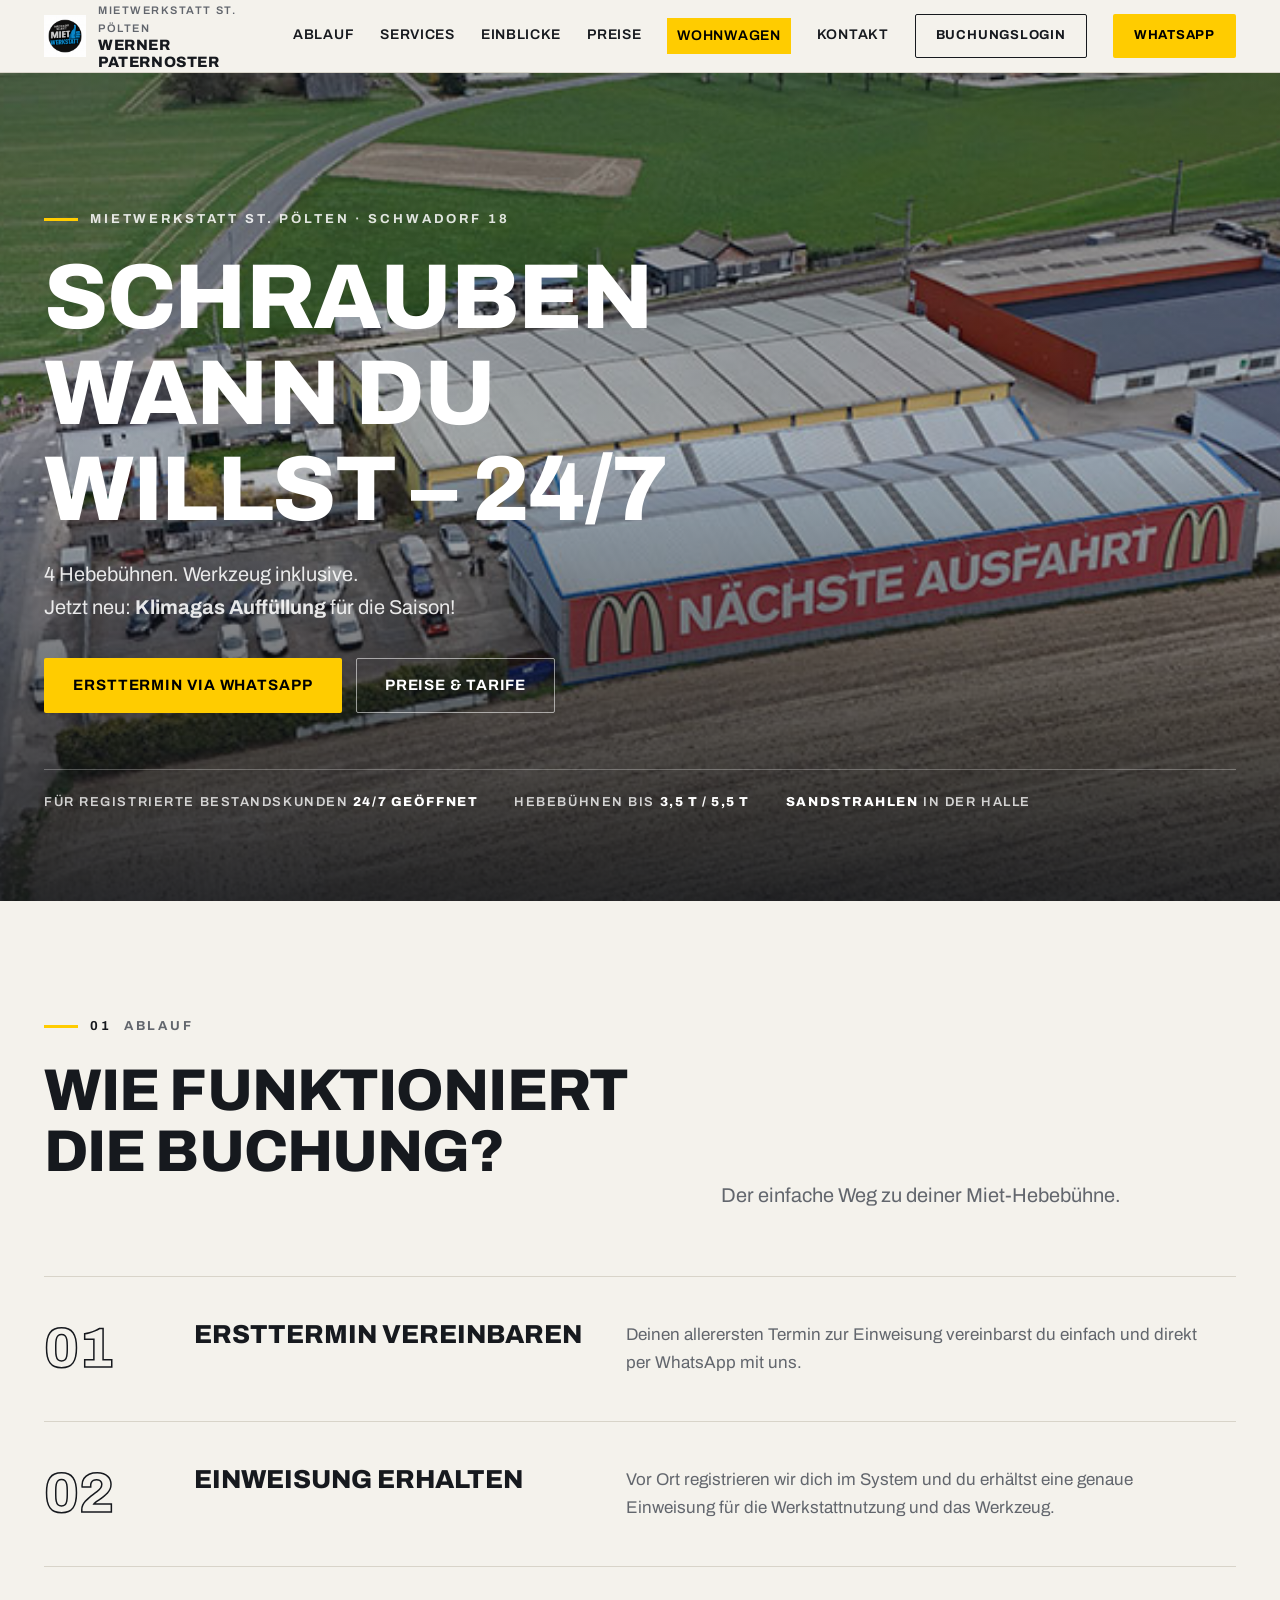
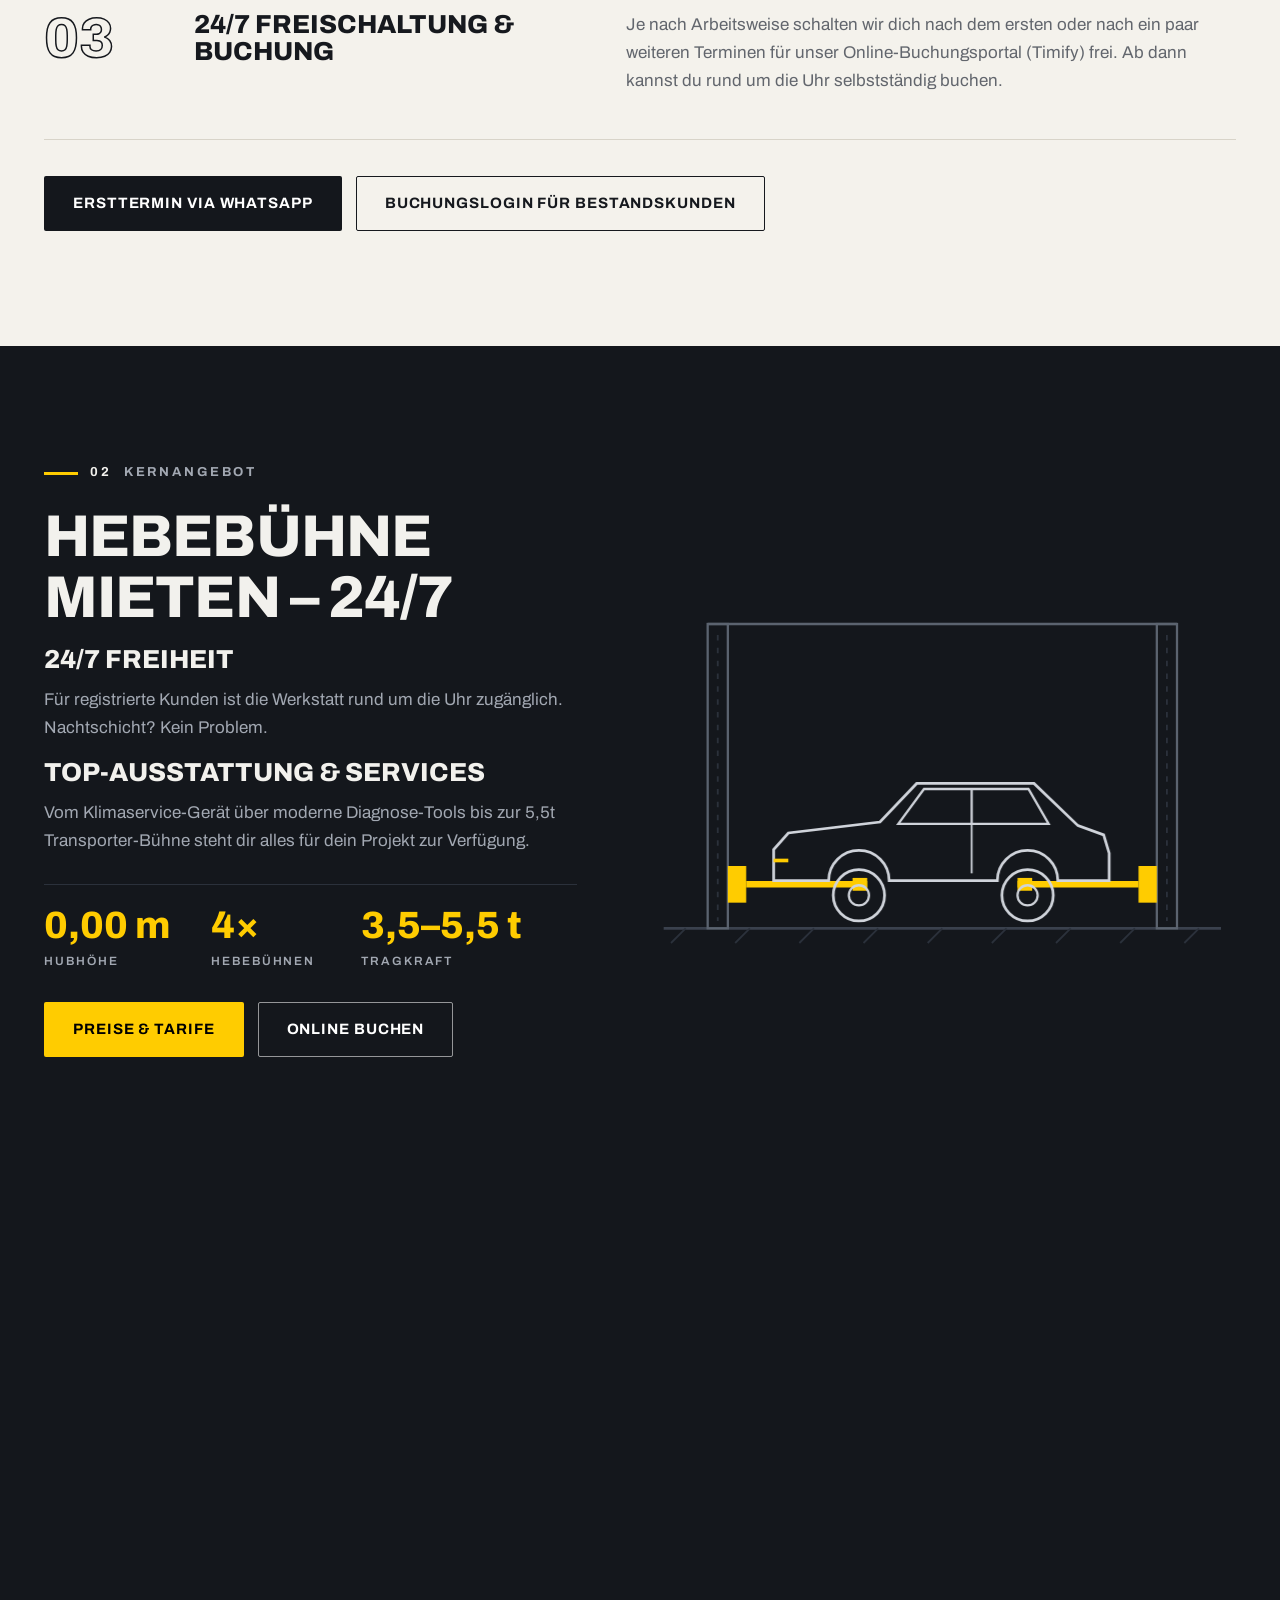
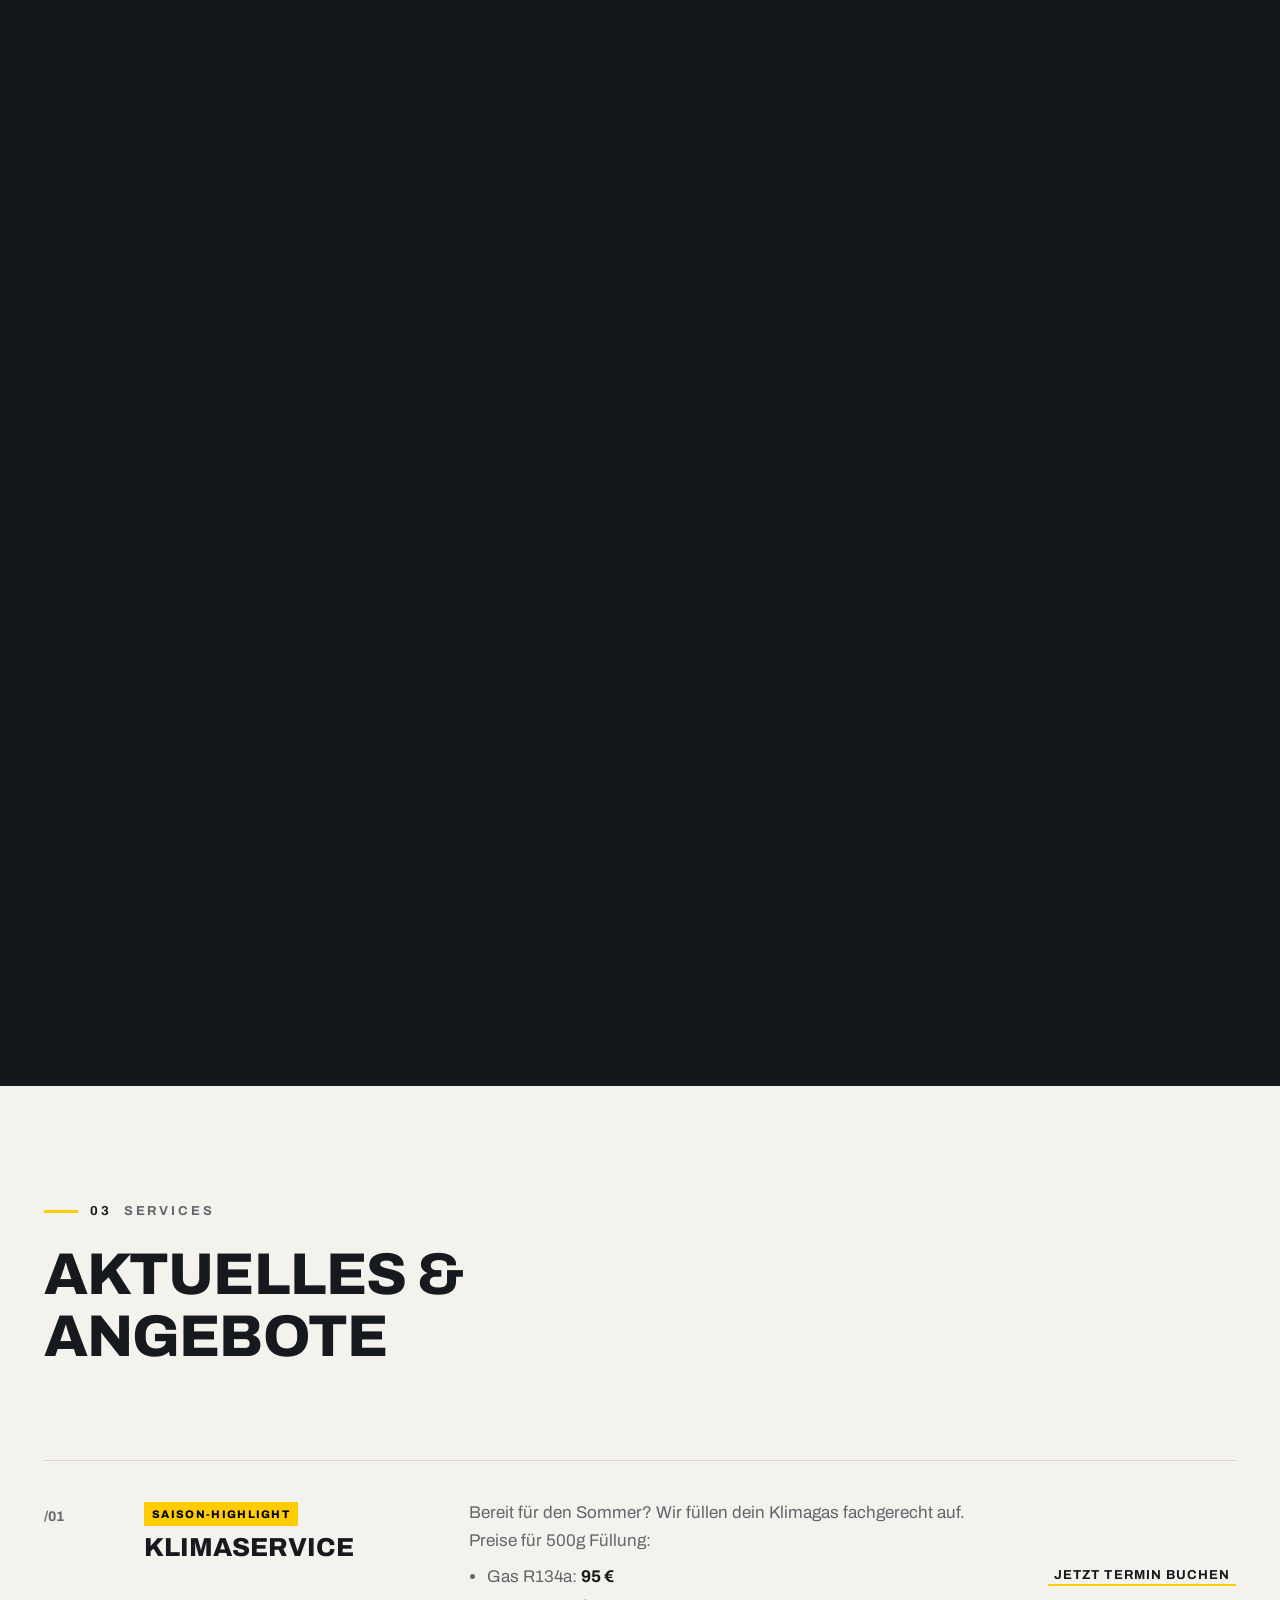
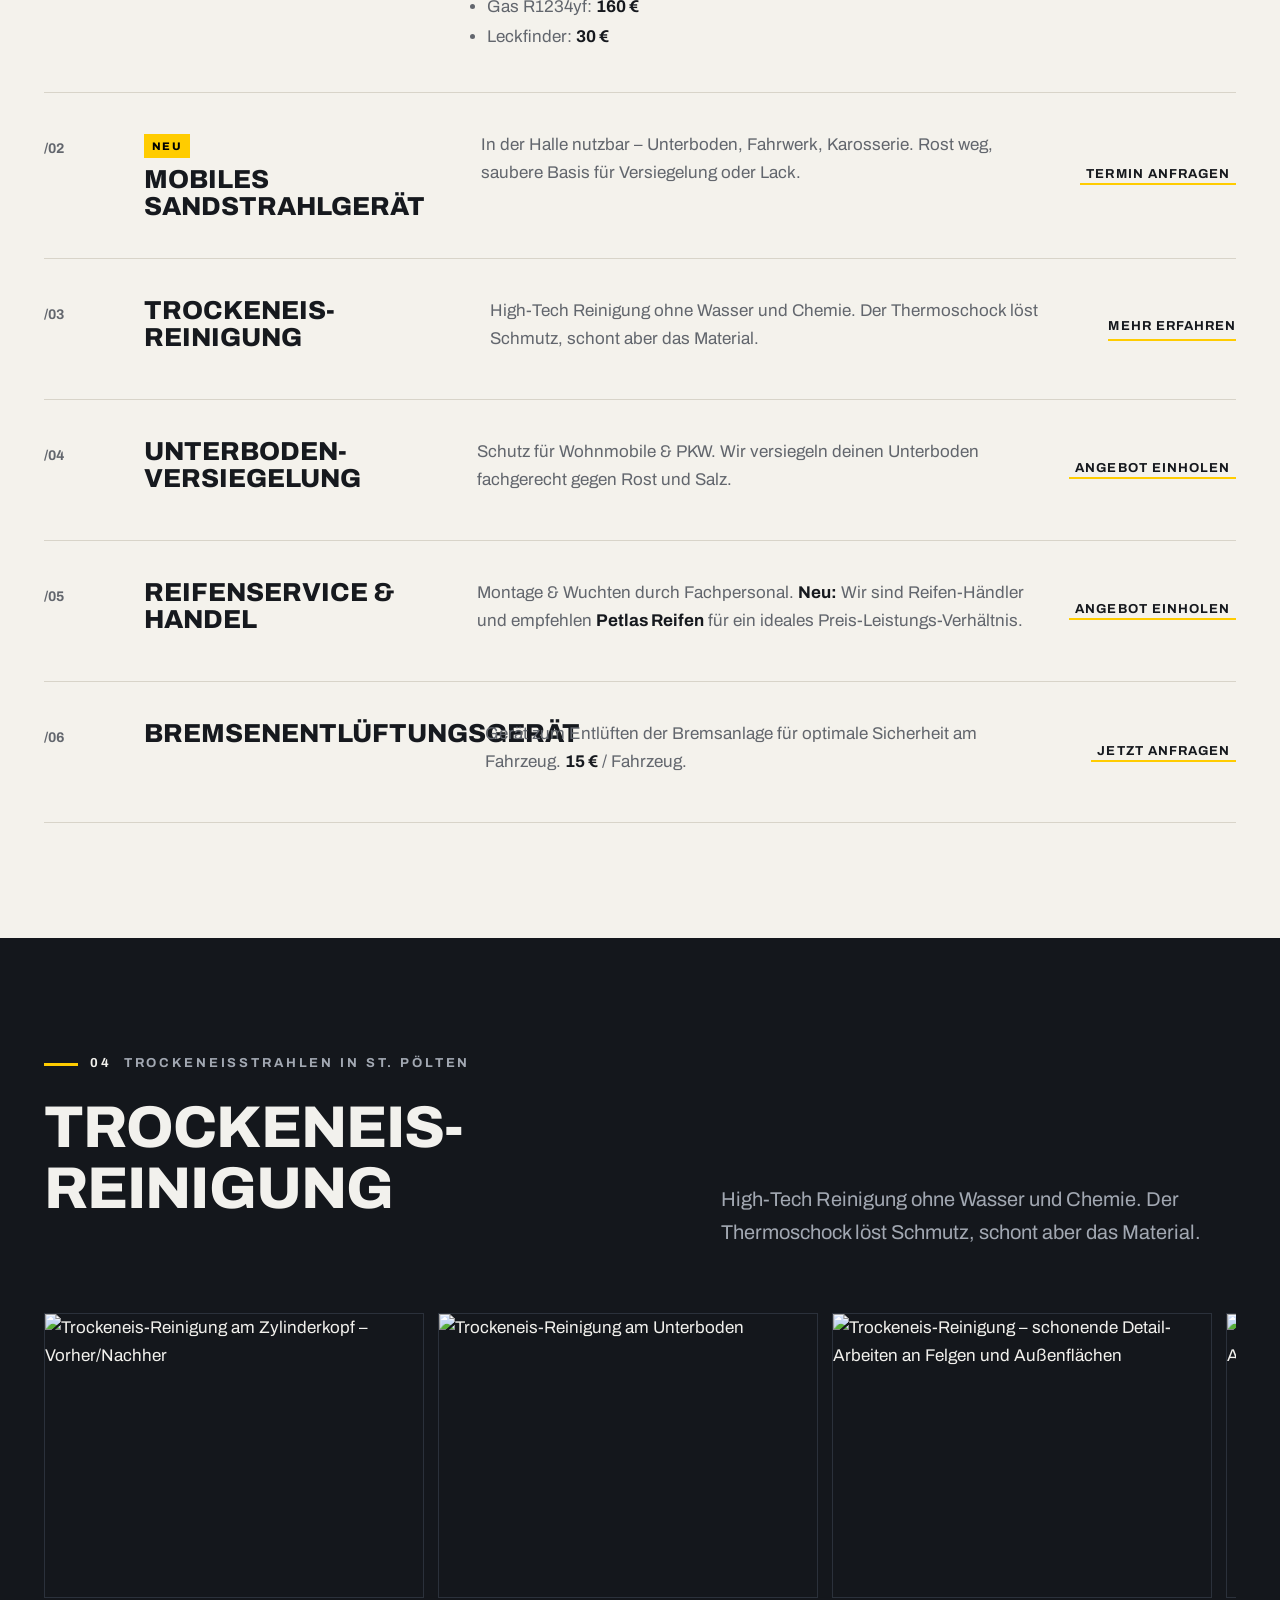
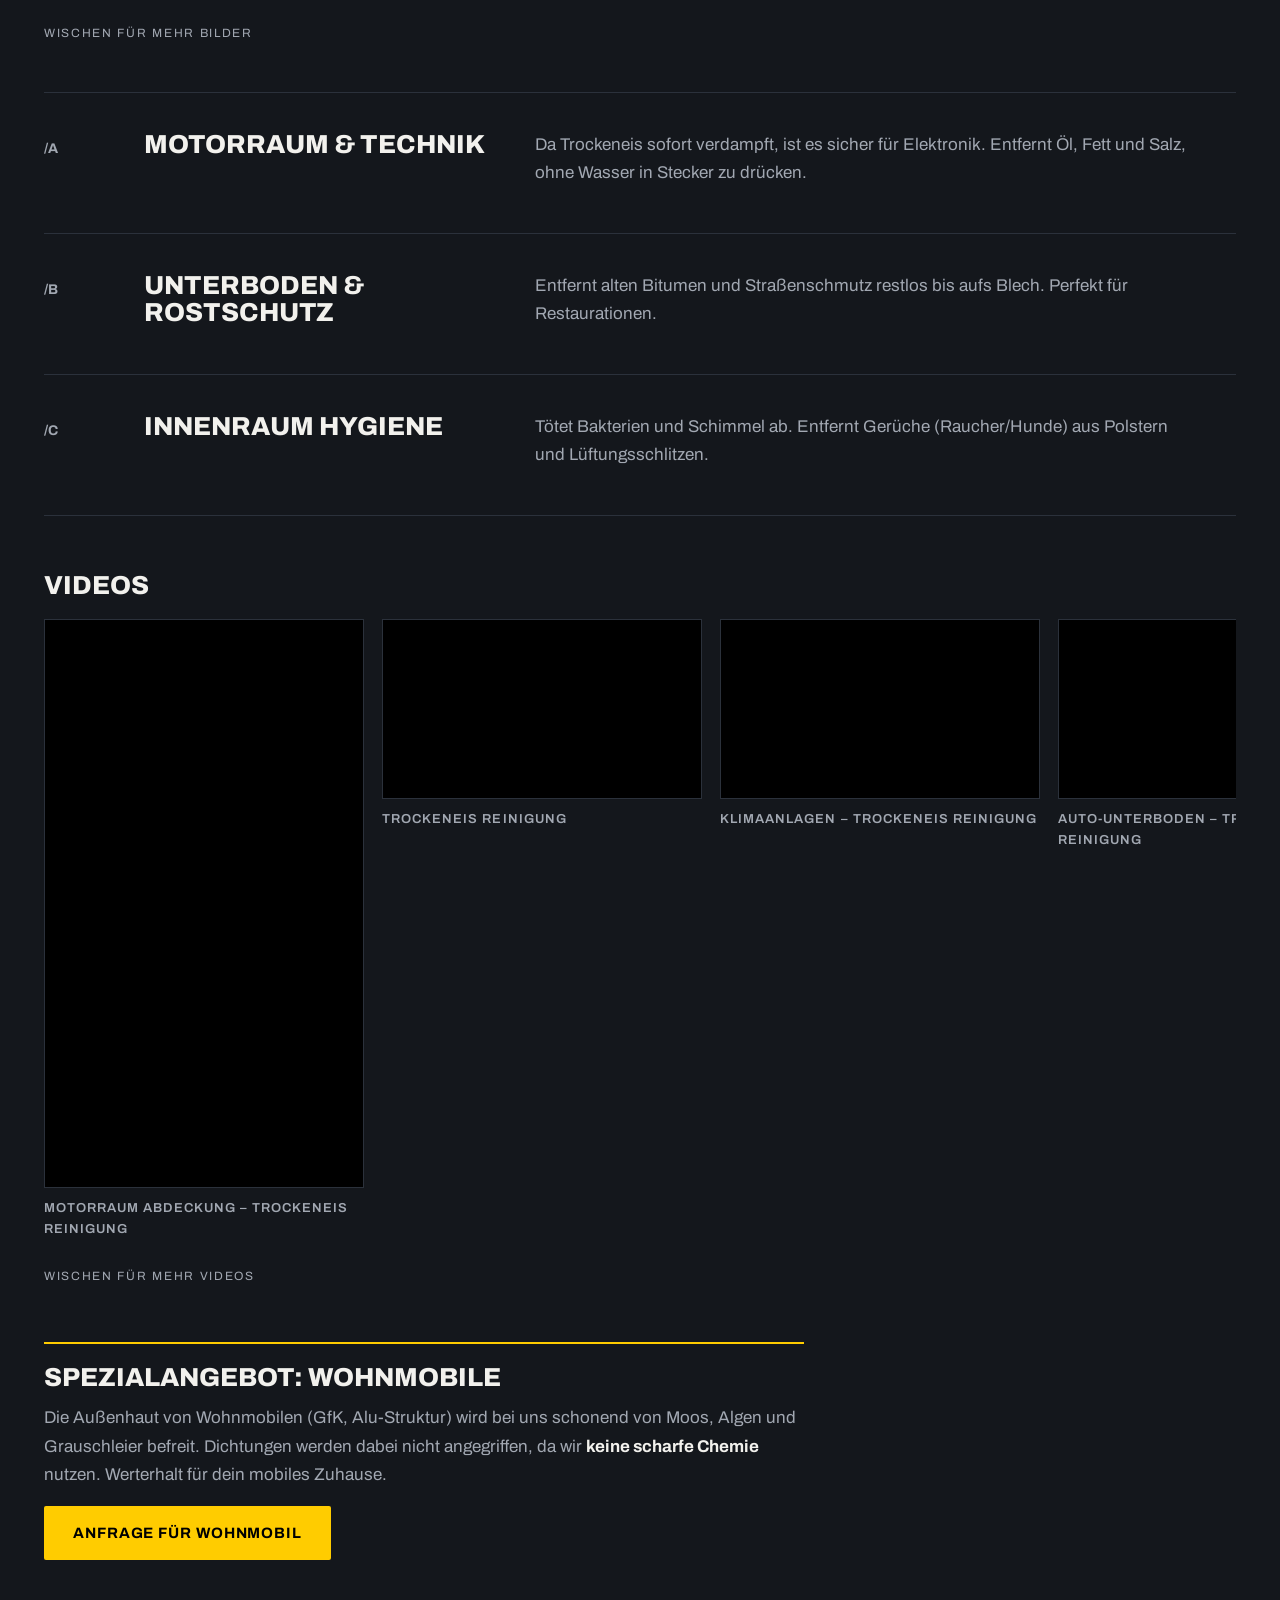
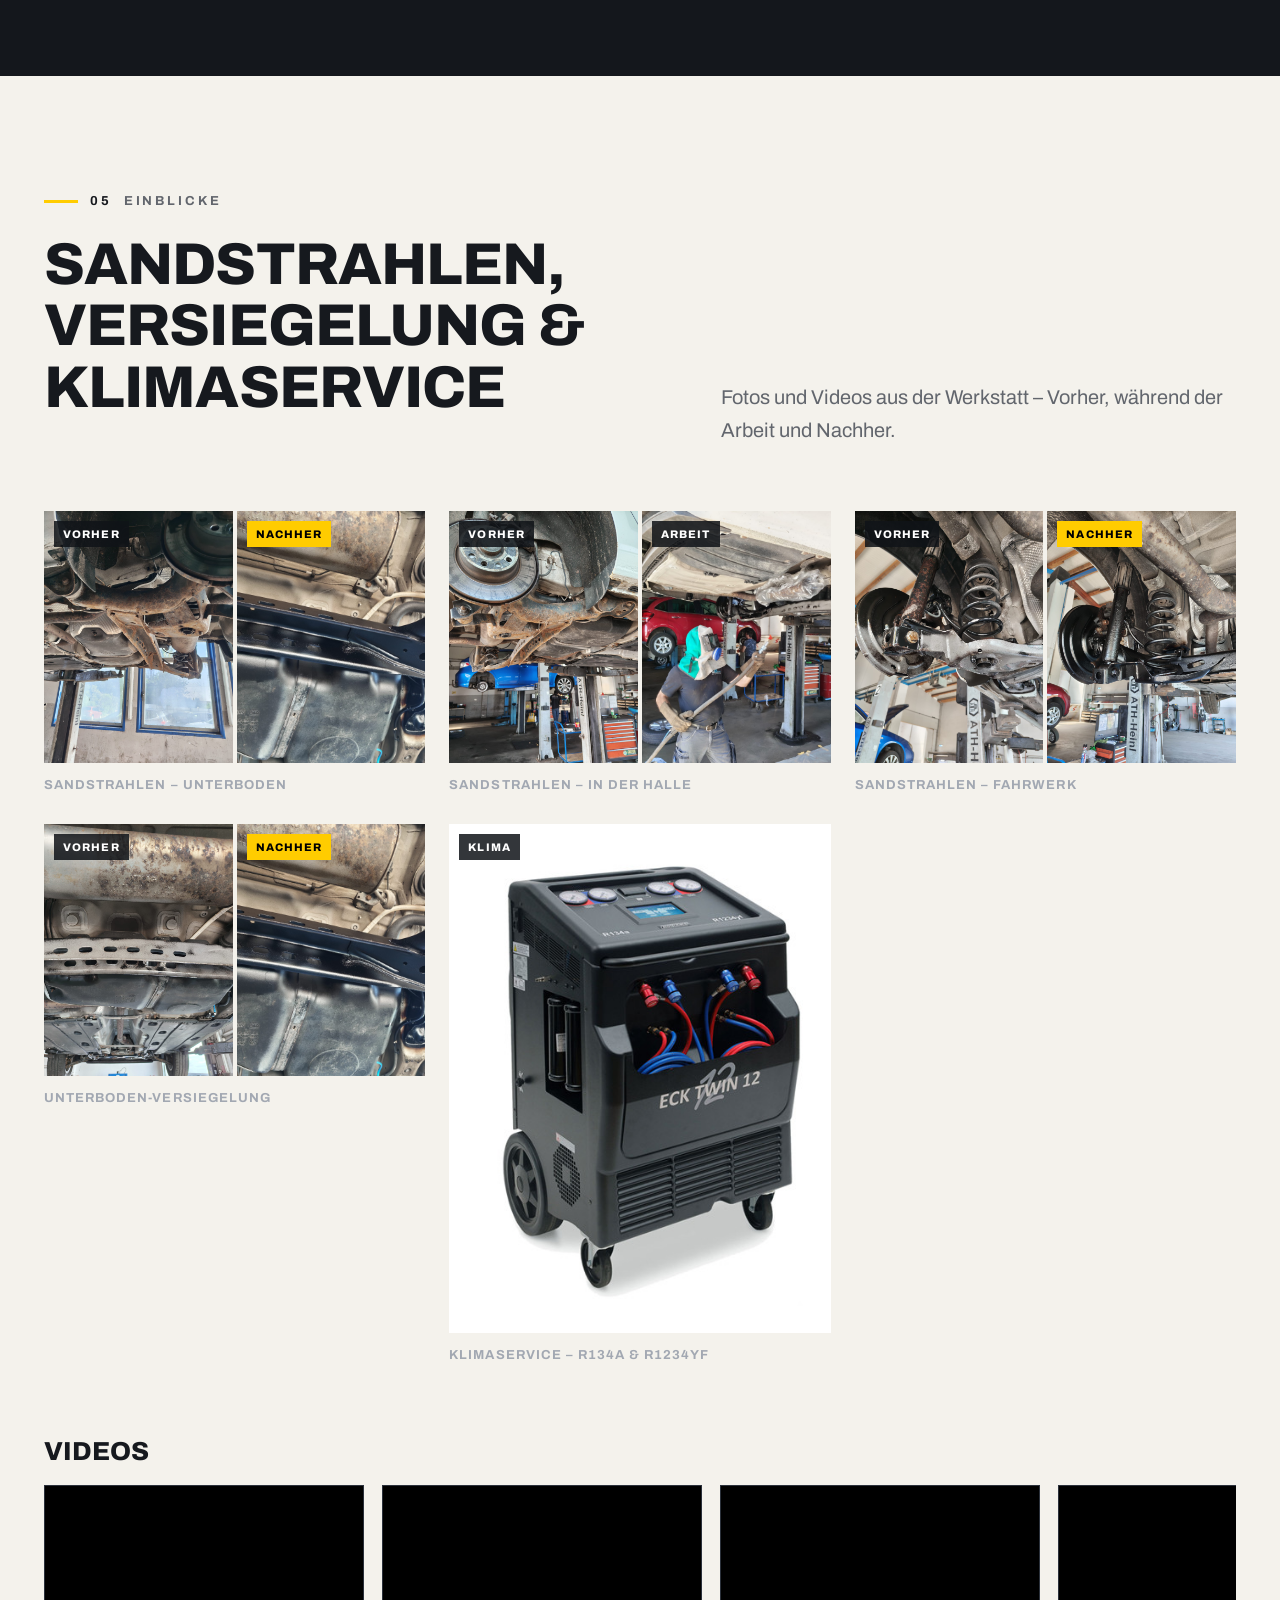
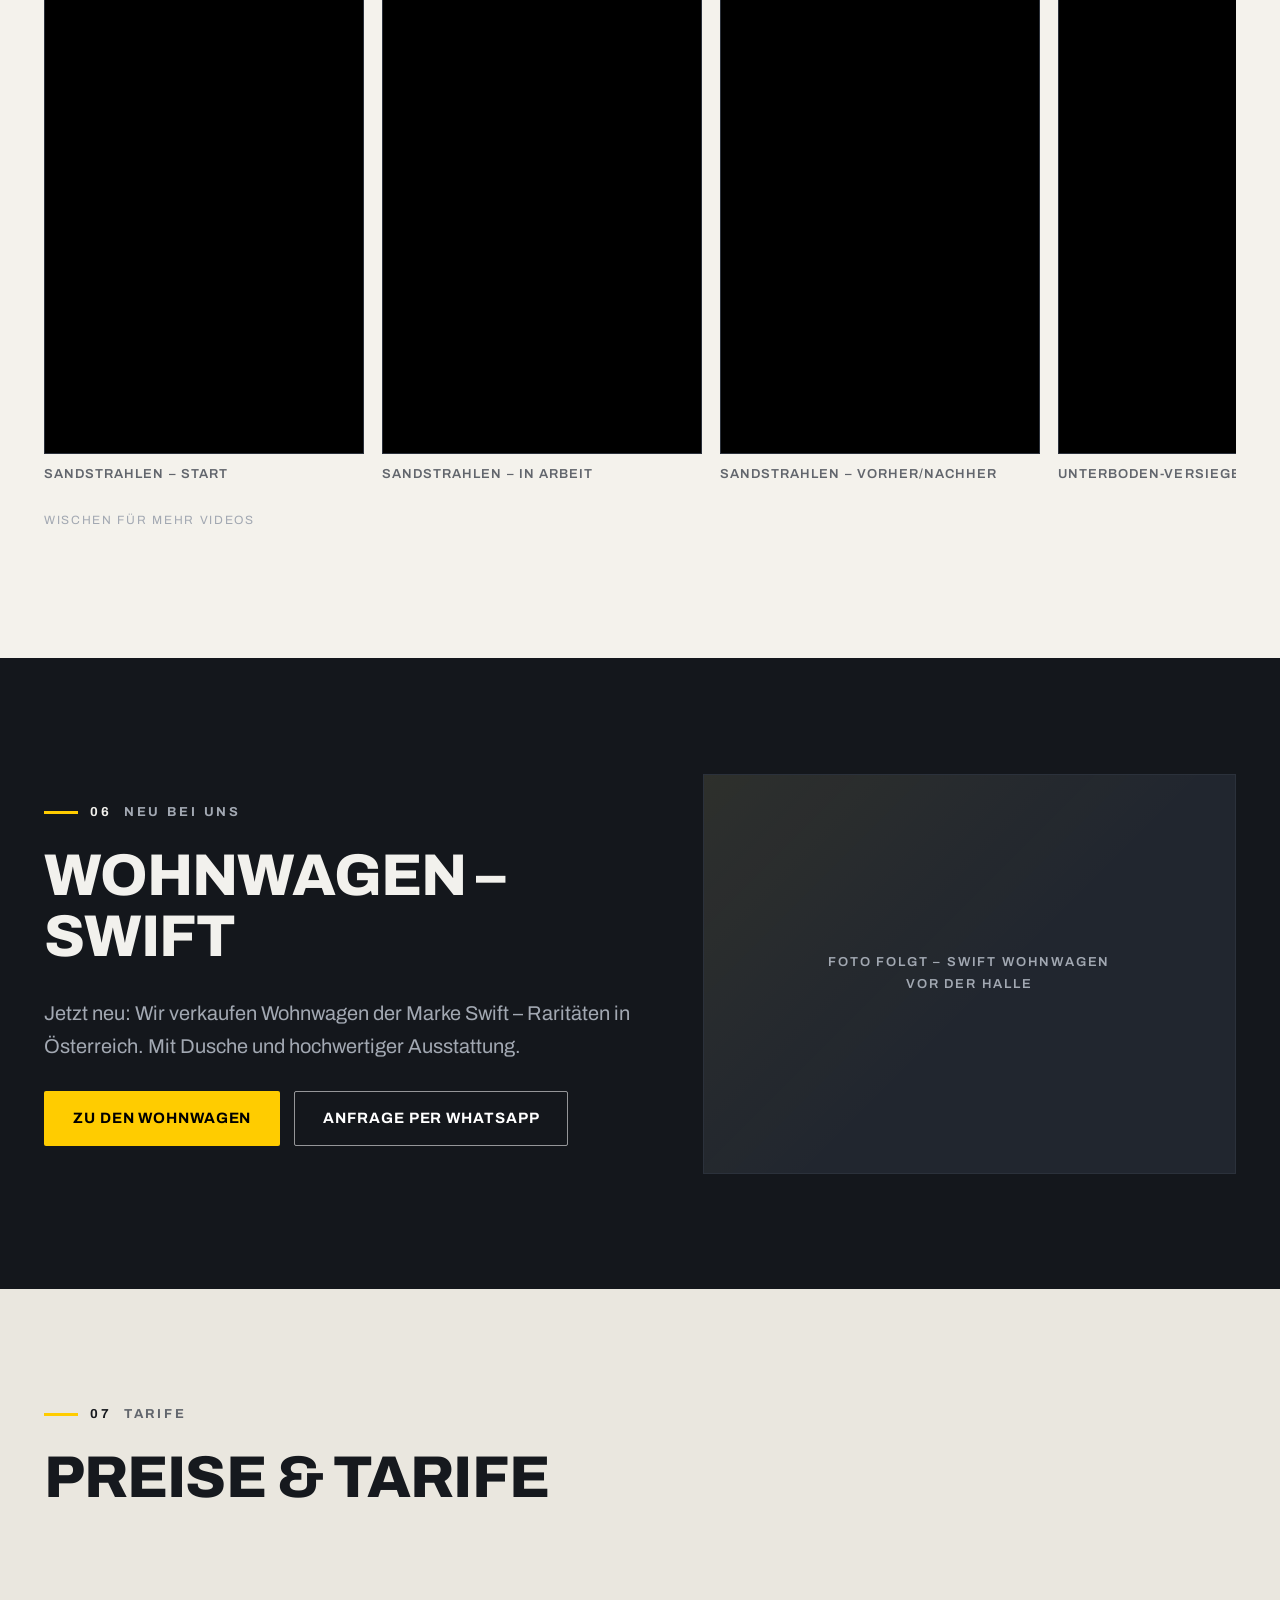
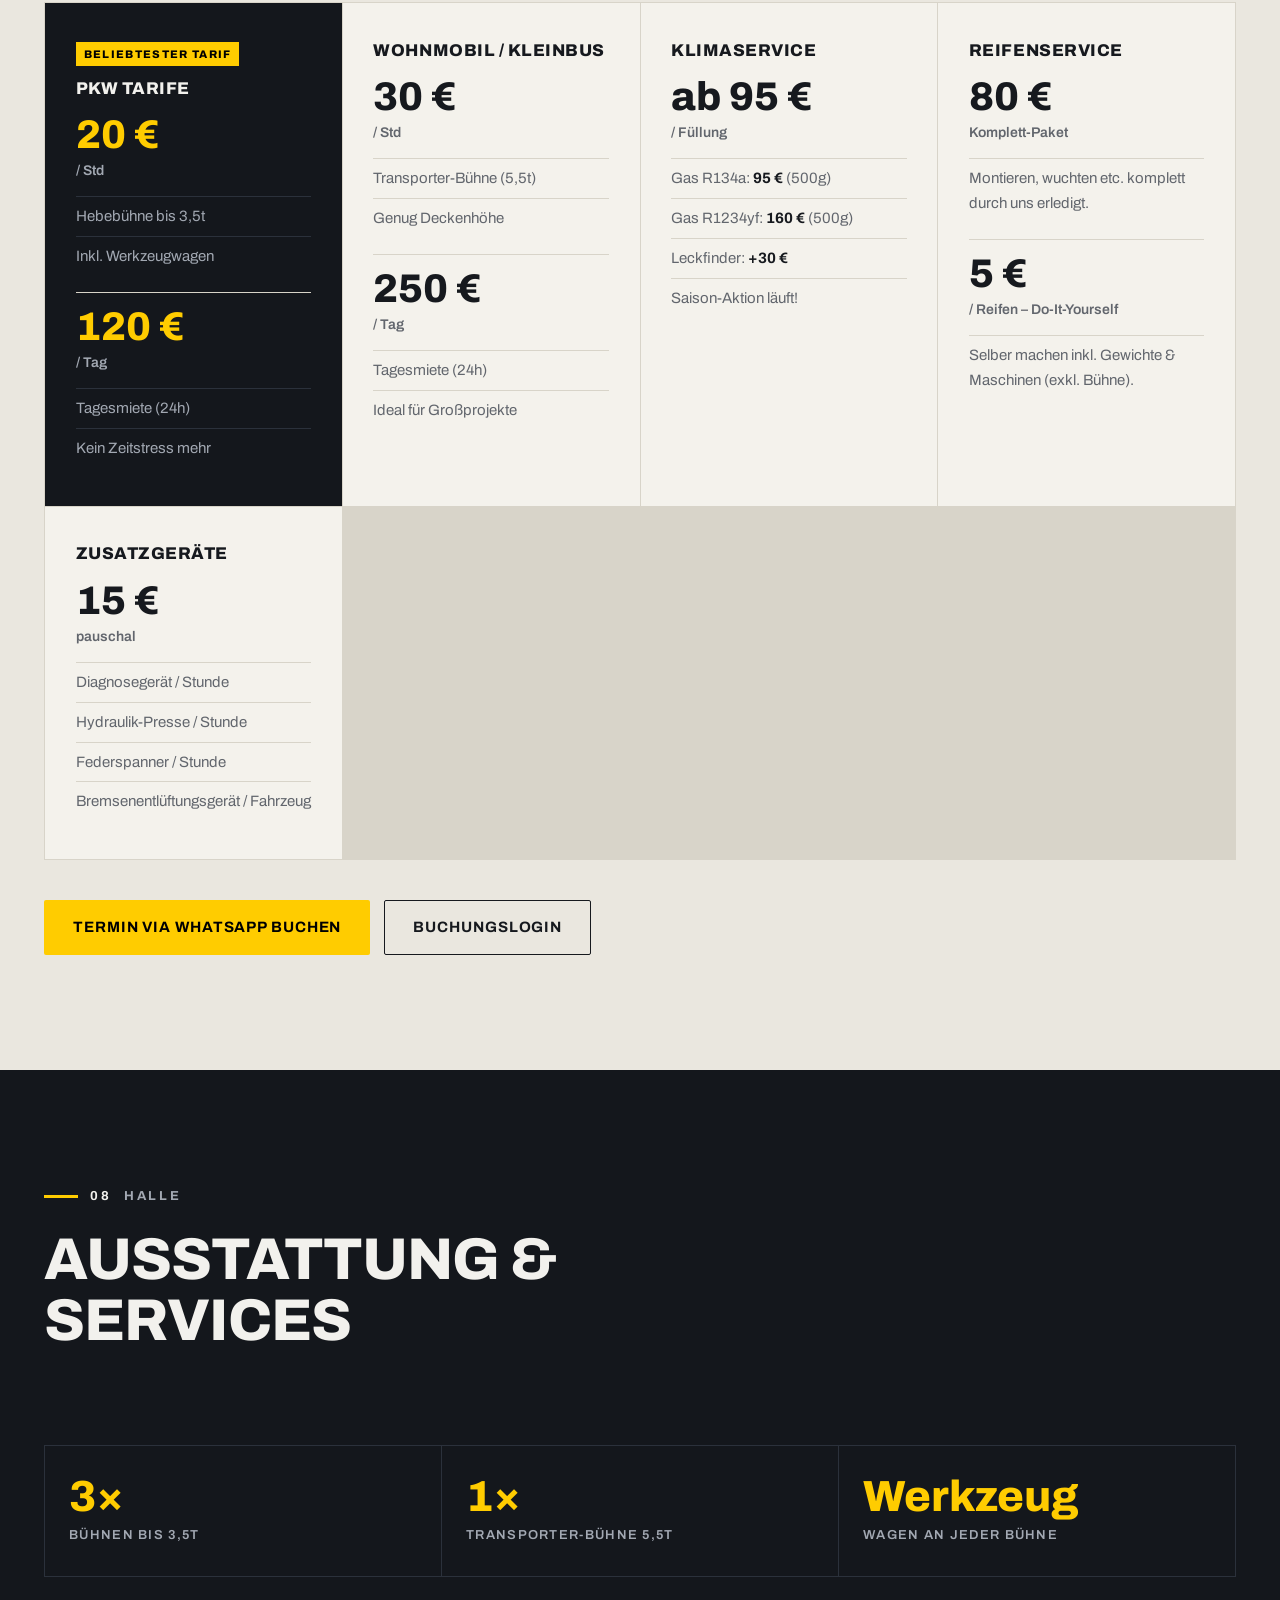
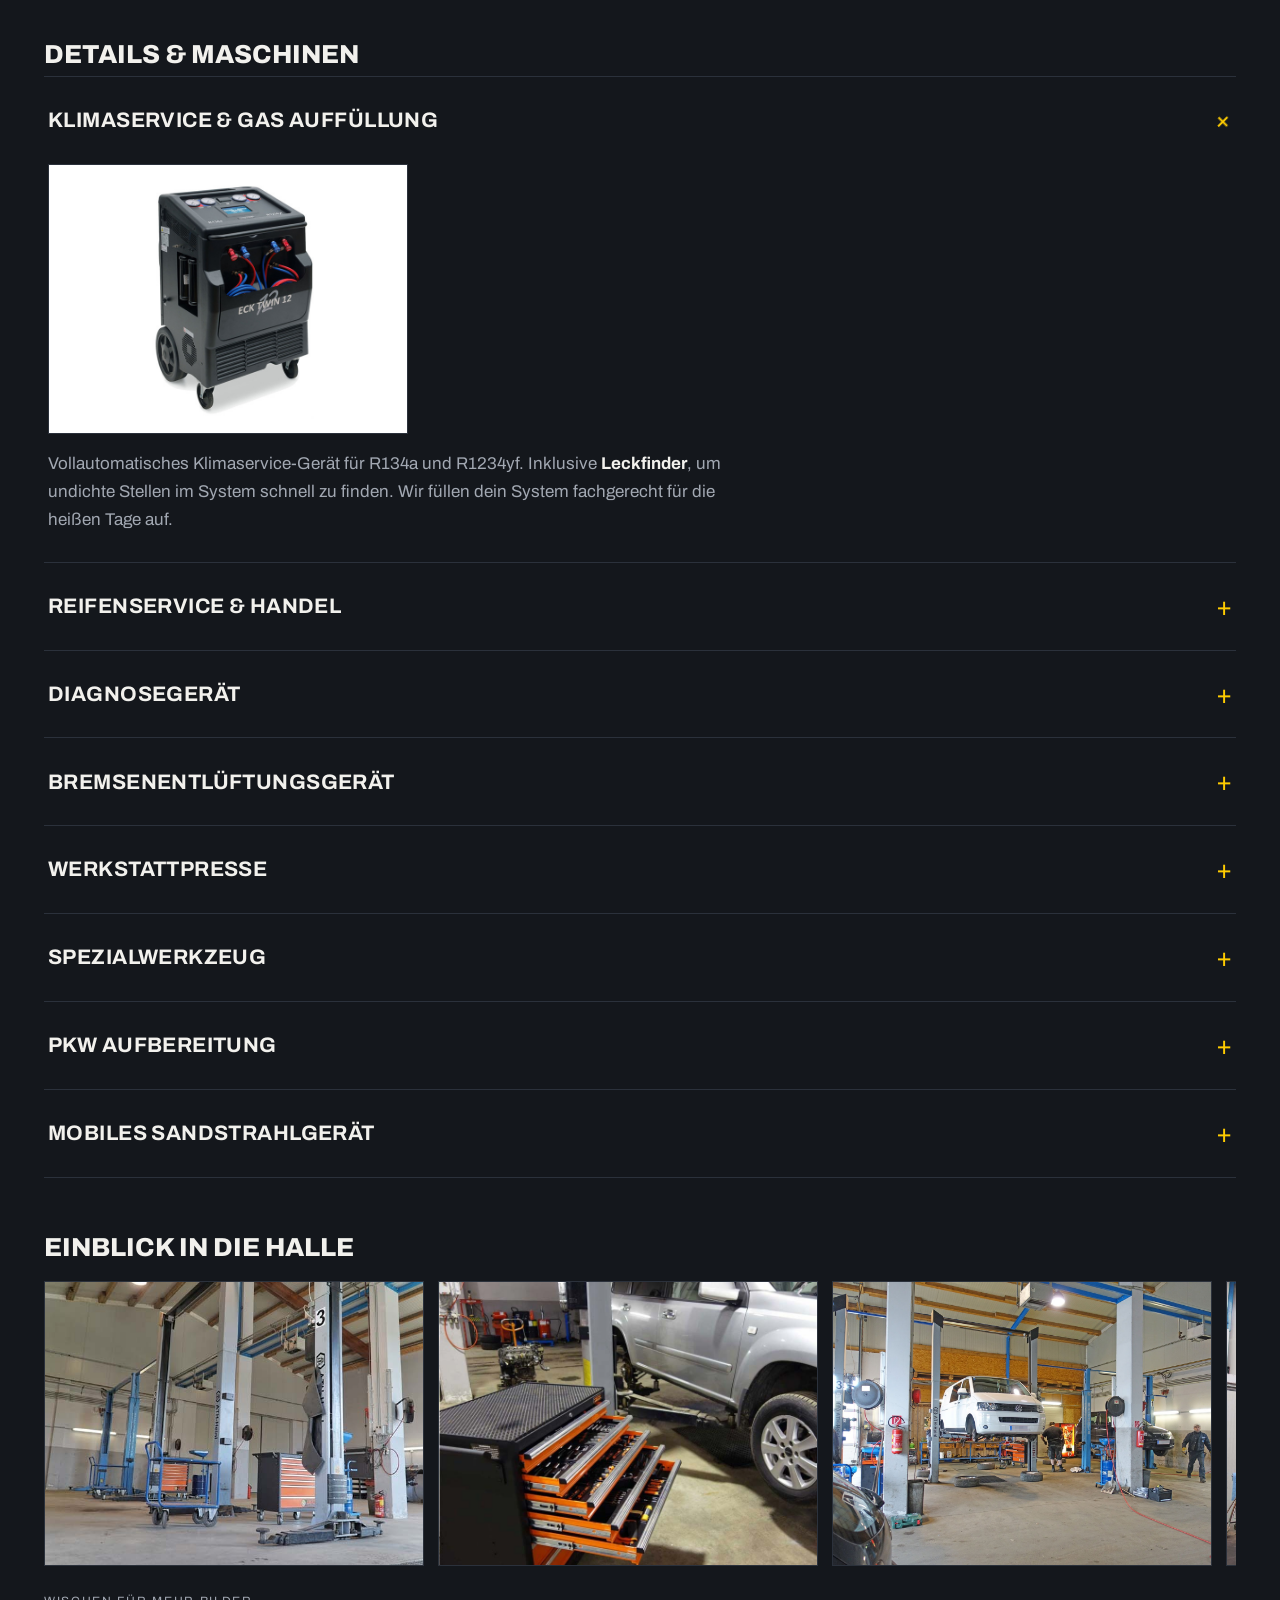
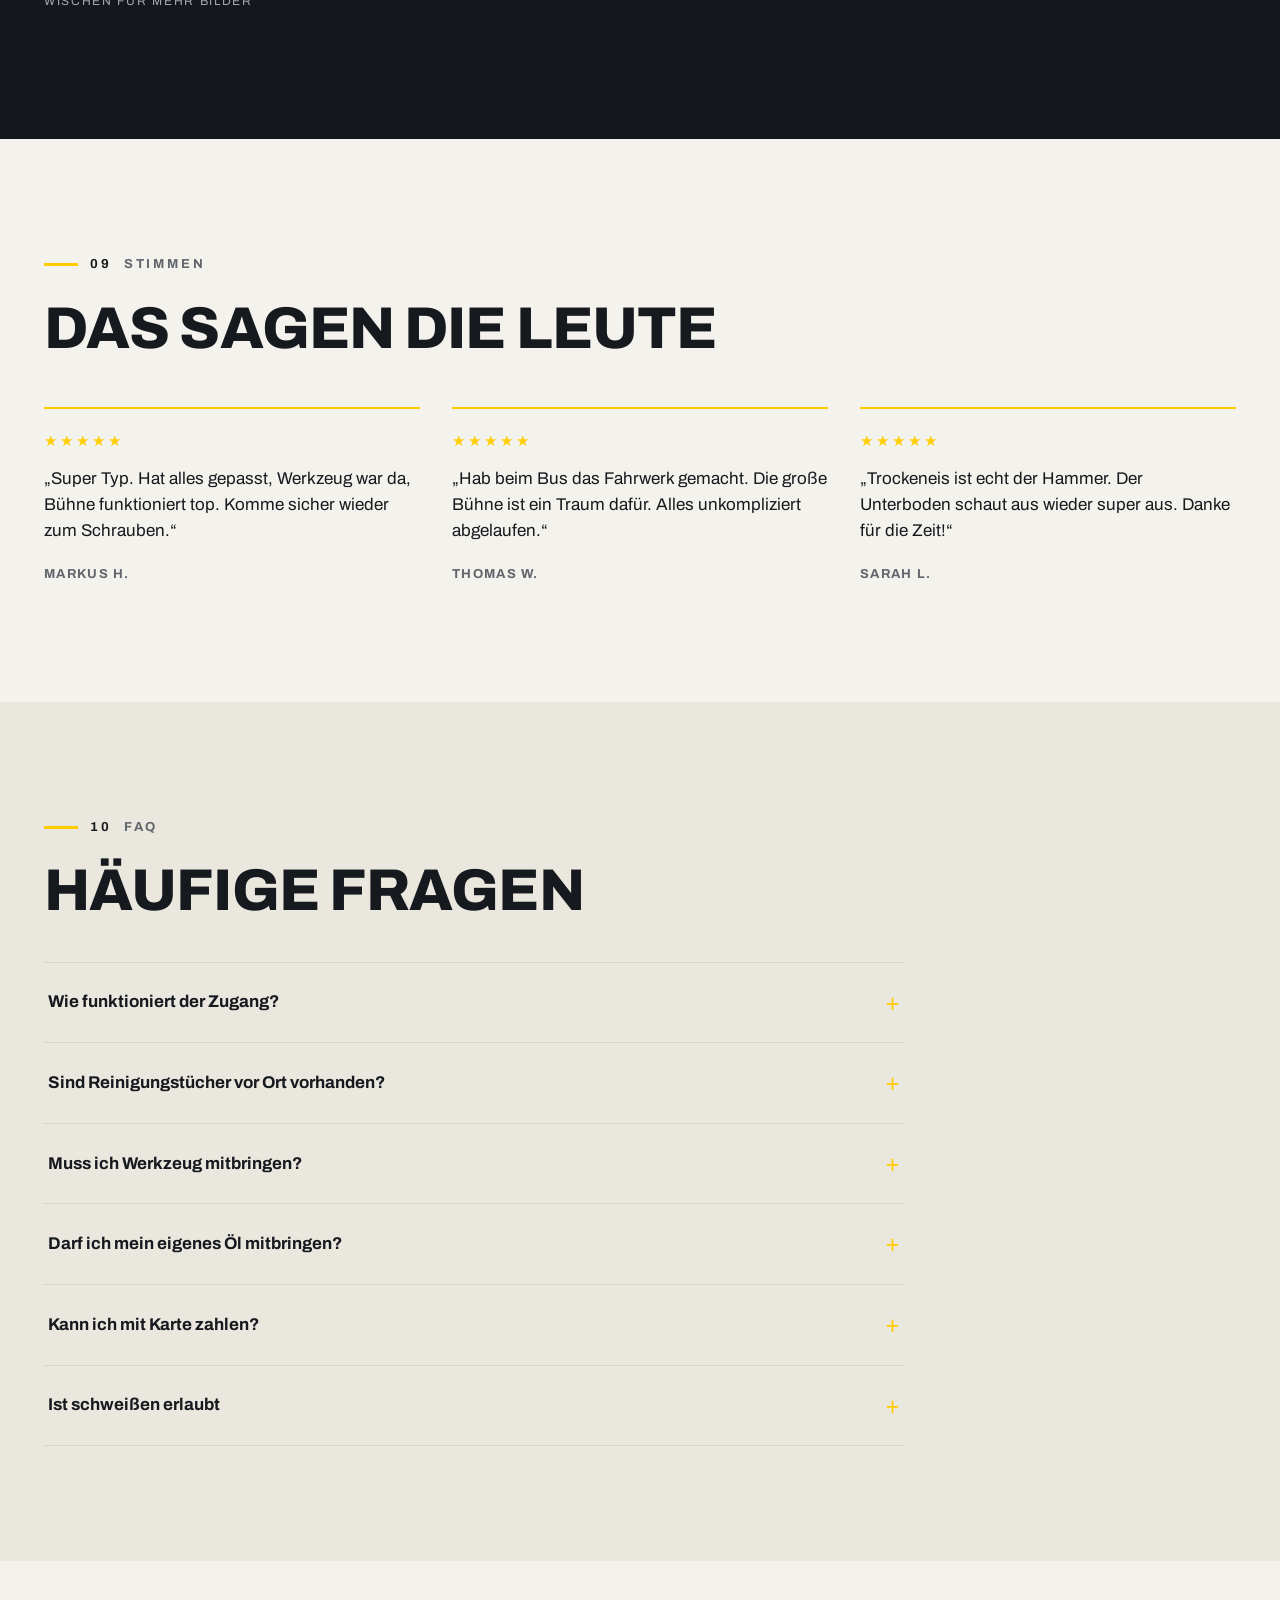
==== neu/index.html @ 9e4710a0 "Redesign in neuem Ordner neu/: Startseite, Wohnwagen/Swift-Seite, GA4, SEO Co-authored-by: Ioannis G" ====
<!doctype html>
<html lang="de">
<head>
  <meta charset="utf-8">
  <meta name="viewport" content="width=device-width, initial-scale=1">
  <title>Mietwerkstatt St. Pölten – Hebebühne mieten 24/7 | Werner Paternoster</title>
  <meta name="description" content="24h Mietwerkstatt in St. Pölten, Schwadorf 18 (Niederösterreich): Hebebühne für PKW und Transporter mieten – rund um die Uhr. Trockeneis-Reinigung, Sandstrahlen, Klimaservice, Reifenservice. Ersttermin einfach per WhatsApp.">
  <meta name="site-version" content="20260817">
  <link rel="canonical" href="https://www.24-stunden-mietwerkstatt.at/">
  <meta property="og:type" content="website">
  <meta property="og:title" content="Mietwerkstatt St. Pölten – Hebebühne mieten 24/7 | Werner Paternoster">
  <meta property="og:description" content="Schrauben wann du willst – 24/7. 4 Hebebühnen, Werkzeug inklusive. Trockeneis, Sandstrahlen, Klimaservice in St. Pölten.">
  <meta property="og:url" content="https://www.24-stunden-mietwerkstatt.at/">
  <meta property="og:image" content="https://www.24-stunden-mietwerkstatt.at/images/hero-aerial.jpg">
  <meta property="og:locale" content="de_AT">
  <link rel="icon" href="../images/logo.png">
  <link rel="preload" as="image" href="../images/hero-aerial.jpg">
  <link rel="preconnect" href="https://fonts.googleapis.com">
  <link rel="preconnect" href="https://fonts.gstatic.com" crossorigin>
  <link href="https://fonts.googleapis.com/css2?family=Archivo:wght@400;500;600;700;800&display=swap" rel="stylesheet">
  <link rel="stylesheet" href="assets/style.css?v=20260817">
  <script type="application/ld+json">
  {
    "@context": "https://schema.org",
    "@type": "AutoRepair",
    "name": "24h Mietwerkstatt St. Pölten – Werner Paternoster",
    "alternateName": "Mietwerkstatt Werner Paternoster",
    "url": "https://www.24-stunden-mietwerkstatt.at/",
    "image": "https://www.24-stunden-mietwerkstatt.at/images/hero-aerial.jpg",
    "telephone": "+436645171370",
    "address": {
      "@type": "PostalAddress",
      "streetAddress": "Schwadorf 18",
      "postalCode": "3100",
      "addressLocality": "St. Pölten",
      "addressRegion": "Niederösterreich",
      "addressCountry": "AT"
    },
    "areaServed": ["St. Pölten", "Niederösterreich"],
    "founder": { "@type": "Person", "name": "Werner Paternoster" },
    "openingHoursSpecification": {
      "@type": "OpeningHoursSpecification",
      "dayOfWeek": ["Monday","Tuesday","Wednesday","Thursday","Friday","Saturday","Sunday"],
      "opens": "00:00",
      "closes": "23:59",
      "description": "24/7 für registrierte Bestandskunden, Termine nach Vereinbarung"
    },
    "sameAs": [
      "https://www.instagram.com/24hmietwerkstatt/",
      "https://www.facebook.com/24hMietwerkstatt"
    ]
  }
  </script>
</head>
<body>

  <header class="site-header">
    <div class="container header-inner">
      <a href="#start" class="brand" aria-label="Zur Startseite">
        <img src="../images/logo.png" width="42" height="42" alt="Logo 24h Mietwerkstatt St. Pölten">
        <span>
          <span class="brand-sub">Mietwerkstatt St. Pölten</span>
          <span class="brand-name">Werner Paternoster</span>
        </span>
      </a>
      <nav class="nav" id="mainNavigation" aria-label="Hauptnavigation">
        <a href="#ablauf">Ablauf</a>
        <a href="#angebote">Services</a>
        <a href="#einblicke">Einblicke</a>
        <a href="#preise">Preise</a>
        <a href="wohnwagen/" class="nav-new" data-ga-nav="wohnwagen">Wohnwagen</a>
        <a href="#kontakt">Kontakt</a>
        <button class="btn btn-outline-dark" onclick="openModal('loginModal')" data-ga-cta="buchungslogin" data-ga-location="header">Buchungslogin</button>
        <button class="btn btn-primary" onclick="openModal('whatsappModal')" data-ga-cta="whatsapp" data-ga-location="header">WhatsApp</button>
      </nav>
      <button id="navToggle" class="nav-toggle" aria-label="Menü öffnen" aria-expanded="false" aria-controls="mainNavigation">
        <span></span><span></span><span></span>
      </button>
    </div>
  </header>

  <main id="start">

    <!-- ======================= HERO ======================= -->
    <section class="hero" aria-label="Intro">
      <div class="hero-bg" role="img" aria-label="Luftaufnahme der Mietwerkstatt in St. Pölten"></div>
      <div class="container hero-inner">
        <p class="hero-topline">Mietwerkstatt St. Pölten · Schwadorf 18</p>
        <h1>Schrauben wann du willst – 24/7</h1>
        <p class="lead">4 Hebebühnen. Werkzeug inklusive.<br>Jetzt neu: <strong>Klimagas Auffüllung</strong> für die Saison!</p>
        <div class="hero-actions">
          <button class="btn btn-primary" onclick="openModal('whatsappModal')" data-ga-cta="whatsapp" data-ga-location="hero">Ersttermin via WhatsApp</button>
          <a class="btn btn-outline-light" href="#preise" data-ga-cta="preise" data-ga-location="hero">Preise &amp; Tarife</a>
        </div>
        <div class="hero-meta">
          <span>Für registrierte Bestandskunden <strong>24/7 geöffnet</strong></span>
          <span>Hebebühnen bis <strong>3,5&nbsp;t / 5,5&nbsp;t</strong></span>
          <span><strong>Sandstrahlen</strong> in der Halle</span>
        </div>
      </div>
    </section>

    <!-- ======================= ABLAUF ======================= -->
    <section id="ablauf" class="section" data-ga-section="ablauf">
      <div class="container">
        <div class="section-head">
          <div>
            <p class="eyebrow"><span class="idx">01</span> Ablauf</p>
            <h2>Wie funktioniert die Buchung?</h2>
          </div>
          <p class="lead">Der einfache Weg zu deiner Miet-Hebebühne.</p>
        </div>

        <div class="steps">
          <div class="step reveal">
            <div class="step-num" aria-hidden="true">01</div>
            <h3>Ersttermin vereinbaren</h3>
            <p>Deinen allerersten Termin zur Einweisung vereinbarst du einfach und direkt per WhatsApp mit uns.</p>
          </div>
          <div class="step reveal">
            <div class="step-num" aria-hidden="true">02</div>
            <h3>Einweisung erhalten</h3>
            <p>Vor Ort registrieren wir dich im System und du erhältst eine genaue Einweisung für die Werkstattnutzung und das Werkzeug.</p>
          </div>
          <div class="step reveal">
            <div class="step-num" aria-hidden="true">03</div>
            <h3>24/7 Freischaltung &amp; Buchung</h3>
            <p>Je nach Arbeitsweise schalten wir dich nach dem ersten oder nach ein paar weiteren Terminen für unser Online-Buchungsportal (Timify) frei. Ab dann kannst du rund um die Uhr selbstständig buchen.</p>
          </div>
        </div>

        <div class="steps-cta">
          <button class="btn btn-dark" onclick="openModal('whatsappModal')" data-ga-cta="whatsapp" data-ga-location="ablauf">Ersttermin via WhatsApp</button>
          <button class="btn btn-outline-dark" onclick="openModal('loginModal')" data-ga-cta="buchungslogin" data-ga-location="ablauf">Buchungslogin für Bestandskunden</button>
        </div>
      </div>
    </section>

    <!-- ======================= HEBEBÜHNE 24/7 (Scroll-Animation) ======================= -->
    <section id="hebebuehne" class="section--dark" data-ga-section="hebebuehne" aria-label="Hebebühne mieten – 24/7">
      <div class="lift-stage-wrap" id="liftStageWrap">
        <div class="lift-stage">
          <div class="container">
            <div class="lift-grid">
              <div class="lift-copy">
                <p class="eyebrow"><span class="idx">02</span> Kernangebot</p>
                <h2>Hebebühne mieten – 24/7</h2>
                <h3>24/7 Freiheit</h3>
                <p>Für registrierte Kunden ist die Werkstatt rund um die Uhr zugänglich. Nachtschicht? Kein Problem.</p>
                <h3>Top-Ausstattung &amp; Services</h3>
                <p>Vom Klimaservice-Gerät über moderne Diagnose-Tools bis zur 5,5t Transporter-Bühne steht dir alles für dein Projekt zur Verfügung.</p>
                <div class="lift-readout" aria-hidden="true">
                  <div>
                    <span class="val" id="liftHeightValue">0,00 m</span>
                    <span class="lbl">Hubhöhe</span>
                  </div>
                  <div>
                    <span class="val">4×</span>
                    <span class="lbl">Hebebühnen</span>
                  </div>
                  <div>
                    <span class="val">3,5–5,5 t</span>
                    <span class="lbl">Tragkraft</span>
                  </div>
                </div>
                <div class="lift-actions">
                  <a class="btn btn-primary" href="#preise" data-ga-cta="preise" data-ga-location="hebebuehne">Preise &amp; Tarife</a>
                  <button class="btn btn-outline-light" onclick="openModal('loginModal')" data-ga-cta="buchungslogin" data-ga-location="hebebuehne">Online buchen</button>
                </div>
              </div>

              <!-- Technische Illustration: 2-Säulen-Hebebühne, hebt beim Scrollen -->
              <svg class="lift-svg" viewBox="0 0 640 440" fill="none" role="img" aria-label="Illustration: Fahrzeug wird auf einer Hebebühne angehoben">
                <!-- Boden -->
                <line x1="16" y1="404" x2="624" y2="404" stroke="#3a414d" stroke-width="3"/>
                <g stroke="#2b313b" stroke-width="2">
                  <line x1="40" y1="404" x2="24" y2="420"/>
                  <line x1="110" y1="404" x2="94" y2="420"/>
                  <line x1="180" y1="404" x2="164" y2="420"/>
                  <line x1="250" y1="404" x2="234" y2="420"/>
                  <line x1="320" y1="404" x2="304" y2="420"/>
                  <line x1="390" y1="404" x2="374" y2="420"/>
                  <line x1="460" y1="404" x2="444" y2="420"/>
                  <line x1="530" y1="404" x2="514" y2="420"/>
                  <line x1="600" y1="404" x2="584" y2="420"/>
                </g>

                <!-- Säulen -->
                <rect x="64" y="72" width="22" height="332" stroke="#5b636f" stroke-width="2.5"/>
                <rect x="554" y="72" width="22" height="332" stroke="#5b636f" stroke-width="2.5"/>
                <line x1="64" y1="72" x2="576" y2="72" stroke="#5b636f" stroke-width="2.5"/>
                <!-- Führungsschlitze -->
                <line x1="75" y1="84" x2="75" y2="396" stroke="#2b313b" stroke-width="2" stroke-dasharray="6 8"/>
                <line x1="565" y1="84" x2="565" y2="396" stroke="#2b313b" stroke-width="2" stroke-dasharray="6 8"/>

                <!-- Tragarme (bewegen sich mit) -->
                <g id="liftArmL" style="will-change: transform;">
                  <rect x="86" y="336" width="20" height="40" fill="#ffcc00"/>
                  <line x1="106" y1="356" x2="238" y2="356" stroke="#ffcc00" stroke-width="7"/>
                  <line x1="222" y1="356" x2="238" y2="356" stroke="#ffcc00" stroke-width="14"/>
                </g>
                <g id="liftArmR" style="will-change: transform;">
                  <rect x="534" y="336" width="20" height="40" fill="#ffcc00"/>
                  <line x1="402" y1="356" x2="534" y2="356" stroke="#ffcc00" stroke-width="7"/>
                  <line x1="402" y1="356" x2="418" y2="356" stroke="#ffcc00" stroke-width="14"/>
                </g>

                <!-- Fahrzeug (bewegt sich mit) -->
                <g id="liftCar" stroke="#cfd3da" stroke-width="3" style="will-change: transform;">
                  <path d="M136 352 L136 318 L152 300 L252 288 L292 246 L420 246 L468 292 L496 302 L502 322 L502 352 L446 352 A33 33 0 0 0 380 352 L262 352 A33 33 0 0 0 196 352 L136 352 Z"/>
                  <path d="M300 252 L272 290 L436 290 L414 252 Z" stroke-width="2.5"/>
                  <line x1="352" y1="252" x2="352" y2="290" stroke-width="2.5"/>
                  <line x1="352" y1="290" x2="352" y2="344" stroke-width="2"/>
                  <circle cx="229" cy="368" r="28"/>
                  <circle cx="229" cy="368" r="11" stroke-width="2.5"/>
                  <circle cx="413" cy="368" r="28"/>
                  <circle cx="413" cy="368" r="11" stroke-width="2.5"/>
                  <line x1="136" y1="330" x2="152" y2="330" stroke="#ffcc00" stroke-width="4"/>
                </g>
              </svg>
            </div>
          </div>
        </div>
      </div>
    </section>

    <!-- ======================= SERVICES ======================= -->
    <section id="angebote" class="section" data-ga-section="angebote">
      <div class="container">
        <div class="section-head">
          <div>
            <p class="eyebrow"><span class="idx">03</span> Services</p>
            <h2>Aktuelles &amp; Angebote</h2>
          </div>
        </div>

        <div class="service-rows">
          <div class="service-row reveal">
            <span class="sr-num" aria-hidden="true">/01</span>
            <div>
              <span class="service-tag">Saison-Highlight</span>
              <h3>Klimaservice</h3>
            </div>
            <div class="sr-body">
              <p>Bereit für den Sommer? Wir füllen dein Klimagas fachgerecht auf. Preise für 500g Füllung:</p>
              <ul>
                <li>Gas R134a: <strong>95 €</strong></li>
                <li>Gas R1234yf: <strong>160 €</strong></li>
                <li>Leckfinder: <strong>30 €</strong></li>
              </ul>
            </div>
            <button class="sr-link" onclick="openModal('whatsappModal')" data-ga-cta="whatsapp" data-ga-location="service_klima">Jetzt Termin buchen</button>
          </div>

          <div class="service-row reveal">
            <span class="sr-num" aria-hidden="true">/02</span>
            <div>
              <span class="service-tag">Neu</span>
              <h3>Mobiles Sandstrahlgerät</h3>
            </div>
            <div class="sr-body">
              <p>In der Halle nutzbar – Unterboden, Fahrwerk, Karosserie. Rost weg, saubere Basis für Versiegelung oder Lack.</p>
            </div>
            <button class="sr-link" onclick="openModal('whatsappModal')" data-ga-cta="sandstrahlen" data-ga-location="service_sandstrahlen">Termin anfragen</button>
          </div>

          <div class="service-row reveal">
            <span class="sr-num" aria-hidden="true">/03</span>
            <div>
              <h3>Trockeneis-Reinigung</h3>
            </div>
            <div class="sr-body">
              <p>High-Tech Reinigung ohne Wasser und Chemie. Der Thermoschock löst Schmutz, schont aber das Material.</p>
            </div>
            <a class="sr-link" href="#trockeneis" data-ga-cta="trockeneis_mehr" data-ga-location="service_trockeneis">Mehr erfahren</a>
          </div>

          <div class="service-row reveal">
            <span class="sr-num" aria-hidden="true">/04</span>
            <div>
              <h3>Unterboden-Versiegelung</h3>
            </div>
            <div class="sr-body">
              <p>Schutz für Wohnmobile &amp; PKW. Wir versiegeln deinen Unterboden fachgerecht gegen Rost und Salz.</p>
            </div>
            <button class="sr-link" onclick="openModal('whatsappModal')" data-ga-cta="whatsapp" data-ga-location="service_versiegelung">Angebot einholen</button>
          </div>

          <div class="service-row reveal">
            <span class="sr-num" aria-hidden="true">/05</span>
            <div>
              <h3>Reifenservice &amp; Handel</h3>
            </div>
            <div class="sr-body">
              <p>Montage &amp; Wuchten durch Fachpersonal. <strong>Neu:</strong> Wir sind Reifen-Händler und empfehlen <strong>Petlas Reifen</strong> für ein ideales Preis-Leistungs-Verhältnis.</p>
            </div>
            <button class="sr-link" onclick="openModal('whatsappModal')" data-ga-cta="whatsapp" data-ga-location="service_reifen">Angebot einholen</button>
          </div>

          <div class="service-row reveal">
            <span class="sr-num" aria-hidden="true">/06</span>
            <div>
              <h3>Bremsenentlüftungsgerät</h3>
            </div>
            <div class="sr-body">
              <p>Gerät zum Entlüften der Bremsanlage für optimale Sicherheit am Fahrzeug. <strong>15 €</strong> / Fahrzeug.</p>
            </div>
            <button class="sr-link" onclick="openModal('whatsappModal')" data-ga-cta="whatsapp" data-ga-location="service_bremsen">Jetzt anfragen</button>
          </div>
        </div>
      </div>
    </section>

    <!-- ======================= TROCKENEIS ======================= -->
    <section id="trockeneis" class="section section--dark" data-ga-section="trockeneis">
      <div class="container">
        <div class="section-head">
          <div>
            <p class="eyebrow"><span class="idx">04</span> Trockeneisstrahlen in St. Pölten</p>
            <h2>Trockeneis-Reinigung</h2>
          </div>
          <p class="lead">High-Tech Reinigung ohne Wasser und Chemie. Der Thermoschock löst Schmutz, schont aber das Material.</p>
        </div>

        <div class="gallery-scroll reveal" aria-label="Fotos Trockeneis-Reinigung">
          <img src="../images/trockeneisRM.png" alt="Trockeneis-Reinigung am Zylinderkopf – Vorher/Nachher" loading="lazy">
          <img src="../images/terUB.png" alt="Trockeneis-Reinigung am Unterboden" loading="lazy">
          <img src="../images/terAF.png" alt="Trockeneis-Reinigung – schonende Detail-Arbeiten an Felgen und Außenflächen" loading="lazy">
          <img src="../images/terWM.png" alt="Trockeneis-Reinigung – Wohnmobil Aufbereitung" loading="lazy">
          <img src="../images/3-buehnen.jpeg" alt="Hebebühnen in der Mietwerkstatt St. Pölten" loading="lazy">
        </div>
        <p class="scroll-hint">Wischen für mehr Bilder</p>

        <div class="service-rows" style="margin-top: 48px; border-color: var(--line-dark);">
          <div class="service-row reveal" style="border-color: var(--line-dark);">
            <span class="sr-num" aria-hidden="true">/A</span>
            <h3>Motorraum &amp; Technik</h3>
            <div class="sr-body"><p style="color: var(--muted-dark);">Da Trockeneis sofort verdampft, ist es sicher für Elektronik. Entfernt Öl, Fett und Salz, ohne Wasser in Stecker zu drücken.</p></div>
          </div>
          <div class="service-row reveal" style="border-color: var(--line-dark);">
            <span class="sr-num" aria-hidden="true">/B</span>
            <h3>Unterboden &amp; Rostschutz</h3>
            <div class="sr-body"><p style="color: var(--muted-dark);">Entfernt alten Bitumen und Straßenschmutz restlos bis aufs Blech. Perfekt für Restaurationen.</p></div>
          </div>
          <div class="service-row reveal" style="border-color: var(--line-dark);">
            <span class="sr-num" aria-hidden="true">/C</span>
            <h3>Innenraum Hygiene</h3>
            <div class="sr-body"><p style="color: var(--muted-dark);">Tötet Bakterien und Schimmel ab. Entfernt Gerüche (Raucher/Hunde) aus Polstern und Lüftungsschlitzen.</p></div>
          </div>
        </div>

        <h3 style="margin: 56px 0 20px;">Videos</h3>
        <div class="media-scroll reveal" aria-label="Videos Trockeneis-Reinigung">
          <article class="media-item">
            <div class="video-embed video-embed--shorts">
              <iframe src="https://www.youtube-nocookie.com/embed/q_X-nAyXZ40?rel=0" title="Motorraum Abdeckung Trockeneis Reinigung" allow="accelerometer; autoplay; clipboard-write; encrypted-media; gyroscope; picture-in-picture; web-share" allowfullscreen loading="lazy"></iframe>
            </div>
            <p class="media-caption">Motorraum Abdeckung – Trockeneis Reinigung</p>
          </article>
          <article class="media-item">
            <div class="video-embed video-embed--wide">
              <iframe src="https://www.youtube-nocookie.com/embed/PNSdLFRYj08?rel=0" title="Trockeneis Reinigung" allow="accelerometer; autoplay; clipboard-write; encrypted-media; gyroscope; picture-in-picture; web-share" allowfullscreen loading="lazy"></iframe>
            </div>
            <p class="media-caption">Trockeneis Reinigung</p>
          </article>
          <article class="media-item">
            <div class="video-embed video-embed--wide">
              <iframe src="https://www.youtube-nocookie.com/embed/2qb9rLZB5gQ?rel=0" title="Klimaanlagen Trockeneis Reinigung" allow="accelerometer; autoplay; clipboard-write; encrypted-media; gyroscope; picture-in-picture; web-share" allowfullscreen loading="lazy"></iframe>
            </div>
            <p class="media-caption">Klimaanlagen – Trockeneis Reinigung</p>
          </article>
          <article class="media-item">
            <div class="video-embed video-embed--wide">
              <iframe src="https://www.youtube-nocookie.com/embed/leCB6bQQiNM?rel=0" title="Trockeneis Reinigung am Auto-Unterboden" allow="accelerometer; autoplay; clipboard-write; encrypted-media; gyroscope; picture-in-picture; web-share" allowfullscreen loading="lazy"></iframe>
            </div>
            <p class="media-caption">Auto-Unterboden – Trockeneis Reinigung</p>
          </article>
        </div>
        <p class="scroll-hint">Wischen für mehr Videos</p>

        <div class="quote reveal" style="margin-top: 56px; max-width: 760px;">
          <h3>Spezialangebot: Wohnmobile</h3>
          <p style="color: var(--muted-dark);">Die Außenhaut von Wohnmobilen (GfK, Alu-Struktur) wird bei uns schonend von Moos, Algen und Grauschleier befreit. Dichtungen werden dabei nicht angegriffen, da wir <strong style="color: var(--text-light);">keine scharfe Chemie</strong> nutzen. Werterhalt für dein mobiles Zuhause.</p>
          <button class="btn btn-primary" onclick="openModal('whatsappModal')" data-ga-cta="whatsapp" data-ga-location="trockeneis_wohnmobil">Anfrage für Wohnmobil</button>
        </div>
      </div>
    </section>

    <!-- ======================= EINBLICKE ======================= -->
    <section id="einblicke" class="section" data-ga-section="einblicke">
      <div class="container">
        <div class="section-head">
          <div>
            <p class="eyebrow"><span class="idx">05</span> Einblicke</p>
            <h2>Sandstrahlen, Versiegelung &amp; Klimaservice</h2>
          </div>
          <p class="lead">Fotos und Videos aus der Werkstatt – Vorher, während der Arbeit und Nachher.</p>
        </div>

        <div class="ba-grid reveal">
          <figure class="ba-pair">
            <div class="ba-pair__images">
              <div class="ba-pair__img-wrap">
                <span class="ba-tag">Vorher</span>
                <img src="../images/einblicke/sandstrahl-vorher-02.jpg" alt="Stark verrostete Aufhängung und Achse vor dem Sandstrahlen" loading="lazy">
              </div>
              <div class="ba-pair__img-wrap">
                <span class="ba-tag ba-tag--nachher">Nachher</span>
                <img src="../images/einblicke/sandstrahl-nachher-01.jpg" alt="Unterboden sandgestrahlt und versiegelt" loading="lazy">
              </div>
            </div>
            <figcaption class="ba-pair__caption">Sandstrahlen – Unterboden</figcaption>
          </figure>
          <figure class="ba-pair">
            <div class="ba-pair__images">
              <div class="ba-pair__img-wrap">
                <span class="ba-tag">Vorher</span>
                <img src="../images/einblicke/sandstrahl-vorher-01.jpg" alt="Stark verrosteter Unterboden an der Hebebühne" loading="lazy">
              </div>
              <div class="ba-pair__img-wrap">
                <span class="ba-tag">Arbeit</span>
                <img src="../images/einblicke/sandstrahl-arbeit-01.jpg" alt="Sandstrahlen in der Halle mit Schutzkleidung" loading="lazy">
              </div>
            </div>
            <figcaption class="ba-pair__caption">Sandstrahlen – in der Halle</figcaption>
          </figure>
          <figure class="ba-pair">
            <div class="ba-pair__images">
              <div class="ba-pair__img-wrap">
                <span class="ba-tag">Vorher</span>
                <img src="../images/einblicke/sandstrahl-vorher-03.jpg" alt="Rost am Stoßdämpfer und Fahrwerk" loading="lazy">
              </div>
              <div class="ba-pair__img-wrap">
                <span class="ba-tag ba-tag--nachher">Nachher</span>
                <img src="../images/einblicke/sandstrahl-nachher-02.jpg" alt="Fahrwerk sauber und geschützt" loading="lazy">
              </div>
            </div>
            <figcaption class="ba-pair__caption">Sandstrahlen – Fahrwerk</figcaption>
          </figure>
          <figure class="ba-pair">
            <div class="ba-pair__images">
              <div class="ba-pair__img-wrap">
                <span class="ba-tag">Vorher</span>
                <img src="../images/einblicke/versiegelung-vorher-01.jpg" alt="Unterboden mit Rost am Auspuff und Querträger" loading="lazy">
              </div>
              <div class="ba-pair__img-wrap">
                <span class="ba-tag ba-tag--nachher">Nachher</span>
                <img src="../images/einblicke/versiegelung-nachher-01.jpg" alt="Querträger versiegelt – glänzend schwarz" loading="lazy">
              </div>
            </div>
            <figcaption class="ba-pair__caption">Unterboden-Versiegelung</figcaption>
          </figure>
          <figure class="ba-pair ba-pair--single">
            <div class="ba-pair__images">
              <div class="ba-pair__img-wrap">
                <span class="ba-tag">Klima</span>
                <img src="../images/einblicke/klima-service-01.jpg" alt="Klimaservice-Gerät ECK TWIN 12 in der Werkstatt" loading="lazy">
              </div>
            </div>
            <figcaption class="ba-pair__caption">Klimaservice – R134a &amp; R1234yf</figcaption>
          </figure>
        </div>

        <h3 style="margin: 24px 0 20px;">Videos</h3>
        <div class="media-scroll reveal" aria-label="Videos aus der Werkstatt">
          <article class="media-item">
            <div class="video-embed video-embed--shorts">
              <iframe src="https://www.youtube-nocookie.com/embed/n_8YZ6dJOBQ?rel=0" title="Sandstrahlen Unterboden – Start" allow="accelerometer; autoplay; clipboard-write; encrypted-media; gyroscope; picture-in-picture; web-share" allowfullscreen loading="lazy"></iframe>
            </div>
            <p class="media-caption">Sandstrahlen – Start</p>
          </article>
          <article class="media-item">
            <div class="video-embed video-embed--shorts">
              <iframe src="https://www.youtube-nocookie.com/embed/gsJ3tkDTBeM?rel=0" title="Sandstrahlen Unterboden – in Arbeit" allow="accelerometer; autoplay; clipboard-write; encrypted-media; gyroscope; picture-in-picture; web-share" allowfullscreen loading="lazy"></iframe>
            </div>
            <p class="media-caption">Sandstrahlen – in Arbeit</p>
          </article>
          <article class="media-item">
            <div class="video-embed video-embed--shorts">
              <iframe src="https://www.youtube-nocookie.com/embed/eHRtS35S3W0?rel=0" title="Sandstrahlen Unterboden – Ergebnis" allow="accelerometer; autoplay; clipboard-write; encrypted-media; gyroscope; picture-in-picture; web-share" allowfullscreen loading="lazy"></iframe>
            </div>
            <p class="media-caption">Sandstrahlen – Vorher/Nachher</p>
          </article>
          <article class="media-item">
            <div class="video-embed video-embed--shorts">
              <iframe src="https://www.youtube-nocookie.com/embed/0kEtYT9NDHM?rel=0" title="Unterboden Versiegelung" allow="accelerometer; autoplay; clipboard-write; encrypted-media; gyroscope; picture-in-picture; web-share" allowfullscreen loading="lazy"></iframe>
            </div>
            <p class="media-caption">Unterboden-Versiegelung</p>
          </article>
          <article class="media-item">
            <div class="video-embed video-embed--shorts">
              <iframe src="https://www.youtube-nocookie.com/embed/kruN152biVA?rel=0" title="Trockeneis Reinigung" allow="accelerometer; autoplay; clipboard-write; encrypted-media; gyroscope; picture-in-picture; web-share" allowfullscreen loading="lazy"></iframe>
            </div>
            <p class="media-caption">Trockeneis-Reinigung</p>
          </article>
          <article class="media-item">
            <div class="video-embed video-embed--wide">
              <iframe src="https://www.youtube-nocookie.com/embed/yetfAoFN90A?rel=0" title="Vorher Nachher Kompilation" allow="accelerometer; autoplay; clipboard-write; encrypted-media; gyroscope; picture-in-picture; web-share" allowfullscreen loading="lazy"></iframe>
            </div>
            <p class="media-caption">Vorher/Nachher – Kompilation</p>
          </article>
          <article class="media-item">
            <div class="video-embed video-embed--shorts">
              <iframe src="https://www.youtube-nocookie.com/embed/1KgSf7BAWkA?rel=0" title="Klimagas Auffüllung" allow="accelerometer; autoplay; clipboard-write; encrypted-media; gyroscope; picture-in-picture; web-share" allowfullscreen loading="lazy"></iframe>
            </div>
            <p class="media-caption">Klimagas Auffüllung</p>
          </article>
        </div>
        <p class="scroll-hint">Wischen für mehr Videos</p>
      </div>
    </section>

    <!-- ======================= WOHNWAGEN TEASER ======================= -->
    <section id="wohnwagen-teaser" class="section section--dark" data-ga-section="wohnwagen_teaser">
      <div class="container">
        <div class="caravan-teaser">
          <div>
            <p class="eyebrow"><span class="idx">06</span> Neu bei uns</p>
            <h2>Wohnwagen – Swift</h2>
            <p class="lead">Jetzt neu: Wir verkaufen Wohnwagen der Marke Swift – Raritäten in Österreich. Mit Dusche und hochwertiger Ausstattung.</p>
            <div class="lift-actions">
              <a class="btn btn-primary" href="wohnwagen/" data-ga-nav="wohnwagen" data-ga-cta="wohnwagen_seite" data-ga-location="teaser">Zu den Wohnwagen</a>
              <button class="btn btn-outline-light" onclick="openModal('whatsappModal')" data-ga-cta="wohnwagen_anfrage" data-ga-location="teaser">Anfrage per WhatsApp</button>
            </div>
          </div>
          <div class="media-frame reveal">
            Foto folgt – Swift Wohnwagen<br>vor der Halle
          </div>
        </div>
      </div>
    </section>

    <!-- ======================= PREISE ======================= -->
    <section id="preise" class="section section--paper2" data-ga-section="preise">
      <div class="container">
        <div class="section-head">
          <div>
            <p class="eyebrow"><span class="idx">07</span> Tarife</p>
            <h2>Preise &amp; Tarife</h2>
          </div>
        </div>

        <div class="price-grid reveal">
          <div class="price-cell price-cell--featured">
            <span class="price-tag">Beliebtester Tarif</span>
            <h3>PKW Tarife</h3>
            <div class="price-amount">20 €</div>
            <div class="price-unit">/ Std</div>
            <ul>
              <li>Hebebühne bis 3,5t</li>
              <li>Inkl. Werkzeugwagen</li>
            </ul>
            <div class="price-split">
              <div class="price-amount">120 €</div>
              <div class="price-unit">/ Tag</div>
              <ul>
                <li>Tagesmiete (24h)</li>
                <li>Kein Zeitstress mehr</li>
              </ul>
            </div>
          </div>

          <div class="price-cell">
            <h3>Wohnmobil / Kleinbus</h3>
            <div class="price-amount">30 €</div>
            <div class="price-unit">/ Std</div>
            <ul>
              <li>Transporter-Bühne (5,5t)</li>
              <li>Genug Deckenhöhe</li>
            </ul>
            <div class="price-split">
              <div class="price-amount">250 €</div>
              <div class="price-unit">/ Tag</div>
              <ul>
                <li>Tagesmiete (24h)</li>
                <li>Ideal für Großprojekte</li>
              </ul>
            </div>
          </div>

          <div class="price-cell">
            <h3>Klimaservice</h3>
            <div class="price-amount">ab 95 €</div>
            <div class="price-unit">/ Füllung</div>
            <ul>
              <li>Gas R134a: <strong>95 €</strong> (500g)</li>
              <li>Gas R1234yf: <strong>160 €</strong> (500g)</li>
              <li>Leckfinder: <strong>+30 €</strong></li>
              <li>Saison-Aktion läuft!</li>
            </ul>
          </div>

          <div class="price-cell">
            <h3>Reifenservice</h3>
            <div class="price-amount">80 €</div>
            <div class="price-unit">Komplett-Paket</div>
            <ul>
              <li>Montieren, wuchten etc. komplett durch uns erledigt.</li>
            </ul>
            <div class="price-split">
              <div class="price-amount">5 €</div>
              <div class="price-unit">/ Reifen – Do-It-Yourself</div>
              <ul>
                <li>Selber machen inkl. Gewichte &amp; Maschinen (exkl. Bühne).</li>
              </ul>
            </div>
          </div>

          <div class="price-cell">
            <h3>Zusatzgeräte</h3>
            <div class="price-amount">15 €</div>
            <div class="price-unit">pauschal</div>
            <ul>
              <li>Diagnosegerät / Stunde</li>
              <li>Hydraulik-Presse / Stunde</li>
              <li>Federspanner / Stunde</li>
              <li>Bremsenentlüftungsgerät / Fahrzeug</li>
            </ul>
          </div>
        </div>

        <div class="prices-cta">
          <button class="btn btn-primary" onclick="openModal('whatsappModal')" data-ga-cta="whatsapp" data-ga-location="preise">Termin via WhatsApp buchen</button>
          <button class="btn btn-outline-dark" onclick="openModal('loginModal')" data-ga-cta="buchungslogin" data-ga-location="preise">Buchungslogin</button>
        </div>
      </div>
    </section>

    <!-- ======================= AUSSTATTUNG ======================= -->
    <section id="ausstattung" class="section section--dark" data-ga-section="ausstattung">
      <div class="container">
        <div class="section-head">
          <div>
            <p class="eyebrow"><span class="idx">08</span> Halle</p>
            <h2>Ausstattung &amp; Services</h2>
          </div>
        </div>

        <div class="facts reveal">
          <div class="fact"><strong>3×</strong><span>Bühnen bis 3,5t</span></div>
          <div class="fact"><strong>1×</strong><span>Transporter-Bühne 5,5t</span></div>
          <div class="fact"><strong>Werkzeug</strong><span>Wagen an jeder Bühne</span></div>
        </div>

        <h3 style="margin-bottom: 8px;">Details &amp; Maschinen</h3>
        <div class="tiles">
          <details class="tile" open>
            <summary>Klimaservice &amp; Gas Auffüllung</summary>
            <div class="tile-content">
              <img src="../images/klimageraet.jpg" alt="Klimaservice Gerät" class="tile-img" loading="lazy" onerror="this.style.display='none'">
              <p>Vollautomatisches Klimaservice-Gerät für R134a und R1234yf. Inklusive <strong>Leckfinder</strong>, um undichte Stellen im System schnell zu finden. Wir füllen dein System fachgerecht für die heißen Tage auf.</p>
            </div>
          </details>
          <details class="tile">
            <summary>Reifenservice &amp; Handel</summary>
            <div class="tile-content">
              <img src="../images/reifenmontage.jpg" alt="Reifenmontiermaschine" class="tile-img" loading="lazy" onerror="this.style.display='none'">
              <img src="../images/petlas-logo.png" alt="Petlas Logo" class="tile-logo" loading="lazy" onerror="this.style.display='none'">
              <p>Nutzung der Reifen-/Montiermaschine extra zu bezahlen: <strong>5 € pro Reifen</strong> (inkl. Wuchtgewicht). Zudem bieten wir den Verkauf von Neureifen an (Empfehlung: Petlas Reifen). Bitte beachte, dass Putztücher selber mitgebracht werden müssen.</p>
            </div>
          </details>
          <details class="tile">
            <summary>Diagnosegerät</summary>
            <div class="tile-content">
              <img src="../images/auslesegeraet.jpeg" alt="Diagnosegerät" class="tile-img" loading="lazy" onerror="this.style.display='none'">
              <p>Diagnosegerät zum Auslesen, Fehler löschen und Service-Reset. Preis: 15€/h.</p>
            </div>
          </details>
          <details class="tile">
            <summary>Bremsenentlüftungsgerät</summary>
            <div class="tile-content">
              <p>Gerät für den sicheren Wechsel der Bremsflüssigkeit. Preis: 15 € pro Fahrzeug.</p>
            </div>
          </details>
          <details class="tile">
            <summary>Werkstattpresse</summary>
            <div class="tile-content">
              <img src="../images/presse.jpg" alt="Hydraulikpresse" class="tile-img" loading="lazy" onerror="this.style.display='none'">
              <p>Starke Hydraulik-Presse für Radlager und Buchsen. Bitte unbedingt Schutzbrille tragen!</p>
            </div>
          </details>
          <details class="tile">
            <summary>Spezialwerkzeug</summary>
            <div class="tile-content">
              <p>Wir haben nicht alles, aber vieles! Z.B. Bördelgerät, Federspanner, Scheibenschneidgerät und mehr. Einfach bei uns nachfragen.</p>
            </div>
          </details>
          <details class="tile">
            <summary>PKW Aufbereitung</summary>
            <div class="tile-content">
              <img src="../images/aufbereitung.jpg" alt="Auto Aufbereitung" class="tile-img" loading="lazy" onerror="this.style.display='none'">
              <p>Keine Lust selbst zu putzen? Wir übernehmen die komplette Fahrzeugaufbereitung für dich.</p>
            </div>
          </details>
          <details class="tile">
            <summary>Mobiles Sandstrahlgerät</summary>
            <div class="tile-content">
              <img src="../images/einblicke/sandstrahl-arbeit-01.jpg" alt="Sandstrahlen in der Halle" class="tile-img" loading="lazy">
              <p>Seit Kurzem in der Halle: mobiles Sandstrahlgerät für Unterboden, Fahrwerk und Karosserie. Schutzausrüstung nicht vergessen – bei Fragen einfach ansprechen.</p>
            </div>
          </details>
        </div>

        <h3 style="margin: 56px 0 20px;">Einblick in die Halle</h3>
        <div class="gallery-scroll reveal" aria-label="Fotos aus der Halle">
          <img src="../images/3-buehnen.jpeg" alt="Halle Übersicht mit drei Hebebühnen" loading="lazy">
          <img src="../images/werkzeugkasten.jpeg" alt="Werkzeugwagen an der Hebebühne" loading="lazy">
          <img src="../images/vw-buehne.jpeg" alt="VW Bus auf der Hebebühne" loading="lazy">
          <img src="../images/transporter.jpeg" alt="Transporter auf der 5,5t Bühne" loading="lazy">
          <img src="../images/trockeneisRM.png" alt="Motor nach Trockeneis-Reinigung" loading="lazy">
          <img src="../images/terAF.png" alt="Trockeneis-Reinigung Detailarbeit" loading="lazy">
          <img src="../images/terUB.png" alt="Trockeneis-Reinigung am Unterboden" loading="lazy">
          <img src="../images/terWM.png" alt="Trockeneis-Reinigung am Wohnmobil" loading="lazy">
          <img src="../images/reifenmontage.jpg" alt="Reifenmontage in der Werkstatt" loading="lazy">
          <img src="../images/Federspanner.jpeg" alt="Federspanner in der Werkstatt" loading="lazy">
        </div>
        <p class="scroll-hint">Wischen für mehr Bilder</p>
      </div>
    </section>

    <!-- ======================= STIMMEN ======================= -->
    <section class="section">
      <div class="container">
        <p class="eyebrow"><span class="idx">09</span> Stimmen</p>
        <h2 style="margin-bottom: 48px;">Das sagen die Leute</h2>
        <div class="quotes">
          <div class="quote reveal">
            <div class="stars" aria-label="5 von 5 Sternen">★★★★★</div>
            <blockquote>„Super Typ. Hat alles gepasst, Werkzeug war da, Bühne funktioniert top. Komme sicher wieder zum Schrauben.“</blockquote>
            <cite>Markus H.</cite>
          </div>
          <div class="quote reveal">
            <div class="stars" aria-label="5 von 5 Sternen">★★★★★</div>
            <blockquote>„Hab beim Bus das Fahrwerk gemacht. Die große Bühne ist ein Traum dafür. Alles unkompliziert abgelaufen.“</blockquote>
            <cite>Thomas W.</cite>
          </div>
          <div class="quote reveal">
            <div class="stars" aria-label="5 von 5 Sternen">★★★★★</div>
            <blockquote>„Trockeneis ist echt der Hammer. Der Unterboden schaut aus wieder super aus. Danke für die Zeit!“</blockquote>
            <cite>Sarah L.</cite>
          </div>
        </div>
      </div>
    </section>

    <!-- ======================= FAQ ======================= -->
    <section id="faq" class="section section--paper2">
      <div class="container">
        <p class="eyebrow"><span class="idx">10</span> FAQ</p>
        <h2 style="margin-bottom: 40px;">Häufige Fragen</h2>
        <div class="faq-list">
          <details class="faq-item">
            <summary>Wie funktioniert der Zugang?</summary>
            <div class="faq-content">Neukunden vereinbaren einen Termin zur Erst-Einweisung und Registrierung. Bestandskunden erhalten eine Freigabe und können das Tor per Code öffnen – 24/7.</div>
          </details>
          <details class="faq-item">
            <summary>Sind Reinigungstücher vor Ort vorhanden?</summary>
            <div class="faq-content">Nein, Putz- und Reinigungstücher sind selbst mitzubringen. Bitte sorge selbst für passendes Material, um deinen Arbeitsplatz sauber zu hinterlassen.</div>
          </details>
          <details class="faq-item">
            <summary>Muss ich Werkzeug mitbringen?</summary>
            <div class="faq-content">Nein. Jede Bühne hat einen eigenen, gut sortierten Werkzeugwagen. Spezialwerkzeug gibt es auf Anfrage. Wichtig: Putztücher müssen selber mitgebracht werden.</div>
          </details>
          <details class="faq-item">
            <summary>Darf ich mein eigenes Öl mitbringen?</summary>
            <div class="faq-content">Ja, darfst du. Altöl kann bei uns gegen eine kleine Gebühr entsorgt werden.</div>
          </details>
          <details class="faq-item">
            <summary>Kann ich mit Karte zahlen?</summary>
            <div class="faq-content">Ja, Kartenzahlung ist bei uns möglich.</div>
          </details>
          <details class="faq-item">
            <summary>Ist schweißen erlaubt</summary>
            <div class="faq-content">NEIN, das ist bei uns nicht möglich.</div>
          </details>
        </div>
      </div>
    </section>

    <!-- ======================= KONTAKT ======================= -->
    <section id="kontakt" class="section" data-ga-section="kontakt">
      <div class="container">
        <div class="section-head">
          <div>
            <p class="eyebrow"><span class="idx">11</span> Kontakt</p>
            <h2>Kontakt &amp; Anfahrt</h2>
          </div>
        </div>

        <div class="contact-grid">
          <div class="map-frame reveal">
            <iframe
              src="https://www.google.com/maps/embed?pb=!1m18!1m12!1m3!1d2656.684666578036!2d15.6521!3d48.2565!2m3!1f0!2f0!3f0!3m2!1i1024!2i768!4f13.1!3m3!1m2!1s0x47727e0c4b7b7b7b%3A0x0!2sSchwadorf%2018%2C%203100%20St.%20Pölten!5e0!3m2!1sde!2sat!4v1700000000000!5m2!1sde!2sat"
              title="Anfahrt zur Mietwerkstatt Schwadorf 18, 3100 St. Pölten"
              allowfullscreen loading="lazy" referrerpolicy="no-referrer-when-downgrade">
            </iframe>
          </div>
          <div class="contact-info">
            <h3>Mietwerkstatt Werner Paternoster</h3>
            <address>
              <strong>Schwadorf 18, 3100 St. Pölten</strong><br>
              <strong>Öffnungszeiten:</strong><br>
              24/7 für Bestandskunden<br>
              Termine nach Vereinbarung
            </address>
            <div class="contact-owner">
              <img src="../images/werner-paternoster.jpg" alt="Werner Paternoster">
              <div>
                <strong>Werner Paternoster</strong><br>
                <span class="role">Inhaber &amp; Ansprechpartner</span>
              </div>
            </div>
            <div class="contact-links">
              <a href="https://www.instagram.com/24hmietwerkstatt/" target="_blank" rel="noopener">Instagram</a>
              <a href="https://www.facebook.com/24hMietwerkstatt" target="_blank" rel="noopener">Facebook</a>
              <a href="mailto:office@w-paternoster.at">E-Mail senden</a>
            </div>
            <h4 style="margin-bottom: 14px;">Direktanfrage WhatsApp</h4>
            <form id="contactForm" class="contact-form" onsubmit="sendToWhatsapp(event, 'contactForm')">
              <label for="c_name">Name</label>
              <input id="c_name" name="name" required placeholder="Dein Name" autocomplete="name">
              <label for="c_msg">Nachricht</label>
              <textarea id="c_msg" name="message" rows="3" required placeholder="Nachricht..."></textarea>
              <button type="submit" class="btn btn-primary" data-ga-cta="whatsapp" data-ga-location="kontakt_formular">Absenden</button>
            </form>
          </div>
        </div>

        <div id="impressum" class="imprint" style="margin-top: 64px;">
          <h3>Impressum</h3>
          <p><strong>Betreiber &amp; Inhalt:</strong> Werner Paternoster</p>
          <p>Schwadorf 18, 3100 St. Pölten | Tel (nur über WhatsApp): +43 664 5171370</p>
        </div>
      </div>
    </section>
  </main>

  <!-- ======================= FOOTER ======================= -->
  <footer class="site-footer">
    <div class="container">
      <div class="footer-grid">
        <div>
          <div class="footer-brand">
            <img src="../images/logo.png" width="40" height="40" alt="Logo">
            <span>Werner Paternoster</span>
          </div>
          <p>Die Mietwerkstatt mit Handschlagqualität in St. Pölten.</p>
        </div>
        <div>
          <h4>Links</h4>
          <a href="#ablauf">Ablauf</a>
          <a href="#preise">Preise</a>
          <a href="#faq">Häufige Fragen</a>
          <a href="wohnwagen/" data-ga-nav="wohnwagen">Wohnwagen – Swift</a>
          <a href="#impressum">Impressum</a>
        </div>
        <div>
          <h4>Kontakt</h4>
          <a href="https://wa.me/436645171370" data-ga-cta="whatsapp" data-ga-location="footer">Tel: +43 664 5171370 (nur über WhatsApp)</a>
          <a href="https://wa.me/436645171370" data-ga-cta="whatsapp" data-ga-location="footer">WhatsApp Nachricht</a>
          <a href="mailto:office@w-paternoster.at">E-Mail senden</a>
        </div>
      </div>
      <div class="footer-bottom">
        <span>© 2026 Werner Paternoster. Alle Rechte vorbehalten.</span>
        <span>Schwadorf 18, 3100 St. Pölten – Niederösterreich</span>
      </div>
    </div>
  </footer>

  <!-- Mobile Quick-Bar -->
  <div class="quick-bar">
    <button class="btn btn-dark" onclick="openModal('loginModal')" data-ga-cta="buchungslogin" data-ga-location="quickbar">Buchungslogin</button>
    <a href="https://wa.me/436645171370" class="btn btn-whatsapp" target="_blank" rel="noopener" data-ga-cta="whatsapp" data-ga-location="quickbar">Ersttermin WhatsApp</a>
  </div>

  <!-- WhatsApp Modal -->
  <div id="whatsappModal" class="modal" aria-hidden="true" role="dialog" aria-labelledby="whatsappModalTitle">
    <div class="modal-content">
      <button class="modal-close" onclick="closeModal('whatsappModal')" aria-label="Schließen">✕</button>
      <h3 id="whatsappModalTitle">Schnellanfrage an Werner</h3>
      <form id="modalForm" class="contact-form" onsubmit="sendToWhatsapp(event, 'modalForm')">
        <label for="m_name">Name</label>
        <input id="m_name" name="name" required autocomplete="name">
        <label for="m_msg">Wunschtermin / Frage / Klimaservice</label>
        <textarea id="m_msg" name="message" rows="4" required></textarea>
        <button type="submit" class="btn btn-primary" style="width: 100%;">Via WhatsApp senden</button>
      </form>
    </div>
  </div>

  <!-- Login Modal (Buchungsablauf unverändert) -->
  <div id="loginModal" class="modal" aria-hidden="true" role="dialog" aria-labelledby="loginModalTitle">
    <div class="modal-content">
      <button class="modal-close" onclick="closeModal('loginModal')" aria-label="Schließen">✕</button>
      <h3 id="loginModalTitle">Hebebühne online mieten</h3>
      <p>Unser Buchungsportal für selbstständiges Arbeiten läuft über das externe Reservierungssystem <strong>Timify</strong>.</p>
      <div class="modal-note">
        <strong>Wichtig für Neukunden:</strong><br>
        Die direkte Online-Buchung funktioniert erst, wenn du bereits einmal bei uns warst. Dein <strong>allererster Termin</strong> muss zwingend vorab über <strong>WhatsApp</strong> vereinbart werden, damit wir dich im System registrieren können. Je nach Arbeitsweise schalten wir dich nach dem ersten oder nach ein paar weiteren Terminen frei.
      </div>
      <div class="modal-actions">
        <a class="btn btn-primary" href="../buchen/index.html" target="_blank" data-ga-cta="timify" data-ga-location="login_modal">Zum Portal (Timify)</a>
        <a class="btn btn-whatsapp" href="https://wa.me/436645171370" target="_blank" rel="noopener" data-ga-cta="whatsapp" data-ga-location="login_modal">Ersttermin via WhatsApp</a>
      </div>
    </div>
  </div>

  <script src="assets/main.js?v=20260817"></script>
</body>
</html>
---- neu/assets/style.css ----
/* ============================================================
   24h Mietwerkstatt St. Pölten – Redesign 2026
   Richtung: editorial / corporate (Referenz: unitedcarriers.com)
   Hell (warmes Papier) + Dunkel (Anthrazit) im Wechsel,
   Gelb #ffcc00 nur als schmaler Akzent.
   ============================================================ */

:root {
  --paper: #f4f2ec;
  --paper-2: #eae7df;
  --ink: #14171c;
  --ink-2: #1a1e25;
  --ink-3: #21262f;
  --line-light: #d8d4c9;
  --line-dark: #2b313b;
  --text-dark: #16191e;
  --text-light: #f2f1ed;
  --muted-light: #62666d;
  --muted-dark: #a2a8b2;
  --accent: #ffcc00;
  --whatsapp: #1fae54;
  --radius: 2px;
  --container: 1240px;
  --header-h: 72px;
}

* { box-sizing: border-box; }

html {
  scroll-behavior: smooth;
  scroll-padding-top: calc(var(--header-h) + 16px);
}

body {
  margin: 0;
  font-family: "Archivo", "Helvetica Neue", Arial, sans-serif;
  font-size: 17px;
  line-height: 1.65;
  color: var(--text-dark);
  background: var(--paper);
  -webkit-font-smoothing: antialiased;
  text-rendering: optimizeLegibility;
}

img { max-width: 100%; display: block; }

a { color: inherit; }

::selection { background: var(--accent); color: #000; }

.container {
  max-width: var(--container);
  margin: 0 auto;
  padding: 0 24px;
}

.visually-hidden {
  position: absolute;
  width: 1px; height: 1px;
  margin: -1px; padding: 0;
  overflow: hidden;
  clip: rect(0 0 0 0);
  white-space: nowrap;
  border: 0;
}

/* ---------- Typografie ---------- */

h1, h2, h3, h4 {
  font-family: "Archivo", "Helvetica Neue", Arial, sans-serif;
  font-weight: 800;
  line-height: 1.04;
  letter-spacing: -0.015em;
  text-transform: uppercase;
  margin: 0 0 0.5em;
}

h1 { font-size: clamp(42px, 7.2vw, 96px); }
h2 { font-size: clamp(32px, 4.6vw, 60px); }
h3 { font-size: clamp(20px, 2.4vw, 26px); letter-spacing: 0; }
h4 { font-size: 18px; letter-spacing: 0.01em; }

p { margin: 0 0 1em; }

.lead {
  font-size: clamp(17px, 1.6vw, 20px);
  max-width: 62ch;
  color: var(--muted-light);
}

.section--dark .lead { color: var(--muted-dark); }

/* Eyebrow / Sektionsnummer */
.eyebrow {
  display: flex;
  align-items: center;
  gap: 12px;
  font-size: 13px;
  font-weight: 700;
  text-transform: uppercase;
  letter-spacing: 0.22em;
  color: var(--muted-light);
  margin: 0 0 22px;
}

.eyebrow::before {
  content: "";
  width: 34px;
  height: 3px;
  background: var(--accent);
  flex-shrink: 0;
}

.section--dark .eyebrow { color: var(--muted-dark); }

.eyebrow .idx { color: var(--text-dark); }
.section--dark .eyebrow .idx { color: var(--text-light); }

/* ---------- Buttons ---------- */

.btn {
  display: inline-flex;
  align-items: center;
  justify-content: center;
  gap: 10px;
  min-height: 52px;
  padding: 14px 28px;
  font: inherit;
  font-size: 15px;
  font-weight: 700;
  text-transform: uppercase;
  letter-spacing: 0.06em;
  text-decoration: none;
  border: 1px solid transparent;
  border-radius: var(--radius);
  cursor: pointer;
  transition: background 0.2s, color 0.2s, border-color 0.2s;
}

.btn-primary {
  background: var(--accent);
  color: #000;
}
.btn-primary:hover { background: #e6b800; }

.btn-dark {
  background: var(--ink);
  color: #fff;
}
.btn-dark:hover { background: #2b313b; }

.btn-outline-dark {
  background: transparent;
  color: var(--text-dark);
  border-color: var(--text-dark);
}
.btn-outline-dark:hover { background: var(--text-dark); color: #fff; }

.btn-outline-light {
  background: transparent;
  color: #fff;
  border-color: rgba(255, 255, 255, 0.55);
}
.btn-outline-light:hover { border-color: #fff; background: rgba(255,255,255,0.08); }

.btn-whatsapp {
  background: var(--whatsapp);
  color: #fff;
}
.btn-whatsapp:hover { background: #189245; }

.btn:focus-visible,
a:focus-visible,
button:focus-visible,
summary:focus-visible {
  outline: 3px solid var(--accent);
  outline-offset: 2px;
}

/* ---------- Header ---------- */

.site-header {
  position: sticky;
  top: 0;
  z-index: 1000;
  background: rgba(244, 242, 236, 0.94);
  backdrop-filter: blur(10px);
  border-bottom: 1px solid var(--line-light);
}

.header-inner {
  display: flex;
  align-items: center;
  justify-content: space-between;
  gap: 24px;
  min-height: var(--header-h);
}

.brand {
  display: flex;
  align-items: center;
  gap: 12px;
  text-decoration: none;
}

.brand img { width: 42px; height: 42px; }

.brand-name {
  display: block;
  font-weight: 800;
  font-size: 15px;
  text-transform: uppercase;
  letter-spacing: 0.04em;
  line-height: 1.15;
}

.brand-sub {
  display: block;
  font-size: 11px;
  font-weight: 600;
  text-transform: uppercase;
  letter-spacing: 0.14em;
  color: var(--muted-light);
}

.nav {
  display: flex;
  align-items: center;
  gap: 26px;
}

.nav a {
  font-size: 14px;
  font-weight: 600;
  text-transform: uppercase;
  letter-spacing: 0.05em;
  text-decoration: none;
  color: var(--text-dark);
  padding: 6px 0;
  border-bottom: 2px solid transparent;
  transition: border-color 0.2s;
}

.nav a:hover { border-bottom-color: var(--accent); }

.nav .nav-new {
  color: #000;
  background: var(--accent);
  padding: 6px 10px;
  border-bottom: none;
}
.nav .nav-new:hover { background: #e6b800; }

.nav .btn { min-height: 44px; padding: 10px 20px; font-size: 13px; }

.nav-toggle {
  display: none;
  flex-direction: column;
  justify-content: center;
  gap: 6px;
  width: 48px;
  height: 48px;
  padding: 12px;
  background: none;
  border: 1px solid var(--line-light);
  border-radius: var(--radius);
  cursor: pointer;
}

.nav-toggle span {
  display: block;
  height: 2px;
  background: var(--text-dark);
  transition: transform 0.25s, opacity 0.25s;
}

.nav-toggle[aria-expanded="true"] span:nth-child(1) { transform: translateY(8px) rotate(45deg); }
.nav-toggle[aria-expanded="true"] span:nth-child(2) { opacity: 0; }
.nav-toggle[aria-expanded="true"] span:nth-child(3) { transform: translateY(-8px) rotate(-45deg); }

@media (max-width: 1120px) {
  .nav-toggle { display: flex; }
  .nav {
    display: none;
    position: absolute;
    top: 100%;
    left: 0;
    right: 0;
    flex-direction: column;
    align-items: stretch;
    gap: 0;
    background: var(--paper);
    border-bottom: 1px solid var(--line-light);
    padding: 12px 24px 24px;
  }
  .nav.active { display: flex; }
  .nav a {
    padding: 14px 4px;
    font-size: 16px;
    border-bottom: 1px solid var(--line-light);
  }
  .nav .nav-new { margin-top: 10px; text-align: center; border-bottom: none; }
  .nav .btn { margin-top: 12px; }
}

/* ---------- Sections ---------- */

.section {
  padding: clamp(72px, 9vw, 130px) 0;
}

.section--dark {
  background: var(--ink);
  color: var(--text-light);
}

.section--paper2 { background: var(--paper-2); }

.section-head {
  display: grid;
  grid-template-columns: minmax(0, 1.2fr) minmax(0, 1fr);
  gap: 24px 60px;
  align-items: end;
  margin-bottom: clamp(36px, 5vw, 64px);
}

.section-head .lead { margin-bottom: 0; }

@media (max-width: 820px) {
  .section-head { grid-template-columns: 1fr; align-items: start; }
}

.rule {
  border: none;
  border-top: 1px solid var(--line-light);
  margin: 0;
}

.section--dark .rule { border-color: var(--line-dark); }

/* ---------- Hero ---------- */

.hero {
  position: relative;
  min-height: calc(100svh - var(--header-h));
  display: flex;
  align-items: flex-end;
  color: #fff;
  isolation: isolate;
  overflow: hidden;
}

.hero-bg {
  position: absolute;
  inset: 0;
  z-index: -2;
  background: url("../../images/hero-aerial.jpg") center 30% / cover no-repeat;
}

.hero::after {
  content: "";
  position: absolute;
  inset: 0;
  z-index: -1;
  background: linear-gradient(180deg, rgba(16, 19, 24, 0.42) 0%, rgba(16, 19, 24, 0.28) 45%, rgba(16, 19, 24, 0.88) 100%);
}

.hero-inner {
  width: 100%;
  padding-top: 120px;
  padding-bottom: clamp(48px, 7vw, 88px);
}

.hero-topline {
  display: flex;
  align-items: center;
  gap: 12px;
  font-size: 13px;
  font-weight: 700;
  text-transform: uppercase;
  letter-spacing: 0.22em;
  color: rgba(255, 255, 255, 0.85);
  margin-bottom: 20px;
}

.hero-topline::before {
  content: "";
  width: 34px;
  height: 3px;
  background: var(--accent);
}

.hero h1 {
  max-width: 14ch;
  margin-bottom: 20px;
}

.hero .lead {
  color: rgba(255, 255, 255, 0.88);
  max-width: 46ch;
  margin-bottom: 34px;
}

.hero-actions {
  display: flex;
  flex-wrap: wrap;
  gap: 14px;
}

.hero-meta {
  display: flex;
  flex-wrap: wrap;
  gap: 10px 36px;
  margin-top: clamp(36px, 5vw, 56px);
  padding-top: 22px;
  border-top: 1px solid rgba(255, 255, 255, 0.28);
  font-size: 13px;
  font-weight: 600;
  text-transform: uppercase;
  letter-spacing: 0.12em;
  color: rgba(255, 255, 255, 0.78);
}

.hero-meta strong { color: #fff; font-weight: 800; }

/* ---------- Ablauf (3 Schritte) ---------- */

.steps {
  border-top: 1px solid var(--line-light);
}

.step {
  display: grid;
  grid-template-columns: 110px minmax(0, 0.9fr) minmax(0, 1.4fr);
  gap: 16px 40px;
  padding: clamp(28px, 4vw, 44px) 0;
  border-bottom: 1px solid var(--line-light);
}

.step-num {
  font-size: clamp(36px, 4.4vw, 56px);
  font-weight: 800;
  line-height: 1;
  color: transparent;
  -webkit-text-stroke: 1.5px var(--text-dark);
}

.step h3 { margin-bottom: 0; }

.step p { margin: 0; color: var(--muted-light); max-width: 58ch; }

@media (max-width: 820px) {
  .step { grid-template-columns: 64px minmax(0, 1fr); }
  .step p { grid-column: 2; }
}

.steps-cta { margin-top: 36px; display: flex; flex-wrap: wrap; gap: 14px; }

/* ---------- Hebebühne / Scroll-Animation ---------- */

.lift-stage-wrap {
  /* Höhe erzeugt den Scroll-Weg für die Animation */
  height: 260vh;
  position: relative;
}

.lift-stage {
  position: sticky;
  top: var(--header-h);
  height: calc(100svh - var(--header-h));
  display: flex;
  flex-direction: column;
  justify-content: center;
  overflow: hidden;
}

.lift-grid {
  display: grid;
  grid-template-columns: minmax(0, 1fr) minmax(0, 1.1fr);
  gap: 40px 72px;
  align-items: center;
}

@media (max-width: 900px) {
  .lift-grid { grid-template-columns: 1fr; gap: 24px; }
}

.lift-copy h2 { margin-bottom: 18px; }

.lift-copy p { color: var(--muted-dark); max-width: 52ch; }

.lift-readout {
  display: flex;
  gap: 40px;
  margin-top: 28px;
  padding-top: 20px;
  border-top: 1px solid var(--line-dark);
}

.lift-readout div { min-width: 110px; }

.lift-readout .val {
  display: block;
  font-size: clamp(26px, 3vw, 38px);
  font-weight: 800;
  color: var(--accent);
  font-variant-numeric: tabular-nums;
  line-height: 1.1;
}

.lift-readout .lbl {
  font-size: 12px;
  font-weight: 600;
  text-transform: uppercase;
  letter-spacing: 0.16em;
  color: var(--muted-dark);
}

.lift-svg {
  width: 100%;
  height: auto;
  max-height: min(52svh, 460px);
}

@media (max-width: 900px) {
  .lift-svg { max-height: 38svh; }
  .lift-stage { justify-content: flex-start; padding-top: 24px; }
}

.lift-actions { display: flex; flex-wrap: wrap; gap: 14px; margin-top: 28px; }

/* ---------- Services (Zeilen statt Cards) ---------- */

.service-rows { border-top: 1px solid var(--line-light); }

.service-row {
  display: grid;
  grid-template-columns: 64px minmax(0, 0.8fr) minmax(0, 1.5fr) auto;
  gap: 12px 36px;
  align-items: start;
  padding: clamp(24px, 3.4vw, 38px) 0;
  border-bottom: 1px solid var(--line-light);
}

.service-row .sr-num {
  font-size: 14px;
  font-weight: 700;
  color: var(--muted-light);
  padding-top: 6px;
  font-variant-numeric: tabular-nums;
}

.section--dark .service-rows,
.section--dark .service-row { border-color: var(--line-dark); }
.section--dark .service-row .sr-num { color: var(--muted-dark); }
.section--dark .service-row .sr-body { color: var(--muted-dark); }
.section--dark .service-row .sr-body strong { color: var(--text-light); }

.service-row h3 { margin: 0; }

.service-tag {
  display: inline-block;
  font-size: 11px;
  font-weight: 800;
  text-transform: uppercase;
  letter-spacing: 0.12em;
  background: var(--accent);
  color: #000;
  padding: 3px 8px;
  margin-bottom: 8px;
}

.service-row .sr-body { color: var(--muted-light); }
.service-row .sr-body p { margin: 0 0 8px; }
.service-row .sr-body ul { margin: 0; padding-left: 18px; }
.service-row .sr-body li { margin-bottom: 2px; }
.service-row .sr-body strong { color: var(--text-dark); }

.sr-link {
  align-self: center;
  font-size: 13px;
  font-weight: 700;
  text-transform: uppercase;
  letter-spacing: 0.08em;
  text-decoration: none;
  color: var(--text-dark);
  border-bottom: 2px solid var(--accent);
  padding-bottom: 2px;
  white-space: nowrap;
  background: none;
  border-top: 0; border-left: 0; border-right: 0;
  cursor: pointer;
  font-family: inherit;
}

.sr-link:hover { color: #000; border-bottom-color: var(--text-dark); }

@media (max-width: 900px) {
  .service-row { grid-template-columns: 48px minmax(0, 1fr); }
  .service-row .sr-body { grid-column: 2; }
  .sr-link { grid-column: 2; justify-self: start; }
}

/* ---------- Medien (Videos / Fotos) ---------- */

.media-scroll {
  display: grid;
  grid-auto-flow: column;
  grid-auto-columns: min(320px, 78vw);
  gap: 18px;
  overflow-x: auto;
  scroll-snap-type: x mandatory;
  padding-bottom: 12px;
  -webkit-overflow-scrolling: touch;
}

.media-scroll::-webkit-scrollbar { height: 6px; }
.media-scroll::-webkit-scrollbar-thumb { background: var(--line-dark); }

.media-item { scroll-snap-align: start; }

.video-embed {
  position: relative;
  width: 100%;
  background: #000;
  border: 1px solid var(--line-dark);
}

.video-embed--shorts { aspect-ratio: 9 / 16; }
.video-embed--wide { aspect-ratio: 16 / 9; }

.video-embed iframe {
  position: absolute;
  inset: 0;
  width: 100%;
  height: 100%;
  border: 0;
}

.media-caption {
  margin: 10px 0 0;
  font-size: 13px;
  font-weight: 600;
  text-transform: uppercase;
  letter-spacing: 0.08em;
  color: var(--muted-dark);
}

.section:not(.section--dark) .media-caption { color: var(--muted-light); }

.scroll-hint {
  margin-top: 14px;
  font-size: 12px;
  text-transform: uppercase;
  letter-spacing: 0.14em;
  color: var(--muted-dark);
}

/* Foto-Duo (Vorher/Nachher) */
.ba-grid {
  display: grid;
  grid-template-columns: repeat(auto-fill, minmax(300px, 1fr));
  gap: 28px 24px;
  margin-bottom: clamp(40px, 6vw, 72px);
}

.ba-pair figure, figure.ba-pair { margin: 0; }

.ba-pair__images {
  display: grid;
  grid-template-columns: 1fr 1fr;
  gap: 4px;
}

.ba-pair--single .ba-pair__images { grid-template-columns: 1fr; }

.ba-pair__img-wrap {
  position: relative;
  aspect-ratio: 3 / 4;
  overflow: hidden;
  background: var(--ink-3);
}

.ba-pair__img-wrap img {
  width: 100%;
  height: 100%;
  object-fit: cover;
}

.ba-tag {
  position: absolute;
  top: 10px;
  left: 10px;
  z-index: 1;
  font-size: 11px;
  font-weight: 800;
  text-transform: uppercase;
  letter-spacing: 0.1em;
  padding: 4px 9px;
  background: rgba(16, 19, 24, 0.85);
  color: #fff;
}

.ba-tag--nachher { background: var(--accent); color: #000; }

.ba-pair__caption {
  margin-top: 12px;
  font-size: 13px;
  font-weight: 700;
  text-transform: uppercase;
  letter-spacing: 0.08em;
  color: var(--muted-dark);
}

/* Foto-Reihe (Halle) */
.gallery-scroll {
  display: grid;
  grid-auto-flow: column;
  grid-auto-columns: min(380px, 82vw);
  gap: 14px;
  overflow-x: auto;
  scroll-snap-type: x mandatory;
  padding-bottom: 12px;
}

.gallery-scroll img {
  width: 100%;
  aspect-ratio: 4 / 3;
  object-fit: cover;
  scroll-snap-align: start;
  border: 1px solid var(--line-light);
}

.section--dark .gallery-scroll img { border-color: var(--line-dark); }

/* ---------- Preise ---------- */

.price-grid {
  display: grid;
  grid-template-columns: repeat(auto-fit, minmax(250px, 1fr));
  gap: 0;
  border: 1px solid var(--line-light);
  background: var(--line-light);
  grid-gap: 1px;
}

.price-cell {
  background: var(--paper);
  padding: clamp(26px, 3vw, 40px) clamp(22px, 2.4vw, 32px);
  display: flex;
  flex-direction: column;
}

.price-cell--featured {
  background: var(--ink);
  color: var(--text-light);
}

.price-tag {
  display: inline-block;
  align-self: flex-start;
  font-size: 11px;
  font-weight: 800;
  text-transform: uppercase;
  letter-spacing: 0.12em;
  background: var(--accent);
  color: #000;
  padding: 3px 8px;
  margin-bottom: 14px;
}

.price-cell h3 { font-size: 17px; letter-spacing: 0.03em; margin-bottom: 18px; }

.price-amount {
  font-size: clamp(30px, 3.2vw, 40px);
  font-weight: 800;
  line-height: 1;
  margin-bottom: 4px;
  font-variant-numeric: tabular-nums;
}

.price-cell--featured .price-amount { color: var(--accent); }

.price-unit {
  font-size: 14px;
  font-weight: 600;
  color: var(--muted-light);
}

.price-cell--featured .price-unit { color: var(--muted-dark); }

.price-cell ul {
  margin: 14px 0 0;
  padding: 0;
  list-style: none;
  font-size: 15px;
  color: var(--muted-light);
}

.price-cell--featured ul { color: var(--muted-dark); }

.price-cell li {
  padding: 7px 0;
  border-top: 1px solid var(--line-light);
}

.price-cell--featured li { border-color: var(--line-dark); }

.price-cell li strong { color: var(--text-dark); }
.price-cell--featured li strong { color: var(--text-light); }

.price-split {
  margin-top: 16px;
  padding-top: 14px;
  border-top: 1px solid var(--line-light);
}

.prices-cta {
  display: flex;
  flex-wrap: wrap;
  gap: 14px;
  margin-top: 40px;
}

/* ---------- Ausstattung (Facts + Accordion) ---------- */

.facts {
  display: grid;
  grid-template-columns: repeat(auto-fit, minmax(200px, 1fr));
  gap: 1px;
  background: var(--line-dark);
  border: 1px solid var(--line-dark);
  margin-bottom: clamp(40px, 5vw, 64px);
}

.fact {
  background: var(--ink);
  padding: 28px 24px;
}

.fact strong {
  display: block;
  font-size: clamp(30px, 3.4vw, 44px);
  font-weight: 800;
  line-height: 1.05;
  color: var(--accent);
}

.fact span {
  font-size: 13px;
  font-weight: 600;
  text-transform: uppercase;
  letter-spacing: 0.1em;
  color: var(--muted-dark);
}

.tiles { border-top: 1px solid var(--line-dark); }

details.tile {
  border-bottom: 1px solid var(--line-dark);
}

details.tile summary {
  list-style: none;
  cursor: pointer;
  display: flex;
  align-items: center;
  justify-content: space-between;
  gap: 20px;
  padding: 22px 4px;
  font-size: clamp(17px, 1.8vw, 21px);
  font-weight: 700;
  text-transform: uppercase;
  letter-spacing: 0.02em;
}

details.tile summary::-webkit-details-marker { display: none; }

details.tile summary::after {
  content: "+";
  font-size: 26px;
  font-weight: 400;
  color: var(--accent);
  flex-shrink: 0;
  transition: transform 0.25s;
}

details.tile[open] summary::after { transform: rotate(45deg); }

.tile-content {
  padding: 0 4px 28px;
  color: var(--muted-dark);
  max-width: 70ch;
}

.tile-content p { margin: 0; }
.tile-content strong { color: var(--text-light); }

.tile-img {
  width: min(360px, 100%);
  aspect-ratio: 4 / 3;
  object-fit: cover;
  margin-bottom: 16px;
  border: 1px solid var(--line-dark);
}

.tile-logo { max-width: 120px; margin: 12px 0; }

/* ---------- Stimmen ---------- */

.quotes {
  display: grid;
  grid-template-columns: repeat(auto-fit, minmax(260px, 1fr));
  gap: 40px 32px;
}

.quote {
  border-top: 2px solid var(--accent);
  padding-top: 20px;
}

.quote .stars {
  color: var(--accent);
  font-size: 15px;
  letter-spacing: 3px;
  margin-bottom: 12px;
}

.quote blockquote {
  margin: 0 0 14px;
  font-size: 17px;
  line-height: 1.55;
}

.quote cite {
  font-style: normal;
  font-size: 13px;
  font-weight: 700;
  text-transform: uppercase;
  letter-spacing: 0.1em;
  color: var(--muted-light);
}

/* ---------- FAQ ---------- */

.faq-list { border-top: 1px solid var(--line-light); max-width: 860px; }

details.faq-item { border-bottom: 1px solid var(--line-light); }

details.faq-item summary {
  list-style: none;
  cursor: pointer;
  display: flex;
  justify-content: space-between;
  align-items: center;
  gap: 20px;
  padding: 20px 4px;
  font-weight: 700;
  font-size: 17px;
}

details.faq-item summary::-webkit-details-marker { display: none; }

details.faq-item summary::after {
  content: "+";
  font-size: 24px;
  font-weight: 400;
  color: var(--accent);
  flex-shrink: 0;
  transition: transform 0.25s;
}

details.faq-item[open] summary::after { transform: rotate(45deg); }

.faq-content {
  padding: 0 4px 22px;
  color: var(--muted-light);
  max-width: 65ch;
}

/* ---------- Wohnwagen Teaser ---------- */

.caravan-teaser {
  display: grid;
  grid-template-columns: minmax(0, 1.1fr) minmax(0, 1fr);
  gap: 40px 72px;
  align-items: center;
}

@media (max-width: 900px) {
  .caravan-teaser { grid-template-columns: 1fr; }
}

.caravan-teaser .media-frame {
  aspect-ratio: 4 / 3;
  border: 1px solid var(--line-dark);
  background:
    linear-gradient(135deg, rgba(255, 204, 0, 0.06), transparent 55%),
    var(--ink-3);
  display: flex;
  align-items: center;
  justify-content: center;
  color: var(--muted-dark);
  font-size: 13px;
  font-weight: 600;
  text-transform: uppercase;
  letter-spacing: 0.14em;
  text-align: center;
  padding: 20px;
}

/* ---------- Kontakt ---------- */

.contact-grid {
  display: grid;
  grid-template-columns: minmax(0, 1.2fr) minmax(0, 1fr);
  gap: 40px 64px;
  align-items: stretch;
}

@media (max-width: 900px) {
  .contact-grid { grid-template-columns: 1fr; }
}

.map-frame {
  border: 1px solid var(--line-light);
  min-height: 380px;
  overflow: hidden;
}

.map-frame iframe {
  width: 100%;
  height: 100%;
  min-height: 380px;
  border: 0;
  filter: grayscale(100%) contrast(95%);
}

.contact-info h3 { margin-bottom: 16px; }

.contact-info address {
  font-style: normal;
  margin-bottom: 20px;
  color: var(--muted-light);
}

.contact-info address strong { color: var(--text-dark); }

.contact-owner {
  display: flex;
  align-items: center;
  gap: 16px;
  margin: 24px 0;
  padding: 16px 0;
  border-top: 1px solid var(--line-light);
  border-bottom: 1px solid var(--line-light);
}

.contact-owner img {
  width: 64px;
  height: 64px;
  object-fit: cover;
  border-radius: 50%;
}

.contact-owner .role {
  font-size: 13px;
  color: var(--muted-light);
}

.contact-links {
  display: flex;
  flex-wrap: wrap;
  gap: 10px 22px;
  margin-bottom: 28px;
  font-size: 14px;
  font-weight: 600;
}

.contact-links a { color: var(--text-dark); }

.contact-form label {
  display: block;
  font-size: 13px;
  font-weight: 700;
  text-transform: uppercase;
  letter-spacing: 0.08em;
  margin-bottom: 6px;
}

.contact-form input,
.contact-form textarea {
  width: 100%;
  font: inherit;
  font-size: 16px;
  padding: 13px 14px;
  margin-bottom: 16px;
  border: 1px solid var(--line-light);
  border-radius: var(--radius);
  background: #fff;
  color: var(--text-dark);
}

.contact-form input:focus,
.contact-form textarea:focus {
  outline: 2px solid var(--accent);
  outline-offset: 0;
  border-color: var(--text-dark);
}

/* ---------- Impressum / Footer ---------- */

.imprint {
  font-size: 14px;
  color: var(--muted-light);
  border-top: 1px solid var(--line-light);
  padding-top: 28px;
}

.imprint h3 { font-size: 14px; margin-bottom: 10px; }
.imprint p { margin: 0 0 4px; }

.site-footer {
  background: var(--ink);
  color: var(--muted-dark);
  padding: clamp(48px, 6vw, 80px) 0 32px;
}

.footer-grid {
  display: grid;
  grid-template-columns: minmax(0, 1.4fr) minmax(0, 1fr) minmax(0, 1fr);
  gap: 40px;
  margin-bottom: 48px;
}

@media (max-width: 820px) {
  .footer-grid { grid-template-columns: 1fr; }
}

.footer-brand {
  display: flex;
  align-items: center;
  gap: 12px;
  margin-bottom: 16px;
  color: var(--text-light);
  font-weight: 800;
  text-transform: uppercase;
}

.footer-brand img { width: 40px; height: 40px; }

.site-footer h4 {
  color: var(--text-light);
  font-size: 13px;
  letter-spacing: 0.12em;
  margin-bottom: 16px;
}

.site-footer a {
  display: block;
  color: var(--muted-dark);
  text-decoration: none;
  padding: 4px 0;
  font-size: 15px;
}

.site-footer a:hover { color: var(--text-light); }

.footer-bottom {
  border-top: 1px solid var(--line-dark);
  padding-top: 22px;
  font-size: 13px;
  display: flex;
  flex-wrap: wrap;
  gap: 8px 24px;
  justify-content: space-between;
}

/* ---------- Modals ---------- */

.modal {
  display: none;
  position: fixed;
  inset: 0;
  z-index: 99999;
  background: rgba(10, 12, 15, 0.8);
  align-items: center;
  justify-content: center;
  padding: 20px;
}

.modal.open { display: flex; }

.modal-content {
  background: var(--paper);
  color: var(--text-dark);
  width: 100%;
  max-width: 520px;
  max-height: 90vh;
  overflow-y: auto;
  padding: 40px 32px 32px;
  position: relative;
  border-top: 4px solid var(--accent);
}

.modal-content h3 { margin-bottom: 14px; padding-right: 40px; }

.modal-close {
  position: absolute;
  top: 12px;
  right: 12px;
  width: 40px;
  height: 40px;
  background: none;
  border: 1px solid var(--line-light);
  font-size: 18px;
  line-height: 1;
  cursor: pointer;
  color: var(--text-dark);
}

.modal-close:hover { background: var(--paper-2); }

.modal-note {
  background: #fff;
  border-left: 3px solid var(--accent);
  padding: 16px 18px;
  font-size: 15px;
  margin: 20px 0;
  color: var(--muted-light);
}

.modal-note strong { color: var(--text-dark); }

.modal-actions {
  display: grid;
  gap: 10px;
  margin-top: 22px;
}

.modal .contact-form input,
.modal .contact-form textarea { background: #fff; }

/* ---------- Mobile Quick-Bar ---------- */

.quick-bar { display: none; }

@media (max-width: 820px) {
  .quick-bar {
    display: grid;
    grid-template-columns: 1fr 1fr;
    position: fixed;
    bottom: 0;
    left: 0;
    right: 0;
    z-index: 9000;
    border-top: 1px solid var(--line-dark);
  }
  .quick-bar .btn { border-radius: 0; min-height: 58px; }
  body { padding-bottom: 58px; }
}

/* ---------- Scroll-Reveal ---------- */

.reveal {
  opacity: 0;
  transform: translateY(26px);
  transition: opacity 0.7s cubic-bezier(0.22, 1, 0.36, 1), transform 0.7s cubic-bezier(0.22, 1, 0.36, 1);
}

.reveal.is-visible {
  opacity: 1;
  transform: none;
}

@media (prefers-reduced-motion: reduce) {
  html { scroll-behavior: auto; }
  .reveal { opacity: 1; transform: none; transition: none; }
  .lift-stage-wrap { height: auto; }
  .lift-stage { position: static; height: auto; padding: 40px 0; }
}

/* ---------- Wohnwagen-Seite ---------- */

.page-hero {
  background: var(--ink);
  color: var(--text-light);
  padding: clamp(72px, 9vw, 120px) 0 clamp(48px, 6vw, 72px);
}

.page-hero .lead { color: var(--muted-dark); }

.page-hero .eyebrow { color: var(--muted-dark); }
.page-hero .eyebrow .idx { color: var(--accent); }

.placeholder-note {
  display: inline-block;
  background: rgba(255, 204, 0, 0.14);
  border: 1px dashed var(--accent);
  color: inherit;
  font-size: 14px;
  padding: 10px 14px;
  margin: 8px 0 16px;
}

.feature-list {
  display: grid;
  grid-template-columns: repeat(auto-fit, minmax(240px, 1fr));
  gap: 1px;
  background: var(--line-light);
  border: 1px solid var(--line-light);
}

.feature-item {
  background: var(--paper);
  padding: 28px 24px;
}

.feature-item h3 { font-size: 16px; margin-bottom: 10px; }
.feature-item p { margin: 0; font-size: 15px; color: var(--muted-light); }

.caravan-gallery {
  display: grid;
  grid-template-columns: repeat(auto-fill, minmax(260px, 1fr));
  gap: 14px;
}

.caravan-gallery .ph {
  aspect-ratio: 4 / 3;
  border: 1px dashed var(--line-dark);
  background: var(--ink-3);
  display: flex;
  align-items: center;
  justify-content: center;
  text-align: center;
  padding: 16px;
  color: var(--muted-dark);
  font-size: 13px;
  font-weight: 600;
  text-transform: uppercase;
  letter-spacing: 0.12em;
}

.breadcrumb {
  font-size: 13px;
  font-weight: 600;
  text-transform: uppercase;
  letter-spacing: 0.1em;
  color: var(--muted-dark);
  margin-bottom: 24px;
}

.breadcrumb a { color: var(--muted-dark); text-decoration: none; }
.breadcrumb a:hover { color: var(--text-light); }
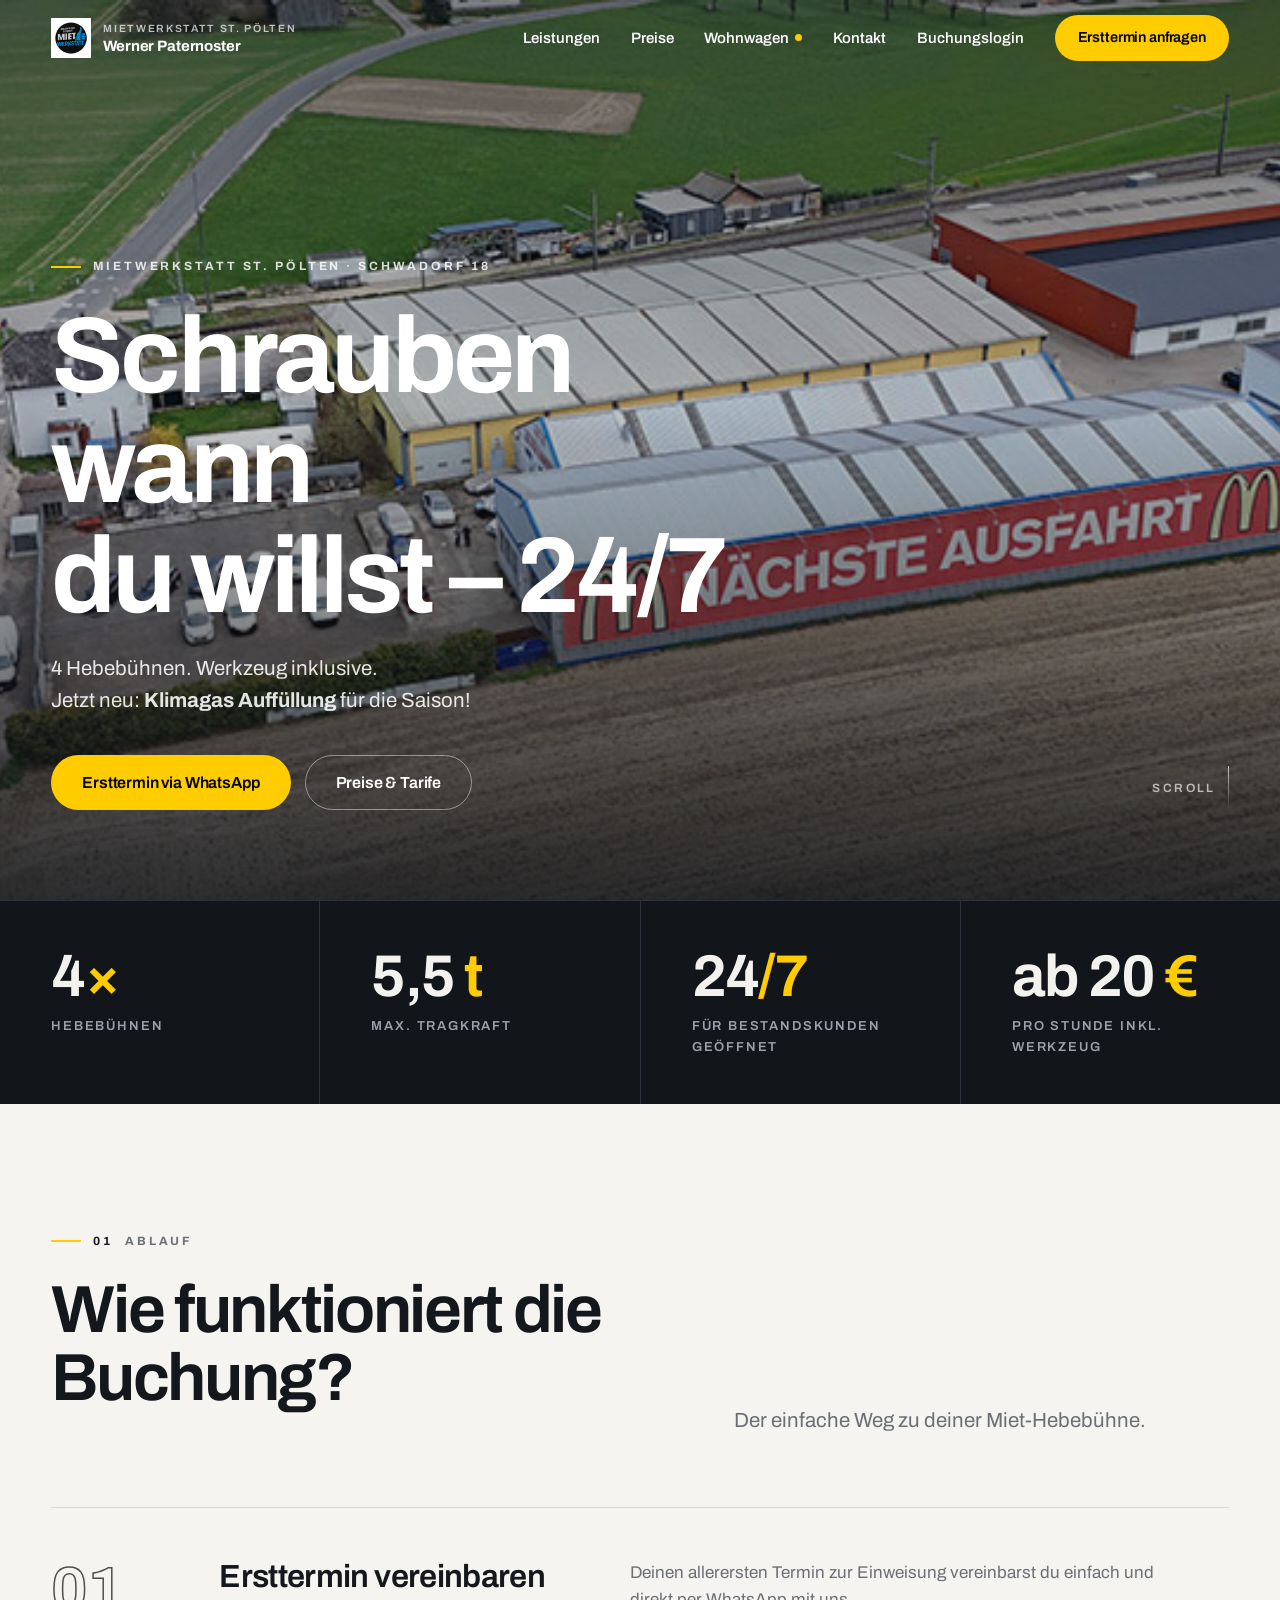
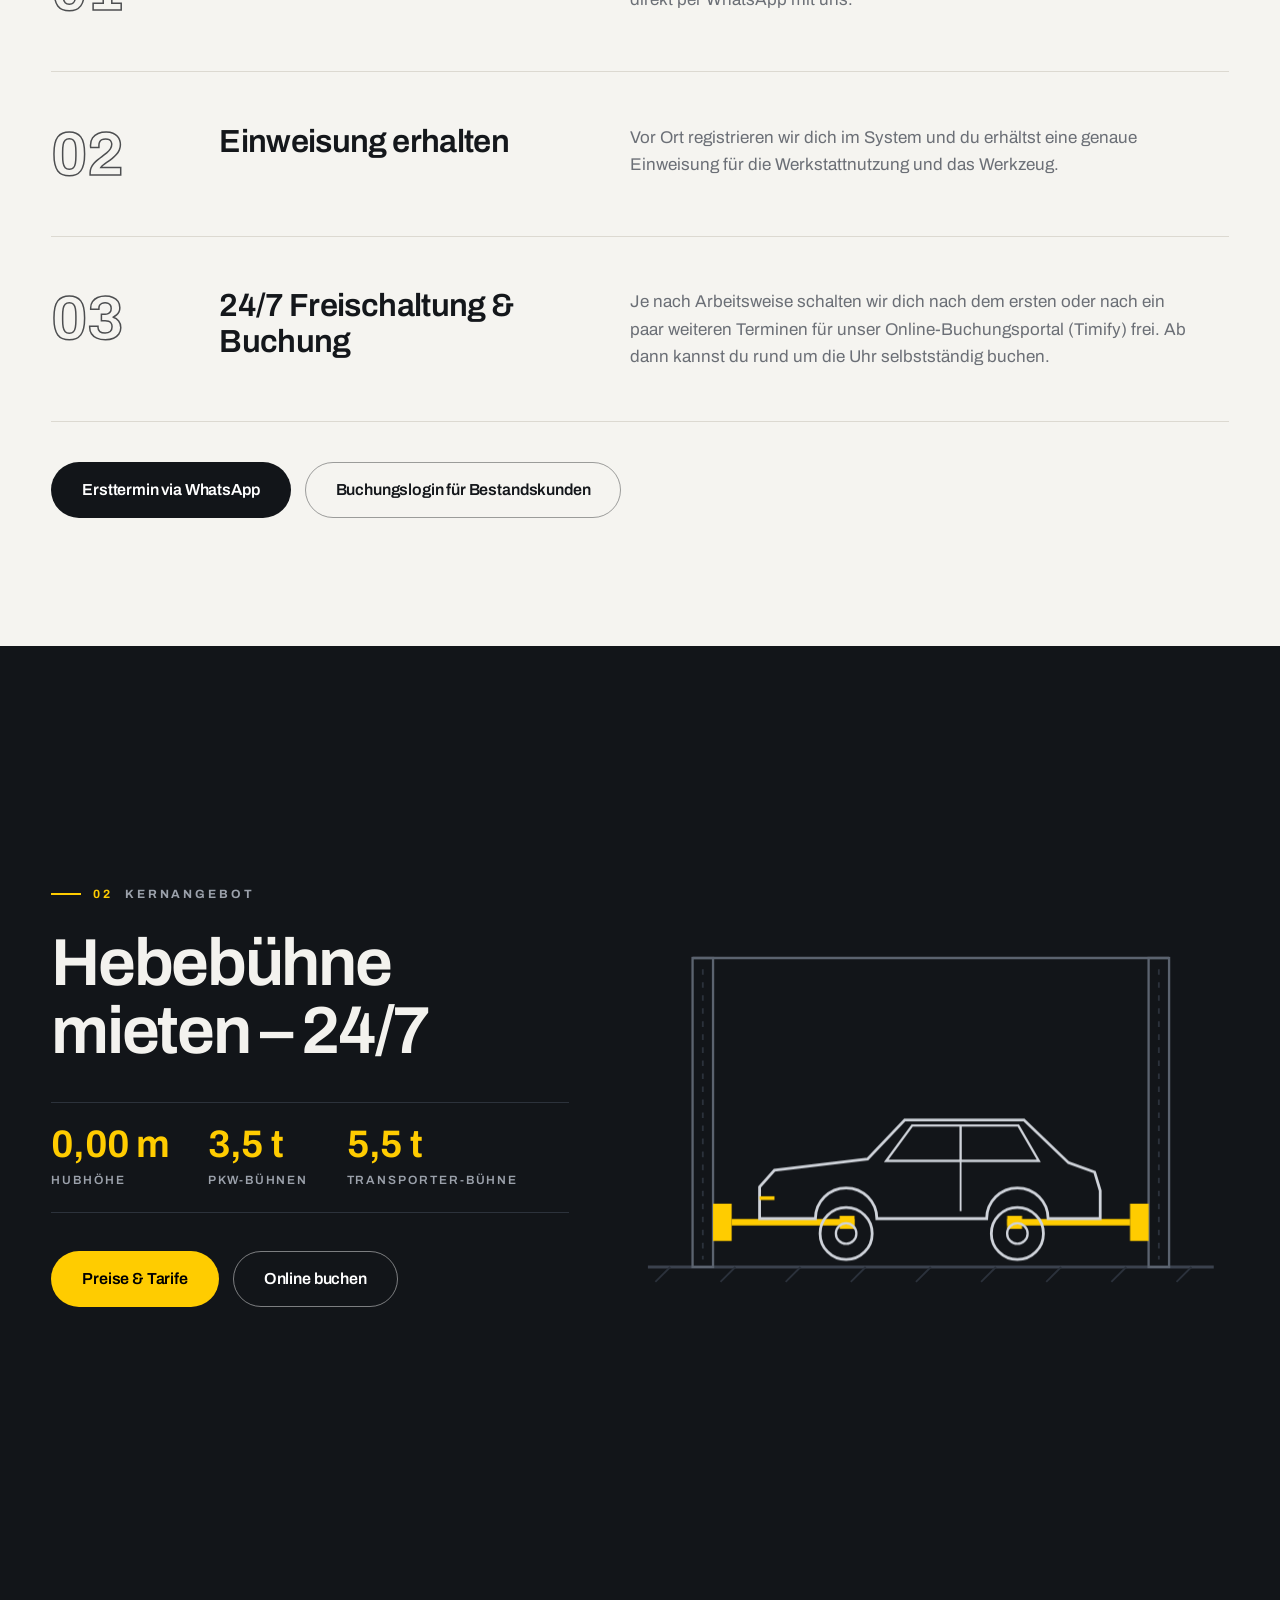
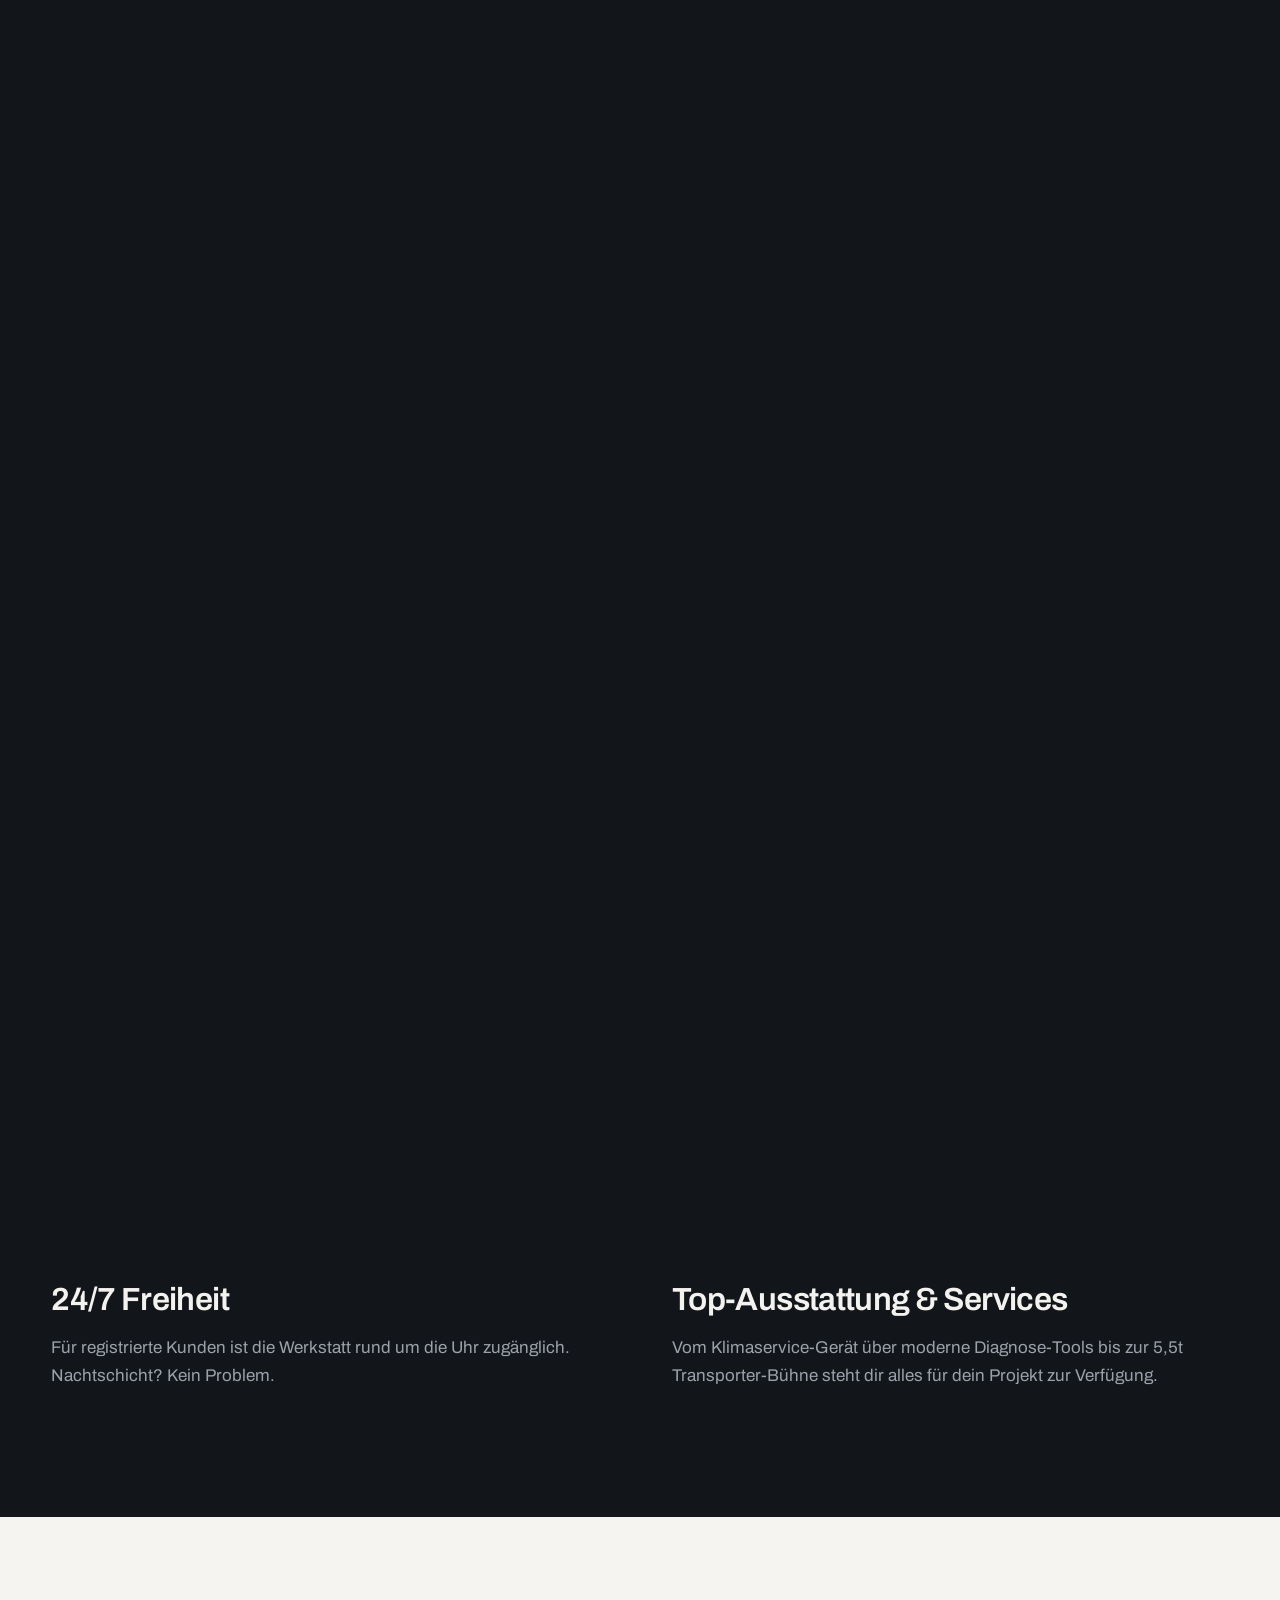
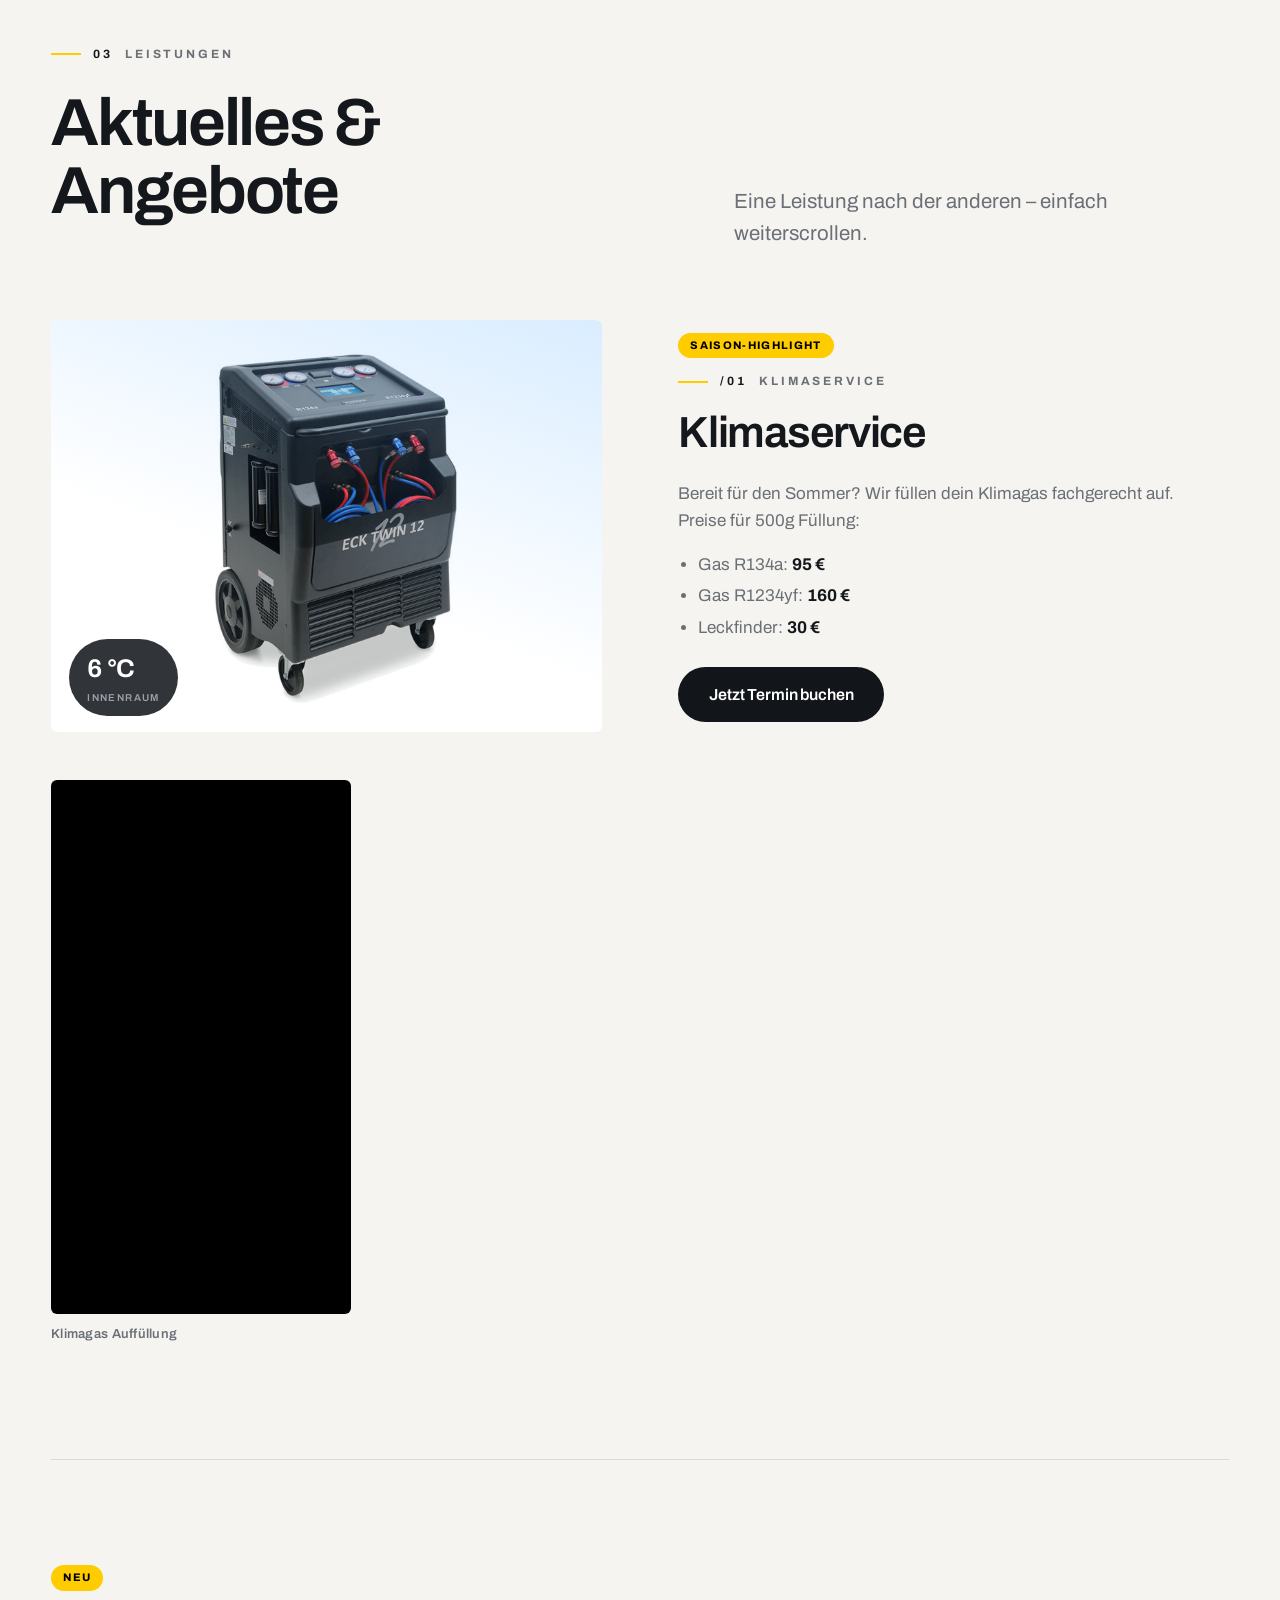
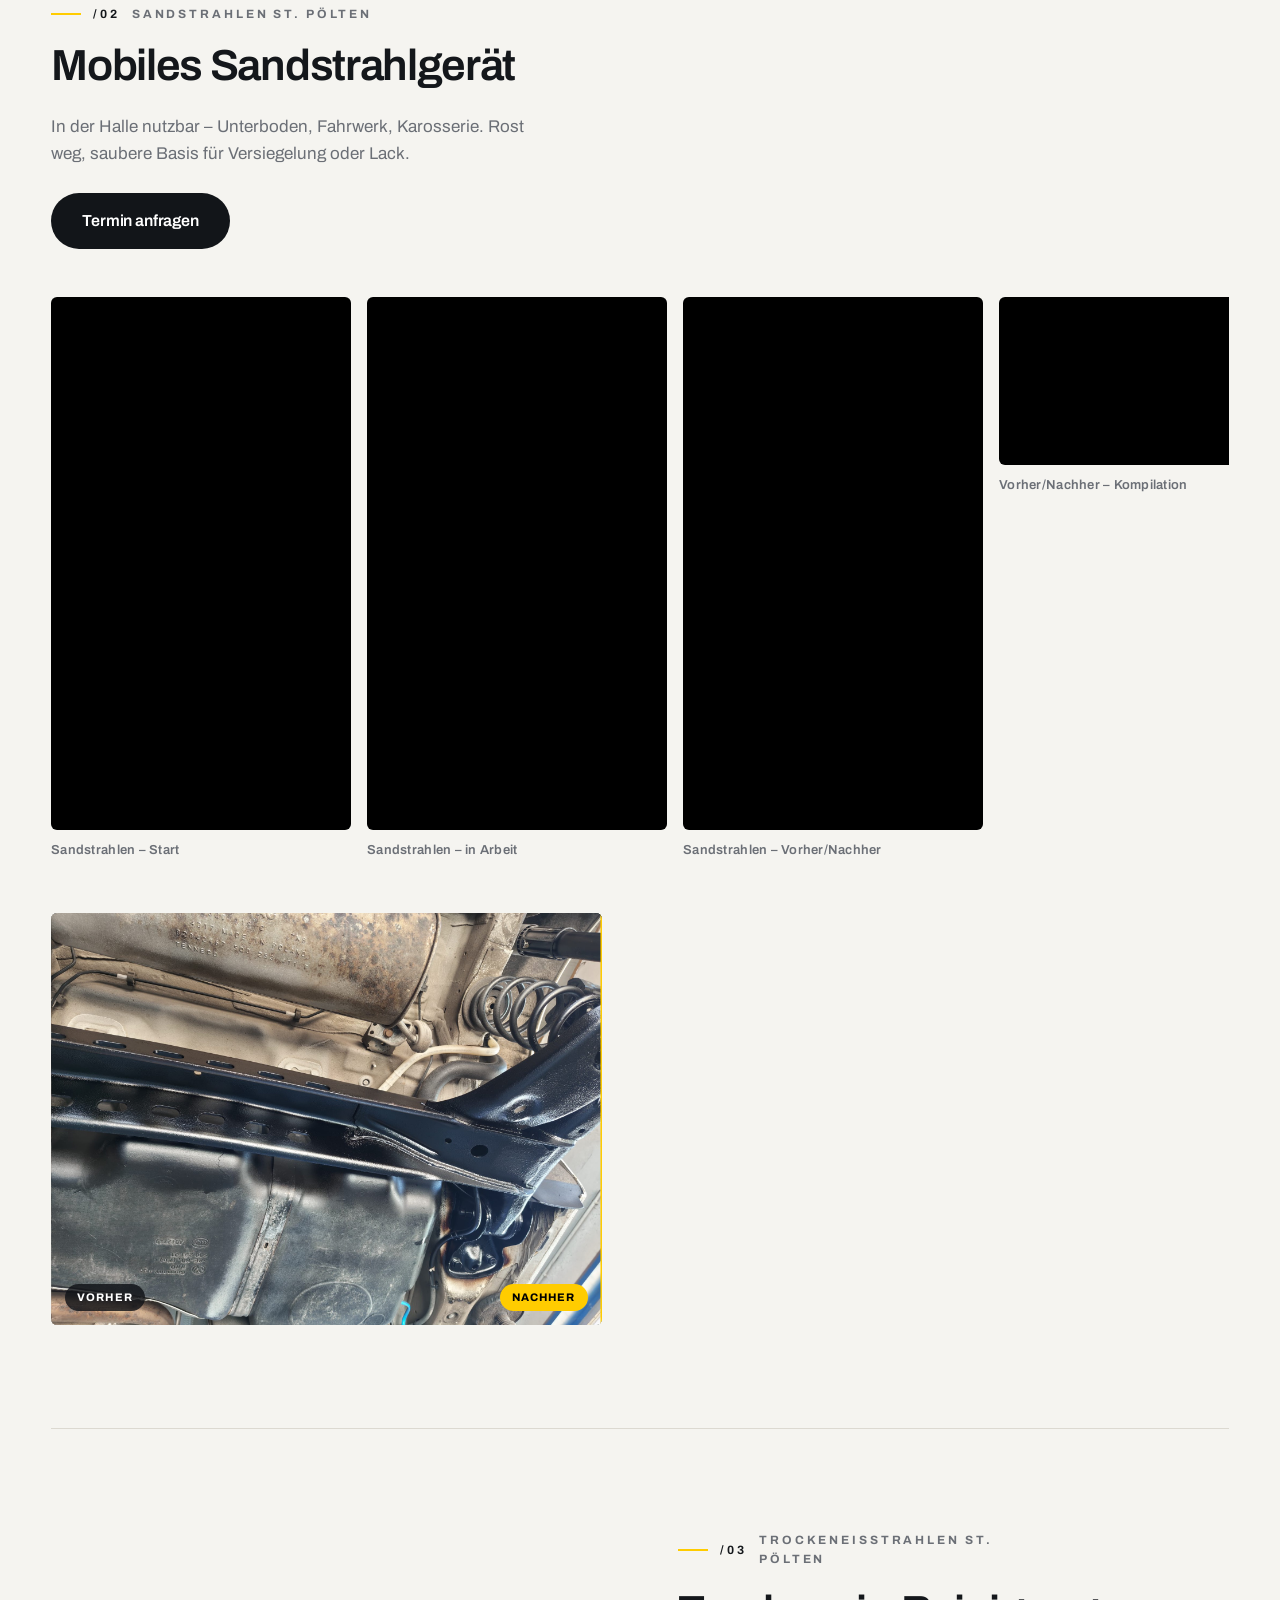
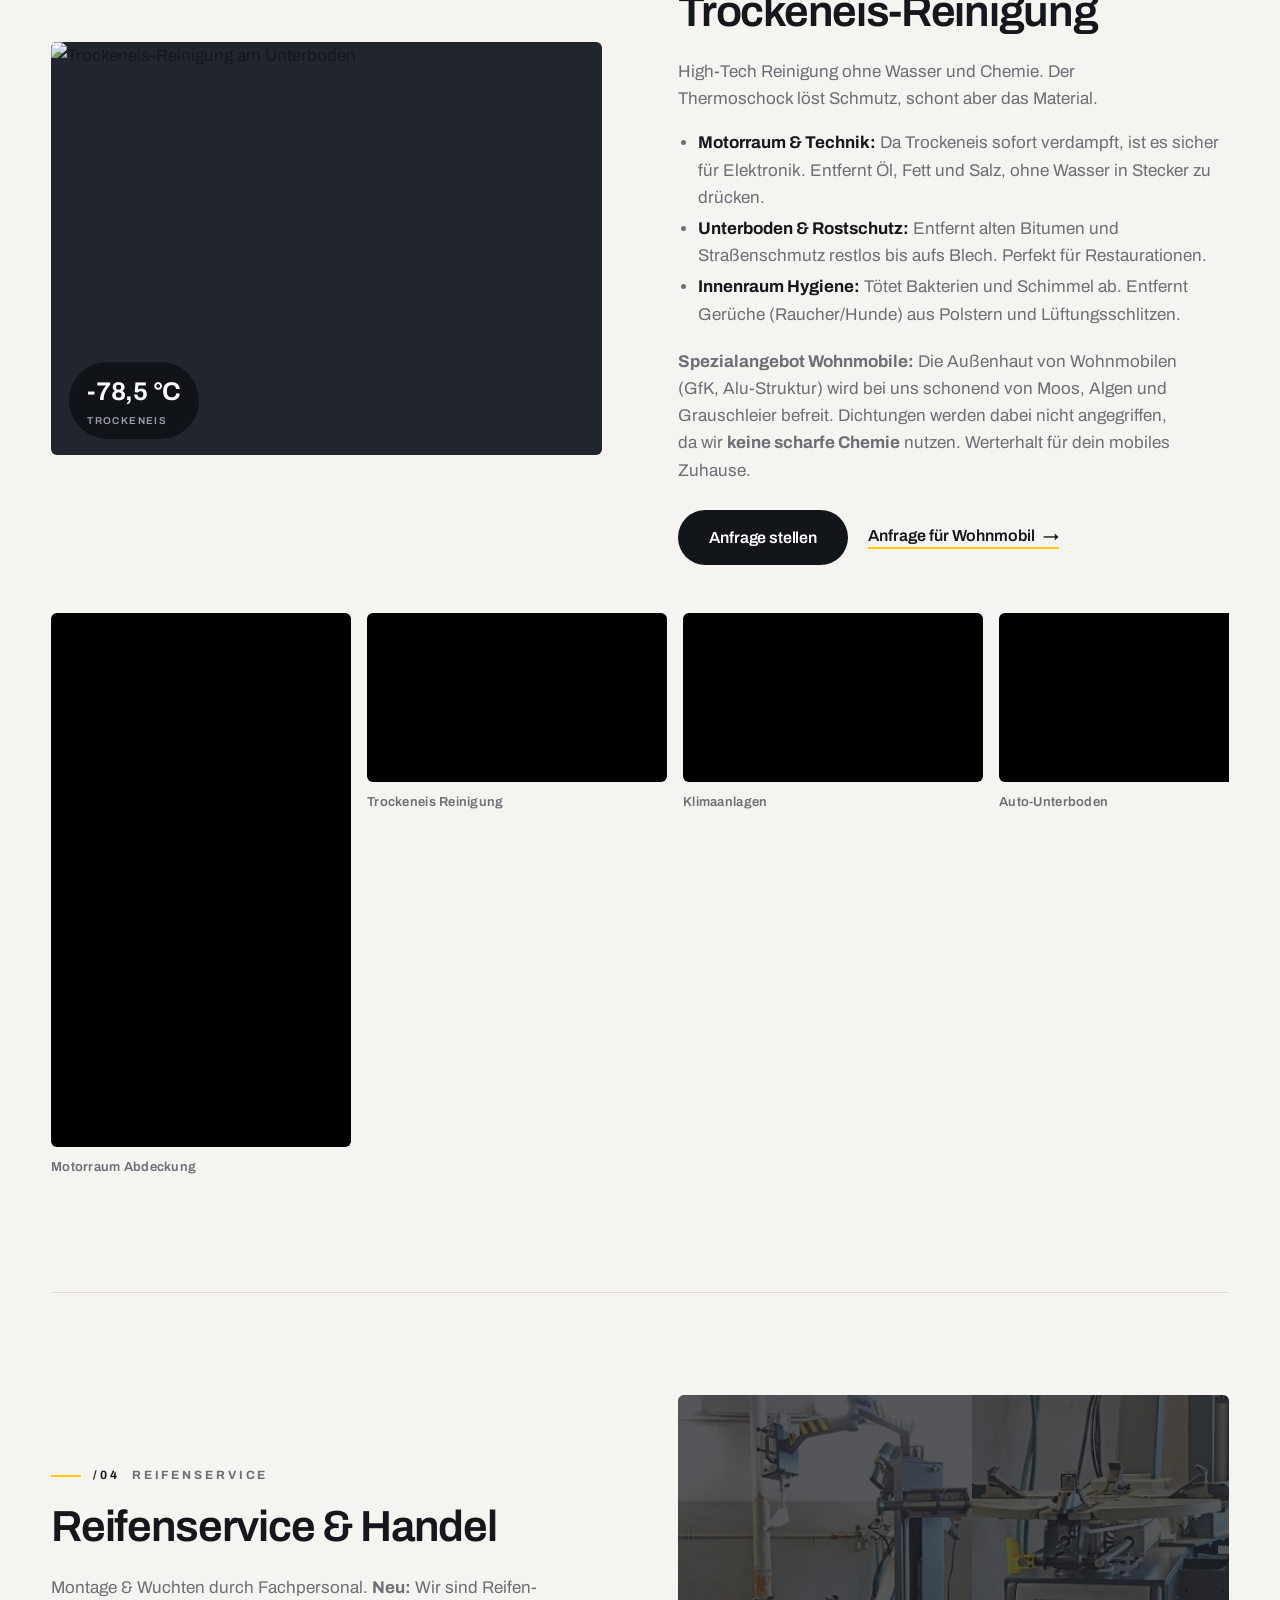
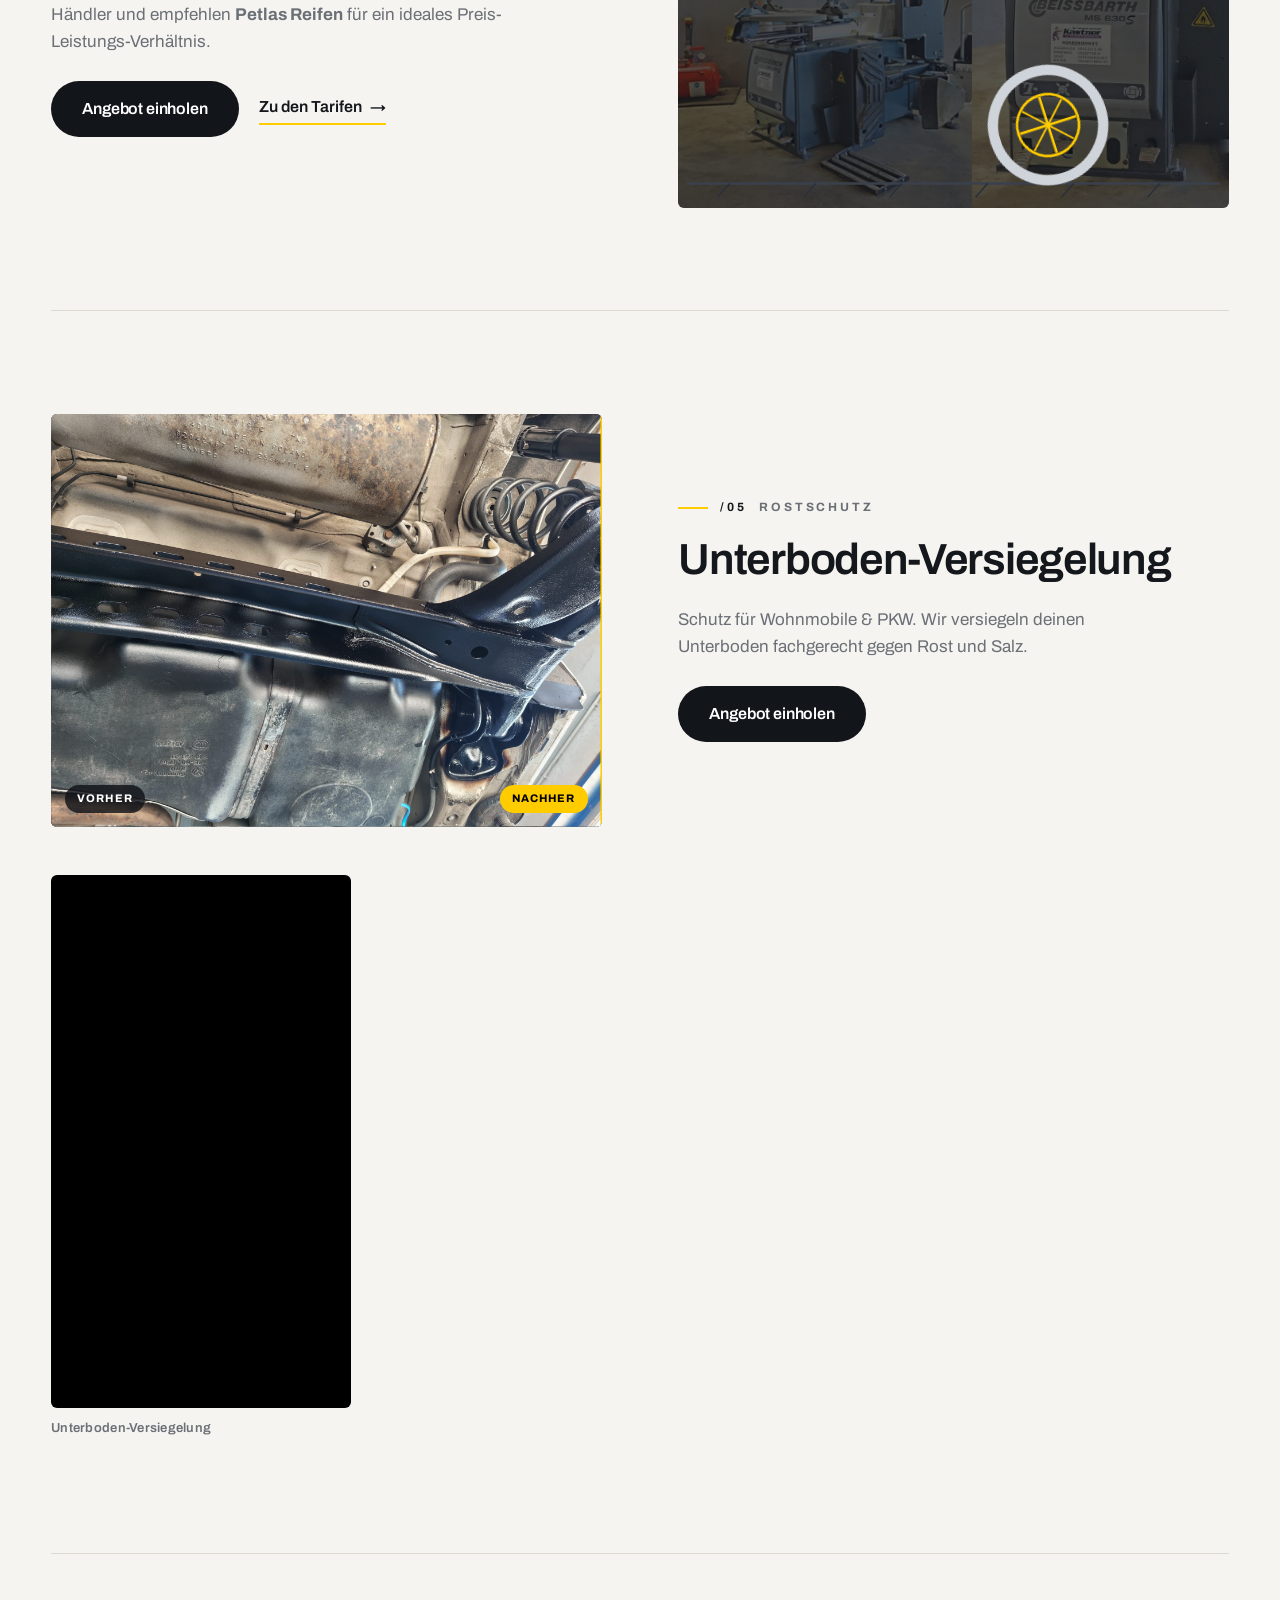
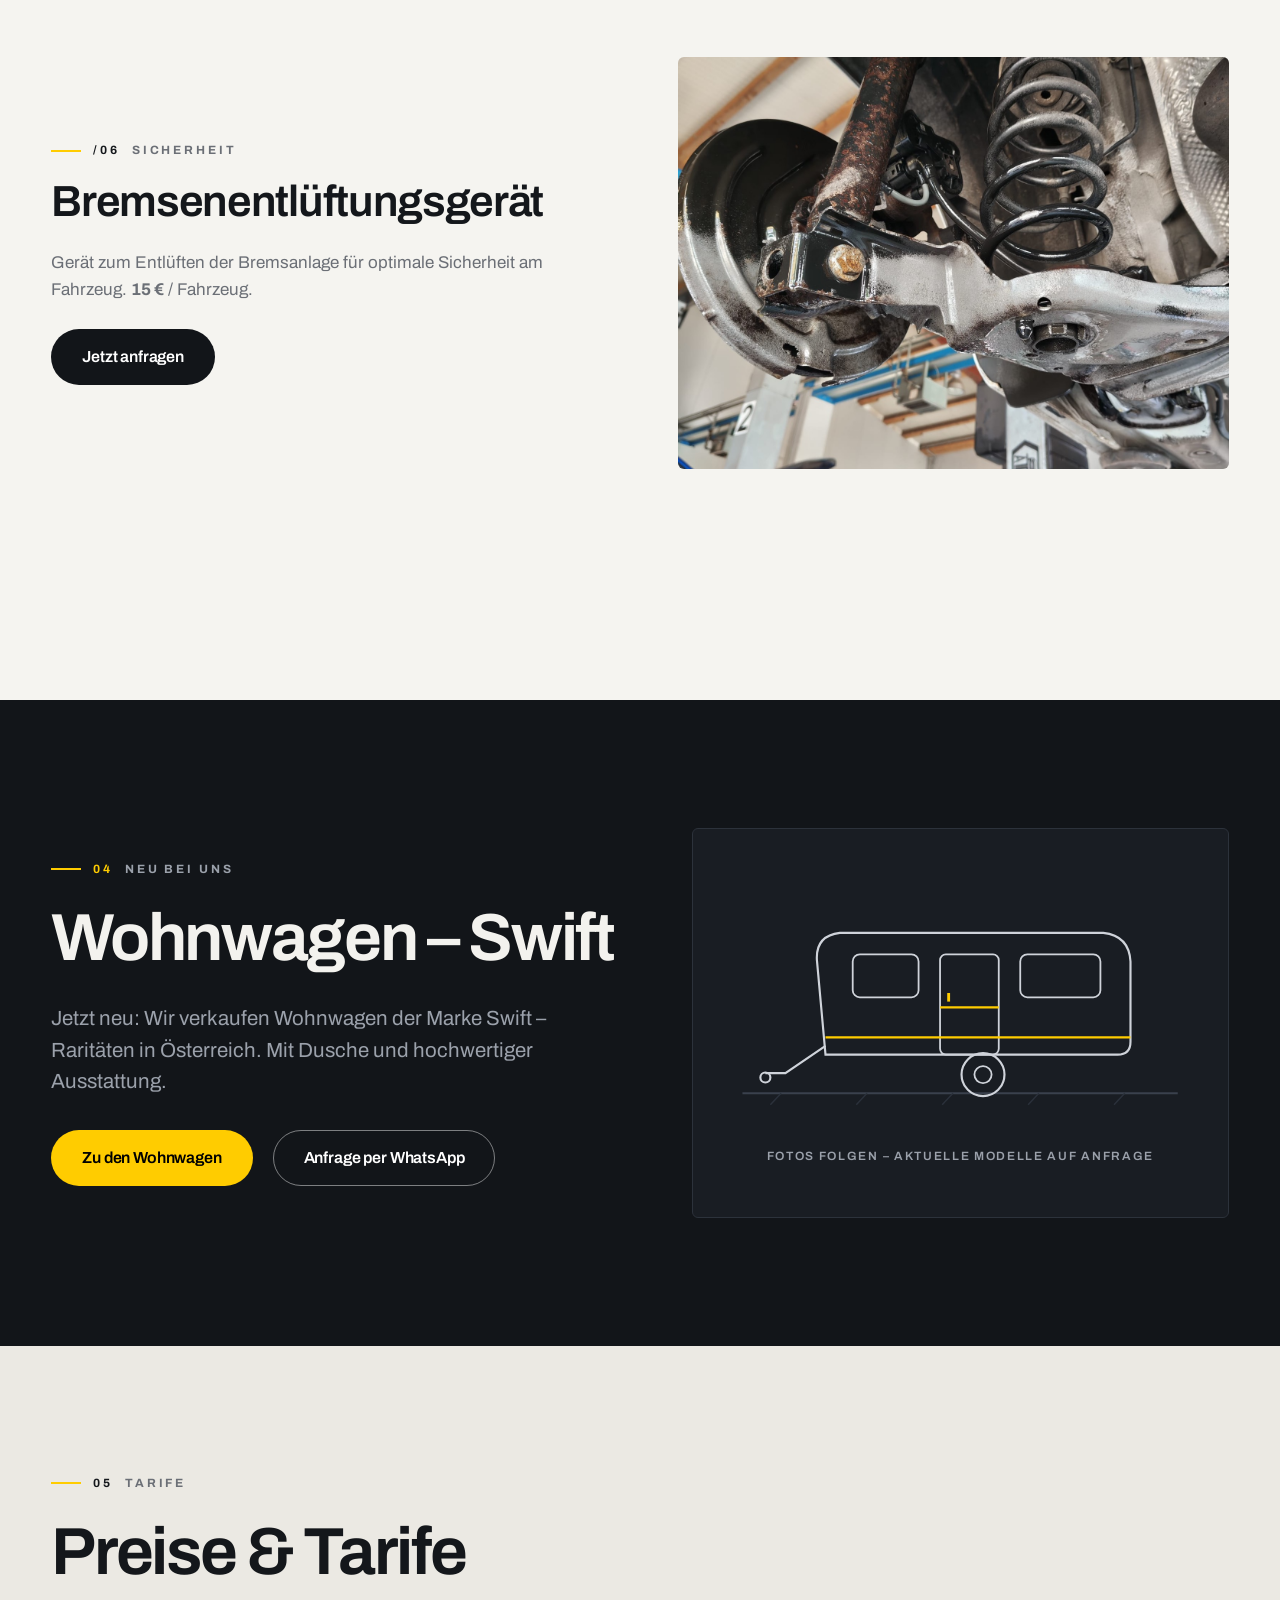
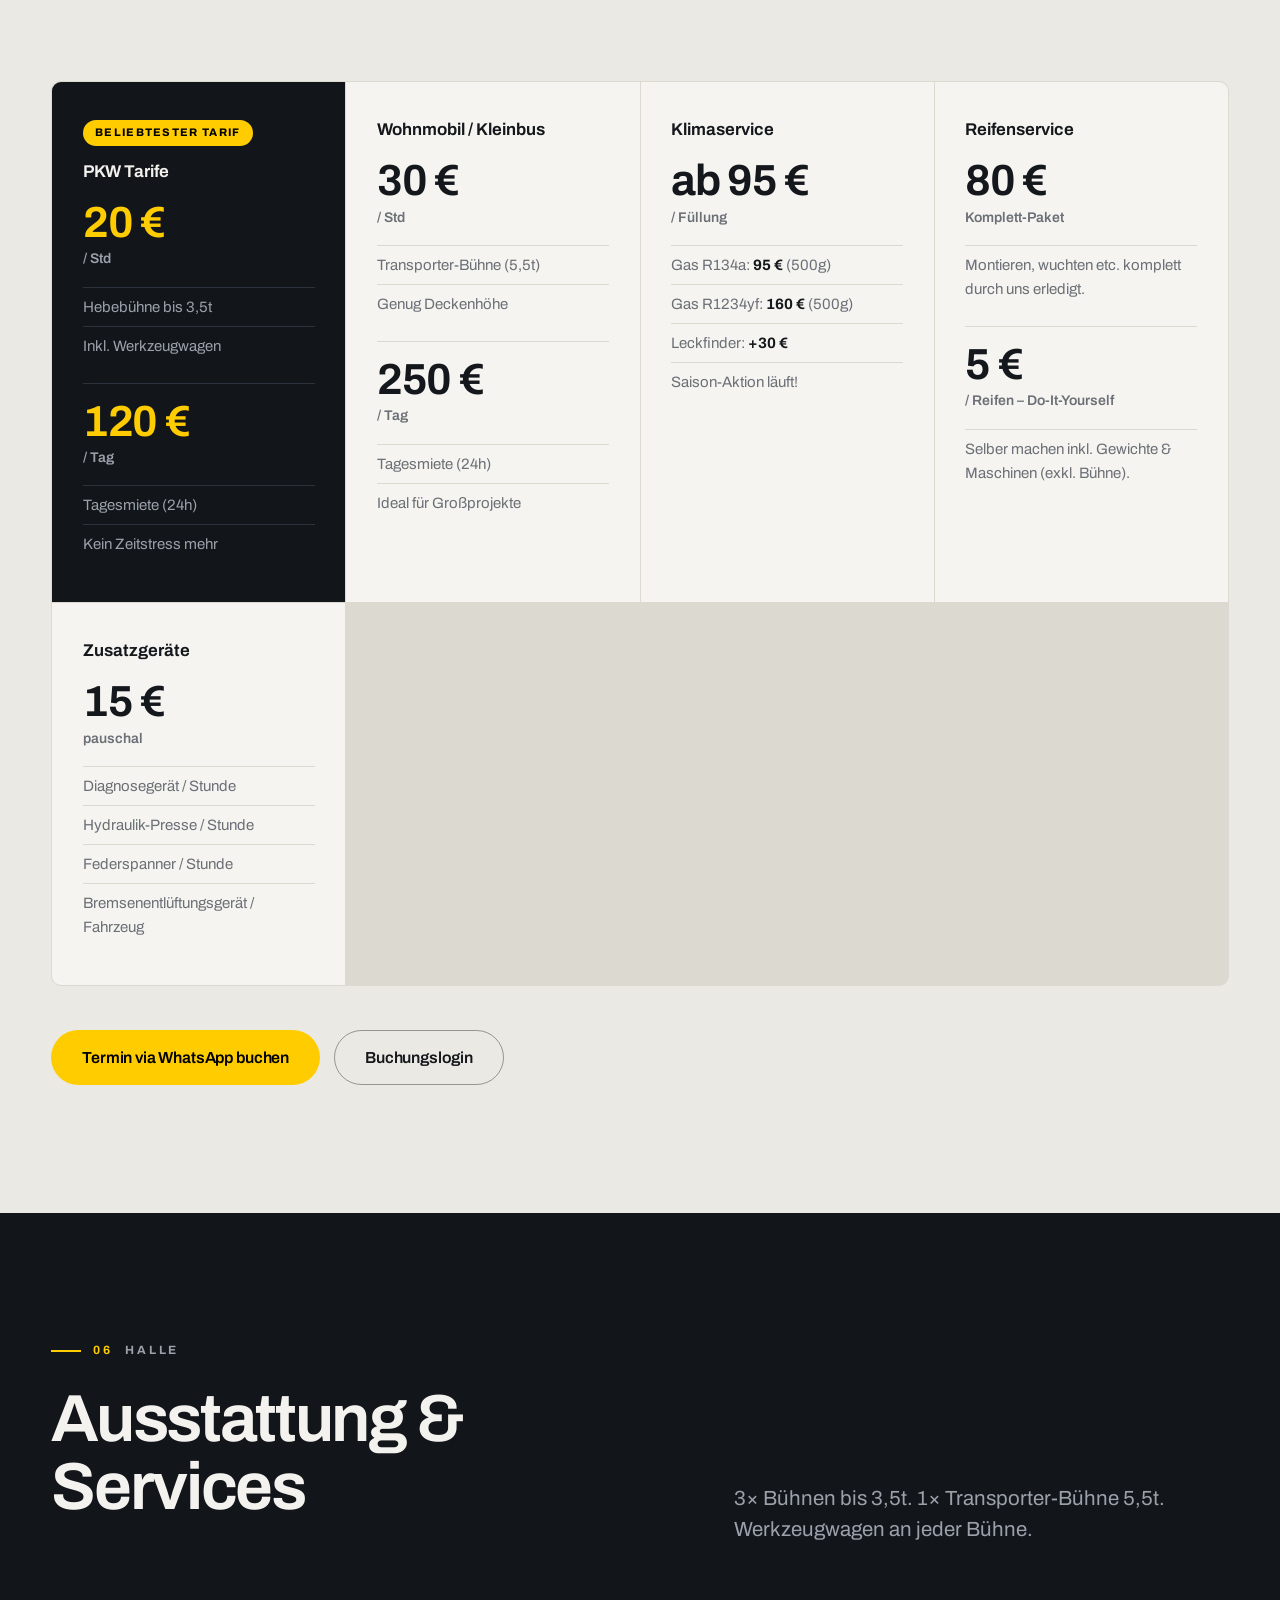
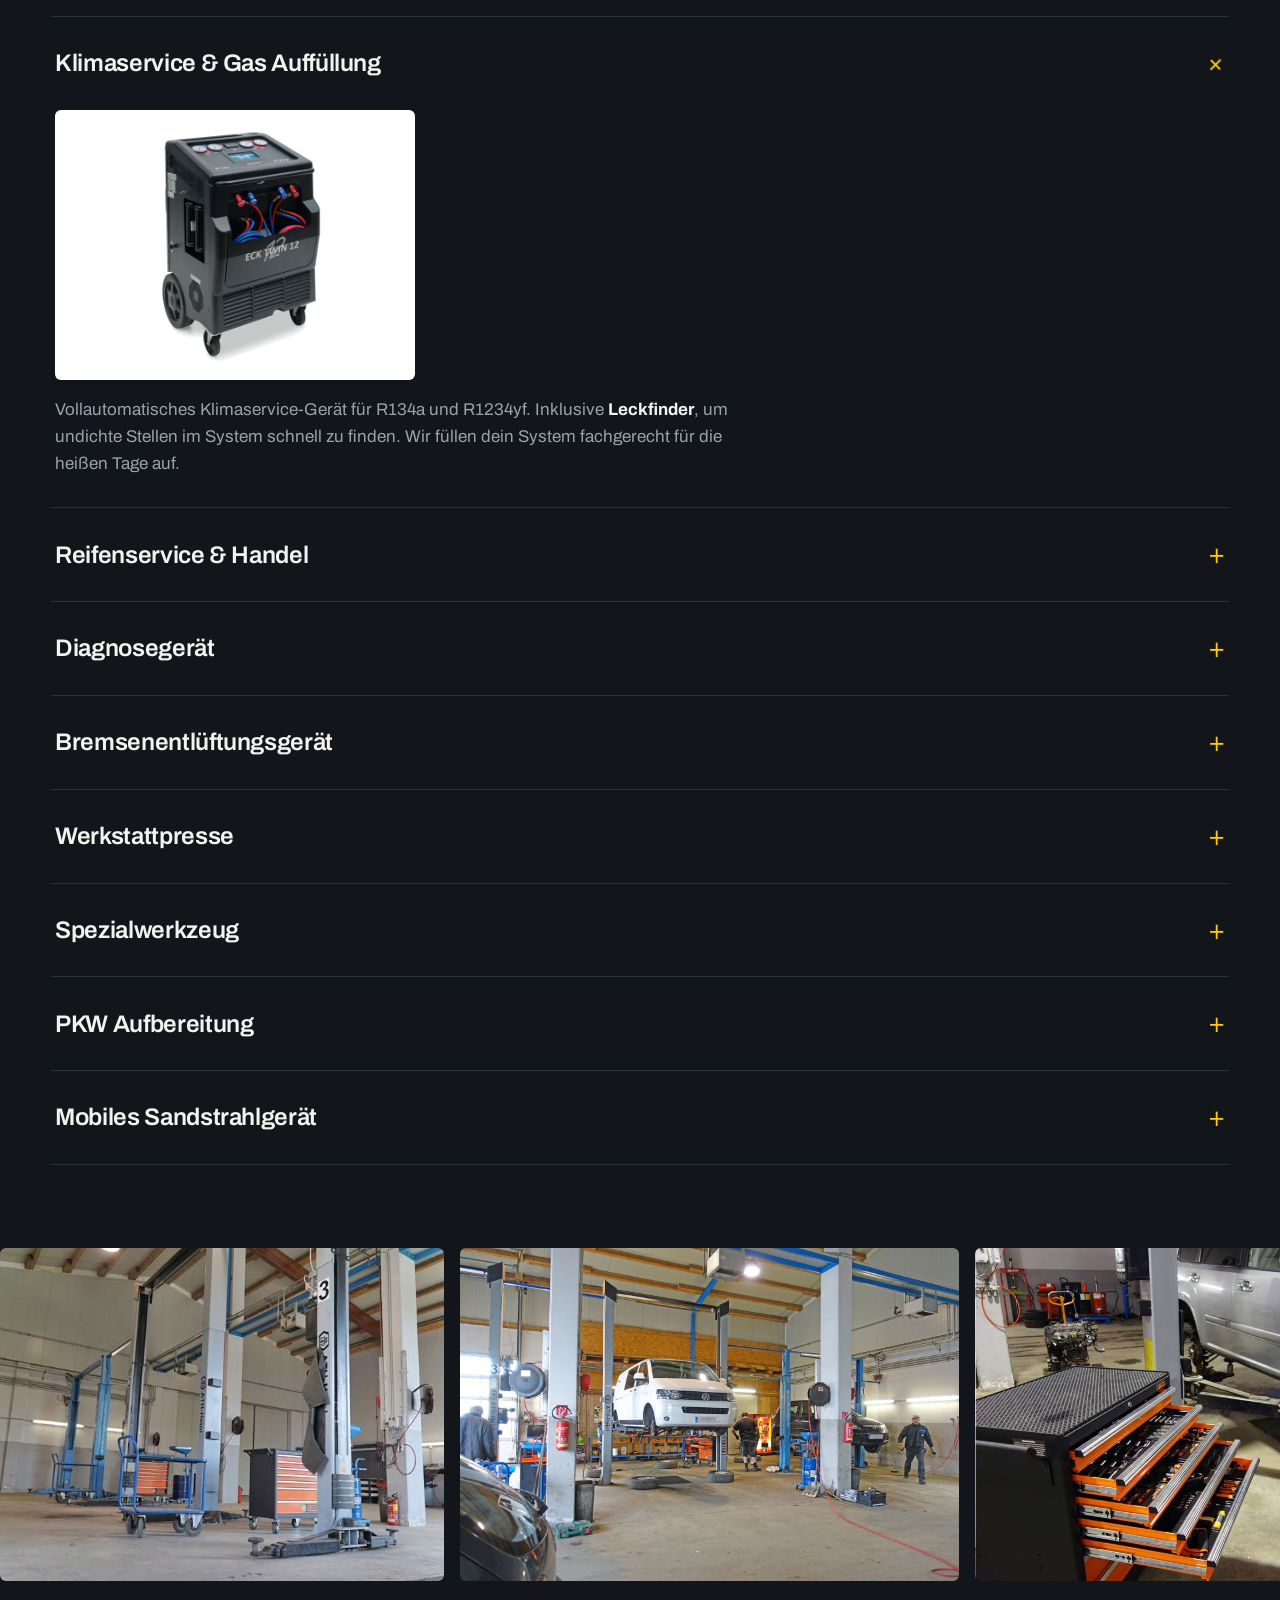
==== commit 32327355: "Redesign v2: Vollbreiten-Header, Sentence-Case-Typo, Scroll-Animationen pro Leistung, Lift mobil sic" ====
--- a/neu/index.html
+++ b/neu/index.html
@@ -5,7 +5,7 @@
   <meta name="viewport" content="width=device-width, initial-scale=1">
   <title>Mietwerkstatt St. Pölten – Hebebühne mieten 24/7 | Werner Paternoster</title>
   <meta name="description" content="24h Mietwerkstatt in St. Pölten, Schwadorf 18 (Niederösterreich): Hebebühne für PKW und Transporter mieten – rund um die Uhr. Trockeneis-Reinigung, Sandstrahlen, Klimaservice, Reifenservice. Ersttermin einfach per WhatsApp.">
-  <meta name="site-version" content="20260817">
+  <meta name="site-version" content="20260817b">
   <link rel="canonical" href="https://www.24-stunden-mietwerkstatt.at/">
   <meta property="og:type" content="website">
   <meta property="og:title" content="Mietwerkstatt St. Pölten – Hebebühne mieten 24/7 | Werner Paternoster">
@@ -18,7 +18,7 @@
   <link rel="preconnect" href="https://fonts.googleapis.com">
   <link rel="preconnect" href="https://fonts.gstatic.com" crossorigin>
   <link href="https://fonts.googleapis.com/css2?family=Archivo:wght@400;500;600;700;800&display=swap" rel="stylesheet">
-  <link rel="stylesheet" href="assets/style.css?v=20260817">
+  <link rel="stylesheet" href="assets/style.css?v=20260817b">
   <script type="application/ld+json">
   {
     "@context": "https://schema.org",
@@ -54,24 +54,25 @@
 </head>
 <body>
 
-  <header class="site-header">
-    <div class="container header-inner">
+  <header class="site-header on-hero" id="siteHeader">
+    <div class="header-inner">
       <a href="#start" class="brand" aria-label="Zur Startseite">
-        <img src="../images/logo.png" width="42" height="42" alt="Logo 24h Mietwerkstatt St. Pölten">
+        <img src="../images/logo.png" width="40" height="40" alt="Logo 24h Mietwerkstatt St. Pölten">
         <span>
           <span class="brand-sub">Mietwerkstatt St. Pölten</span>
           <span class="brand-name">Werner Paternoster</span>
         </span>
       </a>
       <nav class="nav" id="mainNavigation" aria-label="Hauptnavigation">
-        <a href="#ablauf">Ablauf</a>
-        <a href="#angebote">Services</a>
-        <a href="#einblicke">Einblicke</a>
+        <a href="#leistungen">Leistungen</a>
         <a href="#preise">Preise</a>
-        <a href="wohnwagen/" class="nav-new" data-ga-nav="wohnwagen">Wohnwagen</a>
+        <a href="wohnwagen/" data-ga-nav="wohnwagen">Wohnwagen<span class="nav-new-dot" aria-hidden="true"></span></a>
         <a href="#kontakt">Kontakt</a>
-        <button class="btn btn-outline-dark" onclick="openModal('loginModal')" data-ga-cta="buchungslogin" data-ga-location="header">Buchungslogin</button>
-        <button class="btn btn-primary" onclick="openModal('whatsappModal')" data-ga-cta="whatsapp" data-ga-location="header">WhatsApp</button>
+        <a href="#ablauf" class="nav-more">Ablauf</a>
+        <a href="#hebebuehne" class="nav-more">Hebebühne</a>
+        <a href="#faq" class="nav-more">Häufige Fragen</a>
+        <a href="#" class="nav-login" onclick="event.preventDefault(); openModal('loginModal')" data-ga-cta="buchungslogin" data-ga-location="header">Buchungslogin</a>
+        <button class="btn btn-primary" onclick="openModal('whatsappModal')" data-ga-cta="whatsapp" data-ga-location="header">Ersttermin anfragen</button>
       </nav>
       <button id="navToggle" class="nav-toggle" aria-label="Menü öffnen" aria-expanded="false" aria-controls="mainNavigation">
         <span></span><span></span><span></span>
@@ -84,18 +85,39 @@
     <!-- ======================= HERO ======================= -->
     <section class="hero" aria-label="Intro">
       <div class="hero-bg" role="img" aria-label="Luftaufnahme der Mietwerkstatt in St. Pölten"></div>
-      <div class="container hero-inner">
+      <div class="hero-inner">
         <p class="hero-topline">Mietwerkstatt St. Pölten · Schwadorf 18</p>
-        <h1>Schrauben wann du willst – 24/7</h1>
+        <h1 class="tr" id="heroHeadline">
+          <span class="tr-line"><span>Schrauben wann</span></span>
+          <span class="tr-line"><span>du willst – 24/7</span></span>
+        </h1>
         <p class="lead">4 Hebebühnen. Werkzeug inklusive.<br>Jetzt neu: <strong>Klimagas Auffüllung</strong> für die Saison!</p>
         <div class="hero-actions">
           <button class="btn btn-primary" onclick="openModal('whatsappModal')" data-ga-cta="whatsapp" data-ga-location="hero">Ersttermin via WhatsApp</button>
           <a class="btn btn-outline-light" href="#preise" data-ga-cta="preise" data-ga-location="hero">Preise &amp; Tarife</a>
         </div>
-        <div class="hero-meta">
-          <span>Für registrierte Bestandskunden <strong>24/7 geöffnet</strong></span>
-          <span>Hebebühnen bis <strong>3,5&nbsp;t / 5,5&nbsp;t</strong></span>
-          <span><strong>Sandstrahlen</strong> in der Halle</span>
+      </div>
+      <div class="hero-scrollcue" aria-hidden="true">Scroll</div>
+    </section>
+
+    <!-- ======================= ZAHLEN ======================= -->
+    <section class="stats-band" aria-label="Kennzahlen">
+      <div class="stats-grid">
+        <div class="stat">
+          <span class="num"><span data-count-to="4">0</span><em>×</em></span>
+          <span class="lbl">Hebebühnen</span>
+        </div>
+        <div class="stat">
+          <span class="num"><span data-count-to="5.5" data-count-decimals="1">0</span><em>&nbsp;t</em></span>
+          <span class="lbl">max. Tragkraft</span>
+        </div>
+        <div class="stat">
+          <span class="num"><span data-count-to="24">0</span><em>/7</em></span>
+          <span class="lbl">für Bestandskunden geöffnet</span>
+        </div>
+        <div class="stat">
+          <span class="num">ab <span data-count-to="20">0</span><em>&nbsp;€</em></span>
+          <span class="lbl">pro Stunde inkl. Werkzeug</span>
         </div>
       </div>
     </section>
@@ -106,7 +128,7 @@
         <div class="section-head">
           <div>
             <p class="eyebrow"><span class="idx">01</span> Ablauf</p>
-            <h2>Wie funktioniert die Buchung?</h2>
+            <h2 class="tr"><span class="tr-inner">Wie funktioniert die Buchung?</span></h2>
           </div>
           <p class="lead">Der einfache Weg zu deiner Miet-Hebebühne.</p>
         </div>
@@ -136,377 +158,327 @@
       </div>
     </section>
 
-    <!-- ======================= HEBEBÜHNE 24/7 (Scroll-Animation) ======================= -->
-    <section id="hebebuehne" class="section--dark" data-ga-section="hebebuehne" aria-label="Hebebühne mieten – 24/7">
+    <!-- ======================= HEBEBÜHNE (Scroll-Animation) ======================= -->
+    <section id="hebebuehne" class="section--dark" data-ga-section="hebebuehne" aria-label="Hebebühne mieten – 24/7" style="padding-bottom: clamp(80px, 10vw, 160px);">
       <div class="lift-stage-wrap" id="liftStageWrap">
         <div class="lift-stage">
-          <div class="container">
-            <div class="lift-grid">
-              <div class="lift-copy">
-                <p class="eyebrow"><span class="idx">02</span> Kernangebot</p>
-                <h2>Hebebühne mieten – 24/7</h2>
-                <h3>24/7 Freiheit</h3>
-                <p>Für registrierte Kunden ist die Werkstatt rund um die Uhr zugänglich. Nachtschicht? Kein Problem.</p>
-                <h3>Top-Ausstattung &amp; Services</h3>
-                <p>Vom Klimaservice-Gerät über moderne Diagnose-Tools bis zur 5,5t Transporter-Bühne steht dir alles für dein Projekt zur Verfügung.</p>
-                <div class="lift-readout" aria-hidden="true">
-                  <div>
-                    <span class="val" id="liftHeightValue">0,00 m</span>
-                    <span class="lbl">Hubhöhe</span>
-                  </div>
-                  <div>
-                    <span class="val">4×</span>
-                    <span class="lbl">Hebebühnen</span>
-                  </div>
-                  <div>
-                    <span class="val">3,5–5,5 t</span>
-                    <span class="lbl">Tragkraft</span>
-                  </div>
-                </div>
-                <div class="lift-actions">
-                  <a class="btn btn-primary" href="#preise" data-ga-cta="preise" data-ga-location="hebebuehne">Preise &amp; Tarife</a>
-                  <button class="btn btn-outline-light" onclick="openModal('loginModal')" data-ga-cta="buchungslogin" data-ga-location="hebebuehne">Online buchen</button>
-                </div>
-              </div>
-
-              <!-- Technische Illustration: 2-Säulen-Hebebühne, hebt beim Scrollen -->
-              <svg class="lift-svg" viewBox="0 0 640 440" fill="none" role="img" aria-label="Illustration: Fahrzeug wird auf einer Hebebühne angehoben">
-                <!-- Boden -->
-                <line x1="16" y1="404" x2="624" y2="404" stroke="#3a414d" stroke-width="3"/>
-                <g stroke="#2b313b" stroke-width="2">
-                  <line x1="40" y1="404" x2="24" y2="420"/>
-                  <line x1="110" y1="404" x2="94" y2="420"/>
-                  <line x1="180" y1="404" x2="164" y2="420"/>
-                  <line x1="250" y1="404" x2="234" y2="420"/>
-                  <line x1="320" y1="404" x2="304" y2="420"/>
-                  <line x1="390" y1="404" x2="374" y2="420"/>
-                  <line x1="460" y1="404" x2="444" y2="420"/>
-                  <line x1="530" y1="404" x2="514" y2="420"/>
-                  <line x1="600" y1="404" x2="584" y2="420"/>
-                </g>
-
-                <!-- Säulen -->
-                <rect x="64" y="72" width="22" height="332" stroke="#5b636f" stroke-width="2.5"/>
-                <rect x="554" y="72" width="22" height="332" stroke="#5b636f" stroke-width="2.5"/>
-                <line x1="64" y1="72" x2="576" y2="72" stroke="#5b636f" stroke-width="2.5"/>
-                <!-- Führungsschlitze -->
-                <line x1="75" y1="84" x2="75" y2="396" stroke="#2b313b" stroke-width="2" stroke-dasharray="6 8"/>
-                <line x1="565" y1="84" x2="565" y2="396" stroke="#2b313b" stroke-width="2" stroke-dasharray="6 8"/>
-
-                <!-- Tragarme (bewegen sich mit) -->
-                <g id="liftArmL" style="will-change: transform;">
-                  <rect x="86" y="336" width="20" height="40" fill="#ffcc00"/>
-                  <line x1="106" y1="356" x2="238" y2="356" stroke="#ffcc00" stroke-width="7"/>
-                  <line x1="222" y1="356" x2="238" y2="356" stroke="#ffcc00" stroke-width="14"/>
-                </g>
-                <g id="liftArmR" style="will-change: transform;">
-                  <rect x="534" y="336" width="20" height="40" fill="#ffcc00"/>
-                  <line x1="402" y1="356" x2="534" y2="356" stroke="#ffcc00" stroke-width="7"/>
-                  <line x1="402" y1="356" x2="418" y2="356" stroke="#ffcc00" stroke-width="14"/>
-                </g>
-
-                <!-- Fahrzeug (bewegt sich mit) -->
-                <g id="liftCar" stroke="#cfd3da" stroke-width="3" style="will-change: transform;">
-                  <path d="M136 352 L136 318 L152 300 L252 288 L292 246 L420 246 L468 292 L496 302 L502 322 L502 352 L446 352 A33 33 0 0 0 380 352 L262 352 A33 33 0 0 0 196 352 L136 352 Z"/>
-                  <path d="M300 252 L272 290 L436 290 L414 252 Z" stroke-width="2.5"/>
-                  <line x1="352" y1="252" x2="352" y2="290" stroke-width="2.5"/>
-                  <line x1="352" y1="290" x2="352" y2="344" stroke-width="2"/>
-                  <circle cx="229" cy="368" r="28"/>
-                  <circle cx="229" cy="368" r="11" stroke-width="2.5"/>
-                  <circle cx="413" cy="368" r="28"/>
-                  <circle cx="413" cy="368" r="11" stroke-width="2.5"/>
-                  <line x1="136" y1="330" x2="152" y2="330" stroke="#ffcc00" stroke-width="4"/>
-                </g>
-              </svg>
-            </div>
-          </div>
-        </div>
-      </div>
-    </section>
-
-    <!-- ======================= SERVICES ======================= -->
-    <section id="angebote" class="section" data-ga-section="angebote">
+          <div class="lift-grid">
+            <div class="lift-head">
+              <p class="eyebrow"><span class="idx">02</span> Kernangebot</p>
+              <h2 class="tr"><span class="tr-inner">Hebebühne mieten – 24/7</span></h2>
+            </div>
+
+            <!-- Technische Illustration: 2-Säulen-Hebebühne, hebt beim Scrollen -->
+            <svg class="lift-svg" viewBox="0 0 640 440" fill="none" role="img" aria-label="Illustration: Fahrzeug wird auf einer Hebebühne angehoben">
+              <line x1="16" y1="404" x2="624" y2="404" stroke="#3a414d" stroke-width="3"/>
+              <g stroke="#2b313b" stroke-width="2">
+                <line x1="40" y1="404" x2="24" y2="420"/>
+                <line x1="110" y1="404" x2="94" y2="420"/>
+                <line x1="180" y1="404" x2="164" y2="420"/>
+                <line x1="250" y1="404" x2="234" y2="420"/>
+                <line x1="320" y1="404" x2="304" y2="420"/>
+                <line x1="390" y1="404" x2="374" y2="420"/>
+                <line x1="460" y1="404" x2="444" y2="420"/>
+                <line x1="530" y1="404" x2="514" y2="420"/>
+                <line x1="600" y1="404" x2="584" y2="420"/>
+              </g>
+              <rect x="64" y="72" width="22" height="332" stroke="#5b636f" stroke-width="2.5"/>
+              <rect x="554" y="72" width="22" height="332" stroke="#5b636f" stroke-width="2.5"/>
+              <line x1="64" y1="72" x2="576" y2="72" stroke="#5b636f" stroke-width="2.5"/>
+              <line x1="75" y1="84" x2="75" y2="396" stroke="#2b313b" stroke-width="2" stroke-dasharray="6 8"/>
+              <line x1="565" y1="84" x2="565" y2="396" stroke="#2b313b" stroke-width="2" stroke-dasharray="6 8"/>
+              <g id="liftArmL" style="will-change: transform;">
+                <rect x="86" y="336" width="20" height="40" fill="#ffcc00"/>
+                <line x1="106" y1="356" x2="238" y2="356" stroke="#ffcc00" stroke-width="7"/>
+                <line x1="222" y1="356" x2="238" y2="356" stroke="#ffcc00" stroke-width="14"/>
+              </g>
+              <g id="liftArmR" style="will-change: transform;">
+                <rect x="534" y="336" width="20" height="40" fill="#ffcc00"/>
+                <line x1="402" y1="356" x2="534" y2="356" stroke="#ffcc00" stroke-width="7"/>
+                <line x1="402" y1="356" x2="418" y2="356" stroke="#ffcc00" stroke-width="14"/>
+              </g>
+              <g id="liftCar" stroke="#cfd3da" stroke-width="3" style="will-change: transform;">
+                <path d="M136 352 L136 318 L152 300 L252 288 L292 246 L420 246 L468 292 L496 302 L502 322 L502 352 L446 352 A33 33 0 0 0 380 352 L262 352 A33 33 0 0 0 196 352 L136 352 Z"/>
+                <path d="M300 252 L272 290 L436 290 L414 252 Z" stroke-width="2.5"/>
+                <line x1="352" y1="252" x2="352" y2="290" stroke-width="2.5"/>
+                <line x1="352" y1="290" x2="352" y2="344" stroke-width="2"/>
+                <circle cx="229" cy="368" r="28"/>
+                <circle cx="229" cy="368" r="11" stroke-width="2.5"/>
+                <circle cx="413" cy="368" r="28"/>
+                <circle cx="413" cy="368" r="11" stroke-width="2.5"/>
+                <line x1="136" y1="330" x2="152" y2="330" stroke="#ffcc00" stroke-width="4"/>
+              </g>
+            </svg>
+
+            <div class="lift-readout" aria-hidden="true">
+              <div>
+                <span class="val" id="liftHeightValue">0,00 m</span>
+                <span class="lbl">Hubhöhe</span>
+              </div>
+              <div>
+                <span class="val">3,5 t</span>
+                <span class="lbl">PKW-Bühnen</span>
+              </div>
+              <div>
+                <span class="val">5,5 t</span>
+                <span class="lbl">Transporter-Bühne</span>
+              </div>
+            </div>
+
+            <div class="lift-actions">
+              <a class="btn btn-primary" href="#preise" data-ga-cta="preise" data-ga-location="hebebuehne">Preise &amp; Tarife</a>
+              <button class="btn btn-outline-light" onclick="openModal('loginModal')" data-ga-cta="buchungslogin" data-ga-location="hebebuehne">Online buchen</button>
+            </div>
+          </div>
+        </div>
+      </div>
+
+      <div class="lift-copy-below">
+        <div class="two-col">
+          <div class="reveal">
+            <h3>24/7 Freiheit</h3>
+            <p>Für registrierte Kunden ist die Werkstatt rund um die Uhr zugänglich. Nachtschicht? Kein Problem.</p>
+          </div>
+          <div class="reveal">
+            <h3>Top-Ausstattung &amp; Services</h3>
+            <p>Vom Klimaservice-Gerät über moderne Diagnose-Tools bis zur 5,5t Transporter-Bühne steht dir alles für dein Projekt zur Verfügung.</p>
+          </div>
+        </div>
+      </div>
+    </section>
+
+    <!-- ======================= LEISTUNGEN ======================= -->
+    <section id="leistungen" class="section" data-ga-section="angebote">
       <div class="container">
         <div class="section-head">
           <div>
-            <p class="eyebrow"><span class="idx">03</span> Services</p>
-            <h2>Aktuelles &amp; Angebote</h2>
-          </div>
-        </div>
-
-        <div class="service-rows">
-          <div class="service-row reveal">
-            <span class="sr-num" aria-hidden="true">/01</span>
-            <div>
-              <span class="service-tag">Saison-Highlight</span>
-              <h3>Klimaservice</h3>
-            </div>
-            <div class="sr-body">
-              <p>Bereit für den Sommer? Wir füllen dein Klimagas fachgerecht auf. Preise für 500g Füllung:</p>
-              <ul>
-                <li>Gas R134a: <strong>95 €</strong></li>
-                <li>Gas R1234yf: <strong>160 €</strong></li>
-                <li>Leckfinder: <strong>30 €</strong></li>
-              </ul>
-            </div>
-            <button class="sr-link" onclick="openModal('whatsappModal')" data-ga-cta="whatsapp" data-ga-location="service_klima">Jetzt Termin buchen</button>
-          </div>
-
-          <div class="service-row reveal">
-            <span class="sr-num" aria-hidden="true">/02</span>
-            <div>
-              <span class="service-tag">Neu</span>
-              <h3>Mobiles Sandstrahlgerät</h3>
-            </div>
-            <div class="sr-body">
-              <p>In der Halle nutzbar – Unterboden, Fahrwerk, Karosserie. Rost weg, saubere Basis für Versiegelung oder Lack.</p>
-            </div>
-            <button class="sr-link" onclick="openModal('whatsappModal')" data-ga-cta="sandstrahlen" data-ga-location="service_sandstrahlen">Termin anfragen</button>
-          </div>
-
-          <div class="service-row reveal">
-            <span class="sr-num" aria-hidden="true">/03</span>
-            <div>
-              <h3>Trockeneis-Reinigung</h3>
-            </div>
-            <div class="sr-body">
-              <p>High-Tech Reinigung ohne Wasser und Chemie. Der Thermoschock löst Schmutz, schont aber das Material.</p>
-            </div>
-            <a class="sr-link" href="#trockeneis" data-ga-cta="trockeneis_mehr" data-ga-location="service_trockeneis">Mehr erfahren</a>
-          </div>
-
-          <div class="service-row reveal">
-            <span class="sr-num" aria-hidden="true">/04</span>
-            <div>
-              <h3>Unterboden-Versiegelung</h3>
-            </div>
-            <div class="sr-body">
-              <p>Schutz für Wohnmobile &amp; PKW. Wir versiegeln deinen Unterboden fachgerecht gegen Rost und Salz.</p>
-            </div>
-            <button class="sr-link" onclick="openModal('whatsappModal')" data-ga-cta="whatsapp" data-ga-location="service_versiegelung">Angebot einholen</button>
-          </div>
-
-          <div class="service-row reveal">
-            <span class="sr-num" aria-hidden="true">/05</span>
-            <div>
-              <h3>Reifenservice &amp; Handel</h3>
-            </div>
-            <div class="sr-body">
-              <p>Montage &amp; Wuchten durch Fachpersonal. <strong>Neu:</strong> Wir sind Reifen-Händler und empfehlen <strong>Petlas Reifen</strong> für ein ideales Preis-Leistungs-Verhältnis.</p>
-            </div>
-            <button class="sr-link" onclick="openModal('whatsappModal')" data-ga-cta="whatsapp" data-ga-location="service_reifen">Angebot einholen</button>
-          </div>
-
-          <div class="service-row reveal">
-            <span class="sr-num" aria-hidden="true">/06</span>
-            <div>
-              <h3>Bremsenentlüftungsgerät</h3>
-            </div>
-            <div class="sr-body">
-              <p>Gerät zum Entlüften der Bremsanlage für optimale Sicherheit am Fahrzeug. <strong>15 €</strong> / Fahrzeug.</p>
-            </div>
-            <button class="sr-link" onclick="openModal('whatsappModal')" data-ga-cta="whatsapp" data-ga-location="service_bremsen">Jetzt anfragen</button>
-          </div>
-        </div>
-      </div>
-    </section>
-
-    <!-- ======================= TROCKENEIS ======================= -->
-    <section id="trockeneis" class="section section--dark" data-ga-section="trockeneis">
-      <div class="container">
-        <div class="section-head">
-          <div>
-            <p class="eyebrow"><span class="idx">04</span> Trockeneisstrahlen in St. Pölten</p>
-            <h2>Trockeneis-Reinigung</h2>
-          </div>
-          <p class="lead">High-Tech Reinigung ohne Wasser und Chemie. Der Thermoschock löst Schmutz, schont aber das Material.</p>
-        </div>
-
-        <div class="gallery-scroll reveal" aria-label="Fotos Trockeneis-Reinigung">
-          <img src="../images/trockeneisRM.png" alt="Trockeneis-Reinigung am Zylinderkopf – Vorher/Nachher" loading="lazy">
-          <img src="../images/terUB.png" alt="Trockeneis-Reinigung am Unterboden" loading="lazy">
-          <img src="../images/terAF.png" alt="Trockeneis-Reinigung – schonende Detail-Arbeiten an Felgen und Außenflächen" loading="lazy">
-          <img src="../images/terWM.png" alt="Trockeneis-Reinigung – Wohnmobil Aufbereitung" loading="lazy">
-          <img src="../images/3-buehnen.jpeg" alt="Hebebühnen in der Mietwerkstatt St. Pölten" loading="lazy">
-        </div>
-        <p class="scroll-hint">Wischen für mehr Bilder</p>
-
-        <div class="service-rows" style="margin-top: 48px; border-color: var(--line-dark);">
-          <div class="service-row reveal" style="border-color: var(--line-dark);">
-            <span class="sr-num" aria-hidden="true">/A</span>
-            <h3>Motorraum &amp; Technik</h3>
-            <div class="sr-body"><p style="color: var(--muted-dark);">Da Trockeneis sofort verdampft, ist es sicher für Elektronik. Entfernt Öl, Fett und Salz, ohne Wasser in Stecker zu drücken.</p></div>
-          </div>
-          <div class="service-row reveal" style="border-color: var(--line-dark);">
-            <span class="sr-num" aria-hidden="true">/B</span>
-            <h3>Unterboden &amp; Rostschutz</h3>
-            <div class="sr-body"><p style="color: var(--muted-dark);">Entfernt alten Bitumen und Straßenschmutz restlos bis aufs Blech. Perfekt für Restaurationen.</p></div>
-          </div>
-          <div class="service-row reveal" style="border-color: var(--line-dark);">
-            <span class="sr-num" aria-hidden="true">/C</span>
-            <h3>Innenraum Hygiene</h3>
-            <div class="sr-body"><p style="color: var(--muted-dark);">Tötet Bakterien und Schimmel ab. Entfernt Gerüche (Raucher/Hunde) aus Polstern und Lüftungsschlitzen.</p></div>
-          </div>
-        </div>
-
-        <h3 style="margin: 56px 0 20px;">Videos</h3>
-        <div class="media-scroll reveal" aria-label="Videos Trockeneis-Reinigung">
-          <article class="media-item">
-            <div class="video-embed video-embed--shorts">
-              <iframe src="https://www.youtube-nocookie.com/embed/q_X-nAyXZ40?rel=0" title="Motorraum Abdeckung Trockeneis Reinigung" allow="accelerometer; autoplay; clipboard-write; encrypted-media; gyroscope; picture-in-picture; web-share" allowfullscreen loading="lazy"></iframe>
-            </div>
-            <p class="media-caption">Motorraum Abdeckung – Trockeneis Reinigung</p>
-          </article>
-          <article class="media-item">
-            <div class="video-embed video-embed--wide">
-              <iframe src="https://www.youtube-nocookie.com/embed/PNSdLFRYj08?rel=0" title="Trockeneis Reinigung" allow="accelerometer; autoplay; clipboard-write; encrypted-media; gyroscope; picture-in-picture; web-share" allowfullscreen loading="lazy"></iframe>
-            </div>
-            <p class="media-caption">Trockeneis Reinigung</p>
-          </article>
-          <article class="media-item">
-            <div class="video-embed video-embed--wide">
-              <iframe src="https://www.youtube-nocookie.com/embed/2qb9rLZB5gQ?rel=0" title="Klimaanlagen Trockeneis Reinigung" allow="accelerometer; autoplay; clipboard-write; encrypted-media; gyroscope; picture-in-picture; web-share" allowfullscreen loading="lazy"></iframe>
-            </div>
-            <p class="media-caption">Klimaanlagen – Trockeneis Reinigung</p>
-          </article>
-          <article class="media-item">
-            <div class="video-embed video-embed--wide">
-              <iframe src="https://www.youtube-nocookie.com/embed/leCB6bQQiNM?rel=0" title="Trockeneis Reinigung am Auto-Unterboden" allow="accelerometer; autoplay; clipboard-write; encrypted-media; gyroscope; picture-in-picture; web-share" allowfullscreen loading="lazy"></iframe>
-            </div>
-            <p class="media-caption">Auto-Unterboden – Trockeneis Reinigung</p>
-          </article>
-        </div>
-        <p class="scroll-hint">Wischen für mehr Videos</p>
-
-        <div class="quote reveal" style="margin-top: 56px; max-width: 760px;">
-          <h3>Spezialangebot: Wohnmobile</h3>
-          <p style="color: var(--muted-dark);">Die Außenhaut von Wohnmobilen (GfK, Alu-Struktur) wird bei uns schonend von Moos, Algen und Grauschleier befreit. Dichtungen werden dabei nicht angegriffen, da wir <strong style="color: var(--text-light);">keine scharfe Chemie</strong> nutzen. Werterhalt für dein mobiles Zuhause.</p>
-          <button class="btn btn-primary" onclick="openModal('whatsappModal')" data-ga-cta="whatsapp" data-ga-location="trockeneis_wohnmobil">Anfrage für Wohnmobil</button>
-        </div>
-      </div>
-    </section>
-
-    <!-- ======================= EINBLICKE ======================= -->
-    <section id="einblicke" class="section" data-ga-section="einblicke">
-      <div class="container">
-        <div class="section-head">
-          <div>
-            <p class="eyebrow"><span class="idx">05</span> Einblicke</p>
-            <h2>Sandstrahlen, Versiegelung &amp; Klimaservice</h2>
-          </div>
-          <p class="lead">Fotos und Videos aus der Werkstatt – Vorher, während der Arbeit und Nachher.</p>
-        </div>
-
-        <div class="ba-grid reveal">
-          <figure class="ba-pair">
-            <div class="ba-pair__images">
-              <div class="ba-pair__img-wrap">
-                <span class="ba-tag">Vorher</span>
-                <img src="../images/einblicke/sandstrahl-vorher-02.jpg" alt="Stark verrostete Aufhängung und Achse vor dem Sandstrahlen" loading="lazy">
-              </div>
-              <div class="ba-pair__img-wrap">
-                <span class="ba-tag ba-tag--nachher">Nachher</span>
-                <img src="../images/einblicke/sandstrahl-nachher-01.jpg" alt="Unterboden sandgestrahlt und versiegelt" loading="lazy">
-              </div>
-            </div>
-            <figcaption class="ba-pair__caption">Sandstrahlen – Unterboden</figcaption>
-          </figure>
-          <figure class="ba-pair">
-            <div class="ba-pair__images">
-              <div class="ba-pair__img-wrap">
-                <span class="ba-tag">Vorher</span>
-                <img src="../images/einblicke/sandstrahl-vorher-01.jpg" alt="Stark verrosteter Unterboden an der Hebebühne" loading="lazy">
-              </div>
-              <div class="ba-pair__img-wrap">
-                <span class="ba-tag">Arbeit</span>
-                <img src="../images/einblicke/sandstrahl-arbeit-01.jpg" alt="Sandstrahlen in der Halle mit Schutzkleidung" loading="lazy">
-              </div>
-            </div>
-            <figcaption class="ba-pair__caption">Sandstrahlen – in der Halle</figcaption>
-          </figure>
-          <figure class="ba-pair">
-            <div class="ba-pair__images">
-              <div class="ba-pair__img-wrap">
-                <span class="ba-tag">Vorher</span>
-                <img src="../images/einblicke/sandstrahl-vorher-03.jpg" alt="Rost am Stoßdämpfer und Fahrwerk" loading="lazy">
-              </div>
-              <div class="ba-pair__img-wrap">
-                <span class="ba-tag ba-tag--nachher">Nachher</span>
-                <img src="../images/einblicke/sandstrahl-nachher-02.jpg" alt="Fahrwerk sauber und geschützt" loading="lazy">
-              </div>
-            </div>
-            <figcaption class="ba-pair__caption">Sandstrahlen – Fahrwerk</figcaption>
-          </figure>
-          <figure class="ba-pair">
-            <div class="ba-pair__images">
-              <div class="ba-pair__img-wrap">
-                <span class="ba-tag">Vorher</span>
-                <img src="../images/einblicke/versiegelung-vorher-01.jpg" alt="Unterboden mit Rost am Auspuff und Querträger" loading="lazy">
-              </div>
-              <div class="ba-pair__img-wrap">
-                <span class="ba-tag ba-tag--nachher">Nachher</span>
-                <img src="../images/einblicke/versiegelung-nachher-01.jpg" alt="Querträger versiegelt – glänzend schwarz" loading="lazy">
-              </div>
-            </div>
-            <figcaption class="ba-pair__caption">Unterboden-Versiegelung</figcaption>
-          </figure>
-          <figure class="ba-pair ba-pair--single">
-            <div class="ba-pair__images">
-              <div class="ba-pair__img-wrap">
-                <span class="ba-tag">Klima</span>
-                <img src="../images/einblicke/klima-service-01.jpg" alt="Klimaservice-Gerät ECK TWIN 12 in der Werkstatt" loading="lazy">
-              </div>
-            </div>
-            <figcaption class="ba-pair__caption">Klimaservice – R134a &amp; R1234yf</figcaption>
-          </figure>
-        </div>
-
-        <h3 style="margin: 24px 0 20px;">Videos</h3>
-        <div class="media-scroll reveal" aria-label="Videos aus der Werkstatt">
-          <article class="media-item">
-            <div class="video-embed video-embed--shorts">
-              <iframe src="https://www.youtube-nocookie.com/embed/n_8YZ6dJOBQ?rel=0" title="Sandstrahlen Unterboden – Start" allow="accelerometer; autoplay; clipboard-write; encrypted-media; gyroscope; picture-in-picture; web-share" allowfullscreen loading="lazy"></iframe>
-            </div>
-            <p class="media-caption">Sandstrahlen – Start</p>
-          </article>
-          <article class="media-item">
-            <div class="video-embed video-embed--shorts">
-              <iframe src="https://www.youtube-nocookie.com/embed/gsJ3tkDTBeM?rel=0" title="Sandstrahlen Unterboden – in Arbeit" allow="accelerometer; autoplay; clipboard-write; encrypted-media; gyroscope; picture-in-picture; web-share" allowfullscreen loading="lazy"></iframe>
-            </div>
-            <p class="media-caption">Sandstrahlen – in Arbeit</p>
-          </article>
-          <article class="media-item">
-            <div class="video-embed video-embed--shorts">
-              <iframe src="https://www.youtube-nocookie.com/embed/eHRtS35S3W0?rel=0" title="Sandstrahlen Unterboden – Ergebnis" allow="accelerometer; autoplay; clipboard-write; encrypted-media; gyroscope; picture-in-picture; web-share" allowfullscreen loading="lazy"></iframe>
-            </div>
-            <p class="media-caption">Sandstrahlen – Vorher/Nachher</p>
-          </article>
-          <article class="media-item">
-            <div class="video-embed video-embed--shorts">
-              <iframe src="https://www.youtube-nocookie.com/embed/0kEtYT9NDHM?rel=0" title="Unterboden Versiegelung" allow="accelerometer; autoplay; clipboard-write; encrypted-media; gyroscope; picture-in-picture; web-share" allowfullscreen loading="lazy"></iframe>
-            </div>
-            <p class="media-caption">Unterboden-Versiegelung</p>
-          </article>
-          <article class="media-item">
-            <div class="video-embed video-embed--shorts">
-              <iframe src="https://www.youtube-nocookie.com/embed/kruN152biVA?rel=0" title="Trockeneis Reinigung" allow="accelerometer; autoplay; clipboard-write; encrypted-media; gyroscope; picture-in-picture; web-share" allowfullscreen loading="lazy"></iframe>
-            </div>
-            <p class="media-caption">Trockeneis-Reinigung</p>
-          </article>
-          <article class="media-item">
-            <div class="video-embed video-embed--wide">
-              <iframe src="https://www.youtube-nocookie.com/embed/yetfAoFN90A?rel=0" title="Vorher Nachher Kompilation" allow="accelerometer; autoplay; clipboard-write; encrypted-media; gyroscope; picture-in-picture; web-share" allowfullscreen loading="lazy"></iframe>
-            </div>
-            <p class="media-caption">Vorher/Nachher – Kompilation</p>
-          </article>
-          <article class="media-item">
-            <div class="video-embed video-embed--shorts">
-              <iframe src="https://www.youtube-nocookie.com/embed/1KgSf7BAWkA?rel=0" title="Klimagas Auffüllung" allow="accelerometer; autoplay; clipboard-write; encrypted-media; gyroscope; picture-in-picture; web-share" allowfullscreen loading="lazy"></iframe>
-            </div>
-            <p class="media-caption">Klimagas Auffüllung</p>
-          </article>
-        </div>
-        <p class="scroll-hint">Wischen für mehr Videos</p>
+            <p class="eyebrow"><span class="idx">03</span> Leistungen</p>
+            <h2 class="tr"><span class="tr-inner">Aktuelles &amp; Angebote</span></h2>
+          </div>
+          <p class="lead">Eine Leistung nach der anderen – einfach weiterscrollen.</p>
+        </div>
+
+        <!-- 03.1 Klimaservice -->
+        <article class="svc" id="klimaservice">
+          <div class="svc-media" data-progress>
+            <div class="gauge-photo">
+              <img src="../images/einblicke/klima-service-01.jpg" alt="Klimaservice-Gerät ECK TWIN 12 in der Werkstatt" loading="lazy">
+              <div class="frost-temp"><span data-progress-counter data-from="28" data-to="6" data-decimals="0" data-suffix=" °C">28 °C</span><small>Innenraum</small></div>
+            </div>
+          </div>
+          <div class="svc-copy reveal">
+            <span class="svc-tag">Saison-Highlight</span>
+            <p class="eyebrow"><span class="idx">/01</span> Klimaservice</p>
+            <h3>Klimaservice</h3>
+            <p>Bereit für den Sommer? Wir füllen dein Klimagas fachgerecht auf. Preise für 500g Füllung:</p>
+            <ul>
+              <li>Gas R134a: <strong>95 €</strong></li>
+              <li>Gas R1234yf: <strong>160 €</strong></li>
+              <li>Leckfinder: <strong>30 €</strong></li>
+            </ul>
+            <div class="svc-cta">
+              <button class="btn btn-dark" onclick="openModal('whatsappModal')" data-ga-cta="whatsapp" data-ga-location="service_klima">Jetzt Termin buchen</button>
+            </div>
+          </div>
+          <div class="media-scroll" aria-label="Video Klimaservice">
+            <article class="media-item">
+              <div class="video-embed video-embed--shorts">
+                <iframe src="https://www.youtube-nocookie.com/embed/1KgSf7BAWkA?rel=0" title="Klimagas Auffüllung" allow="accelerometer; autoplay; clipboard-write; encrypted-media; gyroscope; picture-in-picture; web-share" allowfullscreen loading="lazy"></iframe>
+              </div>
+              <p class="media-caption">Klimagas Auffüllung</p>
+            </article>
+          </div>
+        </article>
+
+        <!-- 03.2 Sandstrahlen -->
+        <article class="svc svc--flip" id="sandstrahlen">
+          <div class="svc-media" data-progress>
+            <div class="wipe">
+              <img src="../images/einblicke/sandstrahl-vorher-02.jpg" alt="Stark verrostete Aufhängung und Achse vor dem Sandstrahlen" loading="lazy">
+              <img class="after" src="../images/einblicke/sandstrahl-nachher-01.jpg" alt="Unterboden sandgestrahlt und versiegelt" loading="lazy">
+              <span class="wipe-bar" aria-hidden="true"></span>
+              <span class="wipe-label wipe-label--v">Vorher</span>
+              <span class="wipe-label wipe-label--n">Nachher</span>
+            </div>
+          </div>
+          <div class="svc-copy reveal">
+            <span class="svc-tag">Neu</span>
+            <p class="eyebrow"><span class="idx">/02</span> Sandstrahlen St. Pölten</p>
+            <h3>Mobiles Sandstrahlgerät</h3>
+            <p>In der Halle nutzbar – Unterboden, Fahrwerk, Karosserie. Rost weg, saubere Basis für Versiegelung oder Lack.</p>
+            <div class="svc-cta">
+              <button class="btn btn-dark" onclick="openModal('whatsappModal')" data-ga-cta="sandstrahlen" data-ga-location="service_sandstrahlen">Termin anfragen</button>
+            </div>
+          </div>
+          <div class="media-scroll" aria-label="Videos Sandstrahlen">
+            <article class="media-item">
+              <div class="video-embed video-embed--shorts">
+                <iframe src="https://www.youtube-nocookie.com/embed/n_8YZ6dJOBQ?rel=0" title="Sandstrahlen Unterboden – Start" allow="accelerometer; autoplay; clipboard-write; encrypted-media; gyroscope; picture-in-picture; web-share" allowfullscreen loading="lazy"></iframe>
+              </div>
+              <p class="media-caption">Sandstrahlen – Start</p>
+            </article>
+            <article class="media-item">
+              <div class="video-embed video-embed--shorts">
+                <iframe src="https://www.youtube-nocookie.com/embed/gsJ3tkDTBeM?rel=0" title="Sandstrahlen Unterboden – in Arbeit" allow="accelerometer; autoplay; clipboard-write; encrypted-media; gyroscope; picture-in-picture; web-share" allowfullscreen loading="lazy"></iframe>
+              </div>
+              <p class="media-caption">Sandstrahlen – in Arbeit</p>
+            </article>
+            <article class="media-item">
+              <div class="video-embed video-embed--shorts">
+                <iframe src="https://www.youtube-nocookie.com/embed/eHRtS35S3W0?rel=0" title="Sandstrahlen Unterboden – Ergebnis" allow="accelerometer; autoplay; clipboard-write; encrypted-media; gyroscope; picture-in-picture; web-share" allowfullscreen loading="lazy"></iframe>
+              </div>
+              <p class="media-caption">Sandstrahlen – Vorher/Nachher</p>
+            </article>
+            <article class="media-item">
+              <div class="video-embed video-embed--wide">
+                <iframe src="https://www.youtube-nocookie.com/embed/yetfAoFN90A?rel=0" title="Vorher Nachher Kompilation" allow="accelerometer; autoplay; clipboard-write; encrypted-media; gyroscope; picture-in-picture; web-share" allowfullscreen loading="lazy"></iframe>
+              </div>
+              <p class="media-caption">Vorher/Nachher – Kompilation</p>
+            </article>
+          </div>
+        </article>
+
+        <!-- 03.3 Trockeneis -->
+        <article class="svc" id="trockeneis" data-ga-section="trockeneis">
+          <div class="svc-media" data-progress>
+            <div class="frost">
+              <img src="../images/terUB.png" alt="Trockeneis-Reinigung am Unterboden" loading="lazy">
+              <div class="frost-temp"><span data-progress-counter data-from="20" data-to="-78.5" data-decimals="1" data-suffix=" °C">20,0 °C</span><small>Trockeneis</small></div>
+            </div>
+          </div>
+          <div class="svc-copy reveal">
+            <p class="eyebrow"><span class="idx">/03</span> Trockeneisstrahlen St. Pölten</p>
+            <h3>Trockeneis-Reinigung</h3>
+            <p>High-Tech Reinigung ohne Wasser und Chemie. Der Thermoschock löst Schmutz, schont aber das Material.</p>
+            <ul>
+              <li><strong>Motorraum &amp; Technik:</strong> Da Trockeneis sofort verdampft, ist es sicher für Elektronik. Entfernt Öl, Fett und Salz, ohne Wasser in Stecker zu drücken.</li>
+              <li><strong>Unterboden &amp; Rostschutz:</strong> Entfernt alten Bitumen und Straßenschmutz restlos bis aufs Blech. Perfekt für Restaurationen.</li>
+              <li><strong>Innenraum Hygiene:</strong> Tötet Bakterien und Schimmel ab. Entfernt Gerüche (Raucher/Hunde) aus Polstern und Lüftungsschlitzen.</li>
+            </ul>
+            <p><strong>Spezialangebot Wohnmobile:</strong> Die Außenhaut von Wohnmobilen (GfK, Alu-Struktur) wird bei uns schonend von Moos, Algen und Grauschleier befreit. Dichtungen werden dabei nicht angegriffen, da wir <strong>keine scharfe Chemie</strong> nutzen. Werterhalt für dein mobiles Zuhause.</p>
+            <div class="svc-cta">
+              <button class="btn btn-dark" onclick="openModal('whatsappModal')" data-ga-cta="whatsapp" data-ga-location="trockeneis">Anfrage stellen</button>
+              <button class="arrow-link" onclick="openModal('whatsappModal')" data-ga-cta="whatsapp" data-ga-location="trockeneis_wohnmobil">Anfrage für Wohnmobil</button>
+            </div>
+          </div>
+          <div class="media-scroll" aria-label="Videos Trockeneis-Reinigung">
+            <article class="media-item">
+              <div class="video-embed video-embed--shorts">
+                <iframe src="https://www.youtube-nocookie.com/embed/q_X-nAyXZ40?rel=0" title="Motorraum Abdeckung Trockeneis Reinigung" allow="accelerometer; autoplay; clipboard-write; encrypted-media; gyroscope; picture-in-picture; web-share" allowfullscreen loading="lazy"></iframe>
+              </div>
+              <p class="media-caption">Motorraum Abdeckung</p>
+            </article>
+            <article class="media-item">
+              <div class="video-embed video-embed--wide">
+                <iframe src="https://www.youtube-nocookie.com/embed/PNSdLFRYj08?rel=0" title="Trockeneis Reinigung" allow="accelerometer; autoplay; clipboard-write; encrypted-media; gyroscope; picture-in-picture; web-share" allowfullscreen loading="lazy"></iframe>
+              </div>
+              <p class="media-caption">Trockeneis Reinigung</p>
+            </article>
+            <article class="media-item">
+              <div class="video-embed video-embed--wide">
+                <iframe src="https://www.youtube-nocookie.com/embed/2qb9rLZB5gQ?rel=0" title="Klimaanlagen Trockeneis Reinigung" allow="accelerometer; autoplay; clipboard-write; encrypted-media; gyroscope; picture-in-picture; web-share" allowfullscreen loading="lazy"></iframe>
+              </div>
+              <p class="media-caption">Klimaanlagen</p>
+            </article>
+            <article class="media-item">
+              <div class="video-embed video-embed--wide">
+                <iframe src="https://www.youtube-nocookie.com/embed/leCB6bQQiNM?rel=0" title="Trockeneis Reinigung am Auto-Unterboden" allow="accelerometer; autoplay; clipboard-write; encrypted-media; gyroscope; picture-in-picture; web-share" allowfullscreen loading="lazy"></iframe>
+              </div>
+              <p class="media-caption">Auto-Unterboden</p>
+            </article>
+            <article class="media-item">
+              <div class="video-embed video-embed--shorts">
+                <iframe src="https://www.youtube-nocookie.com/embed/kruN152biVA?rel=0" title="Trockeneis Reinigung" allow="accelerometer; autoplay; clipboard-write; encrypted-media; gyroscope; picture-in-picture; web-share" allowfullscreen loading="lazy"></iframe>
+              </div>
+              <p class="media-caption">Trockeneis-Reinigung</p>
+            </article>
+          </div>
+        </article>
+
+        <!-- 03.4 Reifenservice -->
+        <article class="svc svc--flip" id="reifen">
+          <div class="svc-media" data-progress>
+            <div class="roll-stage">
+              <img class="bgphoto" src="../images/reifenmontage.jpg" alt="" aria-hidden="true" loading="lazy">
+              <svg class="roll-svg" viewBox="0 0 640 260" fill="none" role="img" aria-label="Illustration: rollender Reifen">
+                <line x1="10" y1="232" x2="630" y2="232" stroke="#3a414d" stroke-width="3"/>
+                <g stroke="#2b313b" stroke-width="2">
+                  <line x1="60" y1="232" x2="46" y2="248"/>
+                  <line x1="160" y1="232" x2="146" y2="248"/>
+                  <line x1="260" y1="232" x2="246" y2="248"/>
+                  <line x1="360" y1="232" x2="346" y2="248"/>
+                  <line x1="460" y1="232" x2="446" y2="248"/>
+                  <line x1="560" y1="232" x2="546" y2="248"/>
+                </g>
+                <g class="tire-move" style="will-change: transform;">
+                  <g class="tire-spin">
+                    <circle cx="110" cy="164" r="64" stroke="#cfd3da" stroke-width="12"/>
+                    <circle cx="110" cy="164" r="36" stroke="#ffcc00" stroke-width="3"/>
+                    <line x1="110" y1="130" x2="110" y2="198" stroke="#ffcc00" stroke-width="3"/>
+                    <line x1="76" y1="164" x2="144" y2="164" stroke="#ffcc00" stroke-width="3"/>
+                    <line x1="86" y1="140" x2="134" y2="188" stroke="#ffcc00" stroke-width="2"/>
+                    <line x1="134" y1="140" x2="86" y2="188" stroke="#ffcc00" stroke-width="2"/>
+                  </g>
+                </g>
+              </svg>
+            </div>
+          </div>
+          <div class="svc-copy reveal">
+            <p class="eyebrow"><span class="idx">/04</span> Reifenservice</p>
+            <h3>Reifenservice &amp; Handel</h3>
+            <p>Montage &amp; Wuchten durch Fachpersonal. <strong>Neu:</strong> Wir sind Reifen-Händler und empfehlen <strong>Petlas Reifen</strong> für ein ideales Preis-Leistungs-Verhältnis.</p>
+            <div class="svc-cta">
+              <button class="btn btn-dark" onclick="openModal('whatsappModal')" data-ga-cta="whatsapp" data-ga-location="service_reifen">Angebot einholen</button>
+              <a class="arrow-link" href="#preise" data-ga-cta="preise" data-ga-location="service_reifen">Zu den Tarifen</a>
+            </div>
+          </div>
+        </article>
+
+        <!-- 03.5 Unterboden-Versiegelung -->
+        <article class="svc" id="versiegelung">
+          <div class="svc-media" data-progress>
+            <div class="wipe">
+              <img src="../images/einblicke/versiegelung-vorher-01.jpg" alt="Unterboden mit Rost am Auspuff und Querträger" loading="lazy">
+              <img class="after" src="../images/einblicke/versiegelung-nachher-01.jpg" alt="Querträger versiegelt – glänzend schwarz" loading="lazy">
+              <span class="wipe-bar" aria-hidden="true"></span>
+              <span class="wipe-label wipe-label--v">Vorher</span>
+              <span class="wipe-label wipe-label--n">Nachher</span>
+            </div>
+          </div>
+          <div class="svc-copy reveal">
+            <p class="eyebrow"><span class="idx">/05</span> Rostschutz</p>
+            <h3>Unterboden-Versiegelung</h3>
+            <p>Schutz für Wohnmobile &amp; PKW. Wir versiegeln deinen Unterboden fachgerecht gegen Rost und Salz.</p>
+            <div class="svc-cta">
+              <button class="btn btn-dark" onclick="openModal('whatsappModal')" data-ga-cta="whatsapp" data-ga-location="service_versiegelung">Angebot einholen</button>
+            </div>
+          </div>
+          <div class="media-scroll" aria-label="Video Unterboden-Versiegelung">
+            <article class="media-item">
+              <div class="video-embed video-embed--shorts">
+                <iframe src="https://www.youtube-nocookie.com/embed/0kEtYT9NDHM?rel=0" title="Unterboden Versiegelung" allow="accelerometer; autoplay; clipboard-write; encrypted-media; gyroscope; picture-in-picture; web-share" allowfullscreen loading="lazy"></iframe>
+              </div>
+              <p class="media-caption">Unterboden-Versiegelung</p>
+            </article>
+          </div>
+        </article>
+
+        <!-- 03.6 Bremsenentlüftung -->
+        <article class="svc svc--flip" id="bremsen">
+          <div class="svc-media reveal">
+            <div class="svc-photo img-reveal">
+              <img src="../images/einblicke/sandstrahl-vorher-03.jpg" alt="Fahrwerk und Bremse an der Hebebühne" loading="lazy">
+            </div>
+          </div>
+          <div class="svc-copy reveal">
+            <p class="eyebrow"><span class="idx">/06</span> Sicherheit</p>
+            <h3>Bremsenentlüftungsgerät</h3>
+            <p>Gerät zum Entlüften der Bremsanlage für optimale Sicherheit am Fahrzeug. <strong>15 €</strong> / Fahrzeug.</p>
+            <div class="svc-cta">
+              <button class="btn btn-dark" onclick="openModal('whatsappModal')" data-ga-cta="whatsapp" data-ga-location="service_bremsen">Jetzt anfragen</button>
+            </div>
+          </div>
+        </article>
       </div>
     </section>
 
@@ -515,16 +487,46 @@
       <div class="container">
         <div class="caravan-teaser">
           <div>
-            <p class="eyebrow"><span class="idx">06</span> Neu bei uns</p>
-            <h2>Wohnwagen – Swift</h2>
+            <p class="eyebrow"><span class="idx">04</span> Neu bei uns</p>
+            <h2 class="tr"><span class="tr-inner">Wohnwagen – Swift</span></h2>
             <p class="lead">Jetzt neu: Wir verkaufen Wohnwagen der Marke Swift – Raritäten in Österreich. Mit Dusche und hochwertiger Ausstattung.</p>
-            <div class="lift-actions">
+            <div class="svc-cta" style="margin-top: 32px;">
               <a class="btn btn-primary" href="wohnwagen/" data-ga-nav="wohnwagen" data-ga-cta="wohnwagen_seite" data-ga-location="teaser">Zu den Wohnwagen</a>
               <button class="btn btn-outline-light" onclick="openModal('whatsappModal')" data-ga-cta="wohnwagen_anfrage" data-ga-location="teaser">Anfrage per WhatsApp</button>
             </div>
           </div>
-          <div class="media-frame reveal">
-            Foto folgt – Swift Wohnwagen<br>vor der Halle
+          <div class="caravan-stage reveal">
+            <svg class="caravan-svg" viewBox="0 0 640 360" fill="none" role="img" aria-label="Illustration: Swift Wohnwagen">
+              <line x1="16" y1="316" x2="624" y2="316" stroke="#3a414d" stroke-width="3"/>
+              <g stroke="#2b313b" stroke-width="2">
+                <line x1="70" y1="316" x2="55" y2="332"/>
+                <line x1="190" y1="316" x2="175" y2="332"/>
+                <line x1="310" y1="316" x2="295" y2="332"/>
+                <line x1="430" y1="316" x2="415" y2="332"/>
+                <line x1="550" y1="316" x2="535" y2="332"/>
+              </g>
+              <g stroke="#cfd3da" stroke-width="3">
+                <!-- Aufbau -->
+                <path d="M132 262 L120 130 Q118 96 152 92 L520 92 Q556 96 558 132 L558 244 Q558 262 540 262 L132 262 Z"/>
+                <!-- Deichsel -->
+                <path d="M132 250 L76 288 L48 288" stroke-width="3"/>
+                <circle cx="48" cy="294" r="7"/>
+                <!-- Fenster -->
+                <rect x="170" y="122" width="92" height="60" rx="10" stroke-width="2.5"/>
+                <rect x="404" y="122" width="112" height="60" rx="10" stroke-width="2.5"/>
+                <!-- Tür -->
+                <rect x="292" y="122" width="82" height="140" rx="8" stroke-width="2.5"/>
+                <!-- Rad -->
+                <circle cx="352" cy="290" r="30"/>
+                <circle cx="352" cy="290" r="12" stroke-width="2.5"/>
+              </g>
+              <g stroke="#ffcc00">
+                <line x1="292" y1="196" x2="374" y2="196" stroke-width="3"/>
+                <line x1="304" y1="176" x2="304" y2="188" stroke-width="4"/>
+                <line x1="132" y1="238" x2="558" y2="238" stroke-width="3"/>
+              </g>
+            </svg>
+            <p class="caravan-note">Fotos folgen – aktuelle Modelle auf Anfrage</p>
           </div>
         </div>
       </div>
@@ -535,8 +537,8 @@
       <div class="container">
         <div class="section-head">
           <div>
-            <p class="eyebrow"><span class="idx">07</span> Tarife</p>
-            <h2>Preise &amp; Tarife</h2>
+            <p class="eyebrow"><span class="idx">05</span> Tarife</p>
+            <h2 class="tr"><span class="tr-inner">Preise &amp; Tarife</span></h2>
           </div>
         </div>
 
@@ -631,18 +633,12 @@
       <div class="container">
         <div class="section-head">
           <div>
-            <p class="eyebrow"><span class="idx">08</span> Halle</p>
-            <h2>Ausstattung &amp; Services</h2>
-          </div>
-        </div>
-
-        <div class="facts reveal">
-          <div class="fact"><strong>3×</strong><span>Bühnen bis 3,5t</span></div>
-          <div class="fact"><strong>1×</strong><span>Transporter-Bühne 5,5t</span></div>
-          <div class="fact"><strong>Werkzeug</strong><span>Wagen an jeder Bühne</span></div>
-        </div>
-
-        <h3 style="margin-bottom: 8px;">Details &amp; Maschinen</h3>
+            <p class="eyebrow"><span class="idx">06</span> Halle</p>
+            <h2 class="tr"><span class="tr-inner">Ausstattung &amp; Services</span></h2>
+          </div>
+          <p class="lead">3× Bühnen bis 3,5t. 1× Transporter-Bühne 5,5t. Werkzeugwagen an jeder Bühne.</p>
+        </div>
+
         <div class="tiles">
           <details class="tile" open>
             <summary>Klimaservice &amp; Gas Auffüllung</summary>
@@ -655,7 +651,6 @@
             <summary>Reifenservice &amp; Handel</summary>
             <div class="tile-content">
               <img src="../images/reifenmontage.jpg" alt="Reifenmontiermaschine" class="tile-img" loading="lazy" onerror="this.style.display='none'">
-              <img src="../images/petlas-logo.png" alt="Petlas Logo" class="tile-logo" loading="lazy" onerror="this.style.display='none'">
               <p>Nutzung der Reifen-/Montiermaschine extra zu bezahlen: <strong>5 € pro Reifen</strong> (inkl. Wuchtgewicht). Zudem bieten wir den Verkauf von Neureifen an (Empfehlung: Petlas Reifen). Bitte beachte, dass Putztücher selber mitgebracht werden müssen.</p>
             </div>
           </details>
@@ -700,29 +695,41 @@
             </div>
           </details>
         </div>
-
-        <h3 style="margin: 56px 0 20px;">Einblick in die Halle</h3>
-        <div class="gallery-scroll reveal" aria-label="Fotos aus der Halle">
+      </div>
+
+      <!-- Foto-Marquee über volle Breite -->
+      <div class="marquee" style="margin-top: clamp(48px, 6vw, 88px);" aria-label="Fotos aus der Halle">
+        <div class="marquee-track">
           <img src="../images/3-buehnen.jpeg" alt="Halle Übersicht mit drei Hebebühnen" loading="lazy">
+          <img src="../images/vw-buehne.jpeg" alt="VW Bus auf der Hebebühne" loading="lazy">
           <img src="../images/werkzeugkasten.jpeg" alt="Werkzeugwagen an der Hebebühne" loading="lazy">
-          <img src="../images/vw-buehne.jpeg" alt="VW Bus auf der Hebebühne" loading="lazy">
           <img src="../images/transporter.jpeg" alt="Transporter auf der 5,5t Bühne" loading="lazy">
           <img src="../images/trockeneisRM.png" alt="Motor nach Trockeneis-Reinigung" loading="lazy">
+          <img src="../images/einblicke/sandstrahl-arbeit-01.jpg" alt="Sandstrahlen in der Halle" loading="lazy">
           <img src="../images/terAF.png" alt="Trockeneis-Reinigung Detailarbeit" loading="lazy">
-          <img src="../images/terUB.png" alt="Trockeneis-Reinigung am Unterboden" loading="lazy">
+          <img src="../images/einblicke/sandstrahl-nachher-02.jpg" alt="Fahrwerk sauber und geschützt" loading="lazy">
           <img src="../images/terWM.png" alt="Trockeneis-Reinigung am Wohnmobil" loading="lazy">
-          <img src="../images/reifenmontage.jpg" alt="Reifenmontage in der Werkstatt" loading="lazy">
           <img src="../images/Federspanner.jpeg" alt="Federspanner in der Werkstatt" loading="lazy">
-        </div>
-        <p class="scroll-hint">Wischen für mehr Bilder</p>
+          <!-- Duplikat für Endlos-Schleife -->
+          <img src="../images/3-buehnen.jpeg" alt="" aria-hidden="true" loading="lazy">
+          <img src="../images/vw-buehne.jpeg" alt="" aria-hidden="true" loading="lazy">
+          <img src="../images/werkzeugkasten.jpeg" alt="" aria-hidden="true" loading="lazy">
+          <img src="../images/transporter.jpeg" alt="" aria-hidden="true" loading="lazy">
+          <img src="../images/trockeneisRM.png" alt="" aria-hidden="true" loading="lazy">
+          <img src="../images/einblicke/sandstrahl-arbeit-01.jpg" alt="" aria-hidden="true" loading="lazy">
+          <img src="../images/terAF.png" alt="" aria-hidden="true" loading="lazy">
+          <img src="../images/einblicke/sandstrahl-nachher-02.jpg" alt="" aria-hidden="true" loading="lazy">
+          <img src="../images/terWM.png" alt="" aria-hidden="true" loading="lazy">
+          <img src="../images/Federspanner.jpeg" alt="" aria-hidden="true" loading="lazy">
+        </div>
       </div>
     </section>
 
     <!-- ======================= STIMMEN ======================= -->
-    <section class="section">
+    <section class="section section--tight">
       <div class="container">
-        <p class="eyebrow"><span class="idx">09</span> Stimmen</p>
-        <h2 style="margin-bottom: 48px;">Das sagen die Leute</h2>
+        <p class="eyebrow"><span class="idx">07</span> Stimmen</p>
+        <h2 class="tr" style="margin-bottom: 52px;"><span class="tr-inner">Das sagen die Leute</span></h2>
         <div class="quotes">
           <div class="quote reveal">
             <div class="stars" aria-label="5 von 5 Sternen">★★★★★</div>
@@ -744,11 +751,11 @@
     </section>
 
     <!-- ======================= FAQ ======================= -->
-    <section id="faq" class="section section--paper2">
+    <section id="faq" class="section section--paper2 section--tight">
       <div class="container">
-        <p class="eyebrow"><span class="idx">10</span> FAQ</p>
-        <h2 style="margin-bottom: 40px;">Häufige Fragen</h2>
-        <div class="faq-list">
+        <p class="eyebrow"><span class="idx">08</span> FAQ</p>
+        <h2 class="tr" style="margin-bottom: 44px;"><span class="tr-inner">Häufige Fragen</span></h2>
+        <div class="faq-list" data-accordion>
           <details class="faq-item">
             <summary>Wie funktioniert der Zugang?</summary>
             <div class="faq-content">Neukunden vereinbaren einen Termin zur Erst-Einweisung und Registrierung. Bestandskunden erhalten eine Freigabe und können das Tor per Code öffnen – 24/7.</div>
@@ -782,8 +789,8 @@
       <div class="container">
         <div class="section-head">
           <div>
-            <p class="eyebrow"><span class="idx">11</span> Kontakt</p>
-            <h2>Kontakt &amp; Anfahrt</h2>
+            <p class="eyebrow"><span class="idx">09</span> Kontakt</p>
+            <h2 class="tr"><span class="tr-inner">Kontakt &amp; Anfahrt</span></h2>
           </div>
         </div>
 
@@ -849,6 +856,7 @@
         <div>
           <h4>Links</h4>
           <a href="#ablauf">Ablauf</a>
+          <a href="#leistungen">Leistungen</a>
           <a href="#preise">Preise</a>
           <a href="#faq">Häufige Fragen</a>
           <a href="wohnwagen/" data-ga-nav="wohnwagen">Wohnwagen – Swift</a>
@@ -906,6 +914,6 @@
     </div>
   </div>
 
-  <script src="assets/main.js?v=20260817"></script>
+  <script src="assets/main.js?v=20260817b"></script>
 </body>
 </html>
--- a/neu/assets/style.css
+++ b/neu/assets/style.css
@@ -1,57 +1,58 @@
 /* ============================================================
-   24h Mietwerkstatt St. Pölten – Redesign 2026
-   Richtung: editorial / corporate (Referenz: unitedcarriers.com)
-   Hell (warmes Papier) + Dunkel (Anthrazit) im Wechsel,
-   Gelb #ffcc00 nur als schmaler Akzent.
+   24h Mietwerkstatt St. Pölten – Redesign 2026 (v2)
+   Referenz: unitedcarriers.com
+   – schlanker Vollbreiten-Header, Pill-Buttons
+   – große Sentence-Case-Headlines mit Zeilen-Reveal
+   – Scroll-Animationen pro Leistung (Wipe, Frost, Rad, Zähler)
+   – Gelb #ffcc00 nur als Akzent
    ============================================================ */
 
 :root {
-  --paper: #f4f2ec;
-  --paper-2: #eae7df;
-  --ink: #14171c;
-  --ink-2: #1a1e25;
-  --ink-3: #21262f;
-  --line-light: #d8d4c9;
-  --line-dark: #2b313b;
-  --text-dark: #16191e;
-  --text-light: #f2f1ed;
-  --muted-light: #62666d;
-  --muted-dark: #a2a8b2;
+  --paper: #f5f4f0;
+  --paper-2: #ebe9e3;
+  --ink: #121519;
+  --ink-2: #191d23;
+  --ink-3: #21262e;
+  --line-light: #dcd9d1;
+  --line-dark: #2c323b;
+  --text-dark: #14171b;
+  --text-light: #f3f2ee;
+  --muted-light: #6b6f76;
+  --muted-dark: #9ba1ab;
   --accent: #ffcc00;
   --whatsapp: #1fae54;
-  --radius: 2px;
-  --container: 1240px;
-  --header-h: 72px;
+  --pad-x: clamp(20px, 4vw, 56px);
+  --container: 1440px;
+  --header-h: 76px;
 }
 
 * { box-sizing: border-box; }
 
 html {
   scroll-behavior: smooth;
-  scroll-padding-top: calc(var(--header-h) + 16px);
+  scroll-padding-top: calc(var(--header-h) + 12px);
 }
 
 body {
   margin: 0;
   font-family: "Archivo", "Helvetica Neue", Arial, sans-serif;
   font-size: 17px;
-  line-height: 1.65;
+  line-height: 1.6;
   color: var(--text-dark);
   background: var(--paper);
   -webkit-font-smoothing: antialiased;
   text-rendering: optimizeLegibility;
+  overflow-x: hidden;
 }
 
 img { max-width: 100%; display: block; }
-
 a { color: inherit; }
-
 ::selection { background: var(--accent); color: #000; }
 
 .container {
   max-width: var(--container);
   margin: 0 auto;
-  padding: 0 24px;
+  padding: 0 var(--pad-x);
 }
 
 .visually-hidden {
@@ -64,59 +65,89 @@
   border: 0;
 }
 
-/* ---------- Typografie ---------- */
-
-h1, h2, h3, h4 {
-  font-family: "Archivo", "Helvetica Neue", Arial, sans-serif;
-  font-weight: 800;
-  line-height: 1.04;
-  letter-spacing: -0.015em;
-  text-transform: uppercase;
+/* ---------- Typografie: groß, ruhig, Sentence Case ---------- */
+
+h1, h2 {
+  font-weight: 640;
+  line-height: 1.02;
+  letter-spacing: -0.035em;
+  margin: 0 0 0.45em;
+}
+
+h1 { font-size: clamp(46px, 8.4vw, 128px); font-weight: 680; }
+h2 { font-size: clamp(34px, 5.2vw, 76px); }
+
+h3 {
+  font-size: clamp(22px, 2.6vw, 32px);
+  font-weight: 620;
+  letter-spacing: -0.02em;
+  line-height: 1.12;
   margin: 0 0 0.5em;
 }
 
-h1 { font-size: clamp(42px, 7.2vw, 96px); }
-h2 { font-size: clamp(32px, 4.6vw, 60px); }
-h3 { font-size: clamp(20px, 2.4vw, 26px); letter-spacing: 0; }
-h4 { font-size: 18px; letter-spacing: 0.01em; }
+h4 {
+  font-size: 17px;
+  font-weight: 650;
+  letter-spacing: -0.01em;
+  margin: 0 0 0.5em;
+}
 
 p { margin: 0 0 1em; }
 
 .lead {
-  font-size: clamp(17px, 1.6vw, 20px);
-  max-width: 62ch;
+  font-size: clamp(17px, 1.6vw, 21px);
+  line-height: 1.55;
+  max-width: 56ch;
   color: var(--muted-light);
 }
 
 .section--dark .lead { color: var(--muted-dark); }
 
-/* Eyebrow / Sektionsnummer */
+/* Eyebrow */
 .eyebrow {
   display: flex;
   align-items: center;
   gap: 12px;
-  font-size: 13px;
+  font-size: 12px;
   font-weight: 700;
   text-transform: uppercase;
-  letter-spacing: 0.22em;
+  letter-spacing: 0.24em;
   color: var(--muted-light);
-  margin: 0 0 22px;
+  margin: 0 0 26px;
 }
 
 .eyebrow::before {
   content: "";
-  width: 34px;
-  height: 3px;
+  width: 30px;
+  height: 2px;
   background: var(--accent);
   flex-shrink: 0;
 }
 
-.section--dark .eyebrow { color: var(--muted-dark); }
-
+.section--dark .eyebrow, .page-hero .eyebrow { color: var(--muted-dark); }
 .eyebrow .idx { color: var(--text-dark); }
-.section--dark .eyebrow .idx { color: var(--text-light); }
-
-/* ---------- Buttons ---------- */
+.section--dark .eyebrow .idx, .page-hero .eyebrow .idx { color: var(--accent); }
+
+/* Zeilen-Reveal für Headlines (unitedcarriers-Stil) */
+.tr { overflow: hidden; }
+.tr > .tr-inner {
+  display: block;
+  transform: translateY(112%);
+  transition: transform 1s cubic-bezier(0.19, 1, 0.22, 1);
+}
+.tr.is-visible > .tr-inner { transform: none; }
+.tr-line { display: block; overflow: hidden; }
+.tr-line > span {
+  display: block;
+  transform: translateY(112%);
+  transition: transform 1.05s cubic-bezier(0.19, 1, 0.22, 1);
+}
+.tr.is-visible .tr-line:nth-child(1) > span { transition-delay: 0.05s; }
+.tr.is-visible .tr-line:nth-child(2) > span { transition-delay: 0.16s; }
+.tr.is-visible .tr-line:nth-child(3) > span { transition-delay: 0.27s; }
+.tr.is-visible .tr-line > span { transform: none; }
+
+/* ---------- Buttons: Pills ---------- */
 
 .btn {
   display: inline-flex;
@@ -124,69 +155,86 @@
   justify-content: center;
   gap: 10px;
   min-height: 52px;
-  padding: 14px 28px;
+  padding: 14px 30px;
   font: inherit;
-  font-size: 15px;
-  font-weight: 700;
-  text-transform: uppercase;
-  letter-spacing: 0.06em;
+  font-size: 16px;
+  font-weight: 600;
+  letter-spacing: -0.01em;
   text-decoration: none;
   border: 1px solid transparent;
-  border-radius: var(--radius);
+  border-radius: 999px;
   cursor: pointer;
-  transition: background 0.2s, color 0.2s, border-color 0.2s;
-}
-
-.btn-primary {
-  background: var(--accent);
-  color: #000;
-}
-.btn-primary:hover { background: #e6b800; }
-
-.btn-dark {
-  background: var(--ink);
-  color: #fff;
-}
-.btn-dark:hover { background: #2b313b; }
-
-.btn-outline-dark {
-  background: transparent;
-  color: var(--text-dark);
-  border-color: var(--text-dark);
-}
-.btn-outline-dark:hover { background: var(--text-dark); color: #fff; }
-
-.btn-outline-light {
-  background: transparent;
-  color: #fff;
-  border-color: rgba(255, 255, 255, 0.55);
-}
-.btn-outline-light:hover { border-color: #fff; background: rgba(255,255,255,0.08); }
-
-.btn-whatsapp {
-  background: var(--whatsapp);
-  color: #fff;
-}
+  transition: background 0.25s, color 0.25s, border-color 0.25s, transform 0.25s;
+}
+
+.btn:active { transform: scale(0.98); }
+
+.btn-primary { background: var(--accent); color: #000; }
+.btn-primary:hover { background: #ffd83d; }
+
+.btn-dark { background: var(--ink); color: #fff; }
+.btn-dark:hover { background: #2c323b; }
+
+.btn-outline-dark { background: transparent; color: var(--text-dark); border-color: rgba(20, 23, 27, 0.4); }
+.btn-outline-dark:hover { border-color: var(--text-dark); background: rgba(20, 23, 27, 0.05); }
+
+.btn-outline-light { background: transparent; color: #fff; border-color: rgba(255, 255, 255, 0.45); }
+.btn-outline-light:hover { border-color: #fff; background: rgba(255, 255, 255, 0.1); }
+
+.btn-whatsapp { background: var(--whatsapp); color: #fff; }
 .btn-whatsapp:hover { background: #189245; }
 
-.btn:focus-visible,
-a:focus-visible,
-button:focus-visible,
-summary:focus-visible {
+.btn:focus-visible, a:focus-visible, button:focus-visible, summary:focus-visible {
   outline: 3px solid var(--accent);
   outline-offset: 2px;
 }
 
-/* ---------- Header ---------- */
+/* Text-Link mit Pfeil */
+.arrow-link {
+  display: inline-flex;
+  align-items: center;
+  gap: 8px;
+  font-size: 16px;
+  font-weight: 600;
+  text-decoration: none;
+  color: var(--text-dark);
+  border: none;
+  background: none;
+  padding: 0;
+  cursor: pointer;
+  font-family: inherit;
+  border-bottom: 2px solid var(--accent);
+  padding-bottom: 3px;
+  transition: border-color 0.2s;
+}
+.arrow-link::after { content: "→"; transition: transform 0.25s; }
+.arrow-link:hover::after { transform: translateX(5px); }
+.section--dark .arrow-link { color: var(--text-light); }
+
+/* ---------- Header: schlank, volle Breite ---------- */
 
 .site-header {
   position: sticky;
   top: 0;
   z-index: 1000;
-  background: rgba(244, 242, 236, 0.94);
-  backdrop-filter: blur(10px);
-  border-bottom: 1px solid var(--line-light);
-}
+  background: transparent;
+  transition: background 0.35s, box-shadow 0.35s;
+}
+
+.site-header.scrolled {
+  background: rgba(245, 244, 240, 0.92);
+  backdrop-filter: blur(12px);
+  box-shadow: 0 1px 0 var(--line-light);
+}
+
+/* Header auf dunklem Hero: transparent + weiß, nach Scroll hell */
+.site-header.on-hero:not(.scrolled) { color: #fff; }
+.site-header.on-hero:not(.scrolled) .nav a,
+.site-header.on-hero:not(.scrolled) .brand-name { color: #fff; }
+.site-header.on-hero:not(.scrolled) .brand-sub { color: rgba(255, 255, 255, 0.7); }
+.site-header.on-hero:not(.scrolled) .nav-login { color: rgba(255, 255, 255, 0.9); }
+.site-header.on-hero:not(.scrolled) .nav-toggle span { background: #fff; }
+.site-header.on-hero:not(.scrolled) .nav-toggle { border-color: rgba(255, 255, 255, 0.4); }
 
 .header-inner {
   display: flex;
@@ -194,7 +242,11 @@
   justify-content: space-between;
   gap: 24px;
   min-height: var(--header-h);
-}
+  padding: 0 var(--pad-x);
+  transition: min-height 0.3s;
+}
+
+.site-header.scrolled .header-inner { min-height: 62px; }
 
 .brand {
   display: flex;
@@ -203,55 +255,64 @@
   text-decoration: none;
 }
 
-.brand img { width: 42px; height: 42px; }
+.brand img { width: 40px; height: 40px; }
 
 .brand-name {
   display: block;
-  font-weight: 800;
+  font-weight: 700;
   font-size: 15px;
-  text-transform: uppercase;
-  letter-spacing: 0.04em;
+  letter-spacing: -0.01em;
   line-height: 1.15;
+  color: var(--text-dark);
 }
 
 .brand-sub {
   display: block;
-  font-size: 11px;
+  font-size: 10.5px;
   font-weight: 600;
   text-transform: uppercase;
-  letter-spacing: 0.14em;
+  letter-spacing: 0.16em;
   color: var(--muted-light);
 }
 
-.nav {
-  display: flex;
-  align-items: center;
-  gap: 26px;
-}
+.nav { display: flex; align-items: center; gap: clamp(18px, 2.4vw, 36px); }
 
 .nav a {
-  font-size: 14px;
-  font-weight: 600;
-  text-transform: uppercase;
-  letter-spacing: 0.05em;
+  font-size: 15px;
+  font-weight: 550;
   text-decoration: none;
   color: var(--text-dark);
   padding: 6px 0;
-  border-bottom: 2px solid transparent;
-  transition: border-color 0.2s;
-}
-
-.nav a:hover { border-bottom-color: var(--accent); }
-
-.nav .nav-new {
-  color: #000;
+  position: relative;
+}
+
+.nav a::after {
+  content: "";
+  position: absolute;
+  left: 0; right: 100%;
+  bottom: 0;
+  height: 2px;
   background: var(--accent);
-  padding: 6px 10px;
-  border-bottom: none;
-}
-.nav .nav-new:hover { background: #e6b800; }
-
-.nav .btn { min-height: 44px; padding: 10px 20px; font-size: 13px; }
+  transition: right 0.25s;
+}
+
+.nav a:hover::after { right: 0; }
+
+.nav .nav-login { color: var(--muted-light); }
+
+.nav .btn { min-height: 44px; padding: 10px 22px; font-size: 14.5px; }
+
+.nav-new-dot {
+  display: inline-block;
+  width: 7px; height: 7px;
+  border-radius: 50%;
+  background: var(--accent);
+  margin-left: 6px;
+  vertical-align: 2px;
+}
+
+/* Links, die nur im Mobile-Menü erscheinen */
+.nav-more { display: none !important; }
 
 .nav-toggle {
   display: none;
@@ -263,7 +324,7 @@
   padding: 12px;
   background: none;
   border: 1px solid var(--line-light);
-  border-radius: var(--radius);
+  border-radius: 50%;
   cursor: pointer;
 }
 
@@ -271,14 +332,14 @@
   display: block;
   height: 2px;
   background: var(--text-dark);
-  transition: transform 0.25s, opacity 0.25s;
+  transition: transform 0.25s, opacity 0.25s, background 0.25s;
 }
 
 .nav-toggle[aria-expanded="true"] span:nth-child(1) { transform: translateY(8px) rotate(45deg); }
 .nav-toggle[aria-expanded="true"] span:nth-child(2) { opacity: 0; }
 .nav-toggle[aria-expanded="true"] span:nth-child(3) { transform: translateY(-8px) rotate(-45deg); }
 
-@media (max-width: 1120px) {
+@media (max-width: 1023px) {
   .nav-toggle { display: flex; }
   .nav {
     display: none;
@@ -292,57 +353,49 @@
     background: var(--paper);
     border-bottom: 1px solid var(--line-light);
     padding: 12px 24px 24px;
+    box-shadow: 0 24px 40px rgba(0, 0, 0, 0.14);
   }
   .nav.active { display: flex; }
   .nav a {
-    padding: 14px 4px;
-    font-size: 16px;
+    padding: 15px 4px;
+    font-size: 17px;
+    color: var(--text-dark) !important;
     border-bottom: 1px solid var(--line-light);
   }
-  .nav .nav-new { margin-top: 10px; text-align: center; border-bottom: none; }
-  .nav .btn { margin-top: 12px; }
+  .nav a::after { display: none; }
+  .nav-more { display: block !important; }
+  .nav .btn { margin-top: 14px; }
+  .site-header.on-hero:not(.scrolled) .nav.active { color: var(--text-dark); }
 }
 
 /* ---------- Sections ---------- */
 
-.section {
-  padding: clamp(72px, 9vw, 130px) 0;
-}
-
-.section--dark {
-  background: var(--ink);
-  color: var(--text-light);
-}
-
+.section { padding: clamp(80px, 10vw, 160px) 0; }
+
+.section--dark { background: var(--ink); color: var(--text-light); }
 .section--paper2 { background: var(--paper-2); }
+.section--tight { padding: clamp(56px, 7vw, 100px) 0; }
 
 .section-head {
   display: grid;
-  grid-template-columns: minmax(0, 1.2fr) minmax(0, 1fr);
-  gap: 24px 60px;
+  grid-template-columns: minmax(0, 1.25fr) minmax(0, 1fr);
+  gap: 24px 64px;
   align-items: end;
-  margin-bottom: clamp(36px, 5vw, 64px);
-}
-
-.section-head .lead { margin-bottom: 0; }
+  margin-bottom: clamp(40px, 5vw, 72px);
+}
+
+.section-head .lead { margin-bottom: 6px; }
 
 @media (max-width: 820px) {
   .section-head { grid-template-columns: 1fr; align-items: start; }
 }
 
-.rule {
-  border: none;
-  border-top: 1px solid var(--line-light);
-  margin: 0;
-}
-
-.section--dark .rule { border-color: var(--line-dark); }
-
 /* ---------- Hero ---------- */
 
 .hero {
   position: relative;
-  min-height: calc(100svh - var(--header-h));
+  min-height: 100svh;
+  margin-top: calc(-1 * var(--header-h));
   display: flex;
   align-items: flex-end;
   color: #fff;
@@ -355,6 +408,12 @@
   inset: 0;
   z-index: -2;
   background: url("../../images/hero-aerial.jpg") center 30% / cover no-repeat;
+  animation: heroZoom 2.6s cubic-bezier(0.19, 1, 0.22, 1) both;
+}
+
+@keyframes heroZoom {
+  from { transform: scale(1.08); }
+  to { transform: scale(1); }
 }
 
 .hero::after {
@@ -362,147 +421,202 @@
   position: absolute;
   inset: 0;
   z-index: -1;
-  background: linear-gradient(180deg, rgba(16, 19, 24, 0.42) 0%, rgba(16, 19, 24, 0.28) 45%, rgba(16, 19, 24, 0.88) 100%);
+  background: linear-gradient(180deg, rgba(16, 19, 24, 0.5) 0%, rgba(16, 19, 24, 0.22) 45%, rgba(16, 19, 24, 0.86) 100%);
 }
 
 .hero-inner {
   width: 100%;
-  padding-top: 120px;
-  padding-bottom: clamp(48px, 7vw, 88px);
+  padding: 140px var(--pad-x) clamp(48px, 7vw, 96px);
 }
 
 .hero-topline {
   display: flex;
   align-items: center;
   gap: 12px;
-  font-size: 13px;
+  font-size: 12px;
   font-weight: 700;
   text-transform: uppercase;
-  letter-spacing: 0.22em;
-  color: rgba(255, 255, 255, 0.85);
-  margin-bottom: 20px;
+  letter-spacing: 0.24em;
+  color: rgba(255, 255, 255, 0.82);
+  margin-bottom: 26px;
 }
 
 .hero-topline::before {
   content: "";
-  width: 34px;
-  height: 3px;
+  width: 30px;
+  height: 2px;
   background: var(--accent);
 }
 
-.hero h1 {
-  max-width: 14ch;
-  margin-bottom: 20px;
-}
+.hero h1 { max-width: 12ch; margin-bottom: 22px; }
 
 .hero .lead {
   color: rgba(255, 255, 255, 0.88);
-  max-width: 46ch;
-  margin-bottom: 34px;
-}
-
-.hero-actions {
-  display: flex;
-  flex-wrap: wrap;
-  gap: 14px;
-}
-
-.hero-meta {
-  display: flex;
-  flex-wrap: wrap;
-  gap: 10px 36px;
-  margin-top: clamp(36px, 5vw, 56px);
-  padding-top: 22px;
-  border-top: 1px solid rgba(255, 255, 255, 0.28);
+  max-width: 44ch;
+  margin-bottom: 38px;
+}
+
+.hero-actions { display: flex; flex-wrap: wrap; gap: 14px; }
+
+.hero-scrollcue {
+  position: absolute;
+  right: var(--pad-x);
+  bottom: clamp(48px, 7vw, 96px);
+  font-size: 12px;
+  font-weight: 600;
+  text-transform: uppercase;
+  letter-spacing: 0.2em;
+  color: rgba(255, 255, 255, 0.65);
+  display: flex;
+  align-items: center;
+  gap: 12px;
+}
+
+.hero-scrollcue::after {
+  content: "";
+  width: 1px;
+  height: 44px;
+  background: linear-gradient(to bottom, rgba(255,255,255,0.7), transparent);
+  animation: cueDrop 2s ease-in-out infinite;
+}
+
+@keyframes cueDrop {
+  0% { transform: scaleY(0); transform-origin: top; }
+  45% { transform: scaleY(1); transform-origin: top; }
+  55% { transform: scaleY(1); transform-origin: bottom; }
+  100% { transform: scaleY(0); transform-origin: bottom; }
+}
+
+@media (max-width: 700px) { .hero-scrollcue { display: none; } }
+
+/* ---------- Zahlen-Band (Count-up) ---------- */
+
+.stats-band {
+  background: var(--ink);
+  color: var(--text-light);
+  border-top: 1px solid var(--line-dark);
+}
+
+.stats-grid {
+  display: grid;
+  grid-template-columns: repeat(4, 1fr);
+  gap: 1px;
+  background: var(--line-dark);
+}
+
+.stat {
+  background: var(--ink);
+  padding: clamp(30px, 3.6vw, 52px) var(--pad-x);
+}
+
+.stat .num {
+  display: block;
+  font-size: clamp(38px, 4.6vw, 68px);
+  font-weight: 660;
+  letter-spacing: -0.03em;
+  line-height: 1;
+  font-variant-numeric: tabular-nums;
+}
+
+.stat .num em { font-style: normal; color: var(--accent); }
+
+.stat .lbl {
+  display: block;
+  margin-top: 10px;
   font-size: 13px;
   font-weight: 600;
   text-transform: uppercase;
-  letter-spacing: 0.12em;
-  color: rgba(255, 255, 255, 0.78);
-}
-
-.hero-meta strong { color: #fff; font-weight: 800; }
-
-/* ---------- Ablauf (3 Schritte) ---------- */
-
-.steps {
-  border-top: 1px solid var(--line-light);
-}
+  letter-spacing: 0.14em;
+  color: var(--muted-dark);
+}
+
+@media (max-width: 900px) {
+  .stats-grid { grid-template-columns: 1fr 1fr; }
+}
+
+/* ---------- Ablauf ---------- */
+
+.steps { border-top: 1px solid var(--line-light); }
 
 .step {
   display: grid;
-  grid-template-columns: 110px minmax(0, 0.9fr) minmax(0, 1.4fr);
-  gap: 16px 40px;
-  padding: clamp(28px, 4vw, 44px) 0;
+  grid-template-columns: 120px minmax(0, 0.85fr) minmax(0, 1.4fr);
+  gap: 16px 48px;
+  padding: clamp(30px, 4vw, 52px) 0;
   border-bottom: 1px solid var(--line-light);
 }
 
 .step-num {
-  font-size: clamp(36px, 4.4vw, 56px);
-  font-weight: 800;
+  font-size: clamp(40px, 4.8vw, 64px);
+  font-weight: 700;
   line-height: 1;
+  letter-spacing: -0.02em;
   color: transparent;
-  -webkit-text-stroke: 1.5px var(--text-dark);
+  -webkit-text-stroke: 1.5px rgba(20, 23, 27, 0.75);
 }
 
 .step h3 { margin-bottom: 0; }
-
-.step p { margin: 0; color: var(--muted-light); max-width: 58ch; }
+.step p { margin: 0; color: var(--muted-light); max-width: 56ch; font-size: 17px; }
 
 @media (max-width: 820px) {
-  .step { grid-template-columns: 64px minmax(0, 1fr); }
+  .step { grid-template-columns: 68px minmax(0, 1fr); }
   .step p { grid-column: 2; }
 }
 
-.steps-cta { margin-top: 36px; display: flex; flex-wrap: wrap; gap: 14px; }
+.steps-cta { margin-top: 40px; display: flex; flex-wrap: wrap; gap: 14px; }
 
 /* ---------- Hebebühne / Scroll-Animation ---------- */
 
-.lift-stage-wrap {
-  /* Höhe erzeugt den Scroll-Weg für die Animation */
-  height: 260vh;
-  position: relative;
-}
+.lift-stage-wrap { height: 240vh; position: relative; }
 
 .lift-stage {
   position: sticky;
-  top: var(--header-h);
-  height: calc(100svh - var(--header-h));
-  display: flex;
-  flex-direction: column;
-  justify-content: center;
+  top: 0;
+  height: 100svh;
+  display: flex;
+  align-items: center;
   overflow: hidden;
 }
 
 .lift-grid {
+  width: 100%;
   display: grid;
-  grid-template-columns: minmax(0, 1fr) minmax(0, 1.1fr);
-  gap: 40px 72px;
-  align-items: center;
-}
-
-@media (max-width: 900px) {
-  .lift-grid { grid-template-columns: 1fr; gap: 24px; }
-}
-
-.lift-copy h2 { margin-bottom: 18px; }
-
-.lift-copy p { color: var(--muted-dark); max-width: 52ch; }
+  grid-template-columns: minmax(0, 1fr) minmax(0, 1.15fr);
+  grid-template-areas:
+    "head svg"
+    "readout svg"
+    "actions svg";
+  gap: 8px 64px;
+  align-content: center;
+  padding: 0 var(--pad-x);
+}
+
+.lift-head { grid-area: head; align-self: end; }
+.lift-head h2 { margin-bottom: 10px; }
+
+.lift-svg {
+  grid-area: svg;
+  width: 100%;
+  height: auto;
+  max-height: min(58svh, 520px);
+  align-self: center;
+}
 
 .lift-readout {
-  display: flex;
-  gap: 40px;
-  margin-top: 28px;
-  padding-top: 20px;
+  grid-area: readout;
+  display: flex;
+  gap: clamp(24px, 3vw, 48px);
+  padding: 20px 0;
   border-top: 1px solid var(--line-dark);
-}
-
-.lift-readout div { min-width: 110px; }
+  border-bottom: 1px solid var(--line-dark);
+  margin: 18px 0;
+}
 
 .lift-readout .val {
   display: block;
-  font-size: clamp(26px, 3vw, 38px);
-  font-weight: 800;
+  font-size: clamp(26px, 3vw, 42px);
+  font-weight: 660;
+  letter-spacing: -0.02em;
   color: var(--accent);
   font-variant-numeric: tabular-nums;
   line-height: 1.1;
@@ -516,106 +630,262 @@
   color: var(--muted-dark);
 }
 
-.lift-svg {
-  width: 100%;
-  height: auto;
-  max-height: min(52svh, 460px);
-}
+.lift-actions { grid-area: actions; display: flex; flex-wrap: wrap; gap: 14px; align-self: start; margin-top: 12px; }
 
 @media (max-width: 900px) {
-  .lift-svg { max-height: 38svh; }
-  .lift-stage { justify-content: flex-start; padding-top: 24px; }
-}
-
-.lift-actions { display: flex; flex-wrap: wrap; gap: 14px; margin-top: 28px; }
-
-/* ---------- Services (Zeilen statt Cards) ---------- */
-
-.service-rows { border-top: 1px solid var(--line-light); }
-
-.service-row {
+  /* Mobil: Animation zuerst sichtbar, Text kompakt darunter */
+  .lift-grid {
+    grid-template-columns: 1fr;
+    grid-template-areas: "head" "svg" "readout" "actions";
+    gap: 4px;
+    align-content: center;
+  }
+  .lift-head h2 { font-size: clamp(30px, 8.4vw, 44px); }
+  .lift-svg { max-height: 40svh; margin: 8px auto; }
+  .lift-readout { margin: 10px 0; padding: 14px 0; }
+  .lift-actions .btn { min-height: 46px; padding: 11px 22px; font-size: 15px; }
+}
+
+.lift-copy-below {
+  padding: clamp(48px, 6vw, 88px) var(--pad-x) 0;
+  max-width: var(--container);
+  margin: 0 auto;
+}
+
+.two-col {
   display: grid;
-  grid-template-columns: 64px minmax(0, 0.8fr) minmax(0, 1.5fr) auto;
-  gap: 12px 36px;
-  align-items: start;
-  padding: clamp(24px, 3.4vw, 38px) 0;
-  border-bottom: 1px solid var(--line-light);
-}
-
-.service-row .sr-num {
-  font-size: 14px;
-  font-weight: 700;
-  color: var(--muted-light);
-  padding-top: 6px;
-  font-variant-numeric: tabular-nums;
-}
-
-.section--dark .service-rows,
-.section--dark .service-row { border-color: var(--line-dark); }
-.section--dark .service-row .sr-num { color: var(--muted-dark); }
-.section--dark .service-row .sr-body { color: var(--muted-dark); }
-.section--dark .service-row .sr-body strong { color: var(--text-light); }
-
-.service-row h3 { margin: 0; }
-
-.service-tag {
+  grid-template-columns: 1fr 1fr;
+  gap: 40px 64px;
+}
+
+.two-col p { color: var(--muted-dark); margin: 0; max-width: 52ch; }
+
+@media (max-width: 820px) { .two-col { grid-template-columns: 1fr; } }
+
+/* ---------- Leistungen: Kategorie-Blöcke mit eigenen Scroll-Animationen ---------- */
+
+.svc {
+  display: grid;
+  grid-template-columns: minmax(0, 1fr) minmax(0, 1fr);
+  gap: 40px clamp(48px, 6vw, 96px);
+  align-items: center;
+  padding: clamp(64px, 8vw, 120px) 0;
+  border-top: 1px solid var(--line-light);
+}
+
+.svc:first-of-type { border-top: none; padding-top: 0; }
+
+.svc--flip .svc-media { order: 2; }
+
+@media (max-width: 900px) {
+  .svc { grid-template-columns: 1fr; gap: 28px; }
+  .svc--flip .svc-media { order: 0; }
+}
+
+.svc-copy .eyebrow { margin-bottom: 18px; }
+.svc-copy h3 { font-size: clamp(28px, 3.4vw, 44px); letter-spacing: -0.03em; }
+.svc-copy p { color: var(--muted-light); max-width: 50ch; }
+.svc-copy ul { margin: 0 0 20px; padding-left: 20px; color: var(--muted-light); }
+.svc-copy li { margin-bottom: 4px; }
+.svc-copy li strong { color: var(--text-dark); }
+
+.svc-tag {
   display: inline-block;
   font-size: 11px;
-  font-weight: 800;
+  font-weight: 750;
   text-transform: uppercase;
   letter-spacing: 0.12em;
   background: var(--accent);
   color: #000;
-  padding: 3px 8px;
-  margin-bottom: 8px;
-}
-
-.service-row .sr-body { color: var(--muted-light); }
-.service-row .sr-body p { margin: 0 0 8px; }
-.service-row .sr-body ul { margin: 0; padding-left: 18px; }
-.service-row .sr-body li { margin-bottom: 2px; }
-.service-row .sr-body strong { color: var(--text-dark); }
-
-.sr-link {
-  align-self: center;
-  font-size: 13px;
-  font-weight: 700;
-  text-transform: uppercase;
-  letter-spacing: 0.08em;
-  text-decoration: none;
-  color: var(--text-dark);
-  border-bottom: 2px solid var(--accent);
-  padding-bottom: 2px;
-  white-space: nowrap;
-  background: none;
-  border-top: 0; border-left: 0; border-right: 0;
-  cursor: pointer;
-  font-family: inherit;
-}
-
-.sr-link:hover { color: #000; border-bottom-color: var(--text-dark); }
-
-@media (max-width: 900px) {
-  .service-row { grid-template-columns: 48px minmax(0, 1fr); }
-  .service-row .sr-body { grid-column: 2; }
-  .sr-link { grid-column: 2; justify-self: start; }
-}
-
-/* ---------- Medien (Videos / Fotos) ---------- */
+  padding: 4px 12px;
+  border-radius: 999px;
+  margin-bottom: 14px;
+}
+
+.svc-cta { display: flex; flex-wrap: wrap; gap: 20px; align-items: center; margin-top: 26px; }
+
+/* Media-Rahmen */
+.svc-media { position: relative; }
+
+/* Vorher/Nachher-Wipe (scrollgesteuert über --p) */
+.wipe {
+  position: relative;
+  aspect-ratio: 4 / 3;
+  overflow: hidden;
+  border-radius: 6px;
+  background: var(--ink-3);
+}
+
+.wipe img {
+  position: absolute;
+  inset: 0;
+  width: 100%;
+  height: 100%;
+  object-fit: cover;
+}
+
+.wipe .after { clip-path: inset(0 calc((1 - var(--p, 0)) * 100%) 0 0); }
+
+.wipe-bar {
+  position: absolute;
+  top: 0;
+  bottom: 0;
+  left: calc(var(--p, 0) * 100%);
+  width: 3px;
+  background: var(--accent);
+  transform: translateX(-1.5px);
+  z-index: 2;
+}
+
+.wipe-label {
+  position: absolute;
+  bottom: 14px;
+  z-index: 3;
+  font-size: 11px;
+  font-weight: 750;
+  text-transform: uppercase;
+  letter-spacing: 0.1em;
+  padding: 5px 12px;
+  border-radius: 999px;
+}
+
+.wipe-label--v { left: 14px; background: rgba(16, 19, 24, 0.82); color: #fff; }
+.wipe-label--n { right: 14px; background: var(--accent); color: #000; opacity: calc(var(--p, 0) * 1.6 - 0.2); }
+
+/* Frost-Effekt Trockeneis */
+.frost {
+  position: relative;
+  aspect-ratio: 4 / 3;
+  overflow: hidden;
+  border-radius: 6px;
+  background: var(--ink-3);
+}
+
+.frost img {
+  width: 100%;
+  height: 100%;
+  object-fit: cover;
+  filter: saturate(calc(1 - var(--p, 0) * 0.35));
+}
+
+.frost::after {
+  content: "";
+  position: absolute;
+  inset: 0;
+  background: linear-gradient(115deg, rgba(190, 225, 255, 0.5), rgba(190, 225, 255, 0) 55%);
+  transform: translateX(calc(-104% + var(--p, 0) * 208%));
+  pointer-events: none;
+}
+
+.frost-temp {
+  position: absolute;
+  left: 18px;
+  bottom: 16px;
+  z-index: 2;
+  background: rgba(14, 17, 22, 0.85);
+  color: #fff;
+  border-radius: 999px;
+  padding: 10px 18px;
+  font-size: clamp(18px, 2vw, 26px);
+  font-weight: 660;
+  font-variant-numeric: tabular-nums;
+  letter-spacing: -0.01em;
+}
+
+.frost-temp small {
+  display: block;
+  font-size: 10px;
+  font-weight: 600;
+  text-transform: uppercase;
+  letter-spacing: 0.14em;
+  color: var(--muted-dark);
+}
+
+/* Rollendes Rad (Reifenservice) */
+.roll-stage {
+  position: relative;
+  aspect-ratio: 4 / 3;
+  border-radius: 6px;
+  overflow: hidden;
+  background: var(--ink);
+  display: flex;
+  align-items: flex-end;
+}
+
+.roll-stage img.bgphoto {
+  position: absolute;
+  inset: 0;
+  width: 100%;
+  height: 100%;
+  object-fit: cover;
+  opacity: 0.28;
+}
+
+.roll-svg { position: relative; width: 100%; height: auto; z-index: 1; }
+
+.roll-svg .tire-move {
+  transform: translateX(calc(var(--p, 0) * 400px));
+}
+
+.roll-svg .tire-spin {
+  transform: rotate(calc(var(--p, 0) * 540deg));
+  transform-box: fill-box;
+  transform-origin: center;
+}
+
+/* Temperatur-Zähler Klima */
+.gauge-photo {
+  position: relative;
+  aspect-ratio: 4 / 3;
+  overflow: hidden;
+  border-radius: 6px;
+  background: var(--ink-3);
+}
+
+.gauge-photo img { width: 100%; height: 100%; object-fit: cover; }
+
+.gauge-photo::after {
+  content: "";
+  position: absolute;
+  inset: 0;
+  background: linear-gradient(200deg, rgba(120, 190, 255, calc(var(--p, 0) * 0.28)), transparent 60%);
+  pointer-events: none;
+}
+
+/* einfaches Foto im Block */
+.svc-photo {
+  aspect-ratio: 4 / 3;
+  overflow: hidden;
+  border-radius: 6px;
+}
+
+.svc-photo img { width: 100%; height: 100%; object-fit: cover; }
+
+/* Bild-Reveal */
+.img-reveal { overflow: hidden; border-radius: 6px; }
+.img-reveal img {
+  transform: scale(1.12);
+  transition: transform 1.4s cubic-bezier(0.19, 1, 0.22, 1);
+}
+.img-reveal.is-visible img { transform: scale(1); }
+
+/* ---------- Medien (Videos) ---------- */
 
 .media-scroll {
   display: grid;
   grid-auto-flow: column;
-  grid-auto-columns: min(320px, 78vw);
-  gap: 18px;
+  grid-auto-columns: min(300px, 76vw);
+  gap: 16px;
   overflow-x: auto;
   scroll-snap-type: x mandatory;
   padding-bottom: 12px;
   -webkit-overflow-scrolling: touch;
 }
 
-.media-scroll::-webkit-scrollbar { height: 6px; }
-.media-scroll::-webkit-scrollbar-thumb { background: var(--line-dark); }
+.media-scroll::-webkit-scrollbar { height: 5px; }
+.media-scroll::-webkit-scrollbar-thumb { background: var(--line-light); border-radius: 3px; }
+
+.svc .media-scroll { grid-column: 1 / -1; margin-top: 8px; }
 
 .media-item { scroll-snap-align: start; }
 
@@ -623,7 +893,8 @@
   position: relative;
   width: 100%;
   background: #000;
-  border: 1px solid var(--line-dark);
+  border-radius: 6px;
+  overflow: hidden;
 }
 
 .video-embed--shorts { aspect-ratio: 9 / 16; }
@@ -641,139 +912,92 @@
   margin: 10px 0 0;
   font-size: 13px;
   font-weight: 600;
-  text-transform: uppercase;
-  letter-spacing: 0.08em;
-  color: var(--muted-dark);
-}
-
-.section:not(.section--dark) .media-caption { color: var(--muted-light); }
+  letter-spacing: 0.02em;
+  color: var(--muted-light);
+}
+
+.section--dark .media-caption { color: var(--muted-dark); }
 
 .scroll-hint {
-  margin-top: 14px;
-  font-size: 12px;
-  text-transform: uppercase;
-  letter-spacing: 0.14em;
-  color: var(--muted-dark);
-}
-
-/* Foto-Duo (Vorher/Nachher) */
-.ba-grid {
-  display: grid;
-  grid-template-columns: repeat(auto-fill, minmax(300px, 1fr));
-  gap: 28px 24px;
-  margin-bottom: clamp(40px, 6vw, 72px);
-}
-
-.ba-pair figure, figure.ba-pair { margin: 0; }
-
-.ba-pair__images {
-  display: grid;
-  grid-template-columns: 1fr 1fr;
-  gap: 4px;
-}
-
-.ba-pair--single .ba-pair__images { grid-template-columns: 1fr; }
-
-.ba-pair__img-wrap {
+  margin-top: 12px;
+  font-size: 11px;
+  text-transform: uppercase;
+  letter-spacing: 0.16em;
+  color: var(--muted-light);
+}
+
+.section--dark .scroll-hint { color: var(--muted-dark); }
+
+/* ---------- Foto-Marquee (Halle) ---------- */
+
+.marquee {
+  overflow: hidden;
   position: relative;
-  aspect-ratio: 3 / 4;
-  overflow: hidden;
-  background: var(--ink-3);
-}
-
-.ba-pair__img-wrap img {
-  width: 100%;
-  height: 100%;
+  padding: 6px 0;
+}
+
+.marquee-track {
+  display: flex;
+  gap: 16px;
+  width: max-content;
+  animation: marqueeMove 60s linear infinite;
+}
+
+.marquee:hover .marquee-track { animation-play-state: paused; }
+
+.marquee-track img {
+  height: clamp(200px, 26vw, 340px);
+  width: auto;
+  border-radius: 6px;
   object-fit: cover;
 }
 
-.ba-tag {
-  position: absolute;
-  top: 10px;
-  left: 10px;
-  z-index: 1;
-  font-size: 11px;
-  font-weight: 800;
-  text-transform: uppercase;
-  letter-spacing: 0.1em;
-  padding: 4px 9px;
-  background: rgba(16, 19, 24, 0.85);
-  color: #fff;
-}
-
-.ba-tag--nachher { background: var(--accent); color: #000; }
-
-.ba-pair__caption {
-  margin-top: 12px;
-  font-size: 13px;
-  font-weight: 700;
-  text-transform: uppercase;
-  letter-spacing: 0.08em;
-  color: var(--muted-dark);
-}
-
-/* Foto-Reihe (Halle) */
-.gallery-scroll {
-  display: grid;
-  grid-auto-flow: column;
-  grid-auto-columns: min(380px, 82vw);
-  gap: 14px;
-  overflow-x: auto;
-  scroll-snap-type: x mandatory;
-  padding-bottom: 12px;
-}
-
-.gallery-scroll img {
-  width: 100%;
-  aspect-ratio: 4 / 3;
-  object-fit: cover;
-  scroll-snap-align: start;
-  border: 1px solid var(--line-light);
-}
-
-.section--dark .gallery-scroll img { border-color: var(--line-dark); }
+@keyframes marqueeMove {
+  from { transform: translateX(0); }
+  to { transform: translateX(-50%); }
+}
 
 /* ---------- Preise ---------- */
 
 .price-grid {
   display: grid;
   grid-template-columns: repeat(auto-fit, minmax(250px, 1fr));
-  gap: 0;
+  gap: 1px;
+  background: var(--line-light);
   border: 1px solid var(--line-light);
-  background: var(--line-light);
-  grid-gap: 1px;
+  border-radius: 10px;
+  overflow: hidden;
 }
 
 .price-cell {
   background: var(--paper);
-  padding: clamp(26px, 3vw, 40px) clamp(22px, 2.4vw, 32px);
+  padding: clamp(28px, 3vw, 44px) clamp(22px, 2.4vw, 34px);
   display: flex;
   flex-direction: column;
 }
 
-.price-cell--featured {
-  background: var(--ink);
-  color: var(--text-light);
-}
+.price-cell--featured { background: var(--ink); color: var(--text-light); }
 
 .price-tag {
   display: inline-block;
   align-self: flex-start;
   font-size: 11px;
-  font-weight: 800;
+  font-weight: 750;
   text-transform: uppercase;
   letter-spacing: 0.12em;
   background: var(--accent);
   color: #000;
-  padding: 3px 8px;
-  margin-bottom: 14px;
-}
-
-.price-cell h3 { font-size: 17px; letter-spacing: 0.03em; margin-bottom: 18px; }
+  padding: 4px 12px;
+  border-radius: 999px;
+  margin-bottom: 16px;
+}
+
+.price-cell h3 { font-size: 17px; font-weight: 650; letter-spacing: 0; margin-bottom: 20px; }
 
 .price-amount {
-  font-size: clamp(30px, 3.2vw, 40px);
-  font-weight: 800;
+  font-size: clamp(32px, 3.4vw, 44px);
+  font-weight: 660;
+  letter-spacing: -0.03em;
   line-height: 1;
   margin-bottom: 4px;
   font-variant-numeric: tabular-nums;
@@ -781,16 +1005,11 @@
 
 .price-cell--featured .price-amount { color: var(--accent); }
 
-.price-unit {
-  font-size: 14px;
-  font-weight: 600;
-  color: var(--muted-light);
-}
-
+.price-unit { font-size: 14px; font-weight: 600; color: var(--muted-light); }
 .price-cell--featured .price-unit { color: var(--muted-dark); }
 
 .price-cell ul {
-  margin: 14px 0 0;
+  margin: 16px 0 0;
   padding: 0;
   list-style: none;
   font-size: 15px;
@@ -799,66 +1018,21 @@
 
 .price-cell--featured ul { color: var(--muted-dark); }
 
-.price-cell li {
-  padding: 7px 0;
-  border-top: 1px solid var(--line-light);
-}
-
+.price-cell li { padding: 7px 0; border-top: 1px solid var(--line-light); }
 .price-cell--featured li { border-color: var(--line-dark); }
-
 .price-cell li strong { color: var(--text-dark); }
 .price-cell--featured li strong { color: var(--text-light); }
 
-.price-split {
-  margin-top: 16px;
-  padding-top: 14px;
-  border-top: 1px solid var(--line-light);
-}
-
-.prices-cta {
-  display: flex;
-  flex-wrap: wrap;
-  gap: 14px;
-  margin-top: 40px;
-}
-
-/* ---------- Ausstattung (Facts + Accordion) ---------- */
-
-.facts {
-  display: grid;
-  grid-template-columns: repeat(auto-fit, minmax(200px, 1fr));
-  gap: 1px;
-  background: var(--line-dark);
-  border: 1px solid var(--line-dark);
-  margin-bottom: clamp(40px, 5vw, 64px);
-}
-
-.fact {
-  background: var(--ink);
-  padding: 28px 24px;
-}
-
-.fact strong {
-  display: block;
-  font-size: clamp(30px, 3.4vw, 44px);
-  font-weight: 800;
-  line-height: 1.05;
-  color: var(--accent);
-}
-
-.fact span {
-  font-size: 13px;
-  font-weight: 600;
-  text-transform: uppercase;
-  letter-spacing: 0.1em;
-  color: var(--muted-dark);
-}
+.price-split { margin-top: 18px; padding-top: 16px; border-top: 1px solid var(--line-light); }
+.price-cell--featured .price-split { border-color: var(--line-dark); }
+
+.prices-cta { display: flex; flex-wrap: wrap; gap: 14px; margin-top: 44px; }
+
+/* ---------- Ausstattung ---------- */
 
 .tiles { border-top: 1px solid var(--line-dark); }
 
-details.tile {
-  border-bottom: 1px solid var(--line-dark);
-}
+details.tile { border-bottom: 1px solid var(--line-dark); }
 
 details.tile summary {
   list-style: none;
@@ -867,30 +1041,31 @@
   align-items: center;
   justify-content: space-between;
   gap: 20px;
-  padding: 22px 4px;
-  font-size: clamp(17px, 1.8vw, 21px);
-  font-weight: 700;
-  text-transform: uppercase;
-  letter-spacing: 0.02em;
-}
-
+  padding: 24px 4px;
+  font-size: clamp(18px, 2vw, 24px);
+  font-weight: 620;
+  letter-spacing: -0.015em;
+  transition: color 0.2s;
+}
+
+details.tile summary:hover { color: var(--accent); }
 details.tile summary::-webkit-details-marker { display: none; }
 
 details.tile summary::after {
   content: "+";
-  font-size: 26px;
-  font-weight: 400;
+  font-size: 28px;
+  font-weight: 300;
   color: var(--accent);
   flex-shrink: 0;
-  transition: transform 0.25s;
+  transition: transform 0.3s;
 }
 
 details.tile[open] summary::after { transform: rotate(45deg); }
 
 .tile-content {
-  padding: 0 4px 28px;
+  padding: 0 4px 30px;
   color: var(--muted-dark);
-  max-width: 70ch;
+  max-width: 72ch;
 }
 
 .tile-content p { margin: 0; }
@@ -901,41 +1076,34 @@
   aspect-ratio: 4 / 3;
   object-fit: cover;
   margin-bottom: 16px;
-  border: 1px solid var(--line-dark);
-}
-
-.tile-logo { max-width: 120px; margin: 12px 0; }
+  border-radius: 6px;
+}
+
+.tile-logo { max-width: 110px; margin: 12px 0; }
 
 /* ---------- Stimmen ---------- */
 
 .quotes {
   display: grid;
   grid-template-columns: repeat(auto-fit, minmax(260px, 1fr));
-  gap: 40px 32px;
-}
-
-.quote {
-  border-top: 2px solid var(--accent);
-  padding-top: 20px;
-}
-
-.quote .stars {
-  color: var(--accent);
-  font-size: 15px;
-  letter-spacing: 3px;
-  margin-bottom: 12px;
-}
+  gap: 44px 40px;
+}
+
+.quote { border-top: 2px solid var(--accent); padding-top: 22px; }
+
+.quote .stars { color: var(--accent); font-size: 14px; letter-spacing: 4px; margin-bottom: 14px; }
 
 .quote blockquote {
-  margin: 0 0 14px;
-  font-size: 17px;
-  line-height: 1.55;
+  margin: 0 0 16px;
+  font-size: clamp(17px, 1.5vw, 20px);
+  line-height: 1.5;
+  letter-spacing: -0.01em;
 }
 
 .quote cite {
   font-style: normal;
   font-size: 13px;
-  font-weight: 700;
+  font-weight: 650;
   text-transform: uppercase;
   letter-spacing: 0.1em;
   color: var(--muted-light);
@@ -943,7 +1111,7 @@
 
 /* ---------- FAQ ---------- */
 
-.faq-list { border-top: 1px solid var(--line-light); max-width: 860px; }
+.faq-list { border-top: 1px solid var(--line-light); max-width: 900px; }
 
 details.faq-item { border-bottom: 1px solid var(--line-light); }
 
@@ -954,59 +1122,58 @@
   justify-content: space-between;
   align-items: center;
   gap: 20px;
-  padding: 20px 4px;
-  font-weight: 700;
-  font-size: 17px;
-}
-
+  padding: 22px 4px;
+  font-weight: 620;
+  font-size: clamp(17px, 1.6vw, 20px);
+  letter-spacing: -0.01em;
+  transition: color 0.2s;
+}
+
+details.faq-item summary:hover { color: var(--muted-light); }
 details.faq-item summary::-webkit-details-marker { display: none; }
 
 details.faq-item summary::after {
   content: "+";
-  font-size: 24px;
-  font-weight: 400;
+  font-size: 26px;
+  font-weight: 300;
   color: var(--accent);
   flex-shrink: 0;
-  transition: transform 0.25s;
+  transition: transform 0.3s;
 }
 
 details.faq-item[open] summary::after { transform: rotate(45deg); }
 
-.faq-content {
-  padding: 0 4px 22px;
-  color: var(--muted-light);
-  max-width: 65ch;
-}
+.faq-content { padding: 0 4px 24px; color: var(--muted-light); max-width: 64ch; }
 
 /* ---------- Wohnwagen Teaser ---------- */
 
 .caravan-teaser {
   display: grid;
-  grid-template-columns: minmax(0, 1.1fr) minmax(0, 1fr);
-  gap: 40px 72px;
+  grid-template-columns: minmax(0, 1.05fr) minmax(0, 1fr);
+  gap: 40px clamp(48px, 6vw, 96px);
   align-items: center;
 }
 
-@media (max-width: 900px) {
-  .caravan-teaser { grid-template-columns: 1fr; }
-}
-
-.caravan-teaser .media-frame {
-  aspect-ratio: 4 / 3;
+@media (max-width: 900px) { .caravan-teaser { grid-template-columns: 1fr; } }
+
+.caravan-stage {
+  position: relative;
+  border-radius: 6px;
+  background: var(--ink-2);
   border: 1px solid var(--line-dark);
-  background:
-    linear-gradient(135deg, rgba(255, 204, 0, 0.06), transparent 55%),
-    var(--ink-3);
-  display: flex;
-  align-items: center;
-  justify-content: center;
+  padding: clamp(24px, 3vw, 48px);
+}
+
+.caravan-svg { width: 100%; height: auto; }
+
+.caravan-note {
+  margin-top: 14px;
+  font-size: 12px;
+  font-weight: 600;
+  text-transform: uppercase;
+  letter-spacing: 0.14em;
   color: var(--muted-dark);
-  font-size: 13px;
-  font-weight: 600;
-  text-transform: uppercase;
-  letter-spacing: 0.14em;
   text-align: center;
-  padding: 20px;
 }
 
 /* ---------- Kontakt ---------- */
@@ -1014,24 +1181,23 @@
 .contact-grid {
   display: grid;
   grid-template-columns: minmax(0, 1.2fr) minmax(0, 1fr);
-  gap: 40px 64px;
+  gap: 40px clamp(40px, 5vw, 80px);
   align-items: stretch;
 }
 
-@media (max-width: 900px) {
-  .contact-grid { grid-template-columns: 1fr; }
-}
+@media (max-width: 900px) { .contact-grid { grid-template-columns: 1fr; } }
 
 .map-frame {
+  border-radius: 8px;
+  min-height: 400px;
+  overflow: hidden;
   border: 1px solid var(--line-light);
-  min-height: 380px;
-  overflow: hidden;
 }
 
 .map-frame iframe {
   width: 100%;
   height: 100%;
-  min-height: 380px;
+  min-height: 400px;
   border: 0;
   filter: grayscale(100%) contrast(95%);
 }
@@ -1051,7 +1217,7 @@
   align-items: center;
   gap: 16px;
   margin: 24px 0;
-  padding: 16px 0;
+  padding: 18px 0;
   border-top: 1px solid var(--line-light);
   border-bottom: 1px solid var(--line-light);
 }
@@ -1063,17 +1229,14 @@
   border-radius: 50%;
 }
 
-.contact-owner .role {
-  font-size: 13px;
-  color: var(--muted-light);
-}
+.contact-owner .role { font-size: 13px; color: var(--muted-light); }
 
 .contact-links {
   display: flex;
   flex-wrap: wrap;
-  gap: 10px 22px;
+  gap: 10px 24px;
   margin-bottom: 28px;
-  font-size: 14px;
+  font-size: 14.5px;
   font-weight: 600;
 }
 
@@ -1081,10 +1244,10 @@
 
 .contact-form label {
   display: block;
-  font-size: 13px;
+  font-size: 12.5px;
   font-weight: 700;
   text-transform: uppercase;
-  letter-spacing: 0.08em;
+  letter-spacing: 0.1em;
   margin-bottom: 6px;
 }
 
@@ -1093,10 +1256,10 @@
   width: 100%;
   font: inherit;
   font-size: 16px;
-  padding: 13px 14px;
+  padding: 14px 18px;
   margin-bottom: 16px;
   border: 1px solid var(--line-light);
-  border-radius: var(--radius);
+  border-radius: 12px;
   background: #fff;
   color: var(--text-dark);
 }
@@ -1117,25 +1280,23 @@
   padding-top: 28px;
 }
 
-.imprint h3 { font-size: 14px; margin-bottom: 10px; }
+.imprint h3 { font-size: 14px; font-weight: 700; margin-bottom: 10px; }
 .imprint p { margin: 0 0 4px; }
 
 .site-footer {
   background: var(--ink);
   color: var(--muted-dark);
-  padding: clamp(48px, 6vw, 80px) 0 32px;
+  padding: clamp(56px, 7vw, 96px) 0 32px;
 }
 
 .footer-grid {
   display: grid;
-  grid-template-columns: minmax(0, 1.4fr) minmax(0, 1fr) minmax(0, 1fr);
+  grid-template-columns: minmax(0, 1.5fr) minmax(0, 1fr) minmax(0, 1fr);
   gap: 40px;
-  margin-bottom: 48px;
-}
-
-@media (max-width: 820px) {
-  .footer-grid { grid-template-columns: 1fr; }
-}
+  margin-bottom: 56px;
+}
+
+@media (max-width: 820px) { .footer-grid { grid-template-columns: 1fr; } }
 
 .footer-brand {
   display: flex;
@@ -1143,16 +1304,17 @@
   gap: 12px;
   margin-bottom: 16px;
   color: var(--text-light);
-  font-weight: 800;
-  text-transform: uppercase;
+  font-weight: 700;
 }
 
 .footer-brand img { width: 40px; height: 40px; }
 
 .site-footer h4 {
   color: var(--text-light);
-  font-size: 13px;
-  letter-spacing: 0.12em;
+  font-size: 12.5px;
+  font-weight: 700;
+  text-transform: uppercase;
+  letter-spacing: 0.14em;
   margin-bottom: 16px;
 }
 
@@ -1162,6 +1324,7 @@
   text-decoration: none;
   padding: 4px 0;
   font-size: 15px;
+  transition: color 0.2s;
 }
 
 .site-footer a:hover { color: var(--text-light); }
@@ -1198,25 +1361,27 @@
   max-width: 520px;
   max-height: 90vh;
   overflow-y: auto;
-  padding: 40px 32px 32px;
+  padding: 44px 34px 34px;
   position: relative;
-  border-top: 4px solid var(--accent);
-}
-
-.modal-content h3 { margin-bottom: 14px; padding-right: 40px; }
+  border-radius: 16px;
+}
+
+.modal-content h3 { margin-bottom: 14px; padding-right: 44px; }
 
 .modal-close {
   position: absolute;
-  top: 12px;
-  right: 12px;
-  width: 40px;
-  height: 40px;
+  top: 14px;
+  right: 14px;
+  width: 42px;
+  height: 42px;
   background: none;
   border: 1px solid var(--line-light);
-  font-size: 18px;
+  border-radius: 50%;
+  font-size: 17px;
   line-height: 1;
   cursor: pointer;
   color: var(--text-dark);
+  transition: background 0.2s;
 }
 
 .modal-close:hover { background: var(--paper-2); }
@@ -1224,6 +1389,7 @@
 .modal-note {
   background: #fff;
   border-left: 3px solid var(--accent);
+  border-radius: 0 10px 10px 0;
   padding: 16px 18px;
   font-size: 15px;
   margin: 20px 0;
@@ -1232,14 +1398,7 @@
 
 .modal-note strong { color: var(--text-dark); }
 
-.modal-actions {
-  display: grid;
-  gap: 10px;
-  margin-top: 22px;
-}
-
-.modal .contact-form input,
-.modal .contact-form textarea { background: #fff; }
+.modal-actions { display: grid; gap: 10px; margin-top: 22px; }
 
 /* ---------- Mobile Quick-Bar ---------- */
 
@@ -1249,35 +1408,40 @@
   .quick-bar {
     display: grid;
     grid-template-columns: 1fr 1fr;
+    gap: 10px;
     position: fixed;
-    bottom: 0;
-    left: 0;
-    right: 0;
+    bottom: 12px;
+    left: 12px;
+    right: 12px;
     z-index: 9000;
-    border-top: 1px solid var(--line-dark);
   }
-  .quick-bar .btn { border-radius: 0; min-height: 58px; }
-  body { padding-bottom: 58px; }
+  .quick-bar .btn {
+    min-height: 54px;
+    box-shadow: 0 10px 30px rgba(0, 0, 0, 0.3);
+    font-size: 15px;
+    padding: 12px 10px;
+  }
+  body { padding-bottom: 84px; }
 }
 
 /* ---------- Scroll-Reveal ---------- */
 
 .reveal {
   opacity: 0;
-  transform: translateY(26px);
-  transition: opacity 0.7s cubic-bezier(0.22, 1, 0.36, 1), transform 0.7s cubic-bezier(0.22, 1, 0.36, 1);
-}
-
-.reveal.is-visible {
-  opacity: 1;
-  transform: none;
-}
+  transform: translateY(30px);
+  transition: opacity 0.85s cubic-bezier(0.19, 1, 0.22, 1), transform 0.85s cubic-bezier(0.19, 1, 0.22, 1);
+}
+
+.reveal.is-visible { opacity: 1; transform: none; }
 
 @media (prefers-reduced-motion: reduce) {
   html { scroll-behavior: auto; }
-  .reveal { opacity: 1; transform: none; transition: none; }
+  .reveal, .tr > .tr-inner, .tr-line > span { opacity: 1; transform: none !important; transition: none; }
+  .hero-bg { animation: none; }
+  .marquee-track { animation: none; flex-wrap: wrap; }
   .lift-stage-wrap { height: auto; }
-  .lift-stage { position: static; height: auto; padding: 40px 0; }
+  .lift-stage { position: static; height: auto; padding: 48px 0; }
+  .img-reveal img { transform: none; transition: none; }
 }
 
 /* ---------- Wohnwagen-Seite ---------- */
@@ -1285,21 +1449,19 @@
 .page-hero {
   background: var(--ink);
   color: var(--text-light);
-  padding: clamp(72px, 9vw, 120px) 0 clamp(48px, 6vw, 72px);
+  padding: calc(var(--header-h) + clamp(48px, 7vw, 96px)) 0 clamp(56px, 7vw, 88px);
+  margin-top: calc(-1 * var(--header-h));
 }
 
 .page-hero .lead { color: var(--muted-dark); }
-
-.page-hero .eyebrow { color: var(--muted-dark); }
-.page-hero .eyebrow .idx { color: var(--accent); }
 
 .placeholder-note {
   display: inline-block;
   background: rgba(255, 204, 0, 0.14);
   border: 1px dashed var(--accent);
-  color: inherit;
+  border-radius: 10px;
   font-size: 14px;
-  padding: 10px 14px;
+  padding: 12px 16px;
   margin: 8px 0 16px;
 }
 
@@ -1309,14 +1471,12 @@
   gap: 1px;
   background: var(--line-light);
   border: 1px solid var(--line-light);
-}
-
-.feature-item {
-  background: var(--paper);
-  padding: 28px 24px;
-}
-
-.feature-item h3 { font-size: 16px; margin-bottom: 10px; }
+  border-radius: 10px;
+  overflow: hidden;
+}
+
+.feature-item { background: var(--paper); padding: 30px 26px; }
+.feature-item h3 { font-size: 17px; font-weight: 650; letter-spacing: 0; margin-bottom: 10px; }
 .feature-item p { margin: 0; font-size: 15px; color: var(--muted-light); }
 
 .caravan-gallery {
@@ -1328,6 +1488,7 @@
 .caravan-gallery .ph {
   aspect-ratio: 4 / 3;
   border: 1px dashed var(--line-dark);
+  border-radius: 6px;
   background: var(--ink-3);
   display: flex;
   align-items: center;
@@ -1335,19 +1496,19 @@
   text-align: center;
   padding: 16px;
   color: var(--muted-dark);
-  font-size: 13px;
+  font-size: 12px;
   font-weight: 600;
   text-transform: uppercase;
   letter-spacing: 0.12em;
 }
 
 .breadcrumb {
-  font-size: 13px;
+  font-size: 12px;
   font-weight: 600;
   text-transform: uppercase;
-  letter-spacing: 0.1em;
+  letter-spacing: 0.12em;
   color: var(--muted-dark);
-  margin-bottom: 24px;
+  margin-bottom: 28px;
 }
 
 .breadcrumb a { color: var(--muted-dark); text-decoration: none; }
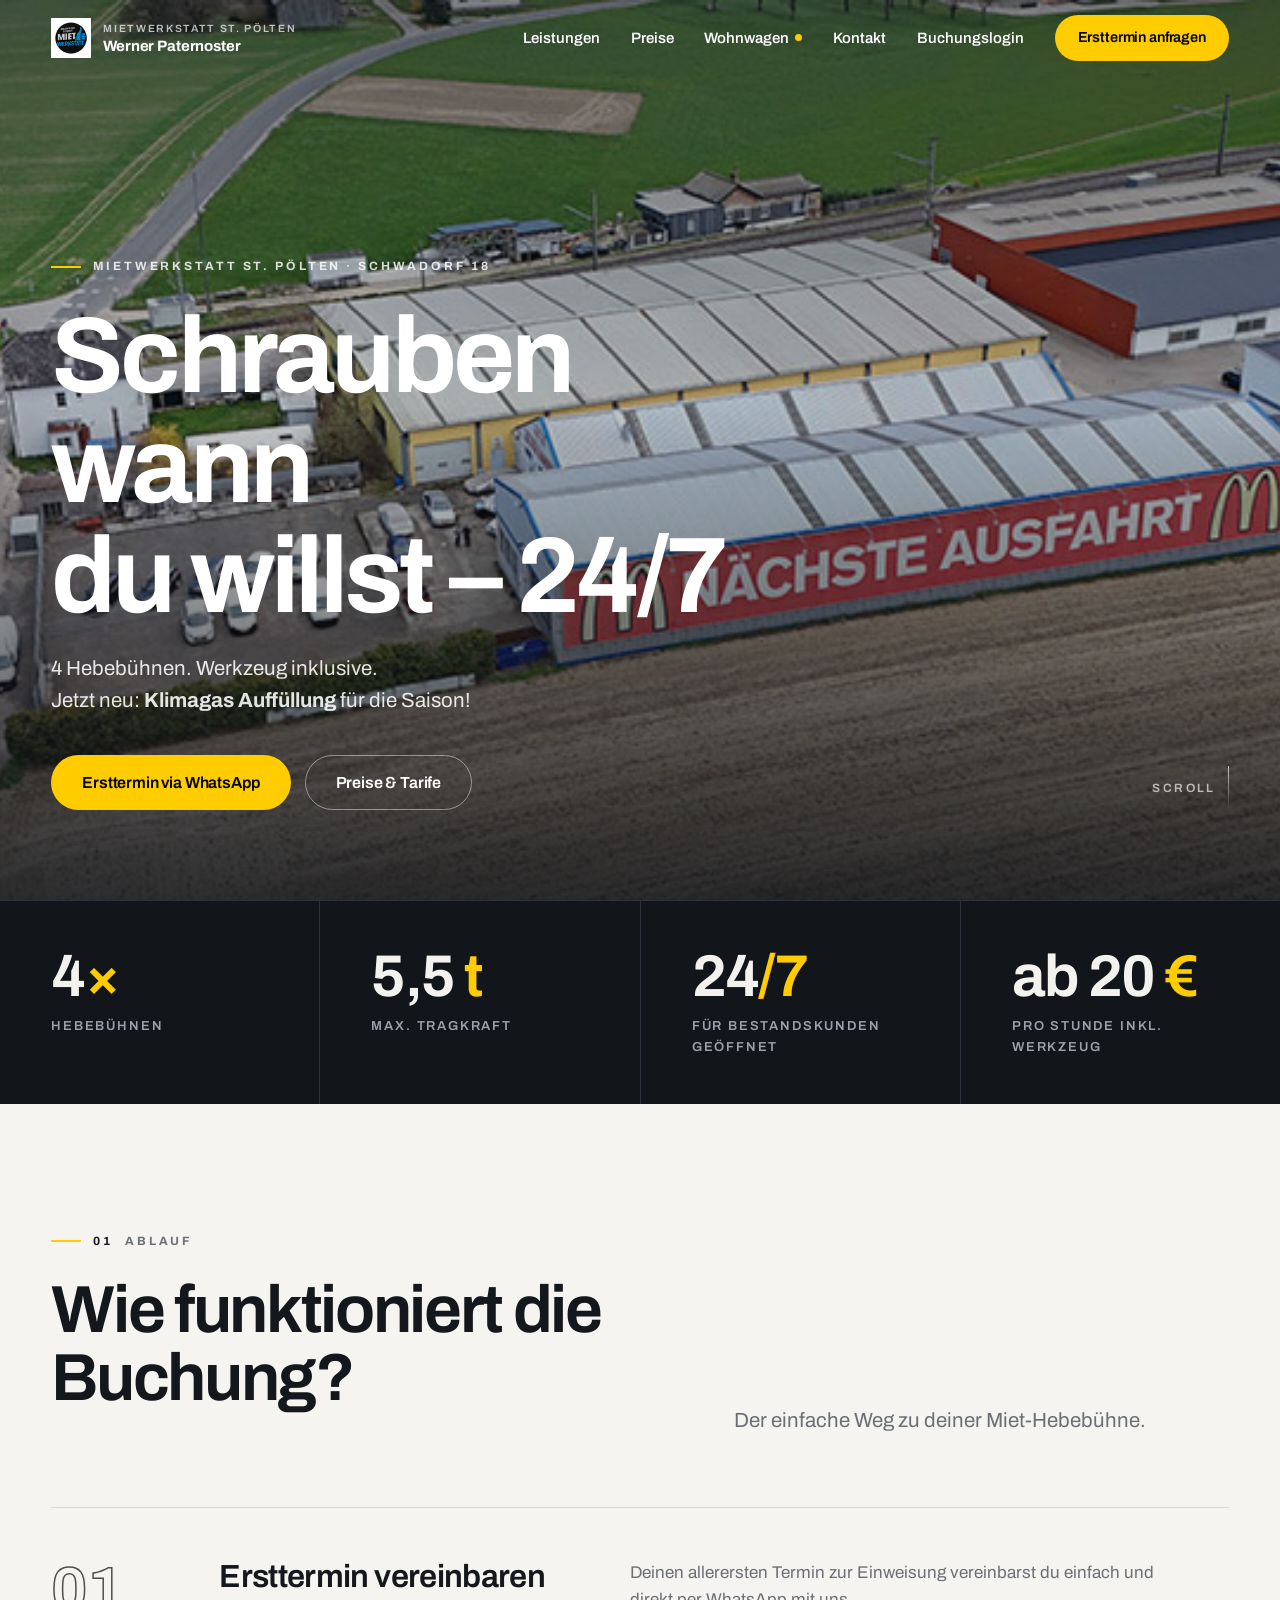
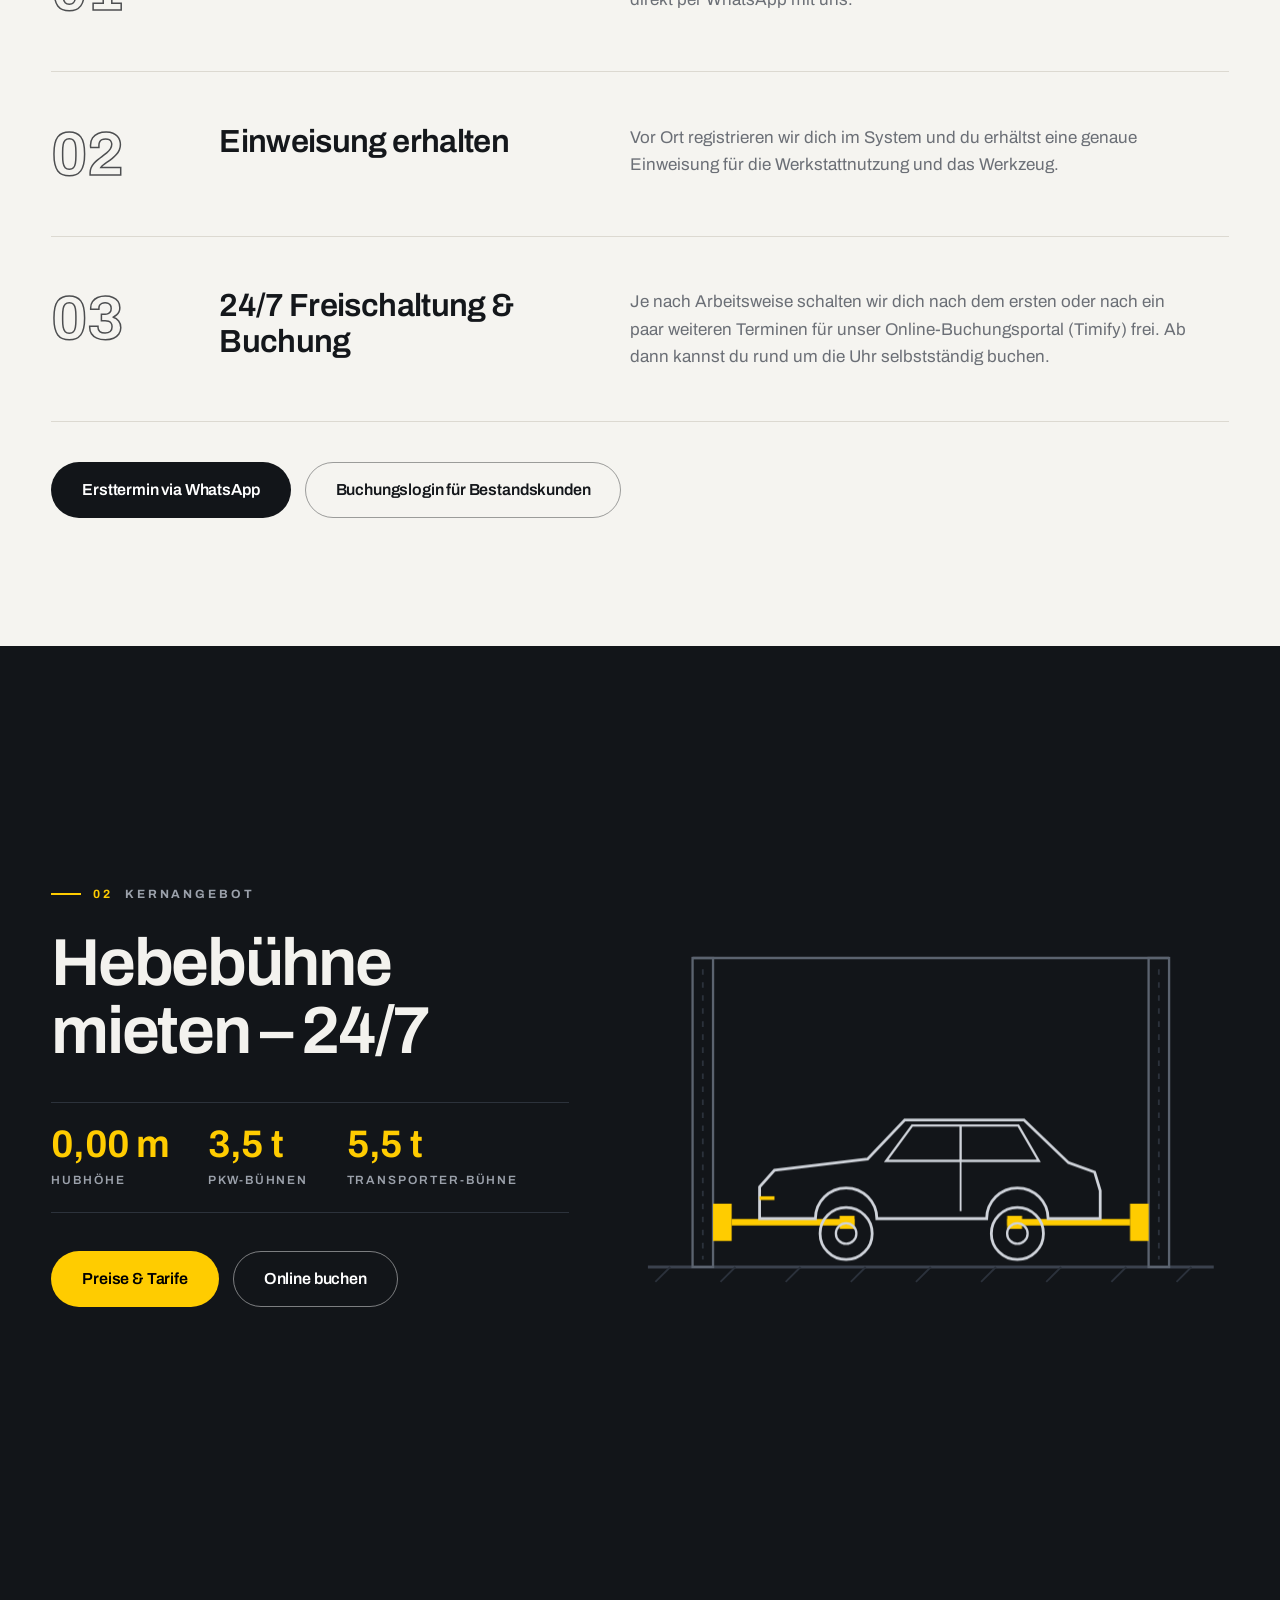
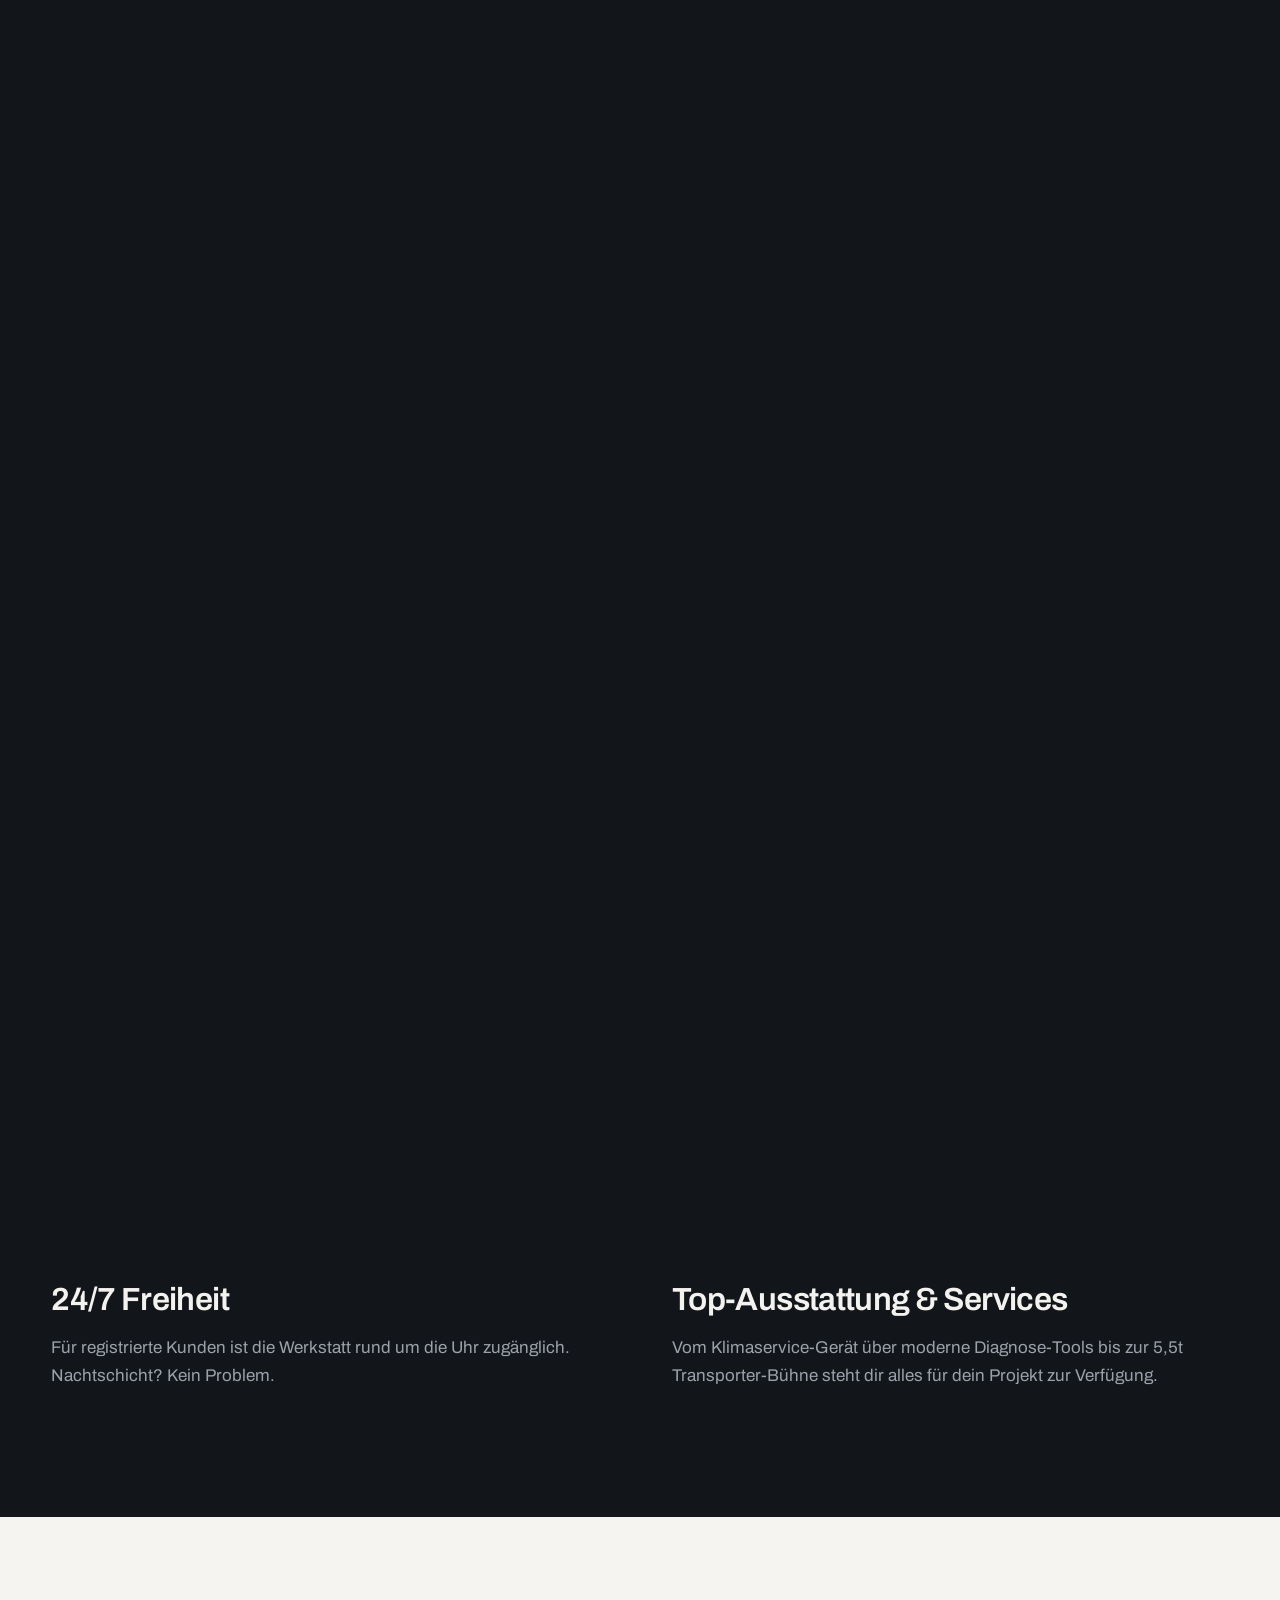
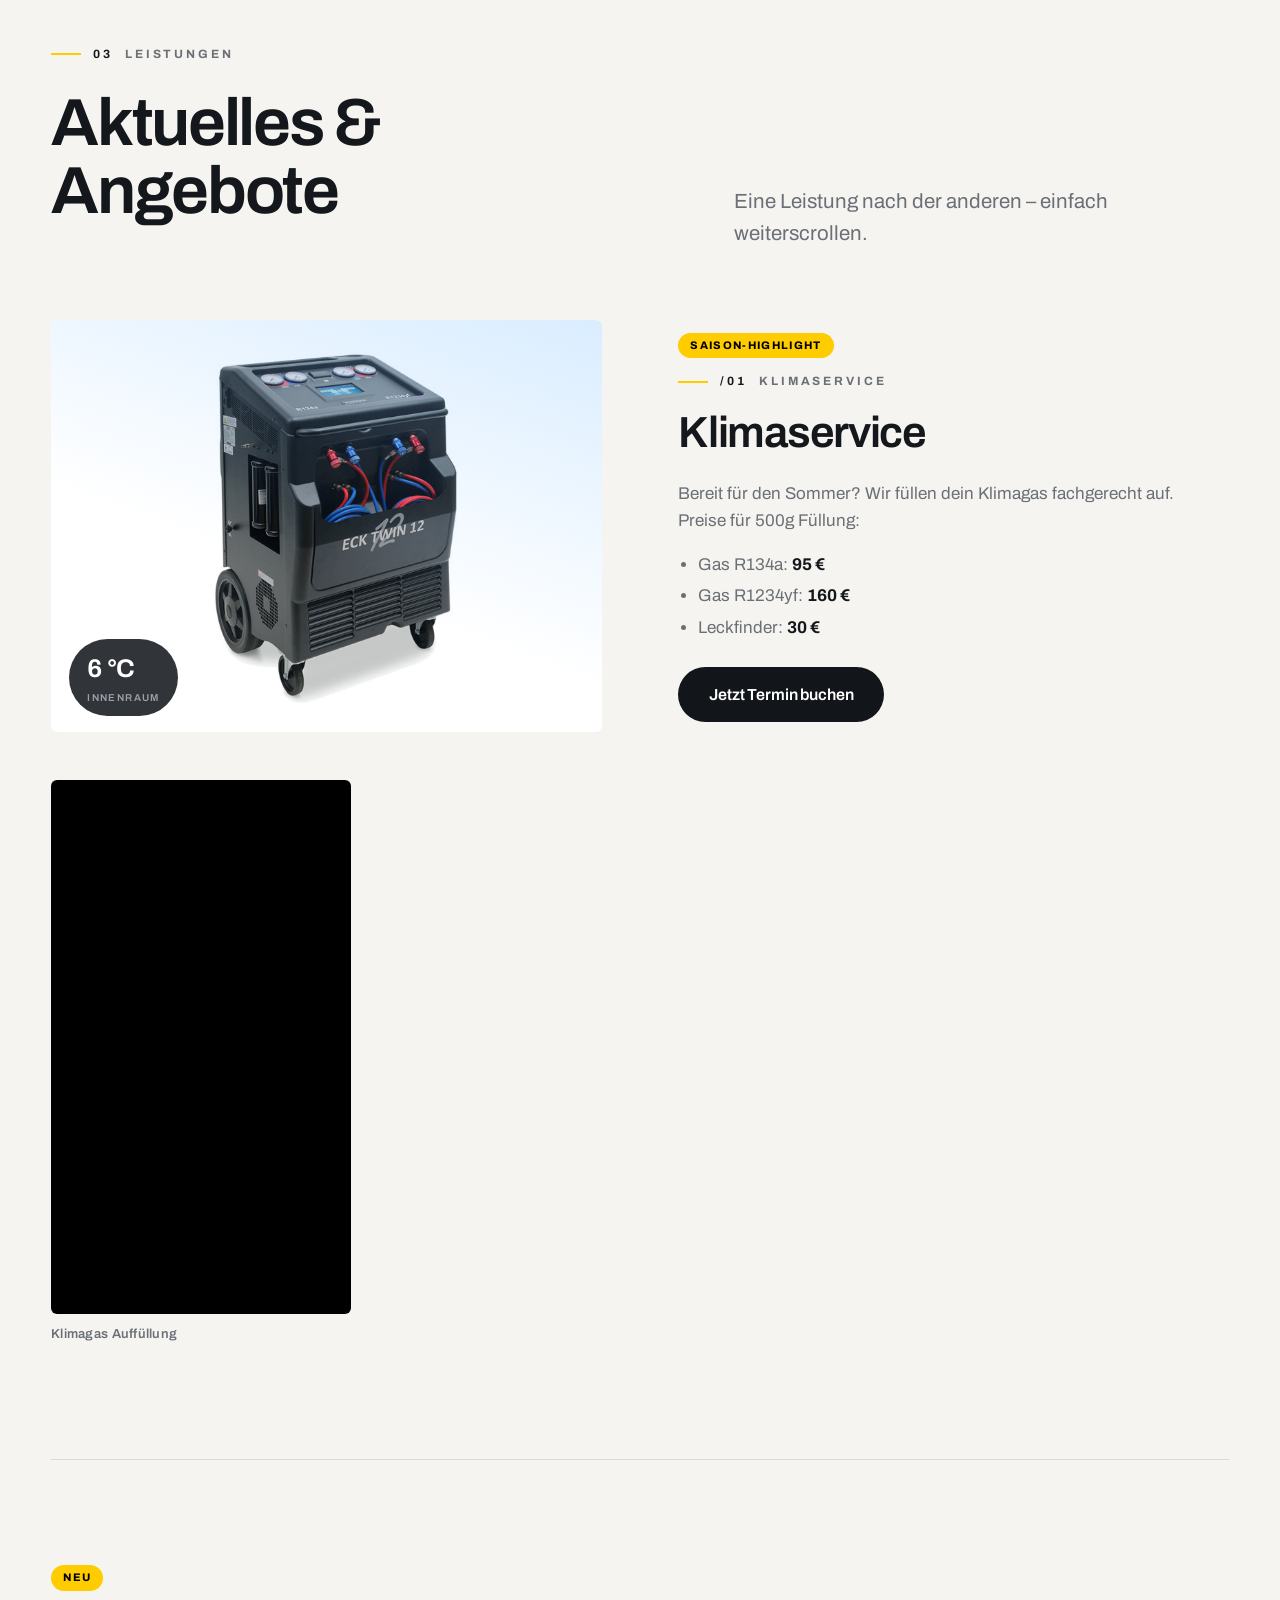
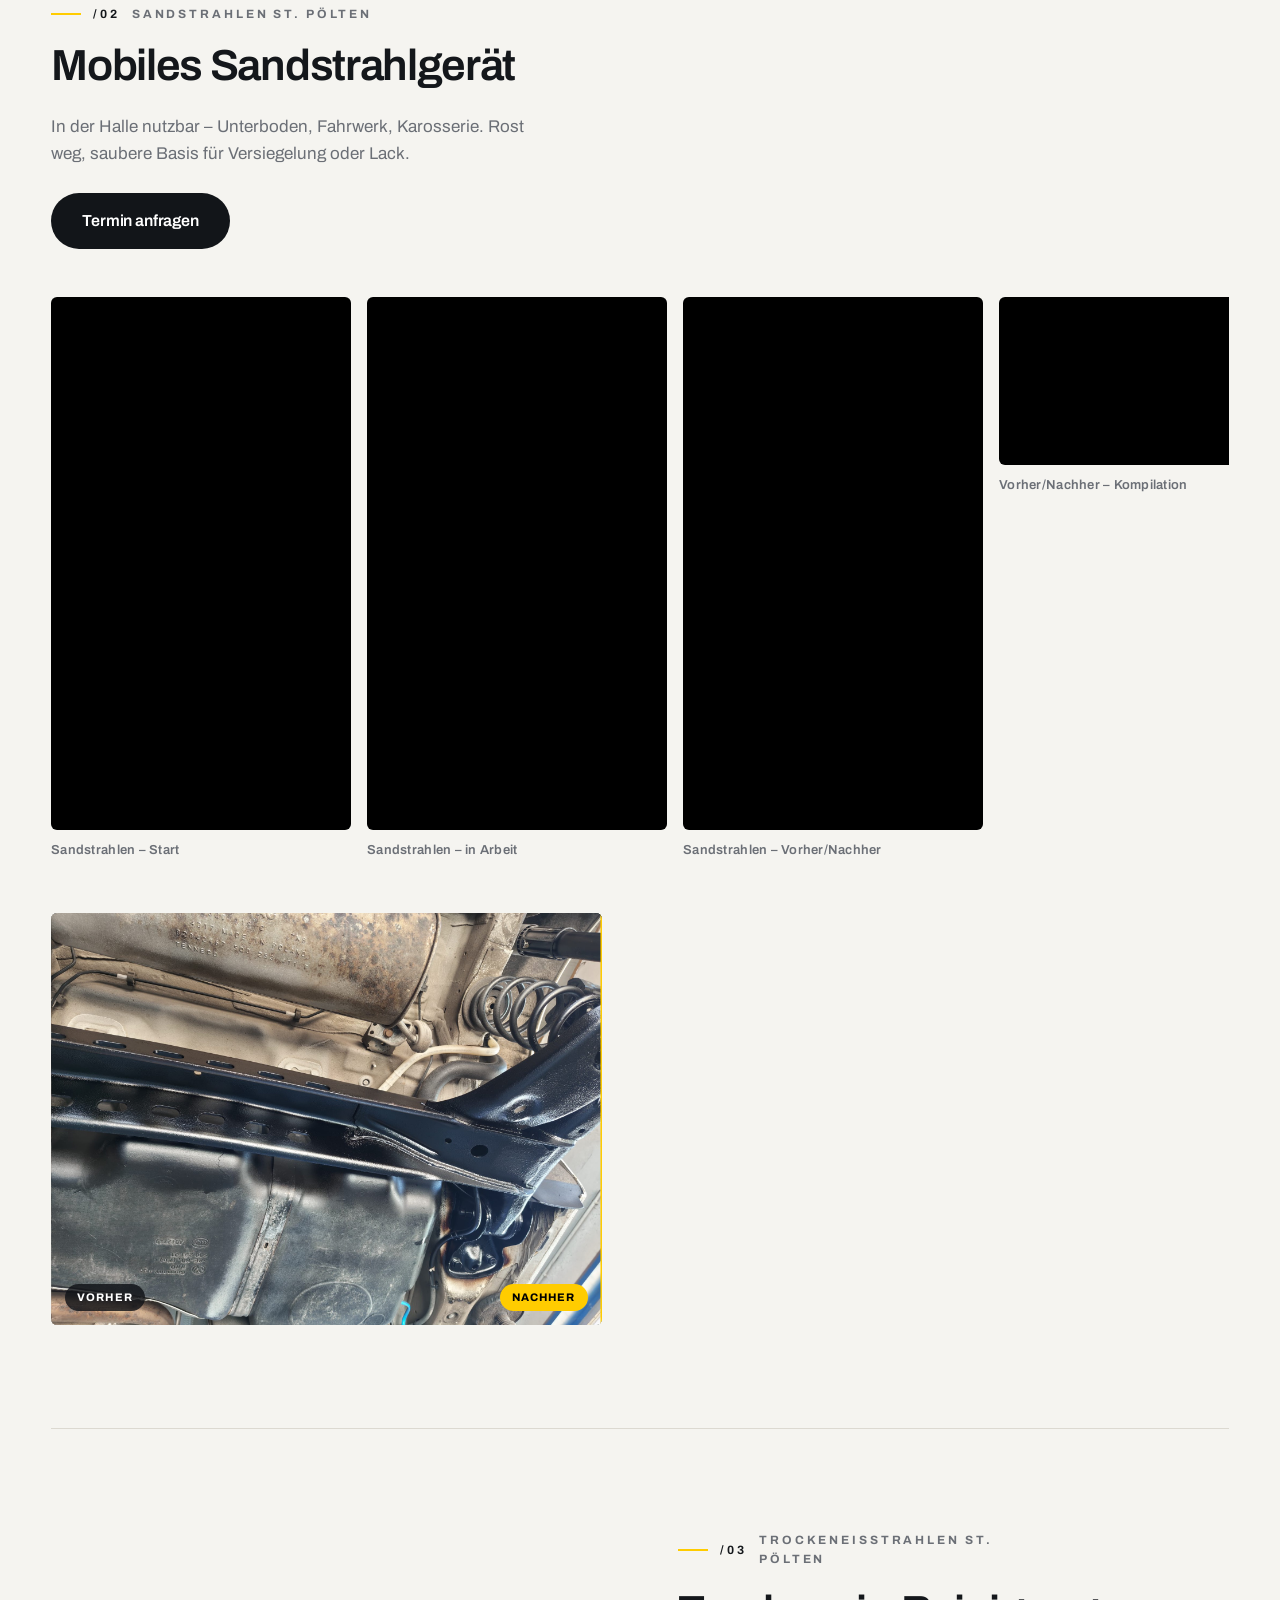
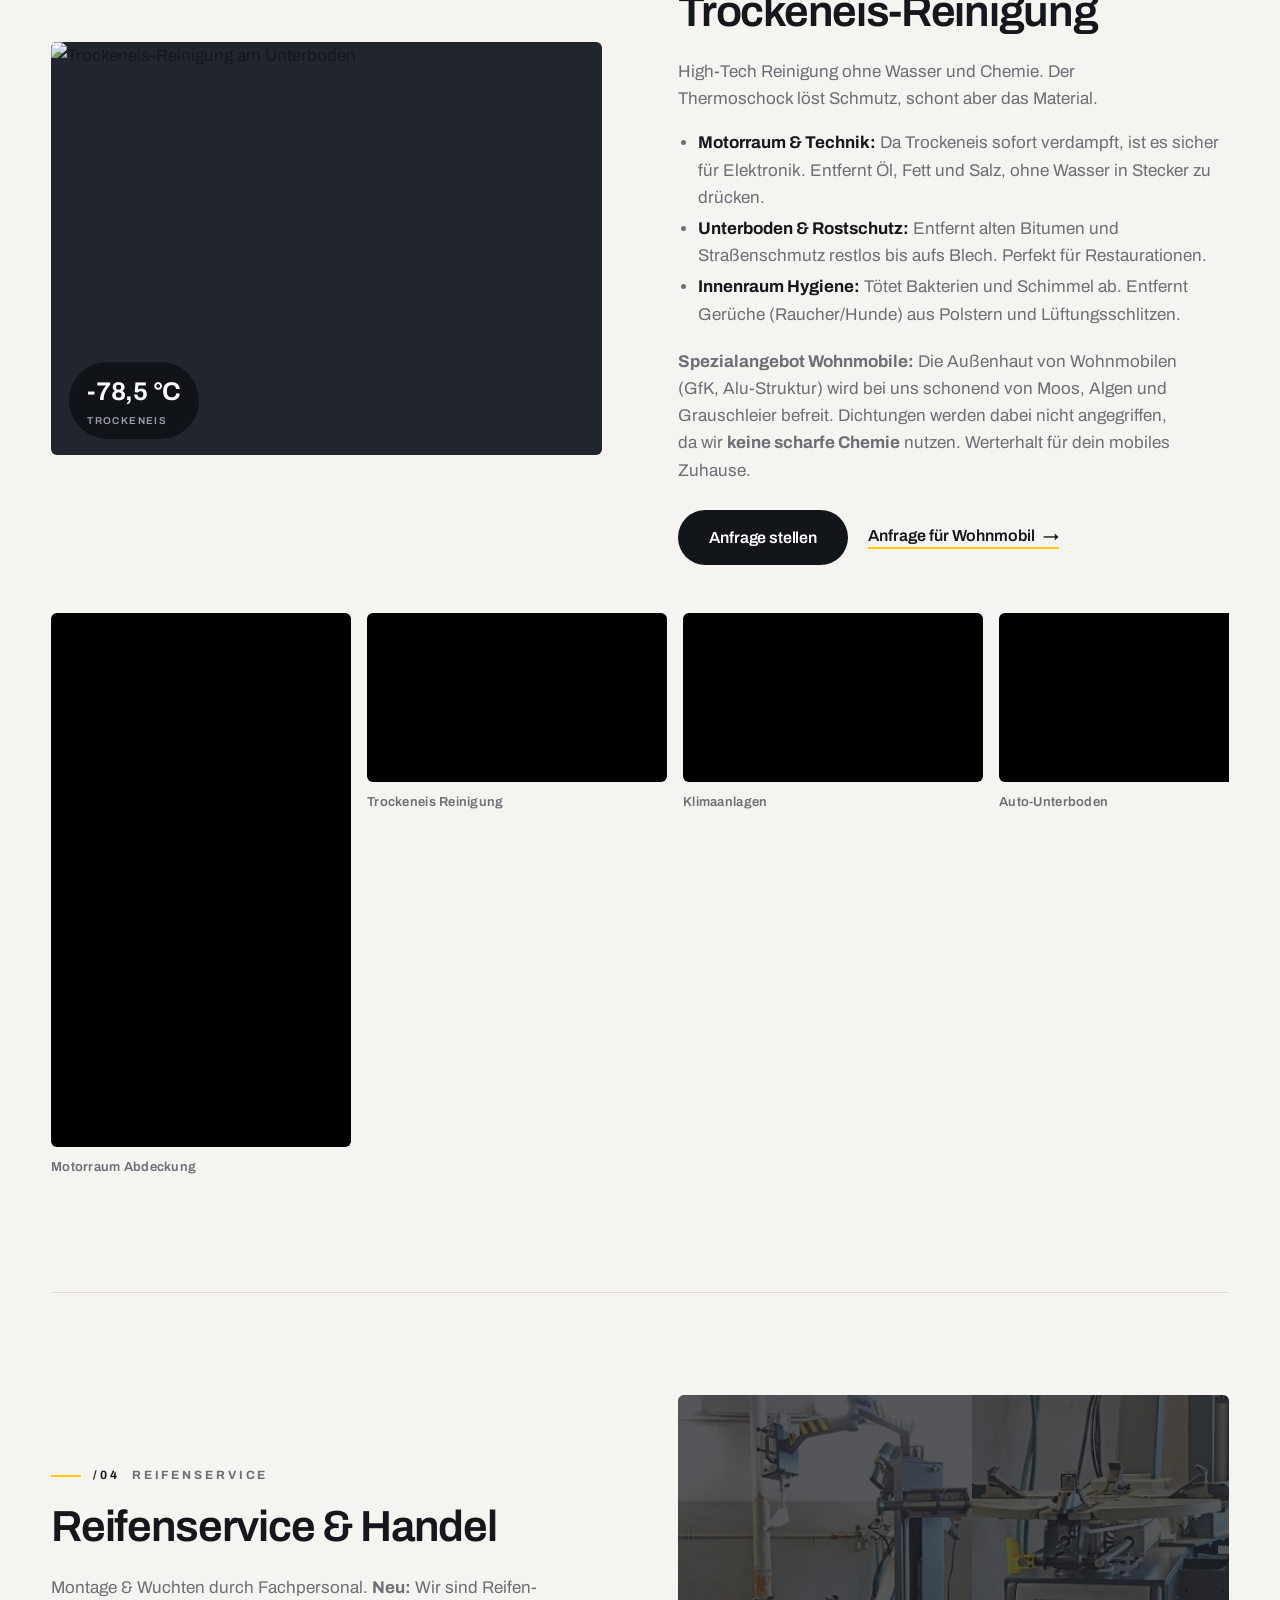
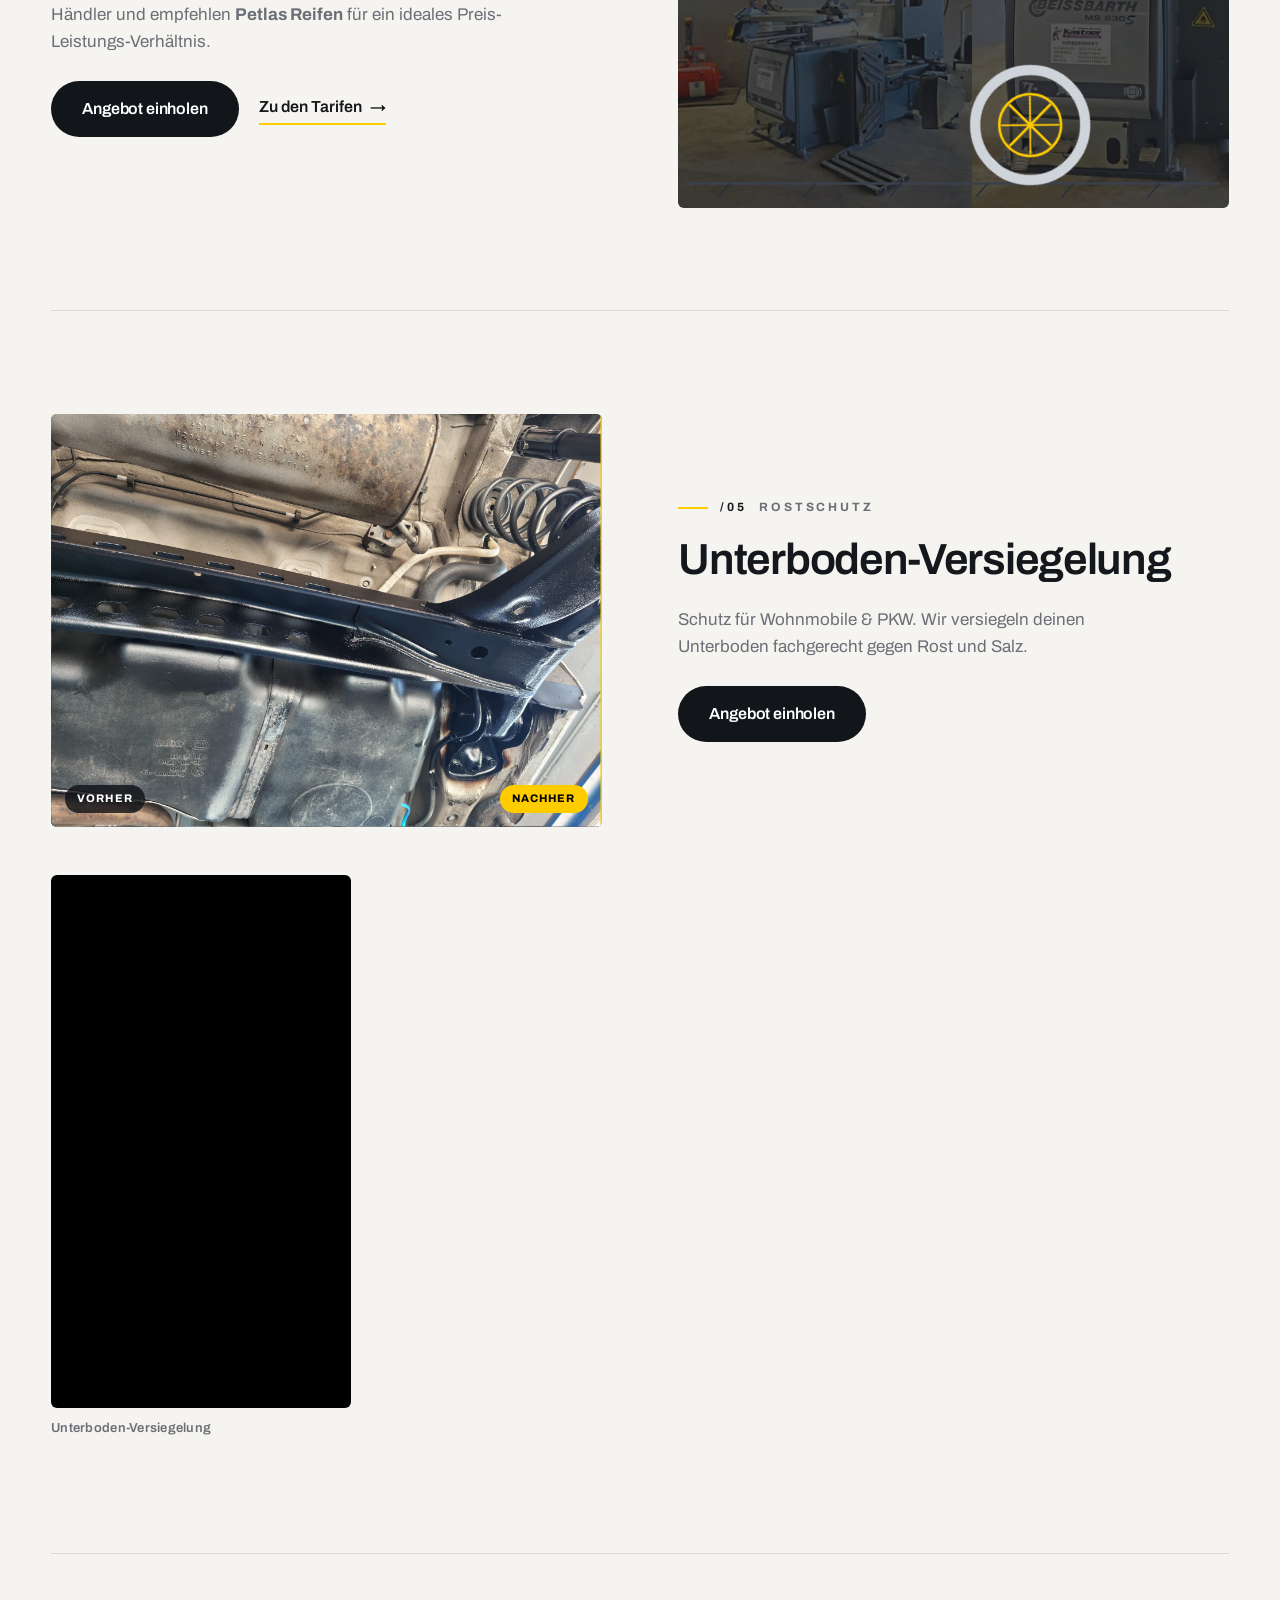
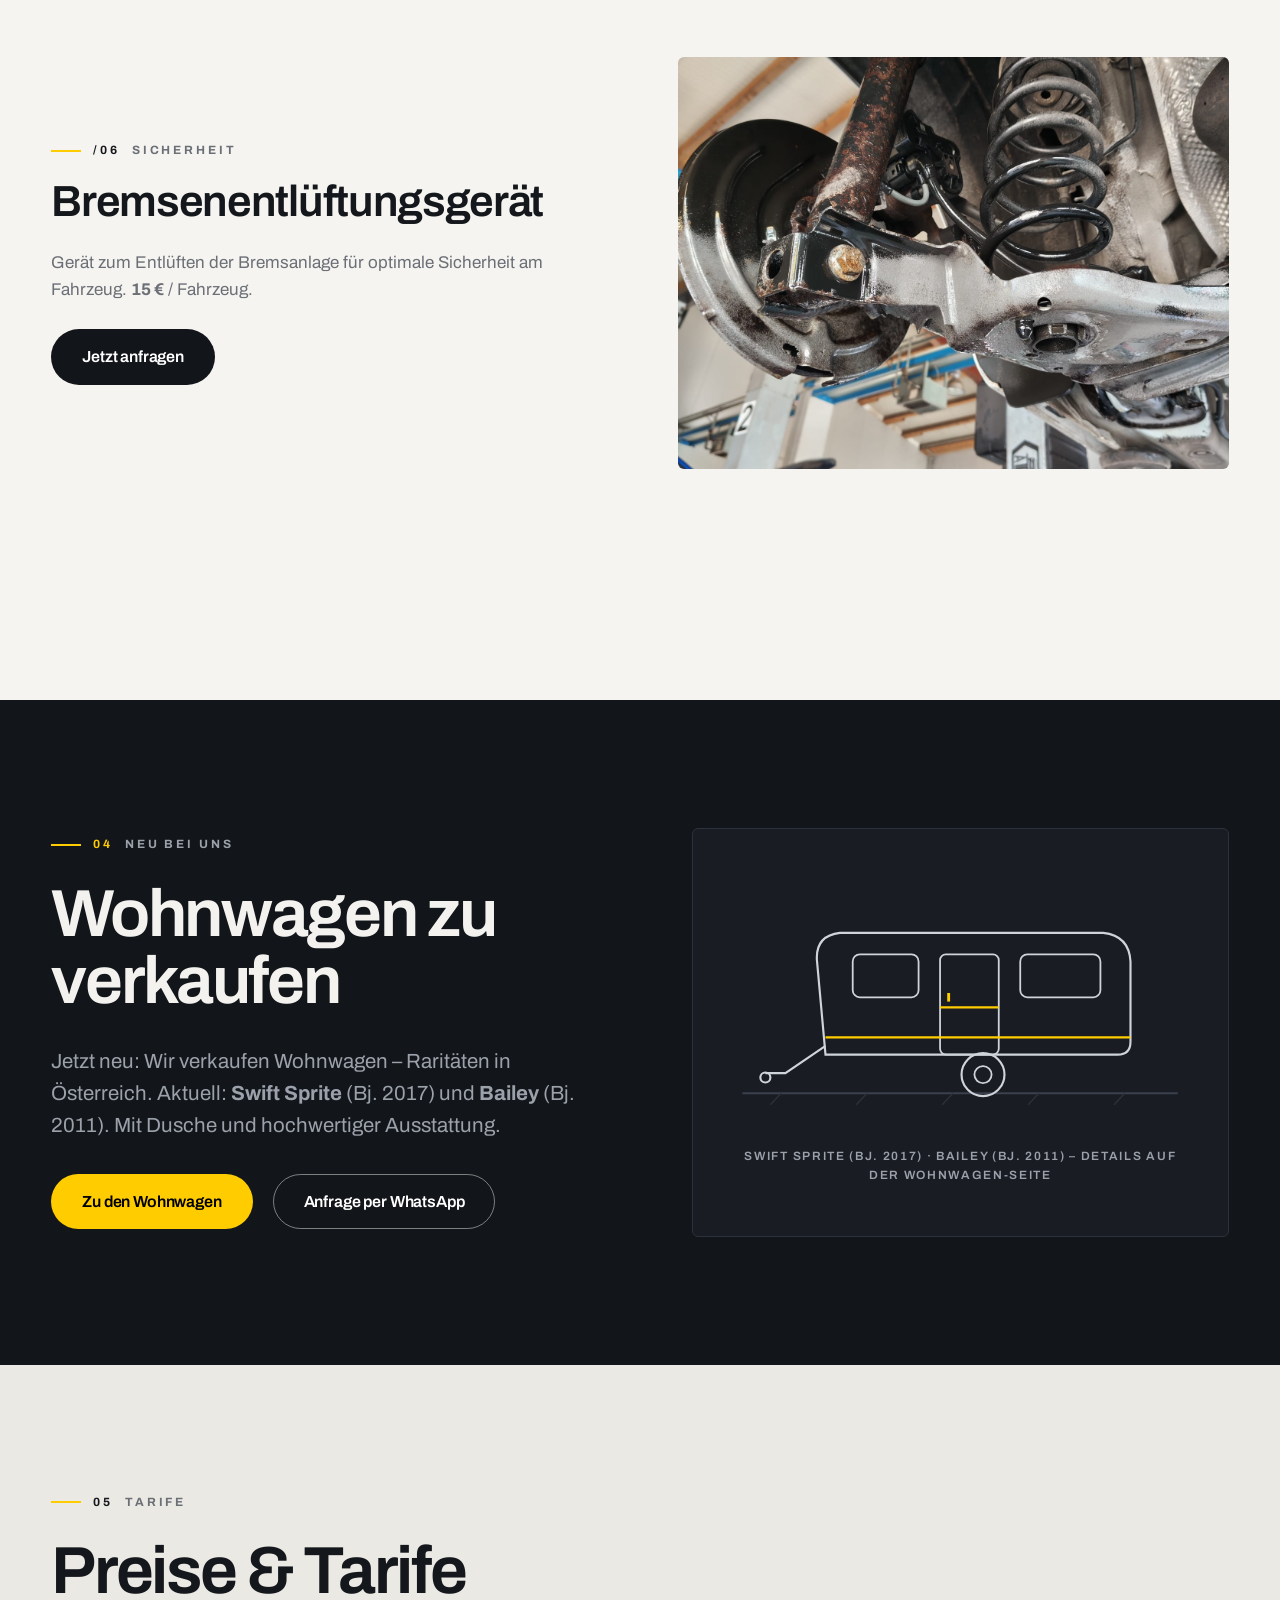
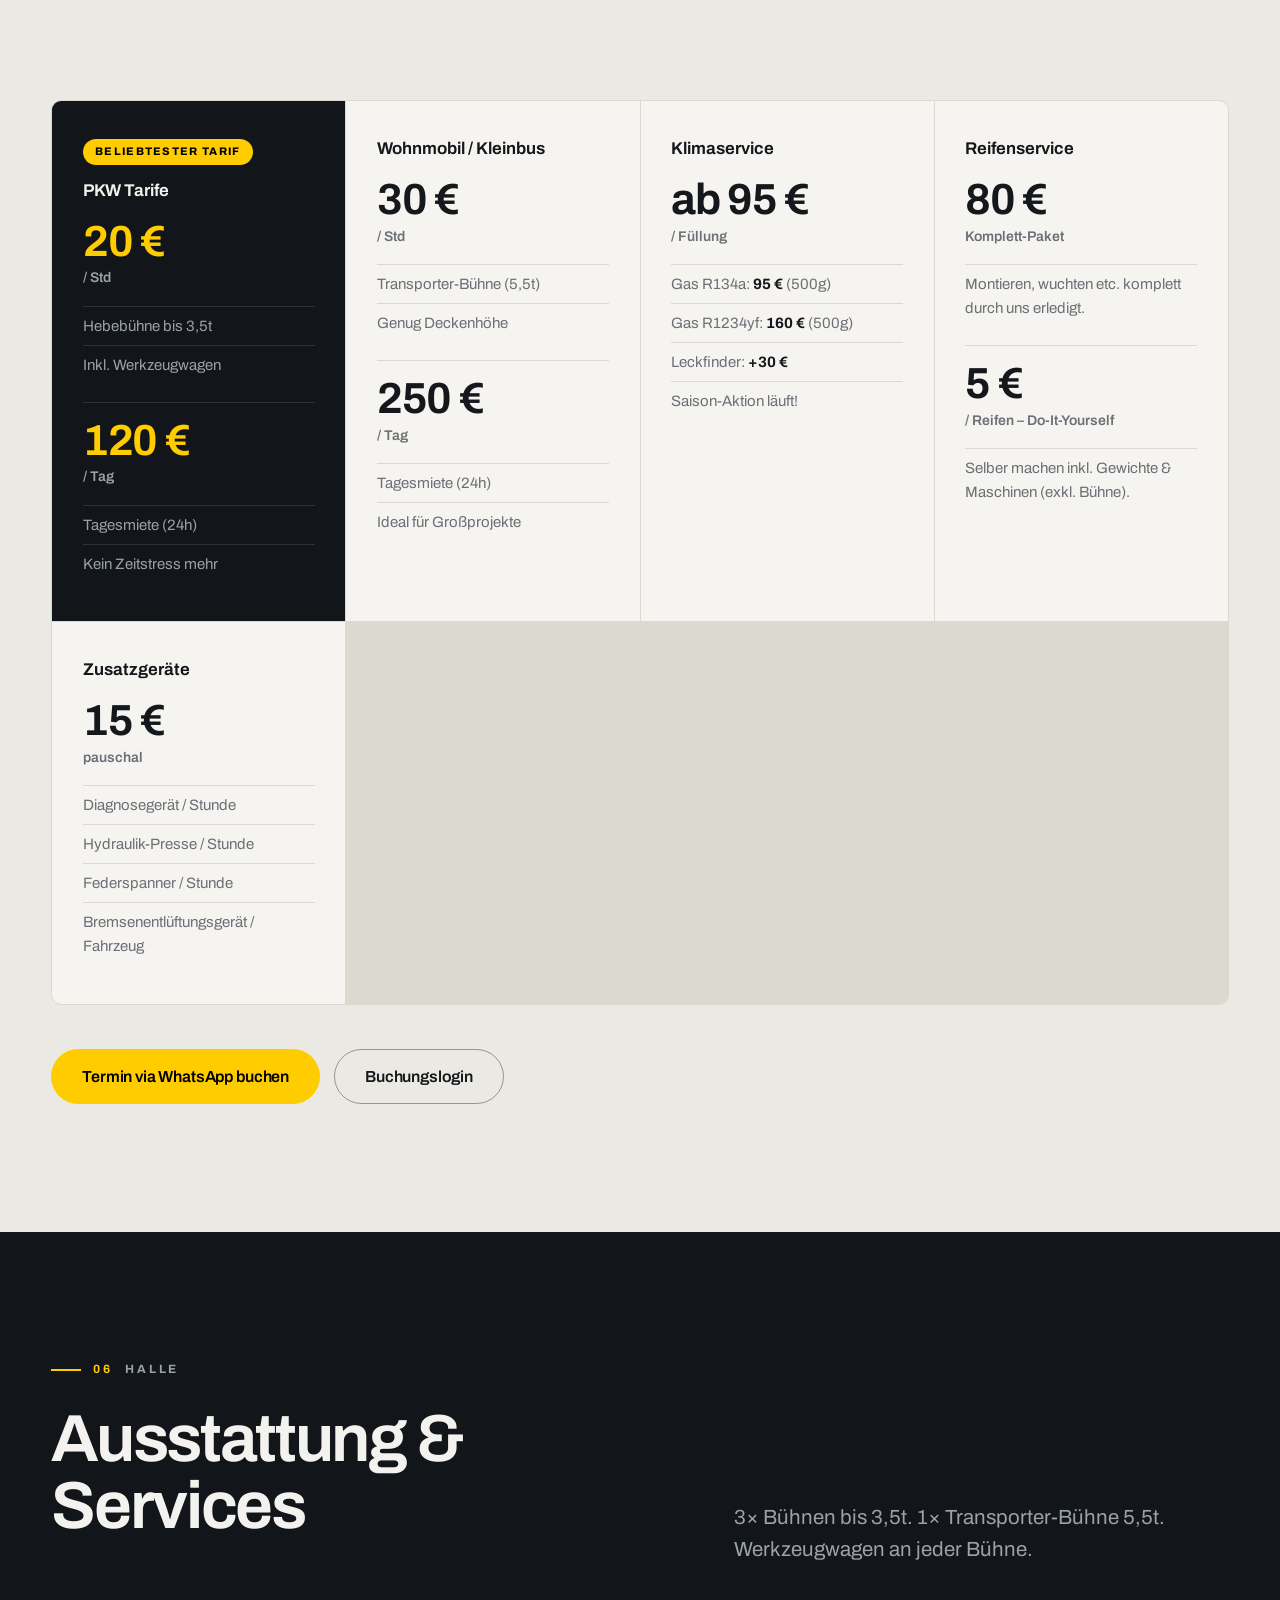
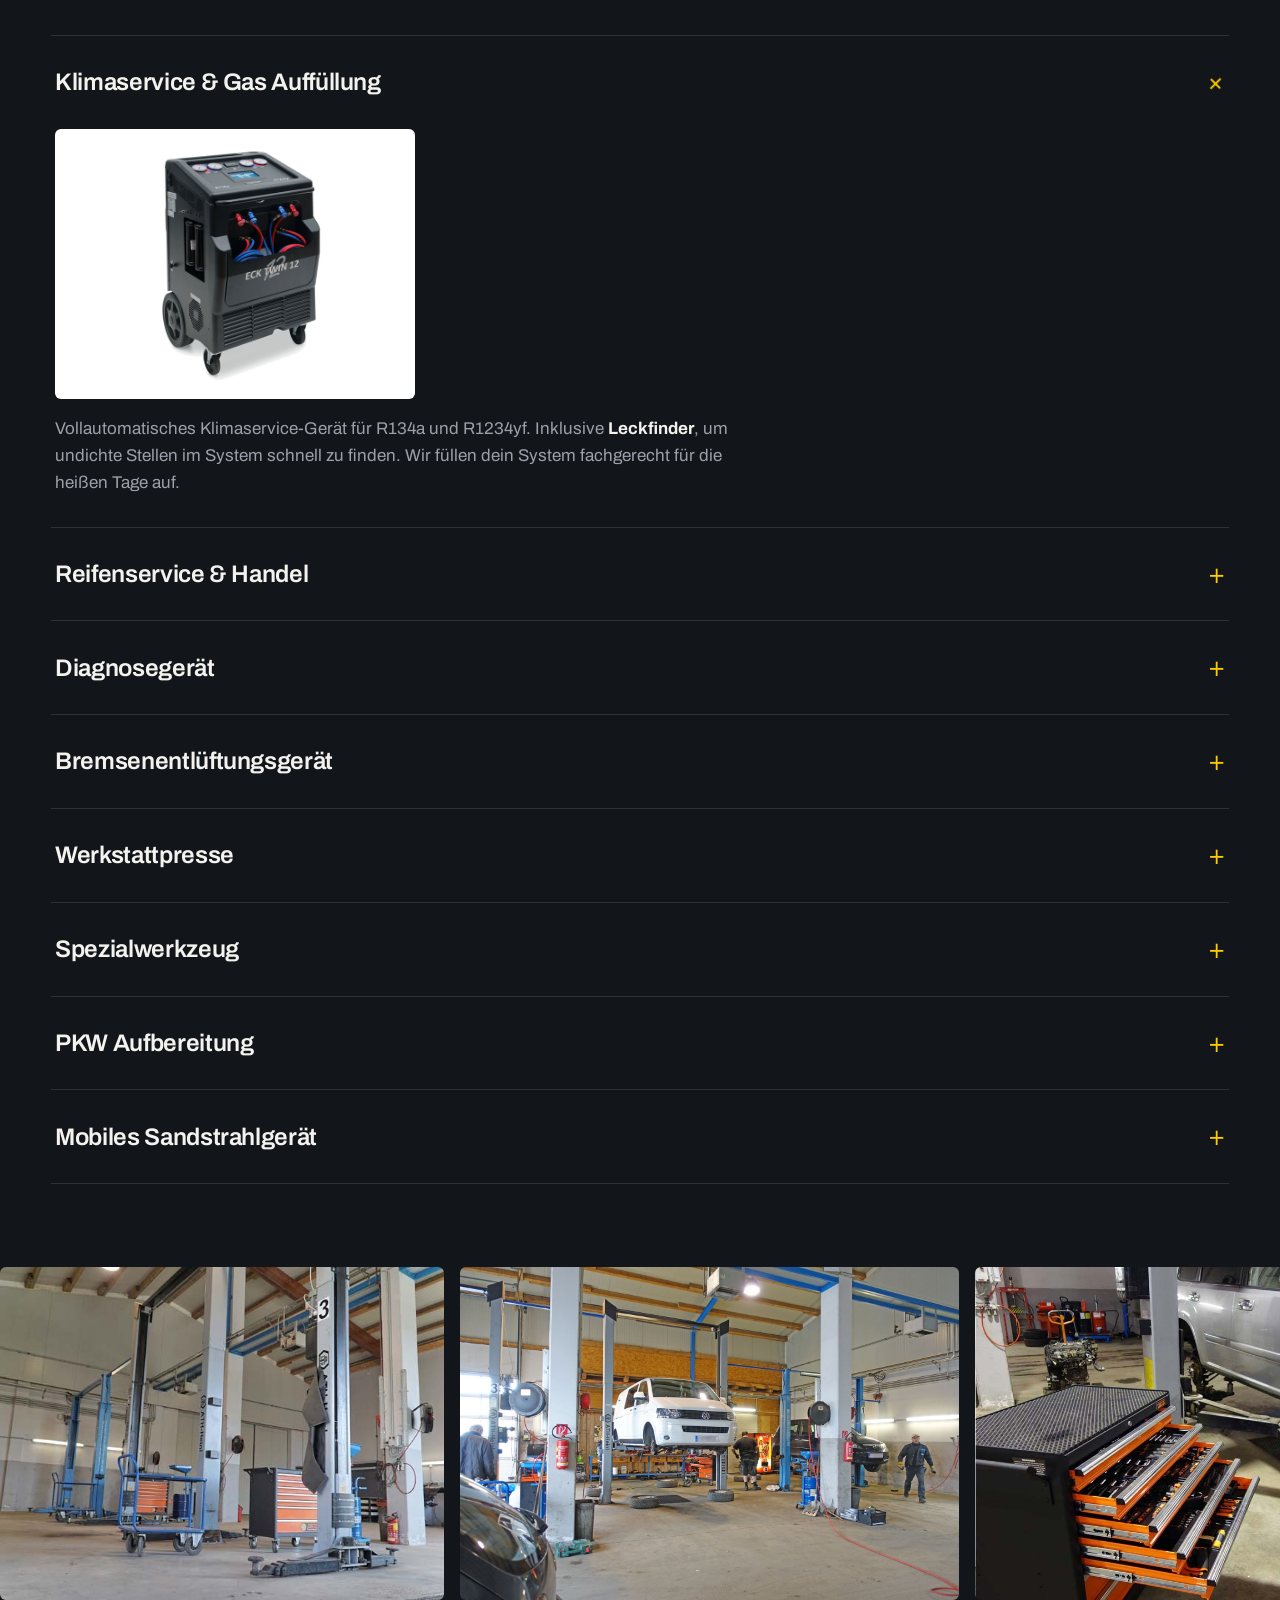
==== commit 97f2c577: "Feedback-Fixes: Animationen starten spaeter, Wohnwagen-Links file-kompatibel, Sprite/Bailey mit Prei" ====
--- a/neu/index.html
+++ b/neu/index.html
@@ -5,7 +5,7 @@
   <meta name="viewport" content="width=device-width, initial-scale=1">
   <title>Mietwerkstatt St. Pölten – Hebebühne mieten 24/7 | Werner Paternoster</title>
   <meta name="description" content="24h Mietwerkstatt in St. Pölten, Schwadorf 18 (Niederösterreich): Hebebühne für PKW und Transporter mieten – rund um die Uhr. Trockeneis-Reinigung, Sandstrahlen, Klimaservice, Reifenservice. Ersttermin einfach per WhatsApp.">
-  <meta name="site-version" content="20260817b">
+  <meta name="site-version" content="20260817c">
   <link rel="canonical" href="https://www.24-stunden-mietwerkstatt.at/">
   <meta property="og:type" content="website">
   <meta property="og:title" content="Mietwerkstatt St. Pölten – Hebebühne mieten 24/7 | Werner Paternoster">
@@ -18,7 +18,7 @@
   <link rel="preconnect" href="https://fonts.googleapis.com">
   <link rel="preconnect" href="https://fonts.gstatic.com" crossorigin>
   <link href="https://fonts.googleapis.com/css2?family=Archivo:wght@400;500;600;700;800&display=swap" rel="stylesheet">
-  <link rel="stylesheet" href="assets/style.css?v=20260817b">
+  <link rel="stylesheet" href="assets/style.css?v=20260817c">
   <script type="application/ld+json">
   {
     "@context": "https://schema.org",
@@ -66,7 +66,7 @@
       <nav class="nav" id="mainNavigation" aria-label="Hauptnavigation">
         <a href="#leistungen">Leistungen</a>
         <a href="#preise">Preise</a>
-        <a href="wohnwagen/" data-ga-nav="wohnwagen">Wohnwagen<span class="nav-new-dot" aria-hidden="true"></span></a>
+        <a href="wohnwagen/index.html" data-ga-nav="wohnwagen">Wohnwagen<span class="nav-new-dot" aria-hidden="true"></span></a>
         <a href="#kontakt">Kontakt</a>
         <a href="#ablauf" class="nav-more">Ablauf</a>
         <a href="#hebebuehne" class="nav-more">Hebebühne</a>
@@ -283,7 +283,7 @@
           <div class="media-scroll" aria-label="Video Klimaservice">
             <article class="media-item">
               <div class="video-embed video-embed--shorts">
-                <iframe src="https://www.youtube-nocookie.com/embed/1KgSf7BAWkA?rel=0" title="Klimagas Auffüllung" allow="accelerometer; autoplay; clipboard-write; encrypted-media; gyroscope; picture-in-picture; web-share" allowfullscreen loading="lazy"></iframe>
+                <iframe src="https://www.youtube-nocookie.com/embed/1KgSf7BAWkA?rel=0" title="Klimagas Auffüllung" allow="accelerometer; autoplay; clipboard-write; encrypted-media; gyroscope; picture-in-picture; web-share" allowfullscreen loading="lazy" referrerpolicy="origin"></iframe>
               </div>
               <p class="media-caption">Klimagas Auffüllung</p>
             </article>
@@ -313,25 +313,25 @@
           <div class="media-scroll" aria-label="Videos Sandstrahlen">
             <article class="media-item">
               <div class="video-embed video-embed--shorts">
-                <iframe src="https://www.youtube-nocookie.com/embed/n_8YZ6dJOBQ?rel=0" title="Sandstrahlen Unterboden – Start" allow="accelerometer; autoplay; clipboard-write; encrypted-media; gyroscope; picture-in-picture; web-share" allowfullscreen loading="lazy"></iframe>
+                <iframe src="https://www.youtube-nocookie.com/embed/n_8YZ6dJOBQ?rel=0" title="Sandstrahlen Unterboden – Start" allow="accelerometer; autoplay; clipboard-write; encrypted-media; gyroscope; picture-in-picture; web-share" allowfullscreen loading="lazy" referrerpolicy="origin"></iframe>
               </div>
               <p class="media-caption">Sandstrahlen – Start</p>
             </article>
             <article class="media-item">
               <div class="video-embed video-embed--shorts">
-                <iframe src="https://www.youtube-nocookie.com/embed/gsJ3tkDTBeM?rel=0" title="Sandstrahlen Unterboden – in Arbeit" allow="accelerometer; autoplay; clipboard-write; encrypted-media; gyroscope; picture-in-picture; web-share" allowfullscreen loading="lazy"></iframe>
+                <iframe src="https://www.youtube-nocookie.com/embed/gsJ3tkDTBeM?rel=0" title="Sandstrahlen Unterboden – in Arbeit" allow="accelerometer; autoplay; clipboard-write; encrypted-media; gyroscope; picture-in-picture; web-share" allowfullscreen loading="lazy" referrerpolicy="origin"></iframe>
               </div>
               <p class="media-caption">Sandstrahlen – in Arbeit</p>
             </article>
             <article class="media-item">
               <div class="video-embed video-embed--shorts">
-                <iframe src="https://www.youtube-nocookie.com/embed/eHRtS35S3W0?rel=0" title="Sandstrahlen Unterboden – Ergebnis" allow="accelerometer; autoplay; clipboard-write; encrypted-media; gyroscope; picture-in-picture; web-share" allowfullscreen loading="lazy"></iframe>
+                <iframe src="https://www.youtube-nocookie.com/embed/eHRtS35S3W0?rel=0" title="Sandstrahlen Unterboden – Ergebnis" allow="accelerometer; autoplay; clipboard-write; encrypted-media; gyroscope; picture-in-picture; web-share" allowfullscreen loading="lazy" referrerpolicy="origin"></iframe>
               </div>
               <p class="media-caption">Sandstrahlen – Vorher/Nachher</p>
             </article>
             <article class="media-item">
               <div class="video-embed video-embed--wide">
-                <iframe src="https://www.youtube-nocookie.com/embed/yetfAoFN90A?rel=0" title="Vorher Nachher Kompilation" allow="accelerometer; autoplay; clipboard-write; encrypted-media; gyroscope; picture-in-picture; web-share" allowfullscreen loading="lazy"></iframe>
+                <iframe src="https://www.youtube-nocookie.com/embed/yetfAoFN90A?rel=0" title="Vorher Nachher Kompilation" allow="accelerometer; autoplay; clipboard-write; encrypted-media; gyroscope; picture-in-picture; web-share" allowfullscreen loading="lazy" referrerpolicy="origin"></iframe>
               </div>
               <p class="media-caption">Vorher/Nachher – Kompilation</p>
             </article>
@@ -364,31 +364,31 @@
           <div class="media-scroll" aria-label="Videos Trockeneis-Reinigung">
             <article class="media-item">
               <div class="video-embed video-embed--shorts">
-                <iframe src="https://www.youtube-nocookie.com/embed/q_X-nAyXZ40?rel=0" title="Motorraum Abdeckung Trockeneis Reinigung" allow="accelerometer; autoplay; clipboard-write; encrypted-media; gyroscope; picture-in-picture; web-share" allowfullscreen loading="lazy"></iframe>
+                <iframe src="https://www.youtube-nocookie.com/embed/q_X-nAyXZ40?rel=0" title="Motorraum Abdeckung Trockeneis Reinigung" allow="accelerometer; autoplay; clipboard-write; encrypted-media; gyroscope; picture-in-picture; web-share" allowfullscreen loading="lazy" referrerpolicy="origin"></iframe>
               </div>
               <p class="media-caption">Motorraum Abdeckung</p>
             </article>
             <article class="media-item">
               <div class="video-embed video-embed--wide">
-                <iframe src="https://www.youtube-nocookie.com/embed/PNSdLFRYj08?rel=0" title="Trockeneis Reinigung" allow="accelerometer; autoplay; clipboard-write; encrypted-media; gyroscope; picture-in-picture; web-share" allowfullscreen loading="lazy"></iframe>
+                <iframe src="https://www.youtube-nocookie.com/embed/PNSdLFRYj08?rel=0" title="Trockeneis Reinigung" allow="accelerometer; autoplay; clipboard-write; encrypted-media; gyroscope; picture-in-picture; web-share" allowfullscreen loading="lazy" referrerpolicy="origin"></iframe>
               </div>
               <p class="media-caption">Trockeneis Reinigung</p>
             </article>
             <article class="media-item">
               <div class="video-embed video-embed--wide">
-                <iframe src="https://www.youtube-nocookie.com/embed/2qb9rLZB5gQ?rel=0" title="Klimaanlagen Trockeneis Reinigung" allow="accelerometer; autoplay; clipboard-write; encrypted-media; gyroscope; picture-in-picture; web-share" allowfullscreen loading="lazy"></iframe>
+                <iframe src="https://www.youtube-nocookie.com/embed/2qb9rLZB5gQ?rel=0" title="Klimaanlagen Trockeneis Reinigung" allow="accelerometer; autoplay; clipboard-write; encrypted-media; gyroscope; picture-in-picture; web-share" allowfullscreen loading="lazy" referrerpolicy="origin"></iframe>
               </div>
               <p class="media-caption">Klimaanlagen</p>
             </article>
             <article class="media-item">
               <div class="video-embed video-embed--wide">
-                <iframe src="https://www.youtube-nocookie.com/embed/leCB6bQQiNM?rel=0" title="Trockeneis Reinigung am Auto-Unterboden" allow="accelerometer; autoplay; clipboard-write; encrypted-media; gyroscope; picture-in-picture; web-share" allowfullscreen loading="lazy"></iframe>
+                <iframe src="https://www.youtube-nocookie.com/embed/leCB6bQQiNM?rel=0" title="Trockeneis Reinigung am Auto-Unterboden" allow="accelerometer; autoplay; clipboard-write; encrypted-media; gyroscope; picture-in-picture; web-share" allowfullscreen loading="lazy" referrerpolicy="origin"></iframe>
               </div>
               <p class="media-caption">Auto-Unterboden</p>
             </article>
             <article class="media-item">
               <div class="video-embed video-embed--shorts">
-                <iframe src="https://www.youtube-nocookie.com/embed/kruN152biVA?rel=0" title="Trockeneis Reinigung" allow="accelerometer; autoplay; clipboard-write; encrypted-media; gyroscope; picture-in-picture; web-share" allowfullscreen loading="lazy"></iframe>
+                <iframe src="https://www.youtube-nocookie.com/embed/kruN152biVA?rel=0" title="Trockeneis Reinigung" allow="accelerometer; autoplay; clipboard-write; encrypted-media; gyroscope; picture-in-picture; web-share" allowfullscreen loading="lazy" referrerpolicy="origin"></iframe>
               </div>
               <p class="media-caption">Trockeneis-Reinigung</p>
             </article>
@@ -456,7 +456,7 @@
           <div class="media-scroll" aria-label="Video Unterboden-Versiegelung">
             <article class="media-item">
               <div class="video-embed video-embed--shorts">
-                <iframe src="https://www.youtube-nocookie.com/embed/0kEtYT9NDHM?rel=0" title="Unterboden Versiegelung" allow="accelerometer; autoplay; clipboard-write; encrypted-media; gyroscope; picture-in-picture; web-share" allowfullscreen loading="lazy"></iframe>
+                <iframe src="https://www.youtube-nocookie.com/embed/0kEtYT9NDHM?rel=0" title="Unterboden Versiegelung" allow="accelerometer; autoplay; clipboard-write; encrypted-media; gyroscope; picture-in-picture; web-share" allowfullscreen loading="lazy" referrerpolicy="origin"></iframe>
               </div>
               <p class="media-caption">Unterboden-Versiegelung</p>
             </article>
@@ -488,10 +488,10 @@
         <div class="caravan-teaser">
           <div>
             <p class="eyebrow"><span class="idx">04</span> Neu bei uns</p>
-            <h2 class="tr"><span class="tr-inner">Wohnwagen – Swift</span></h2>
-            <p class="lead">Jetzt neu: Wir verkaufen Wohnwagen der Marke Swift – Raritäten in Österreich. Mit Dusche und hochwertiger Ausstattung.</p>
+            <h2 class="tr"><span class="tr-inner">Wohnwagen zu verkaufen</span></h2>
+            <p class="lead">Jetzt neu: Wir verkaufen Wohnwagen – Raritäten in Österreich. Aktuell: <strong>Swift Sprite</strong> (Bj. 2017) und <strong>Bailey</strong> (Bj. 2011). Mit Dusche und hochwertiger Ausstattung.</p>
             <div class="svc-cta" style="margin-top: 32px;">
-              <a class="btn btn-primary" href="wohnwagen/" data-ga-nav="wohnwagen" data-ga-cta="wohnwagen_seite" data-ga-location="teaser">Zu den Wohnwagen</a>
+              <a class="btn btn-primary" href="wohnwagen/index.html" data-ga-nav="wohnwagen" data-ga-cta="wohnwagen_seite" data-ga-location="teaser">Zu den Wohnwagen</a>
               <button class="btn btn-outline-light" onclick="openModal('whatsappModal')" data-ga-cta="wohnwagen_anfrage" data-ga-location="teaser">Anfrage per WhatsApp</button>
             </div>
           </div>
@@ -526,7 +526,7 @@
                 <line x1="132" y1="238" x2="558" y2="238" stroke-width="3"/>
               </g>
             </svg>
-            <p class="caravan-note">Fotos folgen – aktuelle Modelle auf Anfrage</p>
+            <p class="caravan-note">Swift Sprite (Bj. 2017) · Bailey (Bj. 2011) – Details auf der Wohnwagen-Seite</p>
           </div>
         </div>
       </div>
@@ -859,7 +859,7 @@
           <a href="#leistungen">Leistungen</a>
           <a href="#preise">Preise</a>
           <a href="#faq">Häufige Fragen</a>
-          <a href="wohnwagen/" data-ga-nav="wohnwagen">Wohnwagen – Swift</a>
+          <a href="wohnwagen/index.html" data-ga-nav="wohnwagen">Wohnwagen – Sprite &amp; Bailey</a>
           <a href="#impressum">Impressum</a>
         </div>
         <div>
@@ -914,6 +914,6 @@
     </div>
   </div>
 
-  <script src="assets/main.js?v=20260817b"></script>
+  <script src="assets/main.js?v=20260817c"></script>
 </body>
 </html>
--- a/neu/assets/style.css
+++ b/neu/assets/style.css
@@ -1479,16 +1479,27 @@
 .feature-item h3 { font-size: 17px; font-weight: 650; letter-spacing: 0; margin-bottom: 10px; }
 .feature-item p { margin: 0; font-size: 15px; color: var(--muted-light); }
 
-.caravan-gallery {
+/* Modell-Karten (Wohnwagen-Verkauf) */
+.model-grid {
   display: grid;
-  grid-template-columns: repeat(auto-fill, minmax(260px, 1fr));
-  gap: 14px;
-}
-
-.caravan-gallery .ph {
-  aspect-ratio: 4 / 3;
-  border: 1px dashed var(--line-dark);
-  border-radius: 6px;
+  grid-template-columns: 1fr 1fr;
+  gap: clamp(20px, 3vw, 36px);
+}
+
+@media (max-width: 820px) { .model-grid { grid-template-columns: 1fr; } }
+
+.model-card {
+  border: 1px solid var(--line-light);
+  border-radius: 14px;
+  overflow: hidden;
+  background: #fff;
+  display: flex;
+  flex-direction: column;
+}
+
+.model-media {
+  position: relative;
+  aspect-ratio: 16 / 10;
   background: var(--ink-3);
   display: flex;
   align-items: center;
@@ -1502,6 +1513,81 @@
   letter-spacing: 0.12em;
 }
 
+.model-media video {
+  position: absolute;
+  inset: 0;
+  width: 100%;
+  height: 100%;
+  object-fit: cover;
+  background: #000;
+}
+
+.model-body {
+  padding: 26px 26px 30px;
+  display: flex;
+  flex-direction: column;
+  gap: 8px;
+  flex: 1;
+}
+
+.model-body h3 { margin: 0; }
+
+.model-meta {
+  font-size: 12.5px;
+  font-weight: 700;
+  text-transform: uppercase;
+  letter-spacing: 0.12em;
+  color: var(--muted-light);
+}
+
+.model-price {
+  font-size: clamp(30px, 3.2vw, 42px);
+  font-weight: 660;
+  letter-spacing: -0.03em;
+  line-height: 1.1;
+  font-variant-numeric: tabular-nums;
+}
+
+.model-price small {
+  display: block;
+  font-size: 13px;
+  font-weight: 600;
+  letter-spacing: 0.02em;
+  color: var(--muted-light);
+  margin-top: 4px;
+}
+
+.model-body p { color: var(--muted-light); font-size: 15.5px; margin: 6px 0 14px; }
+
+.model-body .btn { margin-top: auto; align-self: flex-start; }
+
+.section--dark .feature-list { background: var(--line-dark); border-color: var(--line-dark); }
+.section--dark .feature-item { background: var(--ink-2); }
+.section--dark .feature-item p { color: var(--muted-dark); }
+
+.caravan-gallery {
+  display: grid;
+  grid-template-columns: repeat(auto-fill, minmax(260px, 1fr));
+  gap: 14px;
+}
+
+.caravan-gallery .ph {
+  aspect-ratio: 4 / 3;
+  border: 1px dashed var(--line-dark);
+  border-radius: 6px;
+  background: var(--ink-3);
+  display: flex;
+  align-items: center;
+  justify-content: center;
+  text-align: center;
+  padding: 16px;
+  color: var(--muted-dark);
+  font-size: 12px;
+  font-weight: 600;
+  text-transform: uppercase;
+  letter-spacing: 0.12em;
+}
+
 .breadcrumb {
   font-size: 12px;
   font-weight: 600;
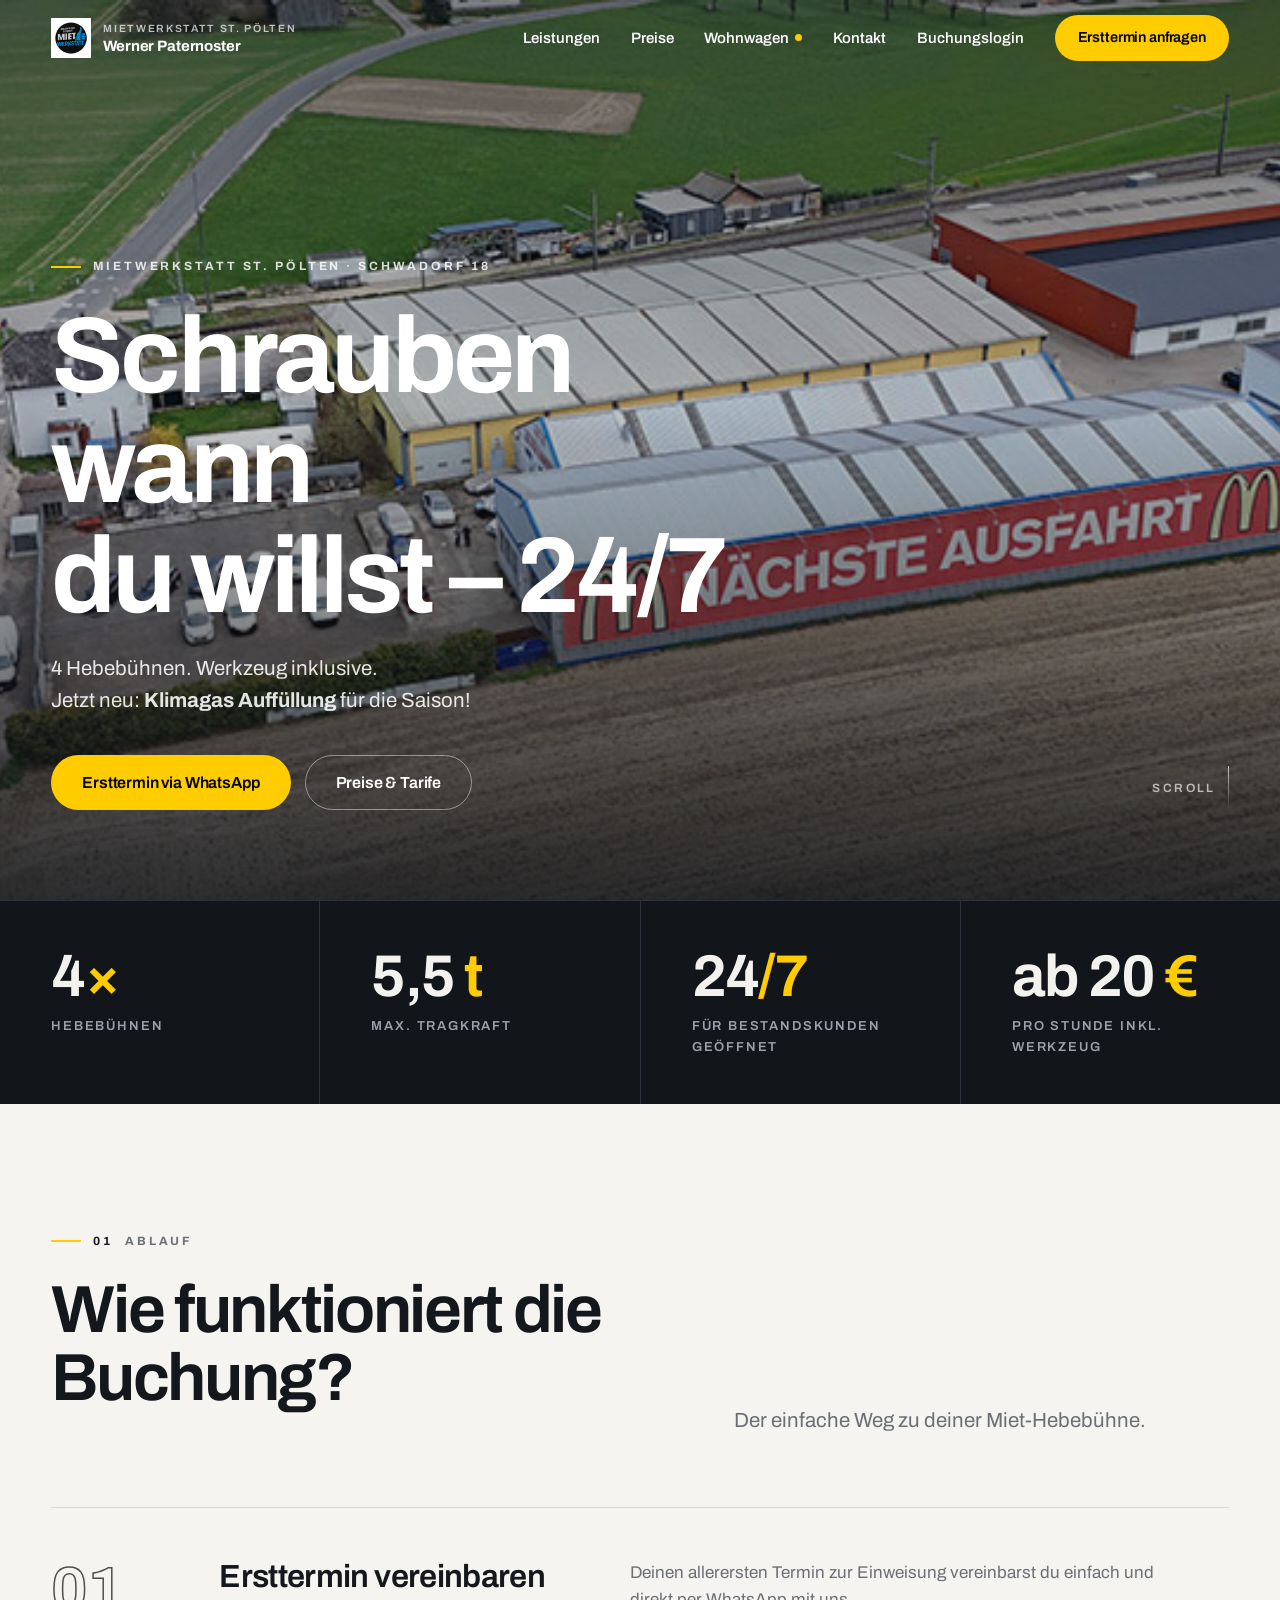
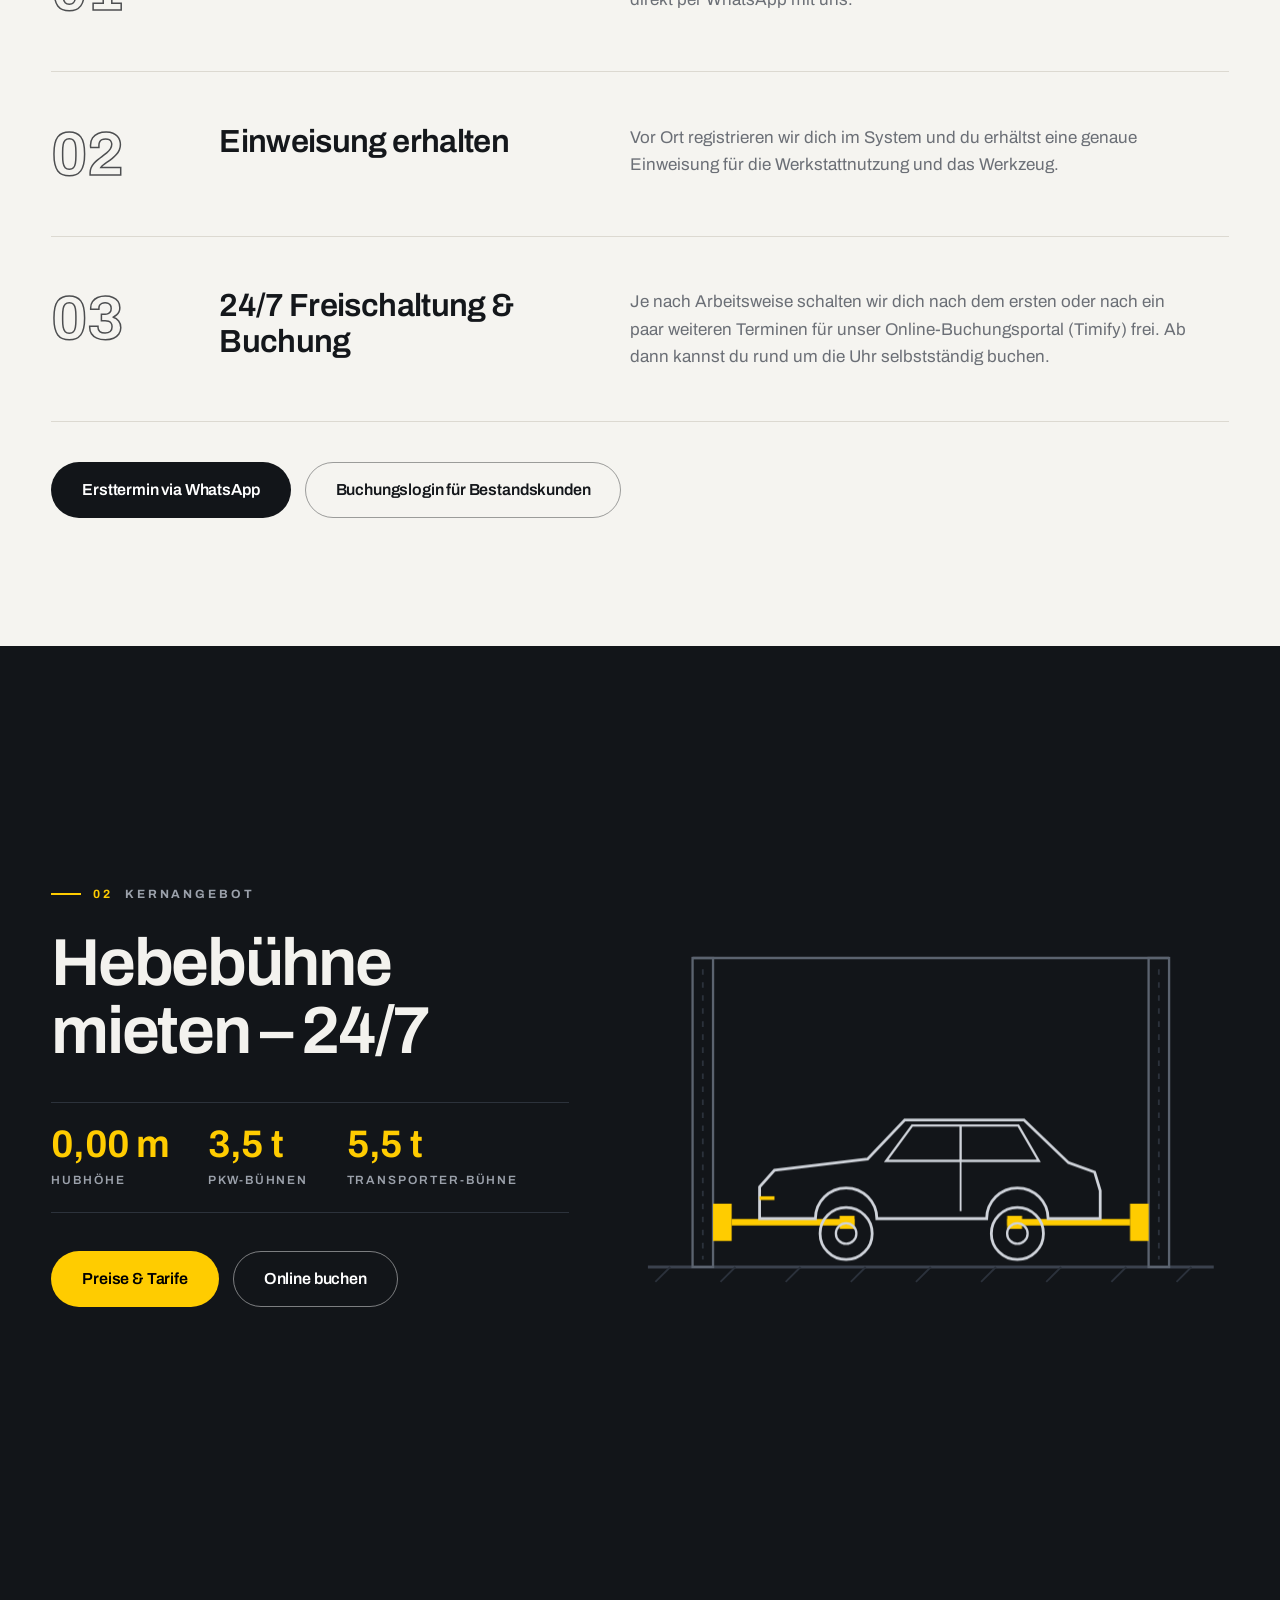
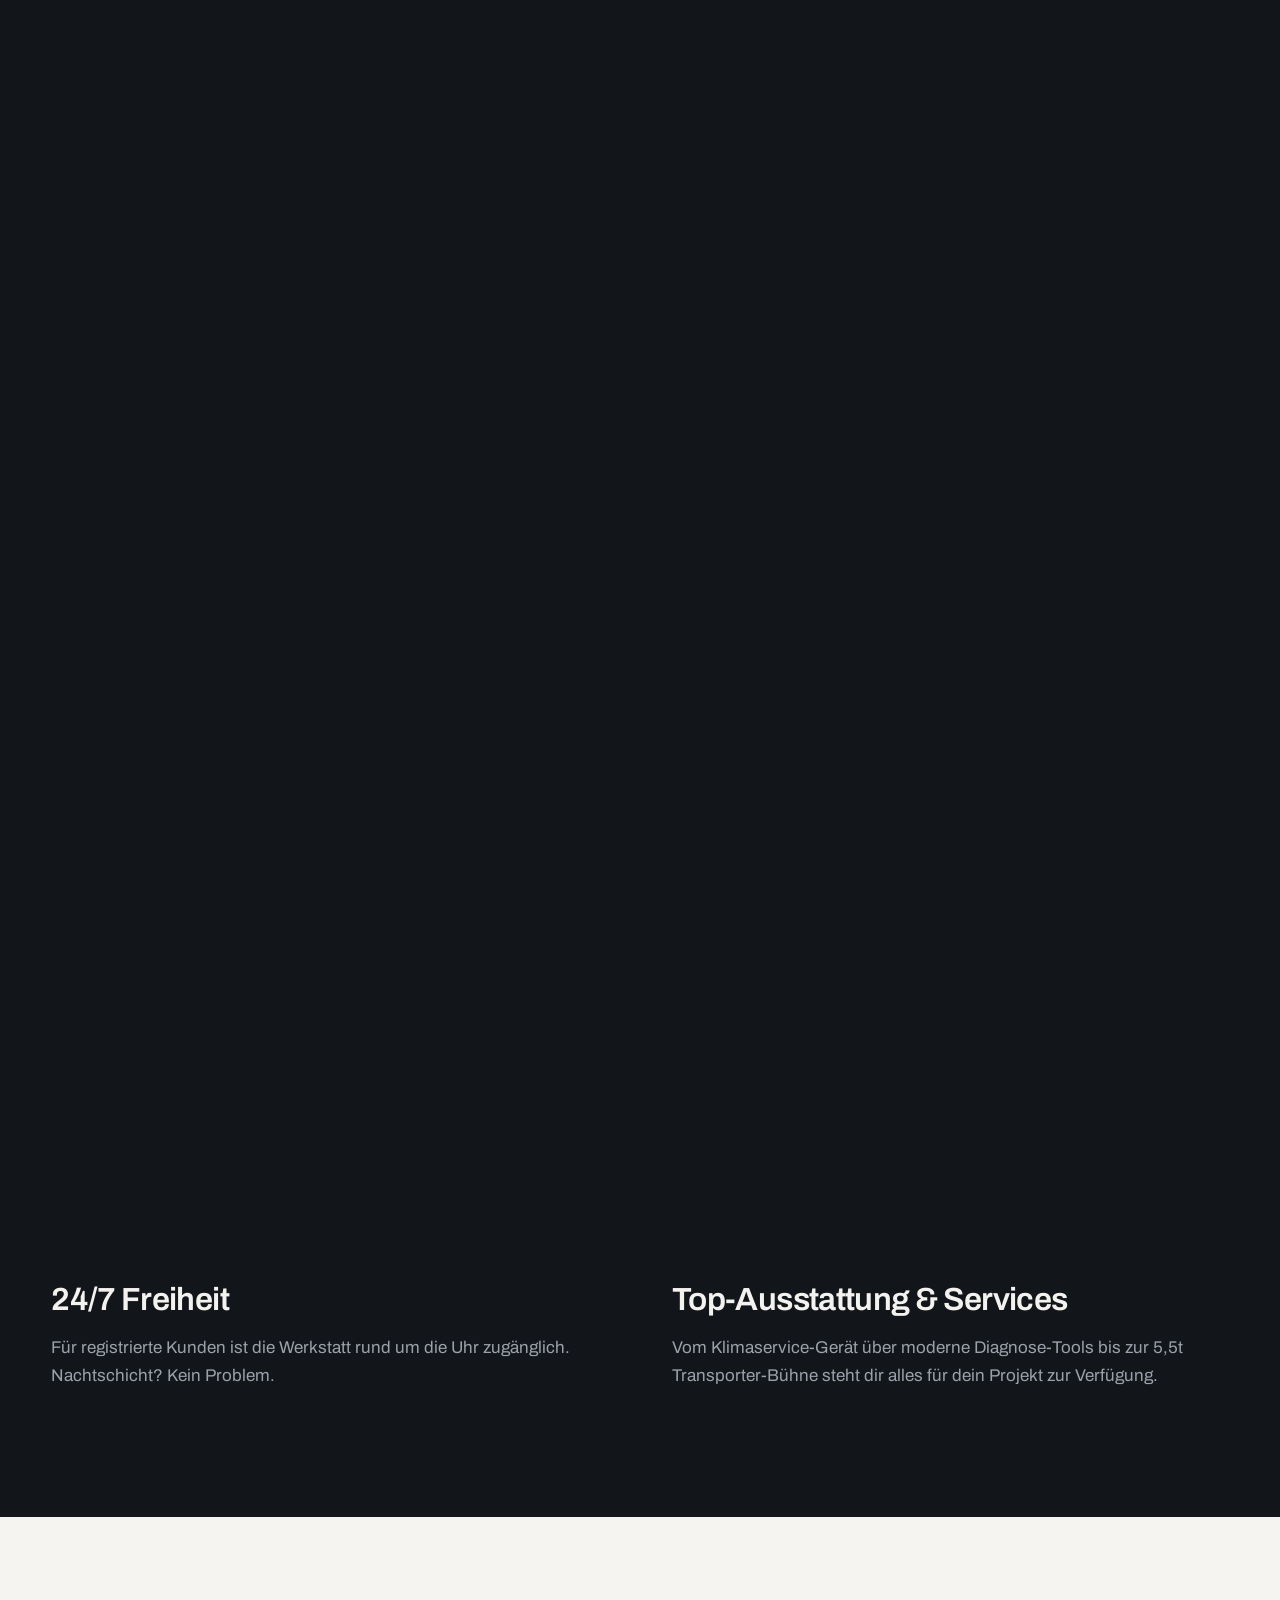
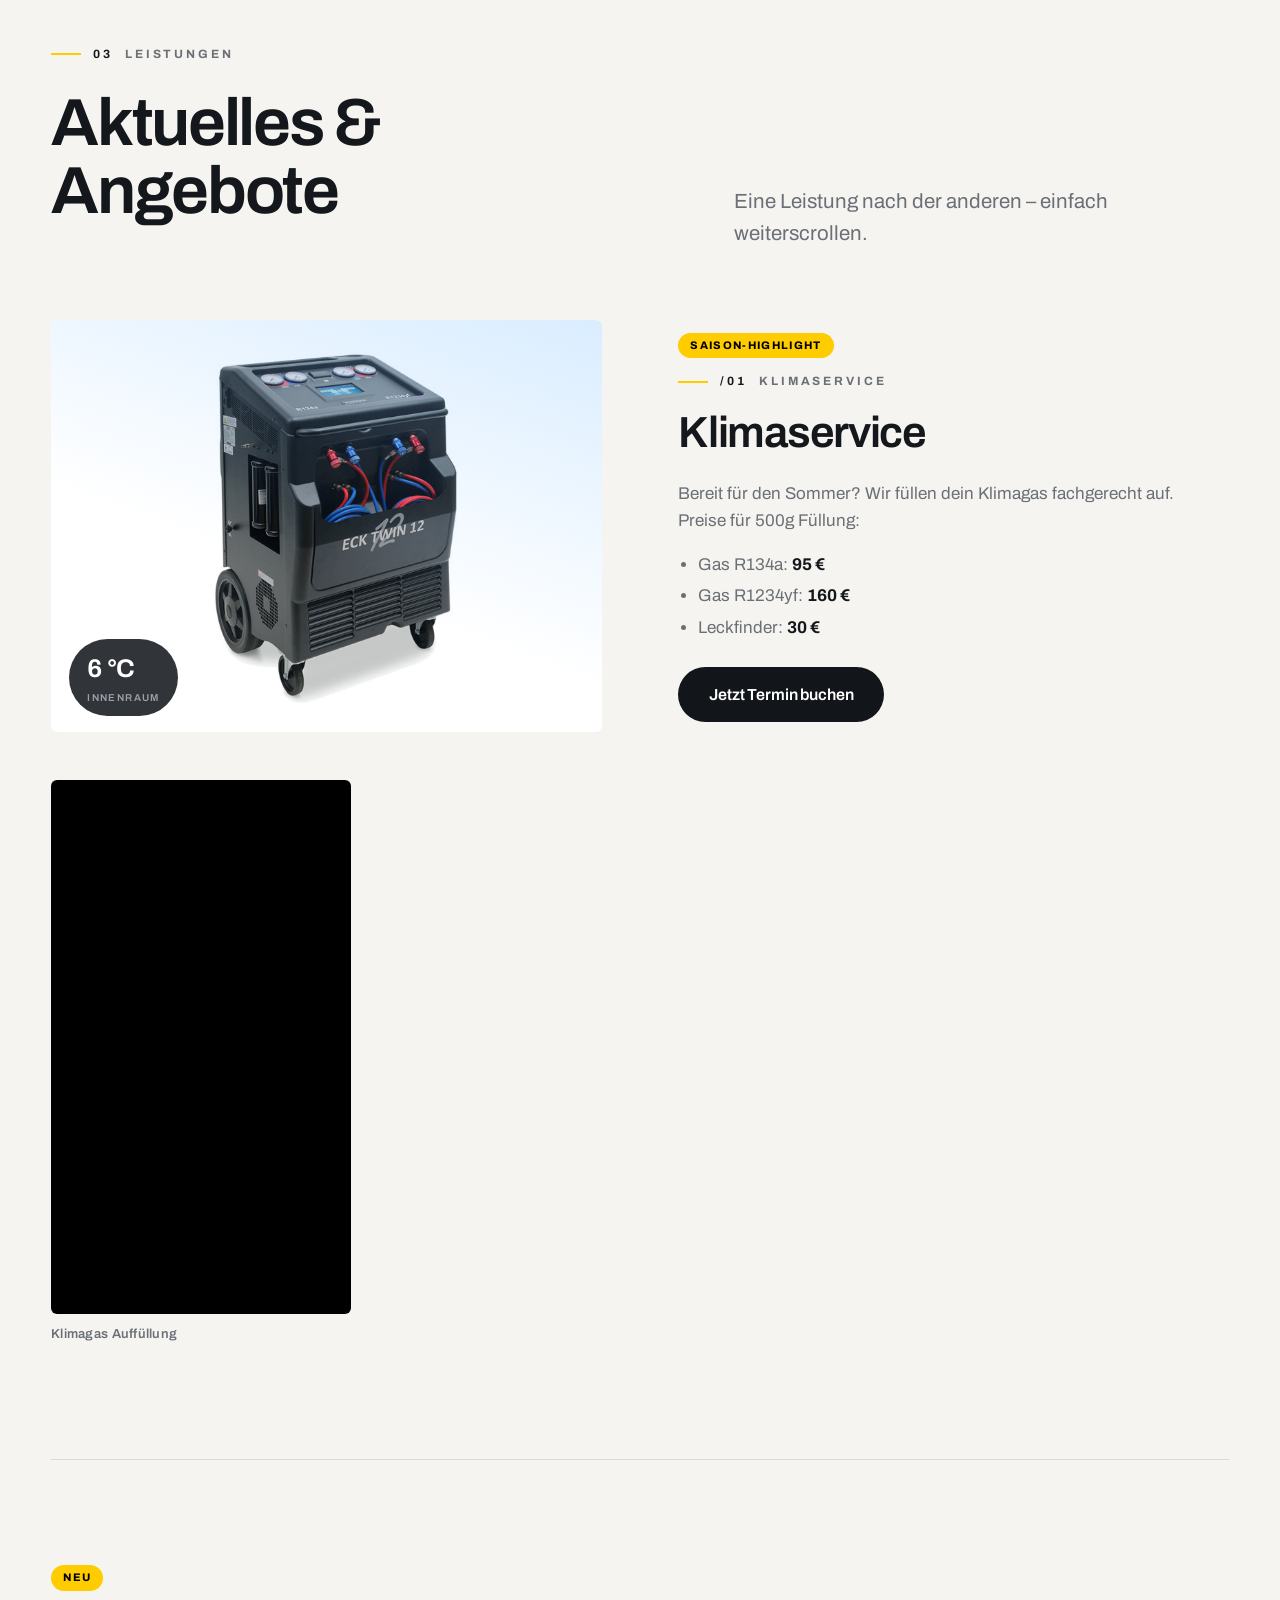
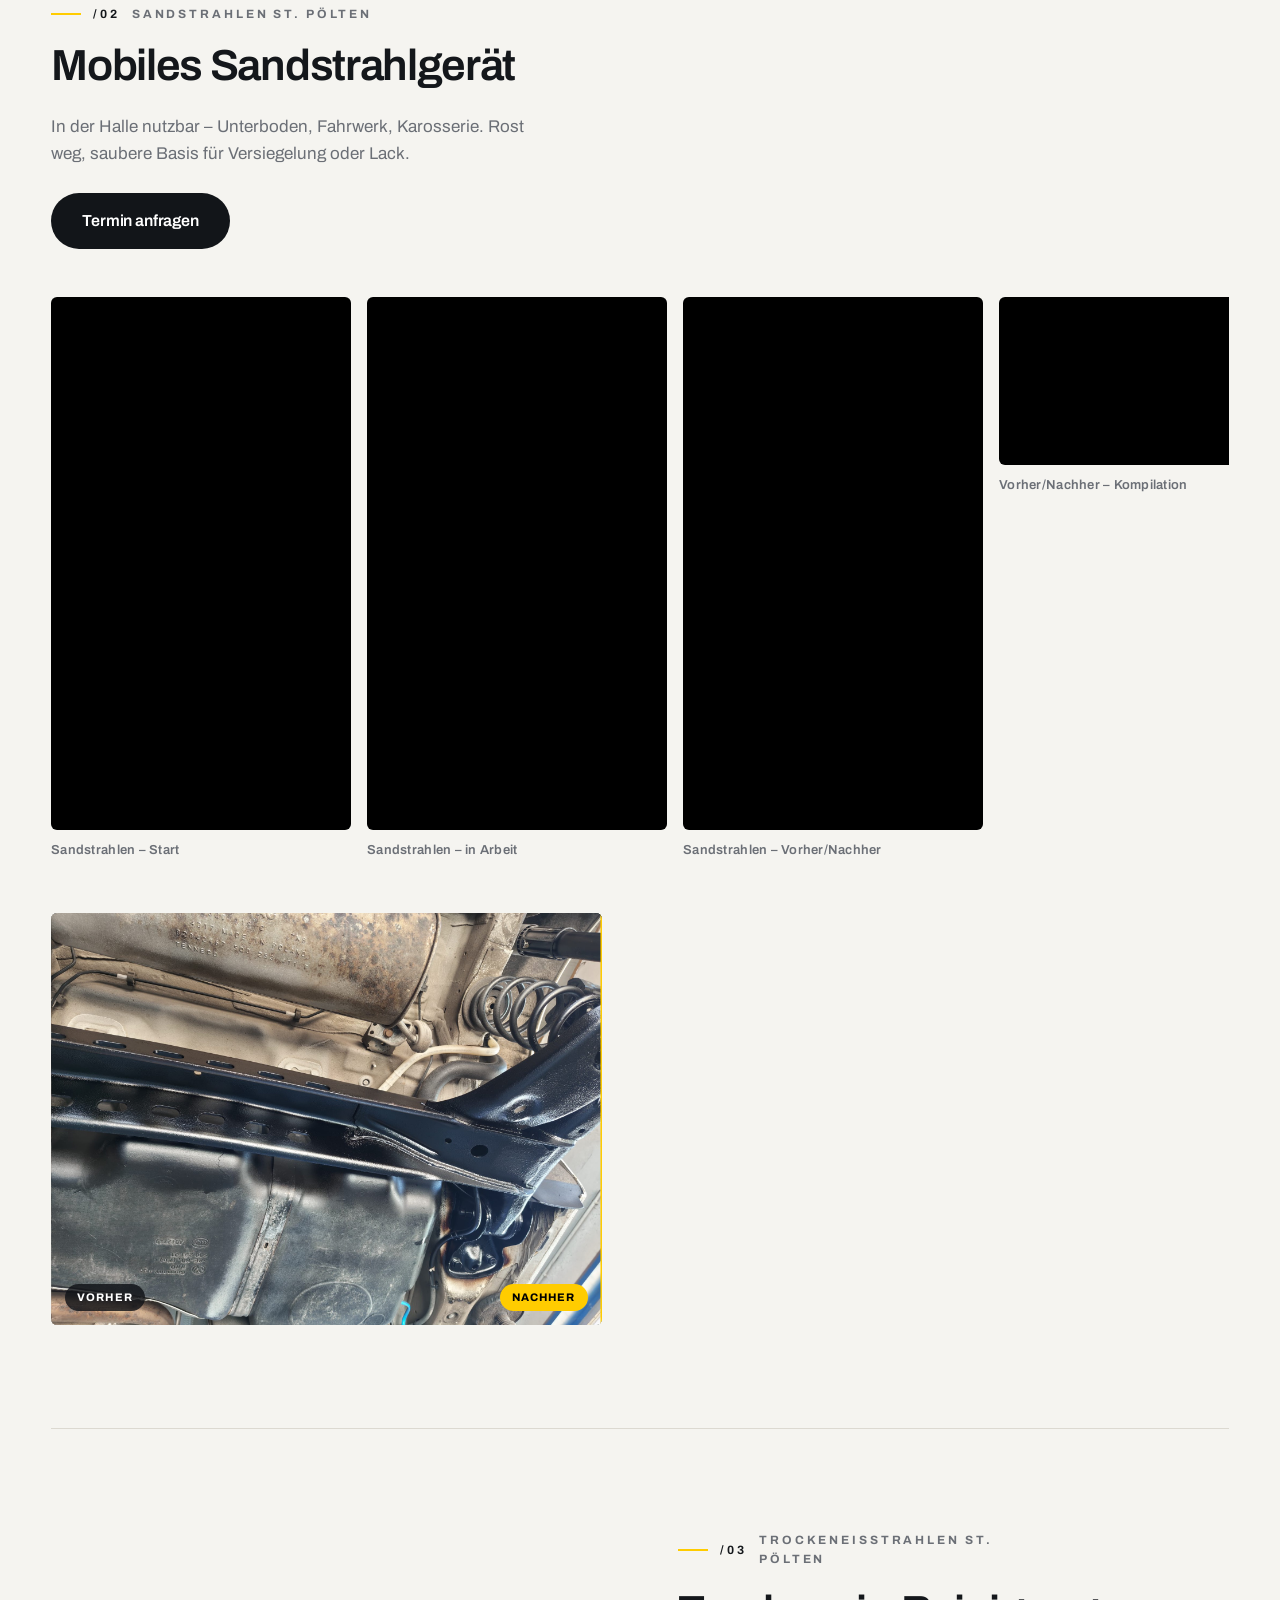
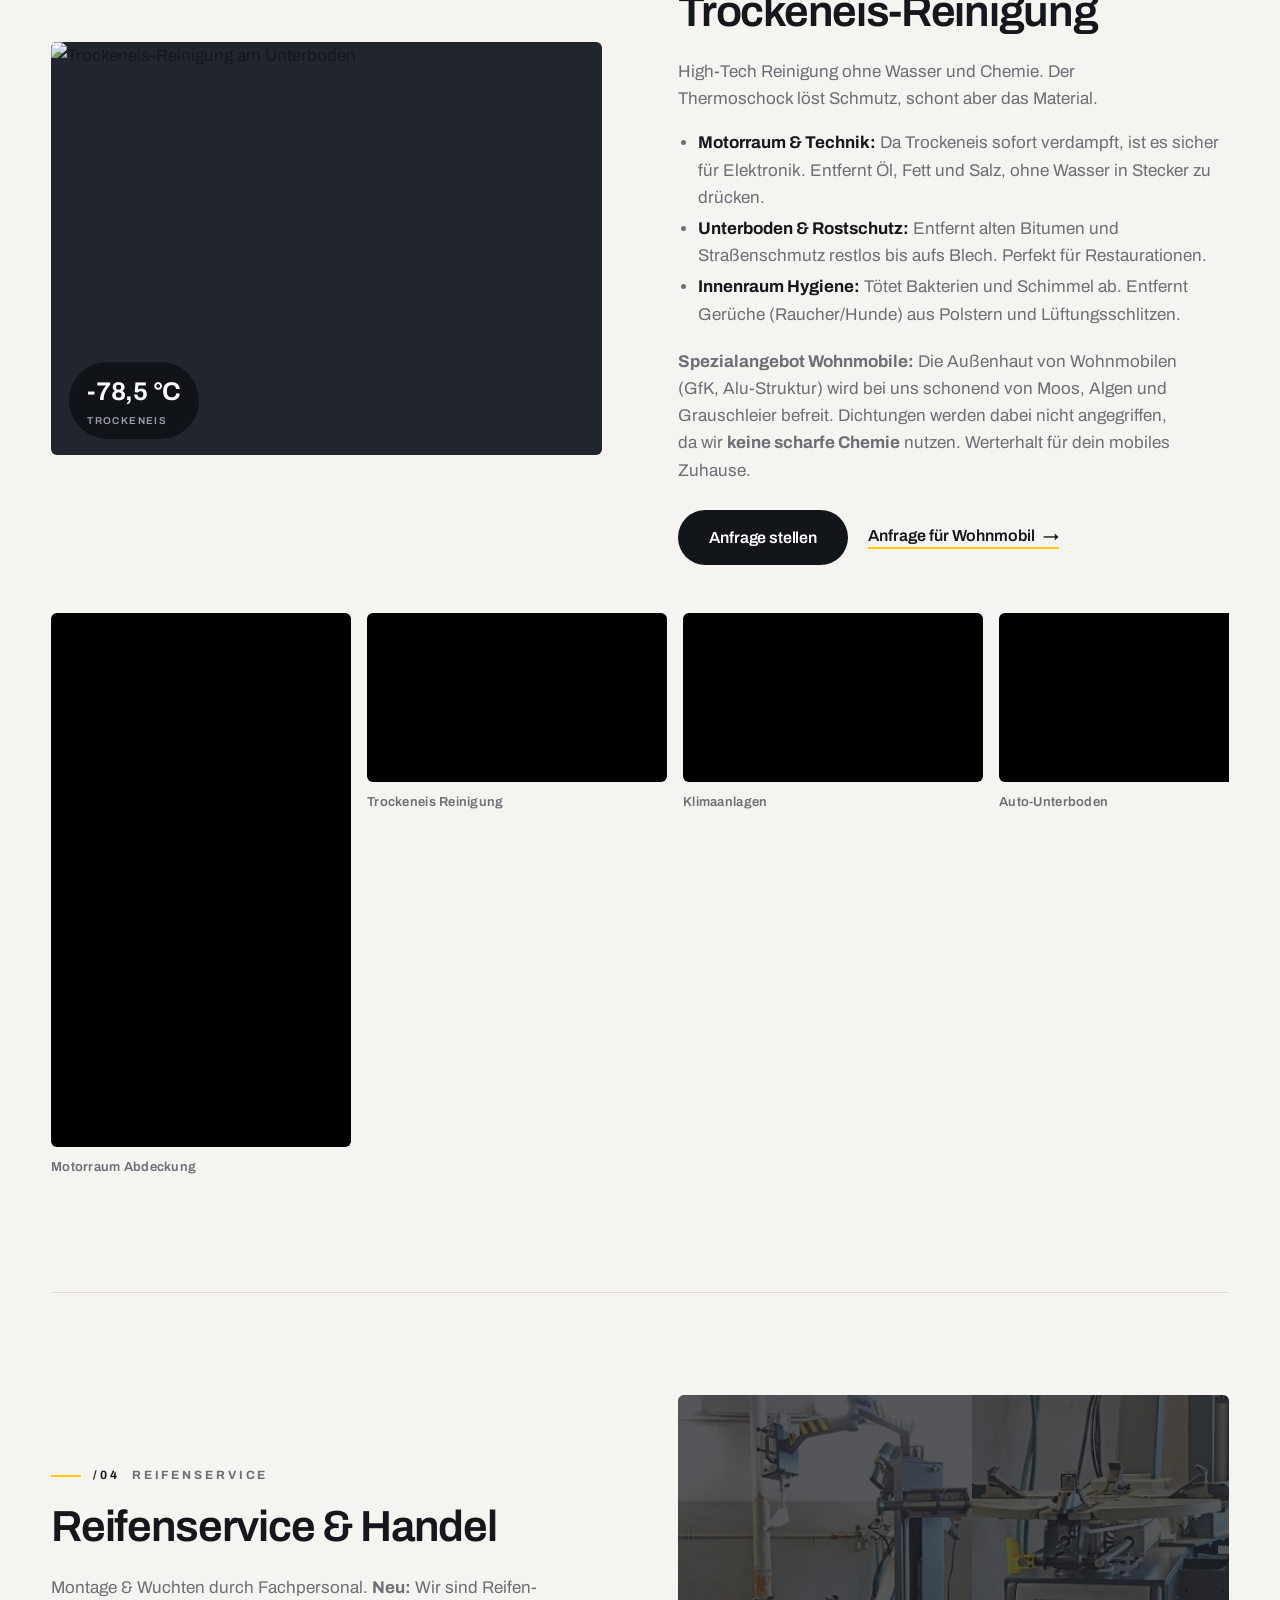
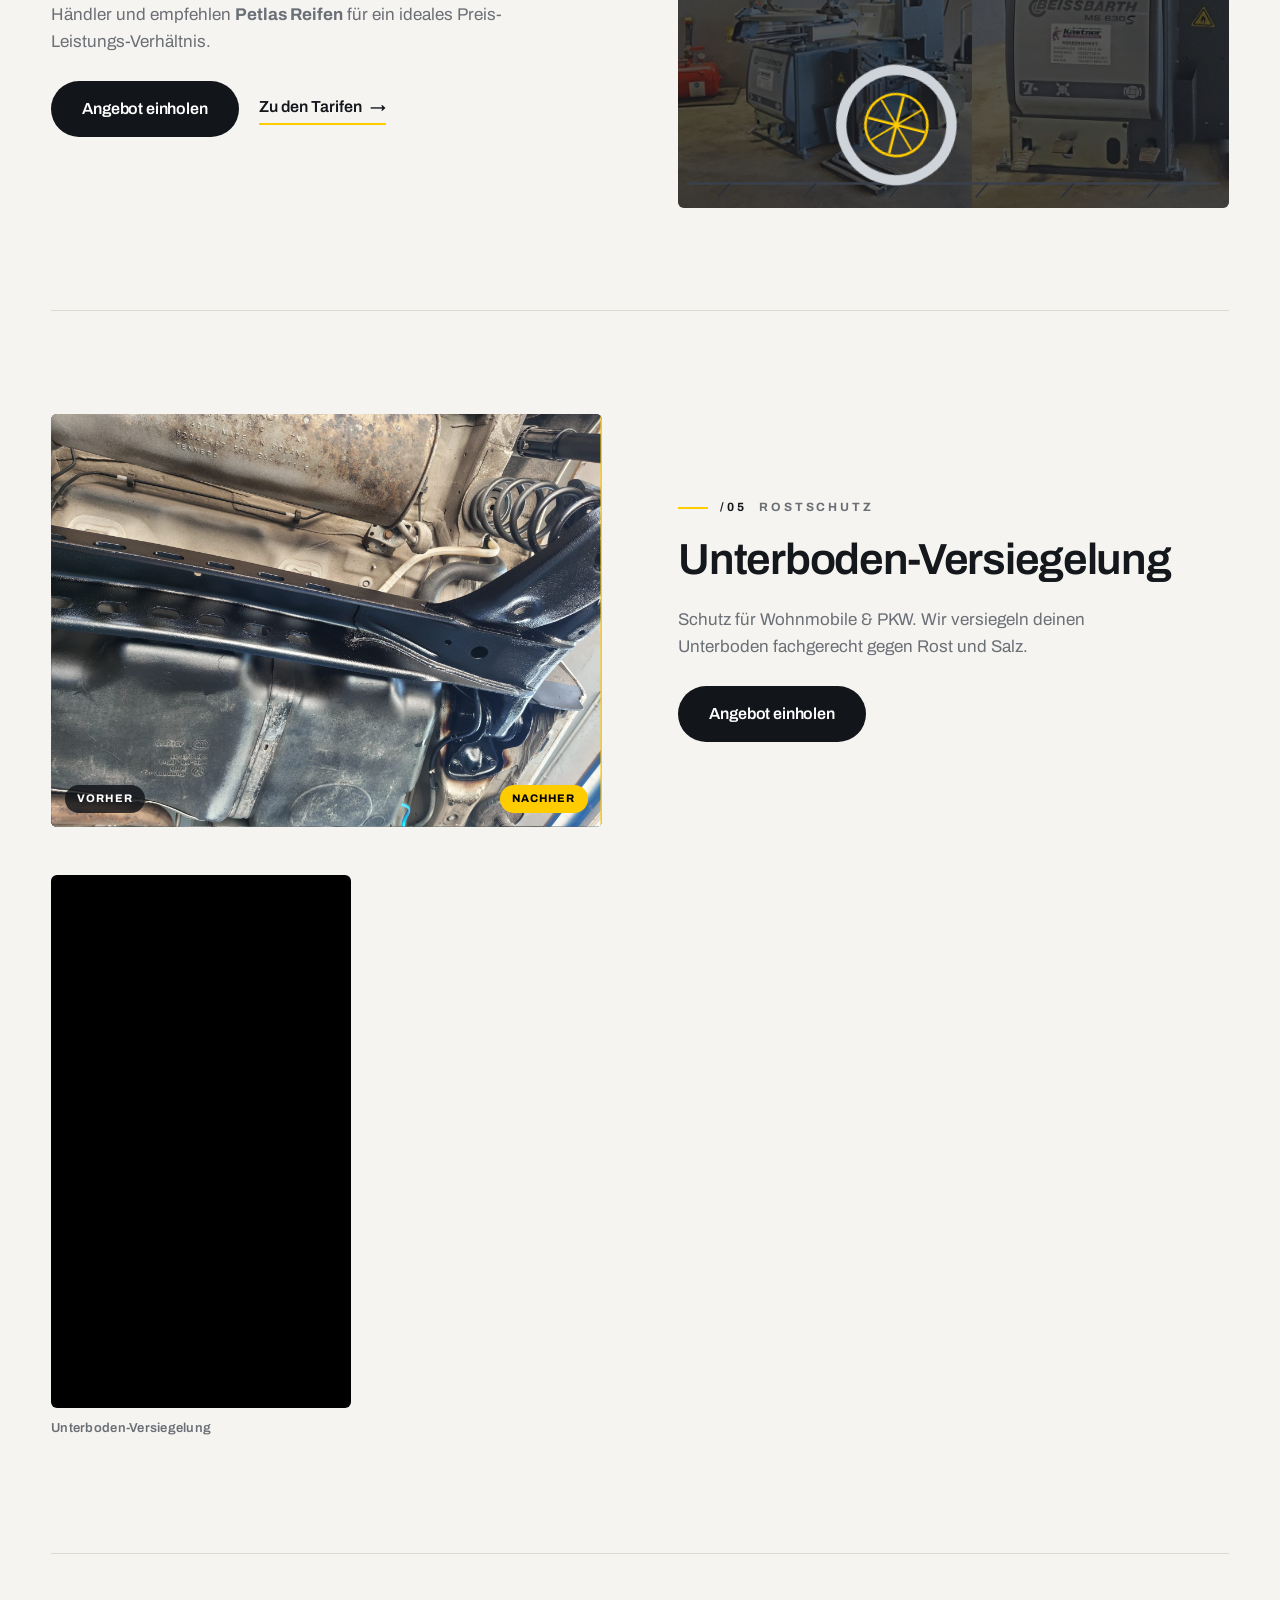
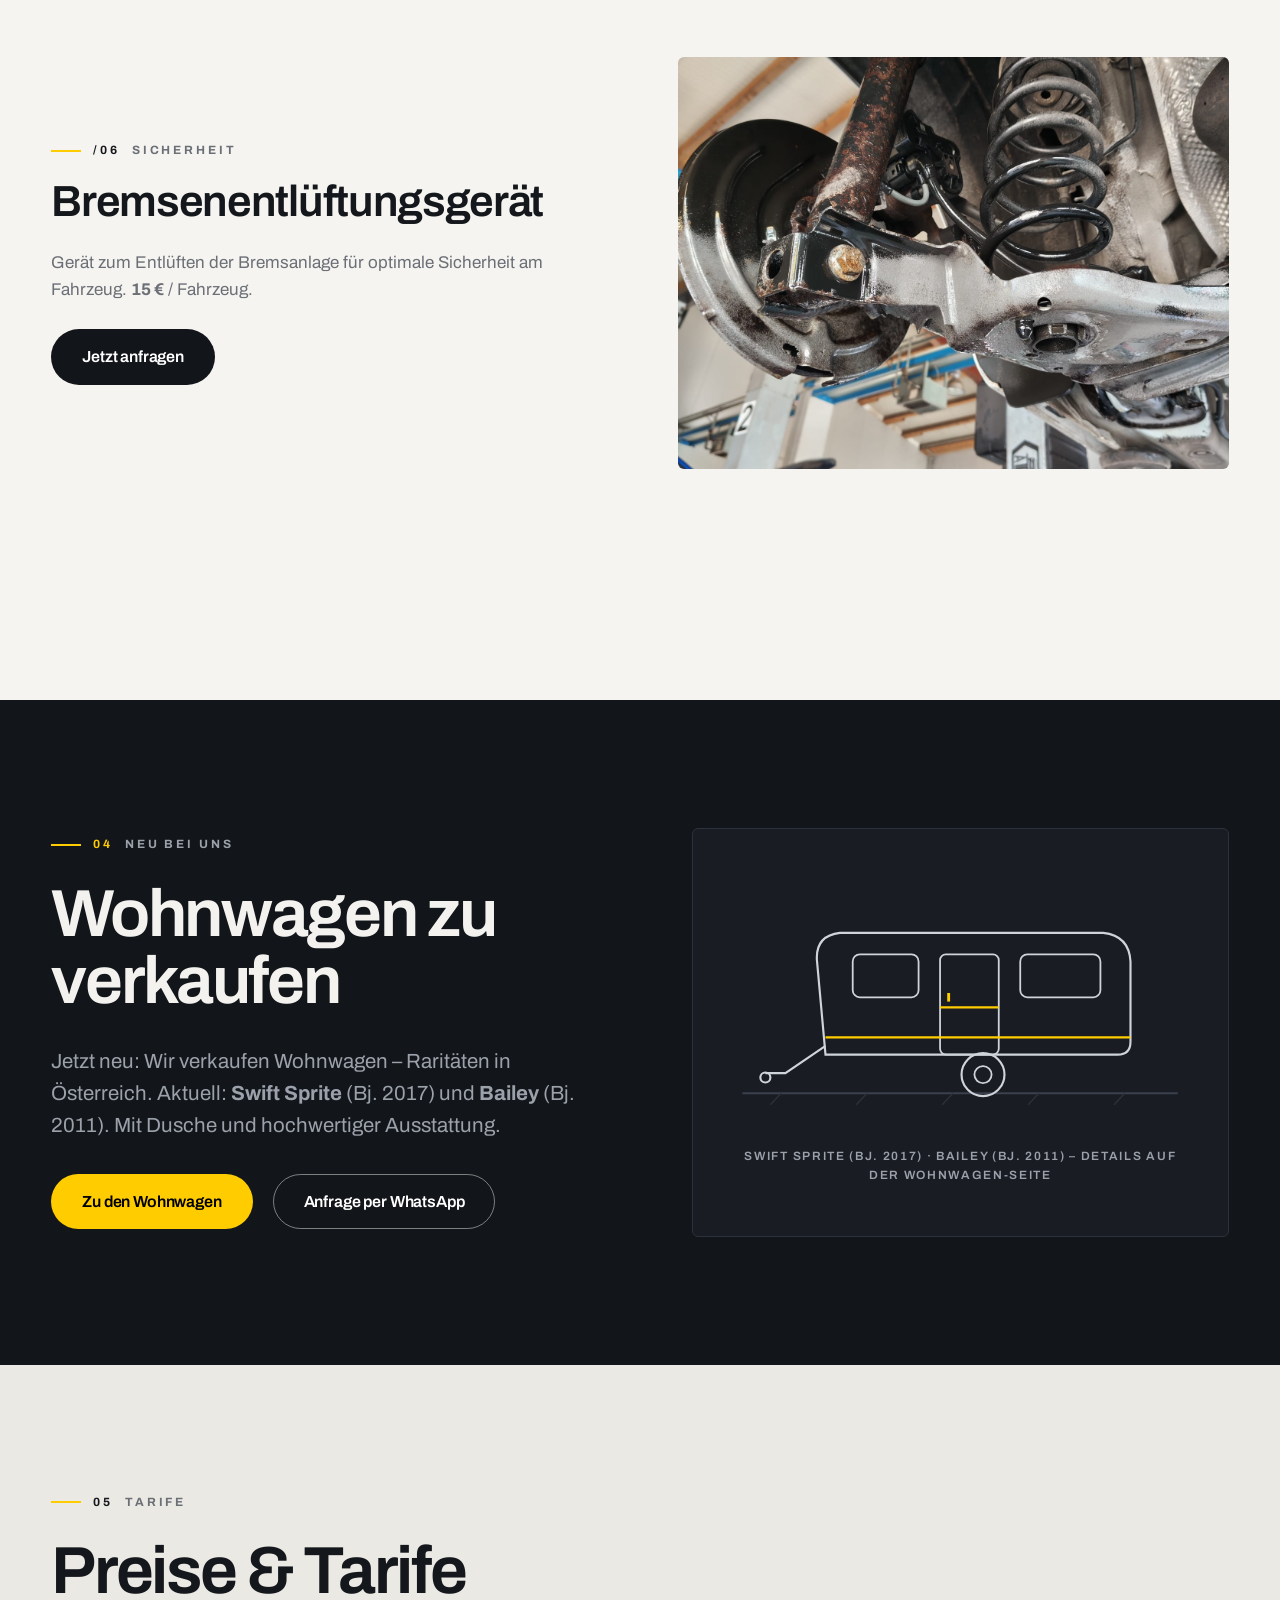
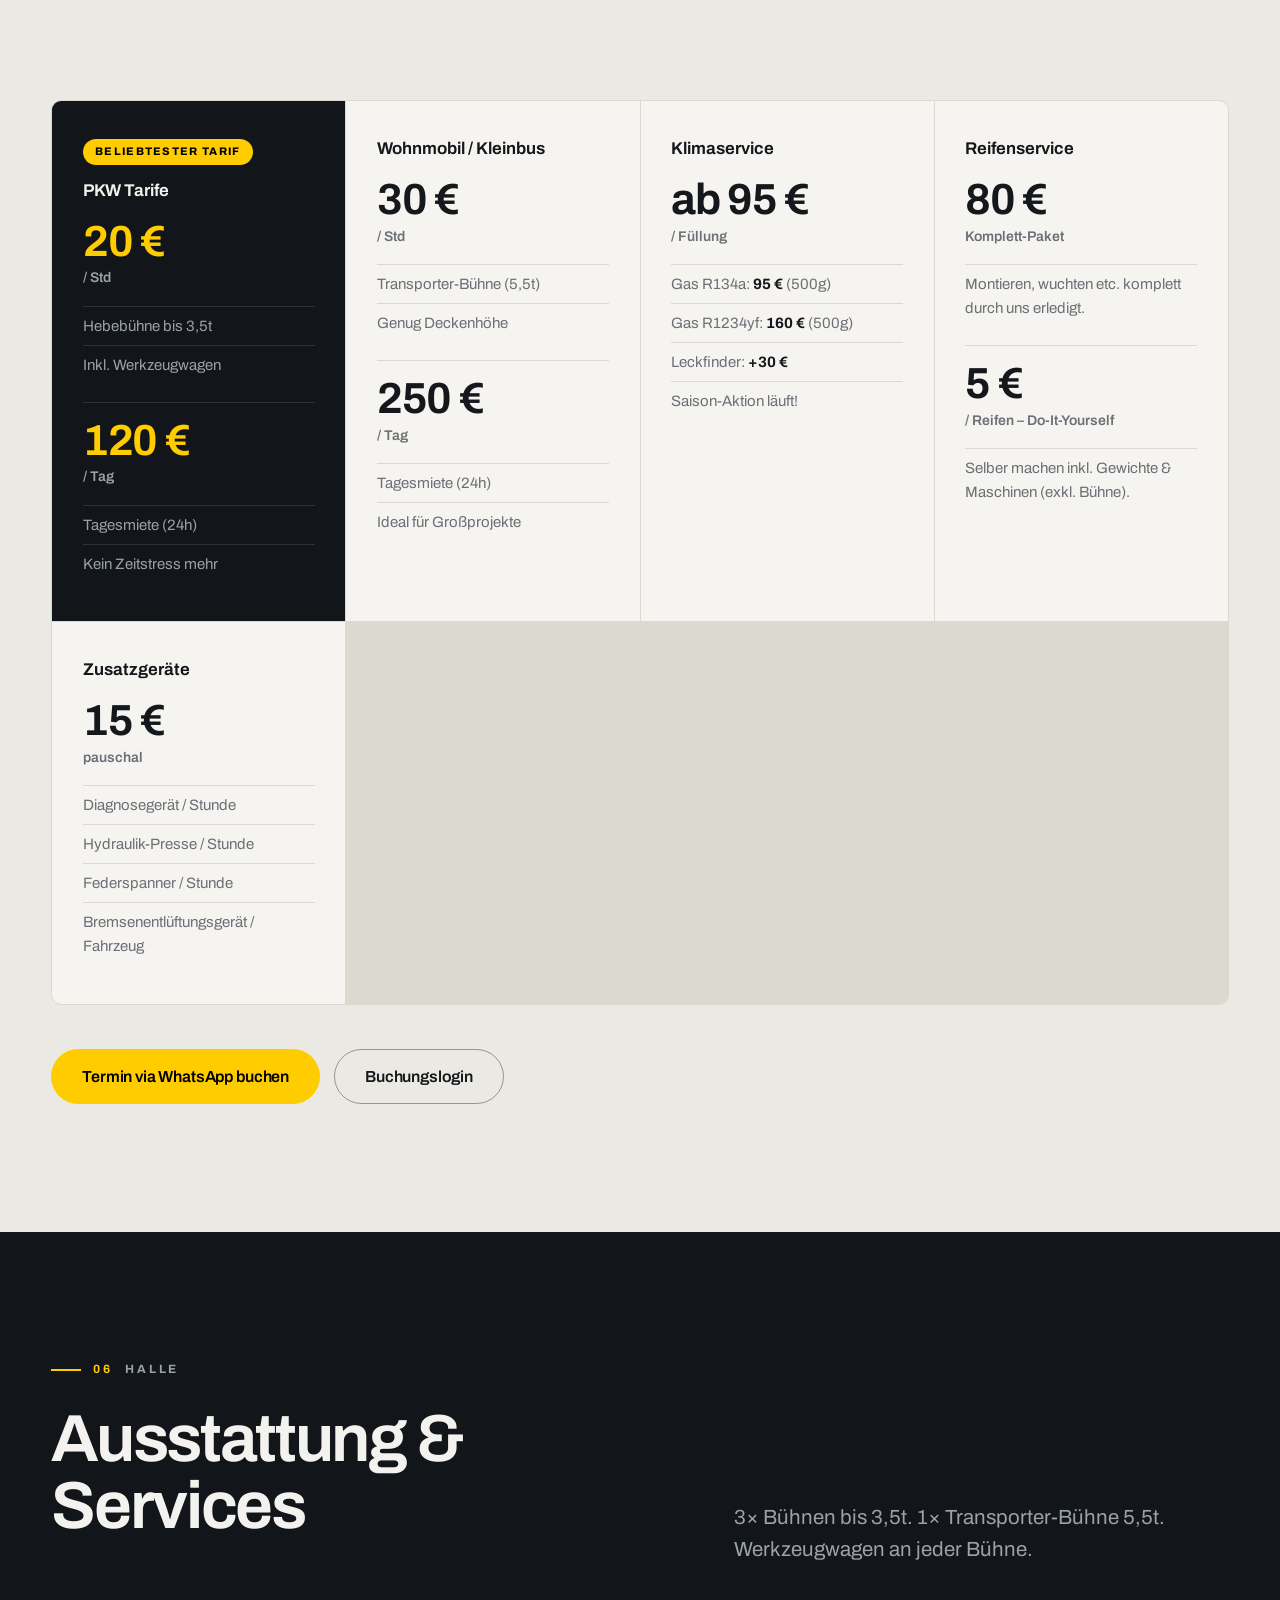
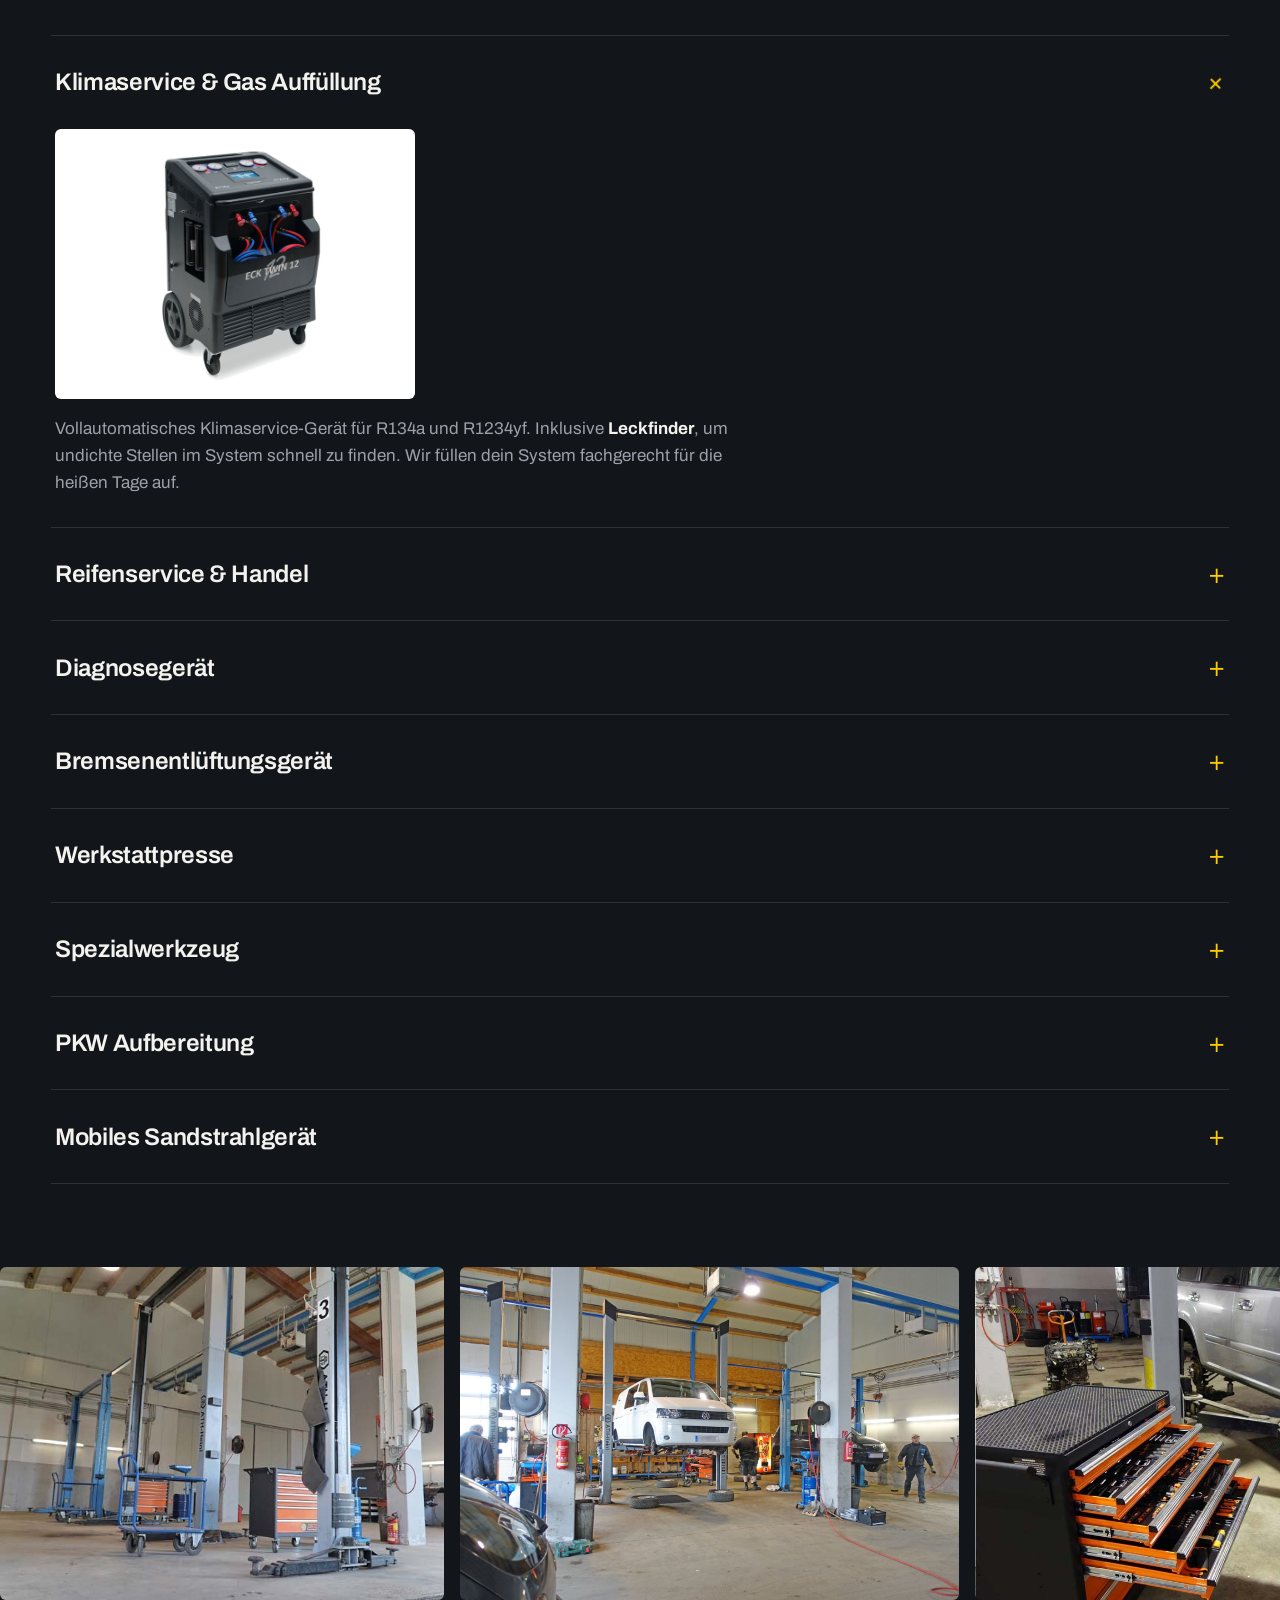
==== commit 47ec228b: "Scroll-Animationen strikt sichtbarkeitsbasiert: Start erst bei ~85% sichtbarem Element Co-authored-b" ====
--- a/neu/index.html
+++ b/neu/index.html
@@ -5,7 +5,7 @@
   <meta name="viewport" content="width=device-width, initial-scale=1">
   <title>Mietwerkstatt St. Pölten – Hebebühne mieten 24/7 | Werner Paternoster</title>
   <meta name="description" content="24h Mietwerkstatt in St. Pölten, Schwadorf 18 (Niederösterreich): Hebebühne für PKW und Transporter mieten – rund um die Uhr. Trockeneis-Reinigung, Sandstrahlen, Klimaservice, Reifenservice. Ersttermin einfach per WhatsApp.">
-  <meta name="site-version" content="20260817c">
+  <meta name="site-version" content="20260817d">
   <link rel="canonical" href="https://www.24-stunden-mietwerkstatt.at/">
   <meta property="og:type" content="website">
   <meta property="og:title" content="Mietwerkstatt St. Pölten – Hebebühne mieten 24/7 | Werner Paternoster">
@@ -18,7 +18,7 @@
   <link rel="preconnect" href="https://fonts.googleapis.com">
   <link rel="preconnect" href="https://fonts.gstatic.com" crossorigin>
   <link href="https://fonts.googleapis.com/css2?family=Archivo:wght@400;500;600;700;800&display=swap" rel="stylesheet">
-  <link rel="stylesheet" href="assets/style.css?v=20260817c">
+  <link rel="stylesheet" href="assets/style.css?v=20260817d">
   <script type="application/ld+json">
   {
     "@context": "https://schema.org",
@@ -496,7 +496,7 @@
             </div>
           </div>
           <div class="caravan-stage reveal">
-            <svg class="caravan-svg" viewBox="0 0 640 360" fill="none" role="img" aria-label="Illustration: Swift Wohnwagen">
+            <svg class="caravan-svg" viewBox="0 0 640 360" fill="none" role="img" aria-label="Illustration: Wohnwagen">
               <line x1="16" y1="316" x2="624" y2="316" stroke="#3a414d" stroke-width="3"/>
               <g stroke="#2b313b" stroke-width="2">
                 <line x1="70" y1="316" x2="55" y2="332"/>
@@ -914,6 +914,6 @@
     </div>
   </div>
 
-  <script src="assets/main.js?v=20260817c"></script>
+  <script src="assets/main.js?v=20260817d"></script>
 </body>
 </html>
